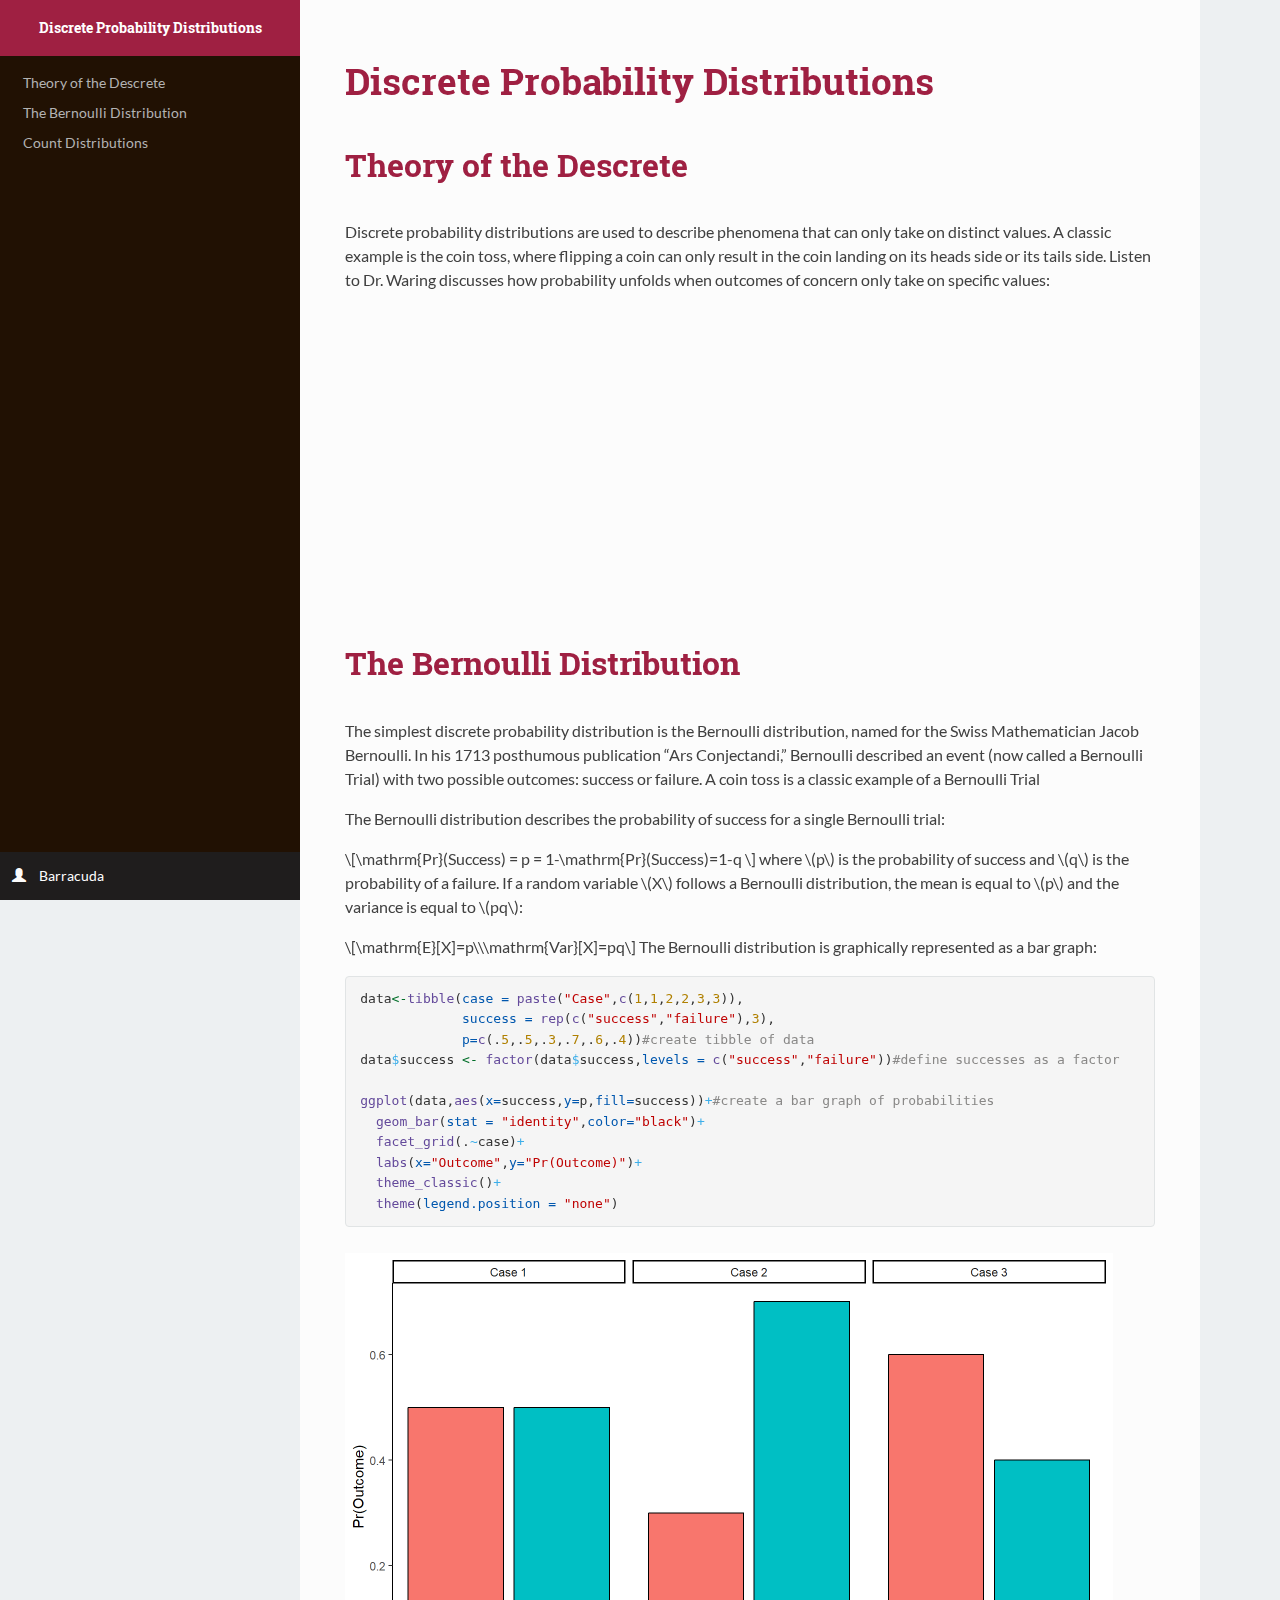
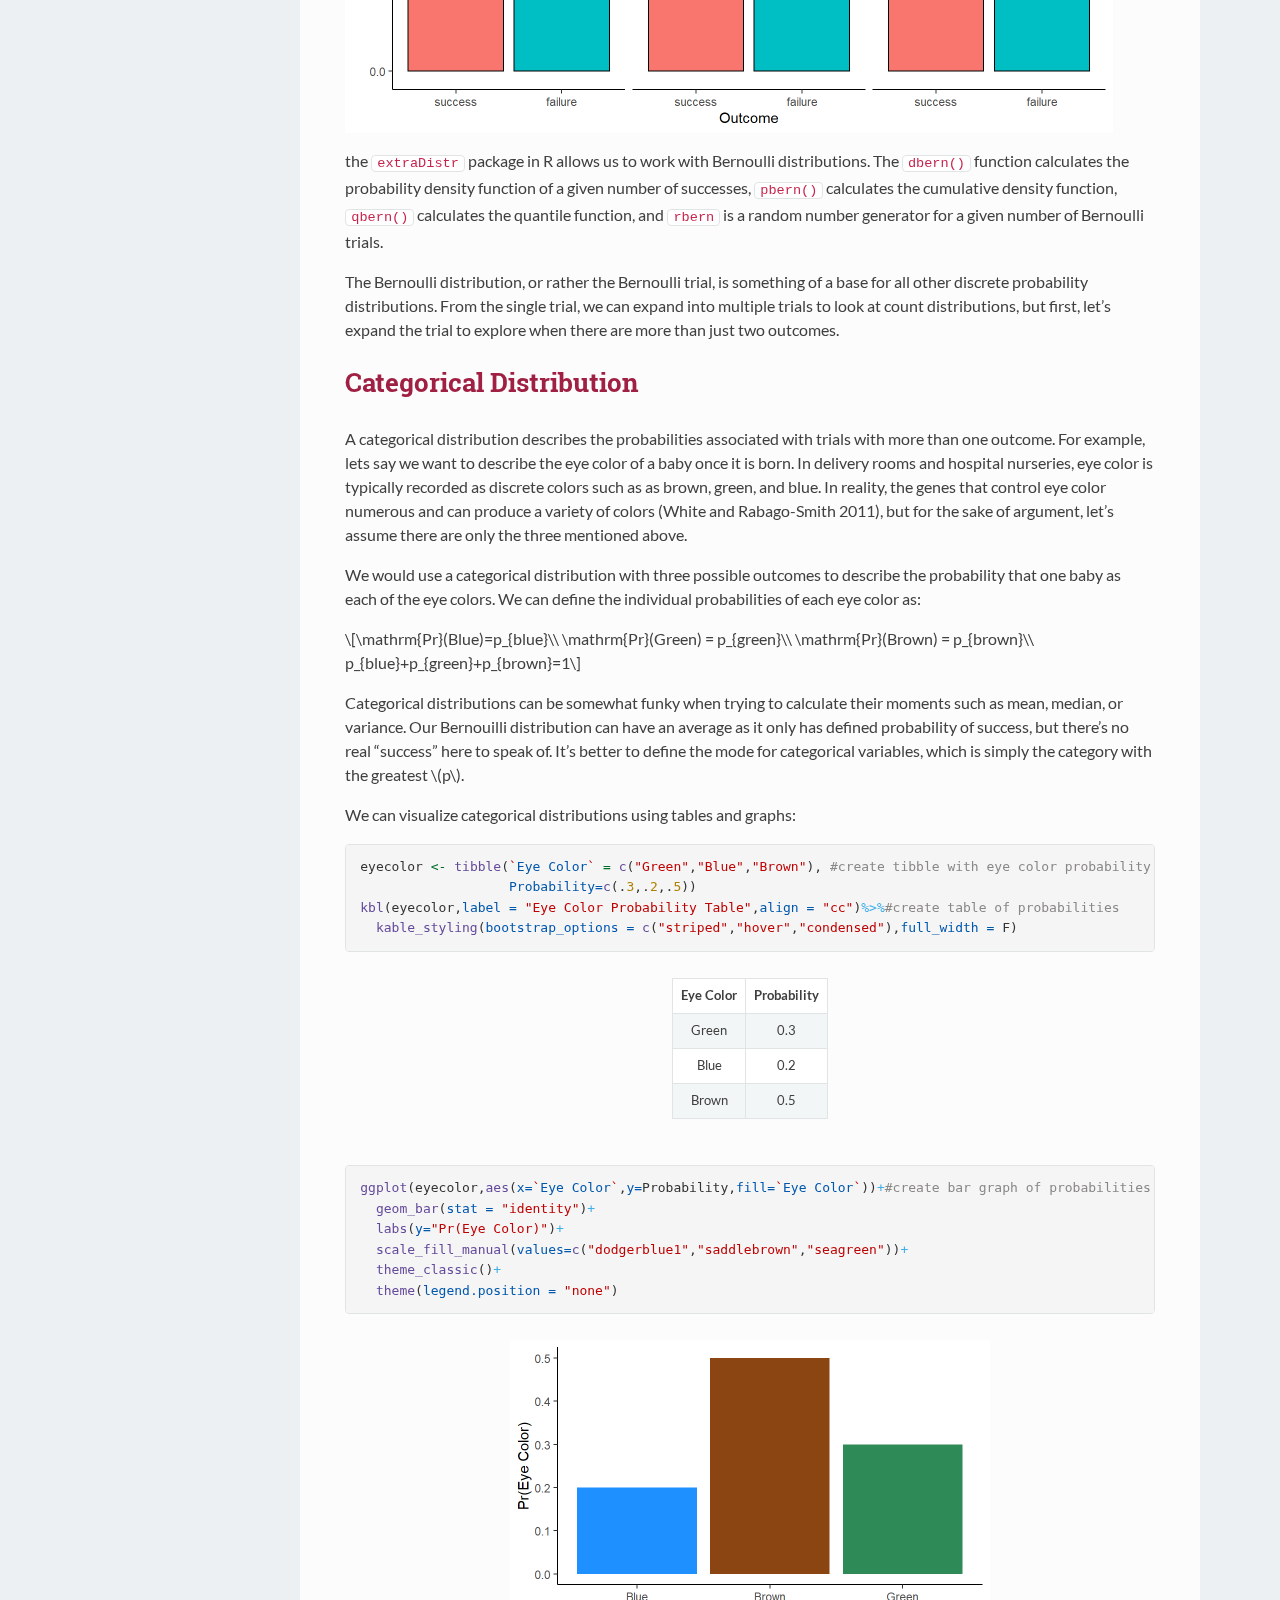
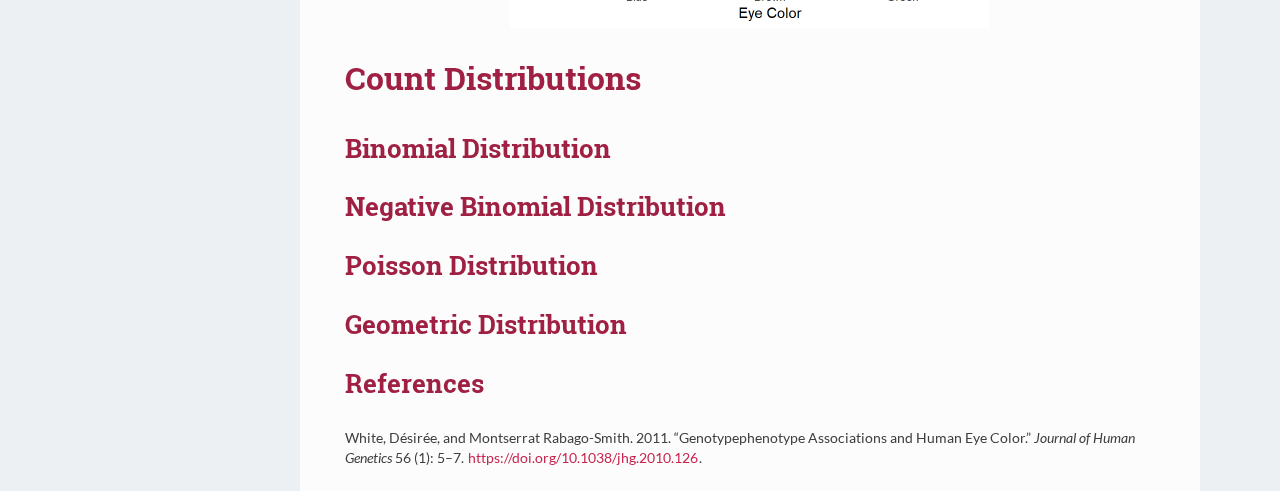
==== Analysis/Stats_discrete.html @ 617ee5b1 "reorganize, add discrete distribution page" ====
<!DOCTYPE html>
<html xmlns="http://www.w3.org/1999/xhtml">
  <head>
    <meta charset="utf-8">
    <meta http-equiv="Content-Type" content="text/html; charset=utf-8" />
    <meta name="generator" content="pandoc" />

        <meta name="author" content="Barracuda" />
    
    
    <title>Discrete Probability Distributions</title>

        <script>// Pandoc 2.9 adds attributes on both header and div. We remove the former (to
// be compatible with the behavior of Pandoc < 2.8).
document.addEventListener('DOMContentLoaded', function(e) {
  var hs = document.querySelectorAll("div.section[class*='level'] > :first-child");
  var i, h, a;
  for (i = 0; i < hs.length; i++) {
    h = hs[i];
    if (!/^h[1-6]$/i.test(h.tagName)) continue;  // it should be a header h1-h6
    a = h.attributes;
    while (a.length > 0) h.removeAttribute(a[0].name);
  }
});
</script>
        <script>/*! jQuery v3.6.0 | (c) OpenJS Foundation and other contributors | jquery.org/license */
!function(e,t){"use strict";"object"==typeof module&&"object"==typeof module.exports?module.exports=e.document?t(e,!0):function(e){if(!e.document)throw new Error("jQuery requires a window with a document");return t(e)}:t(e)}("undefined"!=typeof window?window:this,function(C,e){"use strict";var t=[],r=Object.getPrototypeOf,s=t.slice,g=t.flat?function(e){return t.flat.call(e)}:function(e){return t.concat.apply([],e)},u=t.push,i=t.indexOf,n={},o=n.toString,v=n.hasOwnProperty,a=v.toString,l=a.call(Object),y={},m=function(e){return"function"==typeof e&&"number"!=typeof e.nodeType&&"function"!=typeof e.item},x=function(e){return null!=e&&e===e.window},E=C.document,c={type:!0,src:!0,nonce:!0,noModule:!0};function b(e,t,n){var r,i,o=(n=n||E).createElement("script");if(o.text=e,t)for(r in c)(i=t[r]||t.getAttribute&&t.getAttribute(r))&&o.setAttribute(r,i);n.head.appendChild(o).parentNode.removeChild(o)}function w(e){return null==e?e+"":"object"==typeof e||"function"==typeof e?n[o.call(e)]||"object":typeof e}var f="3.6.0",S=function(e,t){return new S.fn.init(e,t)};function p(e){var t=!!e&&"length"in e&&e.length,n=w(e);return!m(e)&&!x(e)&&("array"===n||0===t||"number"==typeof t&&0<t&&t-1 in e)}S.fn=S.prototype={jquery:f,constructor:S,length:0,toArray:function(){return s.call(this)},get:function(e){return null==e?s.call(this):e<0?this[e+this.length]:this[e]},pushStack:function(e){var t=S.merge(this.constructor(),e);return t.prevObject=this,t},each:function(e){return S.each(this,e)},map:function(n){return this.pushStack(S.map(this,function(e,t){return n.call(e,t,e)}))},slice:function(){return this.pushStack(s.apply(this,arguments))},first:function(){return this.eq(0)},last:function(){return this.eq(-1)},even:function(){return this.pushStack(S.grep(this,function(e,t){return(t+1)%2}))},odd:function(){return this.pushStack(S.grep(this,function(e,t){return t%2}))},eq:function(e){var t=this.length,n=+e+(e<0?t:0);return this.pushStack(0<=n&&n<t?[this[n]]:[])},end:function(){return this.prevObject||this.constructor()},push:u,sort:t.sort,splice:t.splice},S.extend=S.fn.extend=function(){var e,t,n,r,i,o,a=arguments[0]||{},s=1,u=arguments.length,l=!1;for("boolean"==typeof a&&(l=a,a=arguments[s]||{},s++),"object"==typeof a||m(a)||(a={}),s===u&&(a=this,s--);s<u;s++)if(null!=(e=arguments[s]))for(t in e)r=e[t],"__proto__"!==t&&a!==r&&(l&&r&&(S.isPlainObject(r)||(i=Array.isArray(r)))?(n=a[t],o=i&&!Array.isArray(n)?[]:i||S.isPlainObject(n)?n:{},i=!1,a[t]=S.extend(l,o,r)):void 0!==r&&(a[t]=r));return a},S.extend({expando:"jQuery"+(f+Math.random()).replace(/\D/g,""),isReady:!0,error:function(e){throw new Error(e)},noop:function(){},isPlainObject:function(e){var t,n;return!(!e||"[object Object]"!==o.call(e))&&(!(t=r(e))||"function"==typeof(n=v.call(t,"constructor")&&t.constructor)&&a.call(n)===l)},isEmptyObject:function(e){var t;for(t in e)return!1;return!0},globalEval:function(e,t,n){b(e,{nonce:t&&t.nonce},n)},each:function(e,t){var n,r=0;if(p(e)){for(n=e.length;r<n;r++)if(!1===t.call(e[r],r,e[r]))break}else for(r in e)if(!1===t.call(e[r],r,e[r]))break;return e},makeArray:function(e,t){var n=t||[];return null!=e&&(p(Object(e))?S.merge(n,"string"==typeof e?[e]:e):u.call(n,e)),n},inArray:function(e,t,n){return null==t?-1:i.call(t,e,n)},merge:function(e,t){for(var n=+t.length,r=0,i=e.length;r<n;r++)e[i++]=t[r];return e.length=i,e},grep:function(e,t,n){for(var r=[],i=0,o=e.length,a=!n;i<o;i++)!t(e[i],i)!==a&&r.push(e[i]);return r},map:function(e,t,n){var r,i,o=0,a=[];if(p(e))for(r=e.length;o<r;o++)null!=(i=t(e[o],o,n))&&a.push(i);else for(o in e)null!=(i=t(e[o],o,n))&&a.push(i);return g(a)},guid:1,support:y}),"function"==typeof Symbol&&(S.fn[Symbol.iterator]=t[Symbol.iterator]),S.each("Boolean Number String Function Array Date RegExp Object Error Symbol".split(" "),function(e,t){n["[object "+t+"]"]=t.toLowerCase()});var d=function(n){var e,d,b,o,i,h,f,g,w,u,l,T,C,a,E,v,s,c,y,S="sizzle"+1*new Date,p=n.document,k=0,r=0,m=ue(),x=ue(),A=ue(),N=ue(),j=function(e,t){return e===t&&(l=!0),0},D={}.hasOwnProperty,t=[],q=t.pop,L=t.push,H=t.push,O=t.slice,P=function(e,t){for(var n=0,r=e.length;n<r;n++)if(e[n]===t)return n;return-1},R="checked|selected|async|autofocus|autoplay|controls|defer|disabled|hidden|ismap|loop|multiple|open|readonly|required|scoped",M="[\\x20\\t\\r\\n\\f]",I="(?:\\\\[\\da-fA-F]{1,6}"+M+"?|\\\\[^\\r\\n\\f]|[\\w-]|[^\0-\\x7f])+",W="\\["+M+"*("+I+")(?:"+M+"*([*^$|!~]?=)"+M+"*(?:'((?:\\\\.|[^\\\\'])*)'|\"((?:\\\\.|[^\\\\\"])*)\"|("+I+"))|)"+M+"*\\]",F=":("+I+")(?:\\((('((?:\\\\.|[^\\\\'])*)'|\"((?:\\\\.|[^\\\\\"])*)\")|((?:\\\\.|[^\\\\()[\\]]|"+W+")*)|.*)\\)|)",B=new RegExp(M+"+","g"),$=new RegExp("^"+M+"+|((?:^|[^\\\\])(?:\\\\.)*)"+M+"+$","g"),_=new RegExp("^"+M+"*,"+M+"*"),z=new RegExp("^"+M+"*([>+~]|"+M+")"+M+"*"),U=new RegExp(M+"|>"),X=new RegExp(F),V=new RegExp("^"+I+"$"),G={ID:new RegExp("^#("+I+")"),CLASS:new RegExp("^\\.("+I+")"),TAG:new RegExp("^("+I+"|[*])"),ATTR:new RegExp("^"+W),PSEUDO:new RegExp("^"+F),CHILD:new RegExp("^:(only|first|last|nth|nth-last)-(child|of-type)(?:\\("+M+"*(even|odd|(([+-]|)(\\d*)n|)"+M+"*(?:([+-]|)"+M+"*(\\d+)|))"+M+"*\\)|)","i"),bool:new RegExp("^(?:"+R+")$","i"),needsContext:new RegExp("^"+M+"*[>+~]|:(even|odd|eq|gt|lt|nth|first|last)(?:\\("+M+"*((?:-\\d)?\\d*)"+M+"*\\)|)(?=[^-]|$)","i")},Y=/HTML$/i,Q=/^(?:input|select|textarea|button)$/i,J=/^h\d$/i,K=/^[^{]+\{\s*\[native \w/,Z=/^(?:#([\w-]+)|(\w+)|\.([\w-]+))$/,ee=/[+~]/,te=new RegExp("\\\\[\\da-fA-F]{1,6}"+M+"?|\\\\([^\\r\\n\\f])","g"),ne=function(e,t){var n="0x"+e.slice(1)-65536;return t||(n<0?String.fromCharCode(n+65536):String.fromCharCode(n>>10|55296,1023&n|56320))},re=/([\0-\x1f\x7f]|^-?\d)|^-$|[^\0-\x1f\x7f-\uFFFF\w-]/g,ie=function(e,t){return t?"\0"===e?"\ufffd":e.slice(0,-1)+"\\"+e.charCodeAt(e.length-1).toString(16)+" ":"\\"+e},oe=function(){T()},ae=be(function(e){return!0===e.disabled&&"fieldset"===e.nodeName.toLowerCase()},{dir:"parentNode",next:"legend"});try{H.apply(t=O.call(p.childNodes),p.childNodes),t[p.childNodes.length].nodeType}catch(e){H={apply:t.length?function(e,t){L.apply(e,O.call(t))}:function(e,t){var n=e.length,r=0;while(e[n++]=t[r++]);e.length=n-1}}}function se(t,e,n,r){var i,o,a,s,u,l,c,f=e&&e.ownerDocument,p=e?e.nodeType:9;if(n=n||[],"string"!=typeof t||!t||1!==p&&9!==p&&11!==p)return n;if(!r&&(T(e),e=e||C,E)){if(11!==p&&(u=Z.exec(t)))if(i=u[1]){if(9===p){if(!(a=e.getElementById(i)))return n;if(a.id===i)return n.push(a),n}else if(f&&(a=f.getElementById(i))&&y(e,a)&&a.id===i)return n.push(a),n}else{if(u[2])return H.apply(n,e.getElementsByTagName(t)),n;if((i=u[3])&&d.getElementsByClassName&&e.getElementsByClassName)return H.apply(n,e.getElementsByClassName(i)),n}if(d.qsa&&!N[t+" "]&&(!v||!v.test(t))&&(1!==p||"object"!==e.nodeName.toLowerCase())){if(c=t,f=e,1===p&&(U.test(t)||z.test(t))){(f=ee.test(t)&&ye(e.parentNode)||e)===e&&d.scope||((s=e.getAttribute("id"))?s=s.replace(re,ie):e.setAttribute("id",s=S)),o=(l=h(t)).length;while(o--)l[o]=(s?"#"+s:":scope")+" "+xe(l[o]);c=l.join(",")}try{return H.apply(n,f.querySelectorAll(c)),n}catch(e){N(t,!0)}finally{s===S&&e.removeAttribute("id")}}}return g(t.replace($,"$1"),e,n,r)}function ue(){var r=[];return function e(t,n){return r.push(t+" ")>b.cacheLength&&delete e[r.shift()],e[t+" "]=n}}function le(e){return e[S]=!0,e}function ce(e){var t=C.createElement("fieldset");try{return!!e(t)}catch(e){return!1}finally{t.parentNode&&t.parentNode.removeChild(t),t=null}}function fe(e,t){var n=e.split("|"),r=n.length;while(r--)b.attrHandle[n[r]]=t}function pe(e,t){var n=t&&e,r=n&&1===e.nodeType&&1===t.nodeType&&e.sourceIndex-t.sourceIndex;if(r)return r;if(n)while(n=n.nextSibling)if(n===t)return-1;return e?1:-1}function de(t){return function(e){return"input"===e.nodeName.toLowerCase()&&e.type===t}}function he(n){return function(e){var t=e.nodeName.toLowerCase();return("input"===t||"button"===t)&&e.type===n}}function ge(t){return function(e){return"form"in e?e.parentNode&&!1===e.disabled?"label"in e?"label"in e.parentNode?e.parentNode.disabled===t:e.disabled===t:e.isDisabled===t||e.isDisabled!==!t&&ae(e)===t:e.disabled===t:"label"in e&&e.disabled===t}}function ve(a){return le(function(o){return o=+o,le(function(e,t){var n,r=a([],e.length,o),i=r.length;while(i--)e[n=r[i]]&&(e[n]=!(t[n]=e[n]))})})}function ye(e){return e&&"undefined"!=typeof e.getElementsByTagName&&e}for(e in d=se.support={},i=se.isXML=function(e){var t=e&&e.namespaceURI,n=e&&(e.ownerDocument||e).documentElement;return!Y.test(t||n&&n.nodeName||"HTML")},T=se.setDocument=function(e){var t,n,r=e?e.ownerDocument||e:p;return r!=C&&9===r.nodeType&&r.documentElement&&(a=(C=r).documentElement,E=!i(C),p!=C&&(n=C.defaultView)&&n.top!==n&&(n.addEventListener?n.addEventListener("unload",oe,!1):n.attachEvent&&n.attachEvent("onunload",oe)),d.scope=ce(function(e){return a.appendChild(e).appendChild(C.createElement("div")),"undefined"!=typeof e.querySelectorAll&&!e.querySelectorAll(":scope fieldset div").length}),d.attributes=ce(function(e){return e.className="i",!e.getAttribute("className")}),d.getElementsByTagName=ce(function(e){return e.appendChild(C.createComment("")),!e.getElementsByTagName("*").length}),d.getElementsByClassName=K.test(C.getElementsByClassName),d.getById=ce(function(e){return a.appendChild(e).id=S,!C.getElementsByName||!C.getElementsByName(S).length}),d.getById?(b.filter.ID=function(e){var t=e.replace(te,ne);return function(e){return e.getAttribute("id")===t}},b.find.ID=function(e,t){if("undefined"!=typeof t.getElementById&&E){var n=t.getElementById(e);return n?[n]:[]}}):(b.filter.ID=function(e){var n=e.replace(te,ne);return function(e){var t="undefined"!=typeof e.getAttributeNode&&e.getAttributeNode("id");return t&&t.value===n}},b.find.ID=function(e,t){if("undefined"!=typeof t.getElementById&&E){var n,r,i,o=t.getElementById(e);if(o){if((n=o.getAttributeNode("id"))&&n.value===e)return[o];i=t.getElementsByName(e),r=0;while(o=i[r++])if((n=o.getAttributeNode("id"))&&n.value===e)return[o]}return[]}}),b.find.TAG=d.getElementsByTagName?function(e,t){return"undefined"!=typeof t.getElementsByTagName?t.getElementsByTagName(e):d.qsa?t.querySelectorAll(e):void 0}:function(e,t){var n,r=[],i=0,o=t.getElementsByTagName(e);if("*"===e){while(n=o[i++])1===n.nodeType&&r.push(n);return r}return o},b.find.CLASS=d.getElementsByClassName&&function(e,t){if("undefined"!=typeof t.getElementsByClassName&&E)return t.getElementsByClassName(e)},s=[],v=[],(d.qsa=K.test(C.querySelectorAll))&&(ce(function(e){var t;a.appendChild(e).innerHTML="<a id='"+S+"'></a><select id='"+S+"-\r\\' msallowcapture=''><option selected=''></option></select>",e.querySelectorAll("[msallowcapture^='']").length&&v.push("[*^$]="+M+"*(?:''|\"\")"),e.querySelectorAll("[selected]").length||v.push("\\["+M+"*(?:value|"+R+")"),e.querySelectorAll("[id~="+S+"-]").length||v.push("~="),(t=C.createElement("input")).setAttribute("name",""),e.appendChild(t),e.querySelectorAll("[name='']").length||v.push("\\["+M+"*name"+M+"*="+M+"*(?:''|\"\")"),e.querySelectorAll(":checked").length||v.push(":checked"),e.querySelectorAll("a#"+S+"+*").length||v.push(".#.+[+~]"),e.querySelectorAll("\\\f"),v.push("[\\r\\n\\f]")}),ce(function(e){e.innerHTML="<a href='' disabled='disabled'></a><select disabled='disabled'><option/></select>";var t=C.createElement("input");t.setAttribute("type","hidden"),e.appendChild(t).setAttribute("name","D"),e.querySelectorAll("[name=d]").length&&v.push("name"+M+"*[*^$|!~]?="),2!==e.querySelectorAll(":enabled").length&&v.push(":enabled",":disabled"),a.appendChild(e).disabled=!0,2!==e.querySelectorAll(":disabled").length&&v.push(":enabled",":disabled"),e.querySelectorAll("*,:x"),v.push(",.*:")})),(d.matchesSelector=K.test(c=a.matches||a.webkitMatchesSelector||a.mozMatchesSelector||a.oMatchesSelector||a.msMatchesSelector))&&ce(function(e){d.disconnectedMatch=c.call(e,"*"),c.call(e,"[s!='']:x"),s.push("!=",F)}),v=v.length&&new RegExp(v.join("|")),s=s.length&&new RegExp(s.join("|")),t=K.test(a.compareDocumentPosition),y=t||K.test(a.contains)?function(e,t){var n=9===e.nodeType?e.documentElement:e,r=t&&t.parentNode;return e===r||!(!r||1!==r.nodeType||!(n.contains?n.contains(r):e.compareDocumentPosition&&16&e.compareDocumentPosition(r)))}:function(e,t){if(t)while(t=t.parentNode)if(t===e)return!0;return!1},j=t?function(e,t){if(e===t)return l=!0,0;var n=!e.compareDocumentPosition-!t.compareDocumentPosition;return n||(1&(n=(e.ownerDocument||e)==(t.ownerDocument||t)?e.compareDocumentPosition(t):1)||!d.sortDetached&&t.compareDocumentPosition(e)===n?e==C||e.ownerDocument==p&&y(p,e)?-1:t==C||t.ownerDocument==p&&y(p,t)?1:u?P(u,e)-P(u,t):0:4&n?-1:1)}:function(e,t){if(e===t)return l=!0,0;var n,r=0,i=e.parentNode,o=t.parentNode,a=[e],s=[t];if(!i||!o)return e==C?-1:t==C?1:i?-1:o?1:u?P(u,e)-P(u,t):0;if(i===o)return pe(e,t);n=e;while(n=n.parentNode)a.unshift(n);n=t;while(n=n.parentNode)s.unshift(n);while(a[r]===s[r])r++;return r?pe(a[r],s[r]):a[r]==p?-1:s[r]==p?1:0}),C},se.matches=function(e,t){return se(e,null,null,t)},se.matchesSelector=function(e,t){if(T(e),d.matchesSelector&&E&&!N[t+" "]&&(!s||!s.test(t))&&(!v||!v.test(t)))try{var n=c.call(e,t);if(n||d.disconnectedMatch||e.document&&11!==e.document.nodeType)return n}catch(e){N(t,!0)}return 0<se(t,C,null,[e]).length},se.contains=function(e,t){return(e.ownerDocument||e)!=C&&T(e),y(e,t)},se.attr=function(e,t){(e.ownerDocument||e)!=C&&T(e);var n=b.attrHandle[t.toLowerCase()],r=n&&D.call(b.attrHandle,t.toLowerCase())?n(e,t,!E):void 0;return void 0!==r?r:d.attributes||!E?e.getAttribute(t):(r=e.getAttributeNode(t))&&r.specified?r.value:null},se.escape=function(e){return(e+"").replace(re,ie)},se.error=function(e){throw new Error("Syntax error, unrecognized expression: "+e)},se.uniqueSort=function(e){var t,n=[],r=0,i=0;if(l=!d.detectDuplicates,u=!d.sortStable&&e.slice(0),e.sort(j),l){while(t=e[i++])t===e[i]&&(r=n.push(i));while(r--)e.splice(n[r],1)}return u=null,e},o=se.getText=function(e){var t,n="",r=0,i=e.nodeType;if(i){if(1===i||9===i||11===i){if("string"==typeof e.textContent)return e.textContent;for(e=e.firstChild;e;e=e.nextSibling)n+=o(e)}else if(3===i||4===i)return e.nodeValue}else while(t=e[r++])n+=o(t);return n},(b=se.selectors={cacheLength:50,createPseudo:le,match:G,attrHandle:{},find:{},relative:{">":{dir:"parentNode",first:!0}," ":{dir:"parentNode"},"+":{dir:"previousSibling",first:!0},"~":{dir:"previousSibling"}},preFilter:{ATTR:function(e){return e[1]=e[1].replace(te,ne),e[3]=(e[3]||e[4]||e[5]||"").replace(te,ne),"~="===e[2]&&(e[3]=" "+e[3]+" "),e.slice(0,4)},CHILD:function(e){return e[1]=e[1].toLowerCase(),"nth"===e[1].slice(0,3)?(e[3]||se.error(e[0]),e[4]=+(e[4]?e[5]+(e[6]||1):2*("even"===e[3]||"odd"===e[3])),e[5]=+(e[7]+e[8]||"odd"===e[3])):e[3]&&se.error(e[0]),e},PSEUDO:function(e){var t,n=!e[6]&&e[2];return G.CHILD.test(e[0])?null:(e[3]?e[2]=e[4]||e[5]||"":n&&X.test(n)&&(t=h(n,!0))&&(t=n.indexOf(")",n.length-t)-n.length)&&(e[0]=e[0].slice(0,t),e[2]=n.slice(0,t)),e.slice(0,3))}},filter:{TAG:function(e){var t=e.replace(te,ne).toLowerCase();return"*"===e?function(){return!0}:function(e){return e.nodeName&&e.nodeName.toLowerCase()===t}},CLASS:function(e){var t=m[e+" "];return t||(t=new RegExp("(^|"+M+")"+e+"("+M+"|$)"))&&m(e,function(e){return t.test("string"==typeof e.className&&e.className||"undefined"!=typeof e.getAttribute&&e.getAttribute("class")||"")})},ATTR:function(n,r,i){return function(e){var t=se.attr(e,n);return null==t?"!="===r:!r||(t+="","="===r?t===i:"!="===r?t!==i:"^="===r?i&&0===t.indexOf(i):"*="===r?i&&-1<t.indexOf(i):"$="===r?i&&t.slice(-i.length)===i:"~="===r?-1<(" "+t.replace(B," ")+" ").indexOf(i):"|="===r&&(t===i||t.slice(0,i.length+1)===i+"-"))}},CHILD:function(h,e,t,g,v){var y="nth"!==h.slice(0,3),m="last"!==h.slice(-4),x="of-type"===e;return 1===g&&0===v?function(e){return!!e.parentNode}:function(e,t,n){var r,i,o,a,s,u,l=y!==m?"nextSibling":"previousSibling",c=e.parentNode,f=x&&e.nodeName.toLowerCase(),p=!n&&!x,d=!1;if(c){if(y){while(l){a=e;while(a=a[l])if(x?a.nodeName.toLowerCase()===f:1===a.nodeType)return!1;u=l="only"===h&&!u&&"nextSibling"}return!0}if(u=[m?c.firstChild:c.lastChild],m&&p){d=(s=(r=(i=(o=(a=c)[S]||(a[S]={}))[a.uniqueID]||(o[a.uniqueID]={}))[h]||[])[0]===k&&r[1])&&r[2],a=s&&c.childNodes[s];while(a=++s&&a&&a[l]||(d=s=0)||u.pop())if(1===a.nodeType&&++d&&a===e){i[h]=[k,s,d];break}}else if(p&&(d=s=(r=(i=(o=(a=e)[S]||(a[S]={}))[a.uniqueID]||(o[a.uniqueID]={}))[h]||[])[0]===k&&r[1]),!1===d)while(a=++s&&a&&a[l]||(d=s=0)||u.pop())if((x?a.nodeName.toLowerCase()===f:1===a.nodeType)&&++d&&(p&&((i=(o=a[S]||(a[S]={}))[a.uniqueID]||(o[a.uniqueID]={}))[h]=[k,d]),a===e))break;return(d-=v)===g||d%g==0&&0<=d/g}}},PSEUDO:function(e,o){var t,a=b.pseudos[e]||b.setFilters[e.toLowerCase()]||se.error("unsupported pseudo: "+e);return a[S]?a(o):1<a.length?(t=[e,e,"",o],b.setFilters.hasOwnProperty(e.toLowerCase())?le(function(e,t){var n,r=a(e,o),i=r.length;while(i--)e[n=P(e,r[i])]=!(t[n]=r[i])}):function(e){return a(e,0,t)}):a}},pseudos:{not:le(function(e){var r=[],i=[],s=f(e.replace($,"$1"));return s[S]?le(function(e,t,n,r){var i,o=s(e,null,r,[]),a=e.length;while(a--)(i=o[a])&&(e[a]=!(t[a]=i))}):function(e,t,n){return r[0]=e,s(r,null,n,i),r[0]=null,!i.pop()}}),has:le(function(t){return function(e){return 0<se(t,e).length}}),contains:le(function(t){return t=t.replace(te,ne),function(e){return-1<(e.textContent||o(e)).indexOf(t)}}),lang:le(function(n){return V.test(n||"")||se.error("unsupported lang: "+n),n=n.replace(te,ne).toLowerCase(),function(e){var t;do{if(t=E?e.lang:e.getAttribute("xml:lang")||e.getAttribute("lang"))return(t=t.toLowerCase())===n||0===t.indexOf(n+"-")}while((e=e.parentNode)&&1===e.nodeType);return!1}}),target:function(e){var t=n.location&&n.location.hash;return t&&t.slice(1)===e.id},root:function(e){return e===a},focus:function(e){return e===C.activeElement&&(!C.hasFocus||C.hasFocus())&&!!(e.type||e.href||~e.tabIndex)},enabled:ge(!1),disabled:ge(!0),checked:function(e){var t=e.nodeName.toLowerCase();return"input"===t&&!!e.checked||"option"===t&&!!e.selected},selected:function(e){return e.parentNode&&e.parentNode.selectedIndex,!0===e.selected},empty:function(e){for(e=e.firstChild;e;e=e.nextSibling)if(e.nodeType<6)return!1;return!0},parent:function(e){return!b.pseudos.empty(e)},header:function(e){return J.test(e.nodeName)},input:function(e){return Q.test(e.nodeName)},button:function(e){var t=e.nodeName.toLowerCase();return"input"===t&&"button"===e.type||"button"===t},text:function(e){var t;return"input"===e.nodeName.toLowerCase()&&"text"===e.type&&(null==(t=e.getAttribute("type"))||"text"===t.toLowerCase())},first:ve(function(){return[0]}),last:ve(function(e,t){return[t-1]}),eq:ve(function(e,t,n){return[n<0?n+t:n]}),even:ve(function(e,t){for(var n=0;n<t;n+=2)e.push(n);return e}),odd:ve(function(e,t){for(var n=1;n<t;n+=2)e.push(n);return e}),lt:ve(function(e,t,n){for(var r=n<0?n+t:t<n?t:n;0<=--r;)e.push(r);return e}),gt:ve(function(e,t,n){for(var r=n<0?n+t:n;++r<t;)e.push(r);return e})}}).pseudos.nth=b.pseudos.eq,{radio:!0,checkbox:!0,file:!0,password:!0,image:!0})b.pseudos[e]=de(e);for(e in{submit:!0,reset:!0})b.pseudos[e]=he(e);function me(){}function xe(e){for(var t=0,n=e.length,r="";t<n;t++)r+=e[t].value;return r}function be(s,e,t){var u=e.dir,l=e.next,c=l||u,f=t&&"parentNode"===c,p=r++;return e.first?function(e,t,n){while(e=e[u])if(1===e.nodeType||f)return s(e,t,n);return!1}:function(e,t,n){var r,i,o,a=[k,p];if(n){while(e=e[u])if((1===e.nodeType||f)&&s(e,t,n))return!0}else while(e=e[u])if(1===e.nodeType||f)if(i=(o=e[S]||(e[S]={}))[e.uniqueID]||(o[e.uniqueID]={}),l&&l===e.nodeName.toLowerCase())e=e[u]||e;else{if((r=i[c])&&r[0]===k&&r[1]===p)return a[2]=r[2];if((i[c]=a)[2]=s(e,t,n))return!0}return!1}}function we(i){return 1<i.length?function(e,t,n){var r=i.length;while(r--)if(!i[r](e,t,n))return!1;return!0}:i[0]}function Te(e,t,n,r,i){for(var o,a=[],s=0,u=e.length,l=null!=t;s<u;s++)(o=e[s])&&(n&&!n(o,r,i)||(a.push(o),l&&t.push(s)));return a}function Ce(d,h,g,v,y,e){return v&&!v[S]&&(v=Ce(v)),y&&!y[S]&&(y=Ce(y,e)),le(function(e,t,n,r){var i,o,a,s=[],u=[],l=t.length,c=e||function(e,t,n){for(var r=0,i=t.length;r<i;r++)se(e,t[r],n);return n}(h||"*",n.nodeType?[n]:n,[]),f=!d||!e&&h?c:Te(c,s,d,n,r),p=g?y||(e?d:l||v)?[]:t:f;if(g&&g(f,p,n,r),v){i=Te(p,u),v(i,[],n,r),o=i.length;while(o--)(a=i[o])&&(p[u[o]]=!(f[u[o]]=a))}if(e){if(y||d){if(y){i=[],o=p.length;while(o--)(a=p[o])&&i.push(f[o]=a);y(null,p=[],i,r)}o=p.length;while(o--)(a=p[o])&&-1<(i=y?P(e,a):s[o])&&(e[i]=!(t[i]=a))}}else p=Te(p===t?p.splice(l,p.length):p),y?y(null,t,p,r):H.apply(t,p)})}function Ee(e){for(var i,t,n,r=e.length,o=b.relative[e[0].type],a=o||b.relative[" "],s=o?1:0,u=be(function(e){return e===i},a,!0),l=be(function(e){return-1<P(i,e)},a,!0),c=[function(e,t,n){var r=!o&&(n||t!==w)||((i=t).nodeType?u(e,t,n):l(e,t,n));return i=null,r}];s<r;s++)if(t=b.relative[e[s].type])c=[be(we(c),t)];else{if((t=b.filter[e[s].type].apply(null,e[s].matches))[S]){for(n=++s;n<r;n++)if(b.relative[e[n].type])break;return Ce(1<s&&we(c),1<s&&xe(e.slice(0,s-1).concat({value:" "===e[s-2].type?"*":""})).replace($,"$1"),t,s<n&&Ee(e.slice(s,n)),n<r&&Ee(e=e.slice(n)),n<r&&xe(e))}c.push(t)}return we(c)}return me.prototype=b.filters=b.pseudos,b.setFilters=new me,h=se.tokenize=function(e,t){var n,r,i,o,a,s,u,l=x[e+" "];if(l)return t?0:l.slice(0);a=e,s=[],u=b.preFilter;while(a){for(o in n&&!(r=_.exec(a))||(r&&(a=a.slice(r[0].length)||a),s.push(i=[])),n=!1,(r=z.exec(a))&&(n=r.shift(),i.push({value:n,type:r[0].replace($," ")}),a=a.slice(n.length)),b.filter)!(r=G[o].exec(a))||u[o]&&!(r=u[o](r))||(n=r.shift(),i.push({value:n,type:o,matches:r}),a=a.slice(n.length));if(!n)break}return t?a.length:a?se.error(e):x(e,s).slice(0)},f=se.compile=function(e,t){var n,v,y,m,x,r,i=[],o=[],a=A[e+" "];if(!a){t||(t=h(e)),n=t.length;while(n--)(a=Ee(t[n]))[S]?i.push(a):o.push(a);(a=A(e,(v=o,m=0<(y=i).length,x=0<v.length,r=function(e,t,n,r,i){var o,a,s,u=0,l="0",c=e&&[],f=[],p=w,d=e||x&&b.find.TAG("*",i),h=k+=null==p?1:Math.random()||.1,g=d.length;for(i&&(w=t==C||t||i);l!==g&&null!=(o=d[l]);l++){if(x&&o){a=0,t||o.ownerDocument==C||(T(o),n=!E);while(s=v[a++])if(s(o,t||C,n)){r.push(o);break}i&&(k=h)}m&&((o=!s&&o)&&u--,e&&c.push(o))}if(u+=l,m&&l!==u){a=0;while(s=y[a++])s(c,f,t,n);if(e){if(0<u)while(l--)c[l]||f[l]||(f[l]=q.call(r));f=Te(f)}H.apply(r,f),i&&!e&&0<f.length&&1<u+y.length&&se.uniqueSort(r)}return i&&(k=h,w=p),c},m?le(r):r))).selector=e}return a},g=se.select=function(e,t,n,r){var i,o,a,s,u,l="function"==typeof e&&e,c=!r&&h(e=l.selector||e);if(n=n||[],1===c.length){if(2<(o=c[0]=c[0].slice(0)).length&&"ID"===(a=o[0]).type&&9===t.nodeType&&E&&b.relative[o[1].type]){if(!(t=(b.find.ID(a.matches[0].replace(te,ne),t)||[])[0]))return n;l&&(t=t.parentNode),e=e.slice(o.shift().value.length)}i=G.needsContext.test(e)?0:o.length;while(i--){if(a=o[i],b.relative[s=a.type])break;if((u=b.find[s])&&(r=u(a.matches[0].replace(te,ne),ee.test(o[0].type)&&ye(t.parentNode)||t))){if(o.splice(i,1),!(e=r.length&&xe(o)))return H.apply(n,r),n;break}}}return(l||f(e,c))(r,t,!E,n,!t||ee.test(e)&&ye(t.parentNode)||t),n},d.sortStable=S.split("").sort(j).join("")===S,d.detectDuplicates=!!l,T(),d.sortDetached=ce(function(e){return 1&e.compareDocumentPosition(C.createElement("fieldset"))}),ce(function(e){return e.innerHTML="<a href='#'></a>","#"===e.firstChild.getAttribute("href")})||fe("type|href|height|width",function(e,t,n){if(!n)return e.getAttribute(t,"type"===t.toLowerCase()?1:2)}),d.attributes&&ce(function(e){return e.innerHTML="<input/>",e.firstChild.setAttribute("value",""),""===e.firstChild.getAttribute("value")})||fe("value",function(e,t,n){if(!n&&"input"===e.nodeName.toLowerCase())return e.defaultValue}),ce(function(e){return null==e.getAttribute("disabled")})||fe(R,function(e,t,n){var r;if(!n)return!0===e[t]?t.toLowerCase():(r=e.getAttributeNode(t))&&r.specified?r.value:null}),se}(C);S.find=d,S.expr=d.selectors,S.expr[":"]=S.expr.pseudos,S.uniqueSort=S.unique=d.uniqueSort,S.text=d.getText,S.isXMLDoc=d.isXML,S.contains=d.contains,S.escapeSelector=d.escape;var h=function(e,t,n){var r=[],i=void 0!==n;while((e=e[t])&&9!==e.nodeType)if(1===e.nodeType){if(i&&S(e).is(n))break;r.push(e)}return r},T=function(e,t){for(var n=[];e;e=e.nextSibling)1===e.nodeType&&e!==t&&n.push(e);return n},k=S.expr.match.needsContext;function A(e,t){return e.nodeName&&e.nodeName.toLowerCase()===t.toLowerCase()}var N=/^<([a-z][^\/\0>:\x20\t\r\n\f]*)[\x20\t\r\n\f]*\/?>(?:<\/\1>|)$/i;function j(e,n,r){return m(n)?S.grep(e,function(e,t){return!!n.call(e,t,e)!==r}):n.nodeType?S.grep(e,function(e){return e===n!==r}):"string"!=typeof n?S.grep(e,function(e){return-1<i.call(n,e)!==r}):S.filter(n,e,r)}S.filter=function(e,t,n){var r=t[0];return n&&(e=":not("+e+")"),1===t.length&&1===r.nodeType?S.find.matchesSelector(r,e)?[r]:[]:S.find.matches(e,S.grep(t,function(e){return 1===e.nodeType}))},S.fn.extend({find:function(e){var t,n,r=this.length,i=this;if("string"!=typeof e)return this.pushStack(S(e).filter(function(){for(t=0;t<r;t++)if(S.contains(i[t],this))return!0}));for(n=this.pushStack([]),t=0;t<r;t++)S.find(e,i[t],n);return 1<r?S.uniqueSort(n):n},filter:function(e){return this.pushStack(j(this,e||[],!1))},not:function(e){return this.pushStack(j(this,e||[],!0))},is:function(e){return!!j(this,"string"==typeof e&&k.test(e)?S(e):e||[],!1).length}});var D,q=/^(?:\s*(<[\w\W]+>)[^>]*|#([\w-]+))$/;(S.fn.init=function(e,t,n){var r,i;if(!e)return this;if(n=n||D,"string"==typeof e){if(!(r="<"===e[0]&&">"===e[e.length-1]&&3<=e.length?[null,e,null]:q.exec(e))||!r[1]&&t)return!t||t.jquery?(t||n).find(e):this.constructor(t).find(e);if(r[1]){if(t=t instanceof S?t[0]:t,S.merge(this,S.parseHTML(r[1],t&&t.nodeType?t.ownerDocument||t:E,!0)),N.test(r[1])&&S.isPlainObject(t))for(r in t)m(this[r])?this[r](t[r]):this.attr(r,t[r]);return this}return(i=E.getElementById(r[2]))&&(this[0]=i,this.length=1),this}return e.nodeType?(this[0]=e,this.length=1,this):m(e)?void 0!==n.ready?n.ready(e):e(S):S.makeArray(e,this)}).prototype=S.fn,D=S(E);var L=/^(?:parents|prev(?:Until|All))/,H={children:!0,contents:!0,next:!0,prev:!0};function O(e,t){while((e=e[t])&&1!==e.nodeType);return e}S.fn.extend({has:function(e){var t=S(e,this),n=t.length;return this.filter(function(){for(var e=0;e<n;e++)if(S.contains(this,t[e]))return!0})},closest:function(e,t){var n,r=0,i=this.length,o=[],a="string"!=typeof e&&S(e);if(!k.test(e))for(;r<i;r++)for(n=this[r];n&&n!==t;n=n.parentNode)if(n.nodeType<11&&(a?-1<a.index(n):1===n.nodeType&&S.find.matchesSelector(n,e))){o.push(n);break}return this.pushStack(1<o.length?S.uniqueSort(o):o)},index:function(e){return e?"string"==typeof e?i.call(S(e),this[0]):i.call(this,e.jquery?e[0]:e):this[0]&&this[0].parentNode?this.first().prevAll().length:-1},add:function(e,t){return this.pushStack(S.uniqueSort(S.merge(this.get(),S(e,t))))},addBack:function(e){return this.add(null==e?this.prevObject:this.prevObject.filter(e))}}),S.each({parent:function(e){var t=e.parentNode;return t&&11!==t.nodeType?t:null},parents:function(e){return h(e,"parentNode")},parentsUntil:function(e,t,n){return h(e,"parentNode",n)},next:function(e){return O(e,"nextSibling")},prev:function(e){return O(e,"previousSibling")},nextAll:function(e){return h(e,"nextSibling")},prevAll:function(e){return h(e,"previousSibling")},nextUntil:function(e,t,n){return h(e,"nextSibling",n)},prevUntil:function(e,t,n){return h(e,"previousSibling",n)},siblings:function(e){return T((e.parentNode||{}).firstChild,e)},children:function(e){return T(e.firstChild)},contents:function(e){return null!=e.contentDocument&&r(e.contentDocument)?e.contentDocument:(A(e,"template")&&(e=e.content||e),S.merge([],e.childNodes))}},function(r,i){S.fn[r]=function(e,t){var n=S.map(this,i,e);return"Until"!==r.slice(-5)&&(t=e),t&&"string"==typeof t&&(n=S.filter(t,n)),1<this.length&&(H[r]||S.uniqueSort(n),L.test(r)&&n.reverse()),this.pushStack(n)}});var P=/[^\x20\t\r\n\f]+/g;function R(e){return e}function M(e){throw e}function I(e,t,n,r){var i;try{e&&m(i=e.promise)?i.call(e).done(t).fail(n):e&&m(i=e.then)?i.call(e,t,n):t.apply(void 0,[e].slice(r))}catch(e){n.apply(void 0,[e])}}S.Callbacks=function(r){var e,n;r="string"==typeof r?(e=r,n={},S.each(e.match(P)||[],function(e,t){n[t]=!0}),n):S.extend({},r);var i,t,o,a,s=[],u=[],l=-1,c=function(){for(a=a||r.once,o=i=!0;u.length;l=-1){t=u.shift();while(++l<s.length)!1===s[l].apply(t[0],t[1])&&r.stopOnFalse&&(l=s.length,t=!1)}r.memory||(t=!1),i=!1,a&&(s=t?[]:"")},f={add:function(){return s&&(t&&!i&&(l=s.length-1,u.push(t)),function n(e){S.each(e,function(e,t){m(t)?r.unique&&f.has(t)||s.push(t):t&&t.length&&"string"!==w(t)&&n(t)})}(arguments),t&&!i&&c()),this},remove:function(){return S.each(arguments,function(e,t){var n;while(-1<(n=S.inArray(t,s,n)))s.splice(n,1),n<=l&&l--}),this},has:function(e){return e?-1<S.inArray(e,s):0<s.length},empty:function(){return s&&(s=[]),this},disable:function(){return a=u=[],s=t="",this},disabled:function(){return!s},lock:function(){return a=u=[],t||i||(s=t=""),this},locked:function(){return!!a},fireWith:function(e,t){return a||(t=[e,(t=t||[]).slice?t.slice():t],u.push(t),i||c()),this},fire:function(){return f.fireWith(this,arguments),this},fired:function(){return!!o}};return f},S.extend({Deferred:function(e){var o=[["notify","progress",S.Callbacks("memory"),S.Callbacks("memory"),2],["resolve","done",S.Callbacks("once memory"),S.Callbacks("once memory"),0,"resolved"],["reject","fail",S.Callbacks("once memory"),S.Callbacks("once memory"),1,"rejected"]],i="pending",a={state:function(){return i},always:function(){return s.done(arguments).fail(arguments),this},"catch":function(e){return a.then(null,e)},pipe:function(){var i=arguments;return S.Deferred(function(r){S.each(o,function(e,t){var n=m(i[t[4]])&&i[t[4]];s[t[1]](function(){var e=n&&n.apply(this,arguments);e&&m(e.promise)?e.promise().progress(r.notify).done(r.resolve).fail(r.reject):r[t[0]+"With"](this,n?[e]:arguments)})}),i=null}).promise()},then:function(t,n,r){var u=0;function l(i,o,a,s){return function(){var n=this,r=arguments,e=function(){var e,t;if(!(i<u)){if((e=a.apply(n,r))===o.promise())throw new TypeError("Thenable self-resolution");t=e&&("object"==typeof e||"function"==typeof e)&&e.then,m(t)?s?t.call(e,l(u,o,R,s),l(u,o,M,s)):(u++,t.call(e,l(u,o,R,s),l(u,o,M,s),l(u,o,R,o.notifyWith))):(a!==R&&(n=void 0,r=[e]),(s||o.resolveWith)(n,r))}},t=s?e:function(){try{e()}catch(e){S.Deferred.exceptionHook&&S.Deferred.exceptionHook(e,t.stackTrace),u<=i+1&&(a!==M&&(n=void 0,r=[e]),o.rejectWith(n,r))}};i?t():(S.Deferred.getStackHook&&(t.stackTrace=S.Deferred.getStackHook()),C.setTimeout(t))}}return S.Deferred(function(e){o[0][3].add(l(0,e,m(r)?r:R,e.notifyWith)),o[1][3].add(l(0,e,m(t)?t:R)),o[2][3].add(l(0,e,m(n)?n:M))}).promise()},promise:function(e){return null!=e?S.extend(e,a):a}},s={};return S.each(o,function(e,t){var n=t[2],r=t[5];a[t[1]]=n.add,r&&n.add(function(){i=r},o[3-e][2].disable,o[3-e][3].disable,o[0][2].lock,o[0][3].lock),n.add(t[3].fire),s[t[0]]=function(){return s[t[0]+"With"](this===s?void 0:this,arguments),this},s[t[0]+"With"]=n.fireWith}),a.promise(s),e&&e.call(s,s),s},when:function(e){var n=arguments.length,t=n,r=Array(t),i=s.call(arguments),o=S.Deferred(),a=function(t){return function(e){r[t]=this,i[t]=1<arguments.length?s.call(arguments):e,--n||o.resolveWith(r,i)}};if(n<=1&&(I(e,o.done(a(t)).resolve,o.reject,!n),"pending"===o.state()||m(i[t]&&i[t].then)))return o.then();while(t--)I(i[t],a(t),o.reject);return o.promise()}});var W=/^(Eval|Internal|Range|Reference|Syntax|Type|URI)Error$/;S.Deferred.exceptionHook=function(e,t){C.console&&C.console.warn&&e&&W.test(e.name)&&C.console.warn("jQuery.Deferred exception: "+e.message,e.stack,t)},S.readyException=function(e){C.setTimeout(function(){throw e})};var F=S.Deferred();function B(){E.removeEventListener("DOMContentLoaded",B),C.removeEventListener("load",B),S.ready()}S.fn.ready=function(e){return F.then(e)["catch"](function(e){S.readyException(e)}),this},S.extend({isReady:!1,readyWait:1,ready:function(e){(!0===e?--S.readyWait:S.isReady)||(S.isReady=!0)!==e&&0<--S.readyWait||F.resolveWith(E,[S])}}),S.ready.then=F.then,"complete"===E.readyState||"loading"!==E.readyState&&!E.documentElement.doScroll?C.setTimeout(S.ready):(E.addEventListener("DOMContentLoaded",B),C.addEventListener("load",B));var $=function(e,t,n,r,i,o,a){var s=0,u=e.length,l=null==n;if("object"===w(n))for(s in i=!0,n)$(e,t,s,n[s],!0,o,a);else if(void 0!==r&&(i=!0,m(r)||(a=!0),l&&(a?(t.call(e,r),t=null):(l=t,t=function(e,t,n){return l.call(S(e),n)})),t))for(;s<u;s++)t(e[s],n,a?r:r.call(e[s],s,t(e[s],n)));return i?e:l?t.call(e):u?t(e[0],n):o},_=/^-ms-/,z=/-([a-z])/g;function U(e,t){return t.toUpperCase()}function X(e){return e.replace(_,"ms-").replace(z,U)}var V=function(e){return 1===e.nodeType||9===e.nodeType||!+e.nodeType};function G(){this.expando=S.expando+G.uid++}G.uid=1,G.prototype={cache:function(e){var t=e[this.expando];return t||(t={},V(e)&&(e.nodeType?e[this.expando]=t:Object.defineProperty(e,this.expando,{value:t,configurable:!0}))),t},set:function(e,t,n){var r,i=this.cache(e);if("string"==typeof t)i[X(t)]=n;else for(r in t)i[X(r)]=t[r];return i},get:function(e,t){return void 0===t?this.cache(e):e[this.expando]&&e[this.expando][X(t)]},access:function(e,t,n){return void 0===t||t&&"string"==typeof t&&void 0===n?this.get(e,t):(this.set(e,t,n),void 0!==n?n:t)},remove:function(e,t){var n,r=e[this.expando];if(void 0!==r){if(void 0!==t){n=(t=Array.isArray(t)?t.map(X):(t=X(t))in r?[t]:t.match(P)||[]).length;while(n--)delete r[t[n]]}(void 0===t||S.isEmptyObject(r))&&(e.nodeType?e[this.expando]=void 0:delete e[this.expando])}},hasData:function(e){var t=e[this.expando];return void 0!==t&&!S.isEmptyObject(t)}};var Y=new G,Q=new G,J=/^(?:\{[\w\W]*\}|\[[\w\W]*\])$/,K=/[A-Z]/g;function Z(e,t,n){var r,i;if(void 0===n&&1===e.nodeType)if(r="data-"+t.replace(K,"-$&").toLowerCase(),"string"==typeof(n=e.getAttribute(r))){try{n="true"===(i=n)||"false"!==i&&("null"===i?null:i===+i+""?+i:J.test(i)?JSON.parse(i):i)}catch(e){}Q.set(e,t,n)}else n=void 0;return n}S.extend({hasData:function(e){return Q.hasData(e)||Y.hasData(e)},data:function(e,t,n){return Q.access(e,t,n)},removeData:function(e,t){Q.remove(e,t)},_data:function(e,t,n){return Y.access(e,t,n)},_removeData:function(e,t){Y.remove(e,t)}}),S.fn.extend({data:function(n,e){var t,r,i,o=this[0],a=o&&o.attributes;if(void 0===n){if(this.length&&(i=Q.get(o),1===o.nodeType&&!Y.get(o,"hasDataAttrs"))){t=a.length;while(t--)a[t]&&0===(r=a[t].name).indexOf("data-")&&(r=X(r.slice(5)),Z(o,r,i[r]));Y.set(o,"hasDataAttrs",!0)}return i}return"object"==typeof n?this.each(function(){Q.set(this,n)}):$(this,function(e){var t;if(o&&void 0===e)return void 0!==(t=Q.get(o,n))?t:void 0!==(t=Z(o,n))?t:void 0;this.each(function(){Q.set(this,n,e)})},null,e,1<arguments.length,null,!0)},removeData:function(e){return this.each(function(){Q.remove(this,e)})}}),S.extend({queue:function(e,t,n){var r;if(e)return t=(t||"fx")+"queue",r=Y.get(e,t),n&&(!r||Array.isArray(n)?r=Y.access(e,t,S.makeArray(n)):r.push(n)),r||[]},dequeue:function(e,t){t=t||"fx";var n=S.queue(e,t),r=n.length,i=n.shift(),o=S._queueHooks(e,t);"inprogress"===i&&(i=n.shift(),r--),i&&("fx"===t&&n.unshift("inprogress"),delete o.stop,i.call(e,function(){S.dequeue(e,t)},o)),!r&&o&&o.empty.fire()},_queueHooks:function(e,t){var n=t+"queueHooks";return Y.get(e,n)||Y.access(e,n,{empty:S.Callbacks("once memory").add(function(){Y.remove(e,[t+"queue",n])})})}}),S.fn.extend({queue:function(t,n){var e=2;return"string"!=typeof t&&(n=t,t="fx",e--),arguments.length<e?S.queue(this[0],t):void 0===n?this:this.each(function(){var e=S.queue(this,t,n);S._queueHooks(this,t),"fx"===t&&"inprogress"!==e[0]&&S.dequeue(this,t)})},dequeue:function(e){return this.each(function(){S.dequeue(this,e)})},clearQueue:function(e){return this.queue(e||"fx",[])},promise:function(e,t){var n,r=1,i=S.Deferred(),o=this,a=this.length,s=function(){--r||i.resolveWith(o,[o])};"string"!=typeof e&&(t=e,e=void 0),e=e||"fx";while(a--)(n=Y.get(o[a],e+"queueHooks"))&&n.empty&&(r++,n.empty.add(s));return s(),i.promise(t)}});var ee=/[+-]?(?:\d*\.|)\d+(?:[eE][+-]?\d+|)/.source,te=new RegExp("^(?:([+-])=|)("+ee+")([a-z%]*)$","i"),ne=["Top","Right","Bottom","Left"],re=E.documentElement,ie=function(e){return S.contains(e.ownerDocument,e)},oe={composed:!0};re.getRootNode&&(ie=function(e){return S.contains(e.ownerDocument,e)||e.getRootNode(oe)===e.ownerDocument});var ae=function(e,t){return"none"===(e=t||e).style.display||""===e.style.display&&ie(e)&&"none"===S.css(e,"display")};function se(e,t,n,r){var i,o,a=20,s=r?function(){return r.cur()}:function(){return S.css(e,t,"")},u=s(),l=n&&n[3]||(S.cssNumber[t]?"":"px"),c=e.nodeType&&(S.cssNumber[t]||"px"!==l&&+u)&&te.exec(S.css(e,t));if(c&&c[3]!==l){u/=2,l=l||c[3],c=+u||1;while(a--)S.style(e,t,c+l),(1-o)*(1-(o=s()/u||.5))<=0&&(a=0),c/=o;c*=2,S.style(e,t,c+l),n=n||[]}return n&&(c=+c||+u||0,i=n[1]?c+(n[1]+1)*n[2]:+n[2],r&&(r.unit=l,r.start=c,r.end=i)),i}var ue={};function le(e,t){for(var n,r,i,o,a,s,u,l=[],c=0,f=e.length;c<f;c++)(r=e[c]).style&&(n=r.style.display,t?("none"===n&&(l[c]=Y.get(r,"display")||null,l[c]||(r.style.display="")),""===r.style.display&&ae(r)&&(l[c]=(u=a=o=void 0,a=(i=r).ownerDocument,s=i.nodeName,(u=ue[s])||(o=a.body.appendChild(a.createElement(s)),u=S.css(o,"display"),o.parentNode.removeChild(o),"none"===u&&(u="block"),ue[s]=u)))):"none"!==n&&(l[c]="none",Y.set(r,"display",n)));for(c=0;c<f;c++)null!=l[c]&&(e[c].style.display=l[c]);return e}S.fn.extend({show:function(){return le(this,!0)},hide:function(){return le(this)},toggle:function(e){return"boolean"==typeof e?e?this.show():this.hide():this.each(function(){ae(this)?S(this).show():S(this).hide()})}});var ce,fe,pe=/^(?:checkbox|radio)$/i,de=/<([a-z][^\/\0>\x20\t\r\n\f]*)/i,he=/^$|^module$|\/(?:java|ecma)script/i;ce=E.createDocumentFragment().appendChild(E.createElement("div")),(fe=E.createElement("input")).setAttribute("type","radio"),fe.setAttribute("checked","checked"),fe.setAttribute("name","t"),ce.appendChild(fe),y.checkClone=ce.cloneNode(!0).cloneNode(!0).lastChild.checked,ce.innerHTML="<textarea>x</textarea>",y.noCloneChecked=!!ce.cloneNode(!0).lastChild.defaultValue,ce.innerHTML="<option></option>",y.option=!!ce.lastChild;var ge={thead:[1,"<table>","</table>"],col:[2,"<table><colgroup>","</colgroup></table>"],tr:[2,"<table><tbody>","</tbody></table>"],td:[3,"<table><tbody><tr>","</tr></tbody></table>"],_default:[0,"",""]};function ve(e,t){var n;return n="undefined"!=typeof e.getElementsByTagName?e.getElementsByTagName(t||"*"):"undefined"!=typeof e.querySelectorAll?e.querySelectorAll(t||"*"):[],void 0===t||t&&A(e,t)?S.merge([e],n):n}function ye(e,t){for(var n=0,r=e.length;n<r;n++)Y.set(e[n],"globalEval",!t||Y.get(t[n],"globalEval"))}ge.tbody=ge.tfoot=ge.colgroup=ge.caption=ge.thead,ge.th=ge.td,y.option||(ge.optgroup=ge.option=[1,"<select multiple='multiple'>","</select>"]);var me=/<|&#?\w+;/;function xe(e,t,n,r,i){for(var o,a,s,u,l,c,f=t.createDocumentFragment(),p=[],d=0,h=e.length;d<h;d++)if((o=e[d])||0===o)if("object"===w(o))S.merge(p,o.nodeType?[o]:o);else if(me.test(o)){a=a||f.appendChild(t.createElement("div")),s=(de.exec(o)||["",""])[1].toLowerCase(),u=ge[s]||ge._default,a.innerHTML=u[1]+S.htmlPrefilter(o)+u[2],c=u[0];while(c--)a=a.lastChild;S.merge(p,a.childNodes),(a=f.firstChild).textContent=""}else p.push(t.createTextNode(o));f.textContent="",d=0;while(o=p[d++])if(r&&-1<S.inArray(o,r))i&&i.push(o);else if(l=ie(o),a=ve(f.appendChild(o),"script"),l&&ye(a),n){c=0;while(o=a[c++])he.test(o.type||"")&&n.push(o)}return f}var be=/^([^.]*)(?:\.(.+)|)/;function we(){return!0}function Te(){return!1}function Ce(e,t){return e===function(){try{return E.activeElement}catch(e){}}()==("focus"===t)}function Ee(e,t,n,r,i,o){var a,s;if("object"==typeof t){for(s in"string"!=typeof n&&(r=r||n,n=void 0),t)Ee(e,s,n,r,t[s],o);return e}if(null==r&&null==i?(i=n,r=n=void 0):null==i&&("string"==typeof n?(i=r,r=void 0):(i=r,r=n,n=void 0)),!1===i)i=Te;else if(!i)return e;return 1===o&&(a=i,(i=function(e){return S().off(e),a.apply(this,arguments)}).guid=a.guid||(a.guid=S.guid++)),e.each(function(){S.event.add(this,t,i,r,n)})}function Se(e,i,o){o?(Y.set(e,i,!1),S.event.add(e,i,{namespace:!1,handler:function(e){var t,n,r=Y.get(this,i);if(1&e.isTrigger&&this[i]){if(r.length)(S.event.special[i]||{}).delegateType&&e.stopPropagation();else if(r=s.call(arguments),Y.set(this,i,r),t=o(this,i),this[i](),r!==(n=Y.get(this,i))||t?Y.set(this,i,!1):n={},r!==n)return e.stopImmediatePropagation(),e.preventDefault(),n&&n.value}else r.length&&(Y.set(this,i,{value:S.event.trigger(S.extend(r[0],S.Event.prototype),r.slice(1),this)}),e.stopImmediatePropagation())}})):void 0===Y.get(e,i)&&S.event.add(e,i,we)}S.event={global:{},add:function(t,e,n,r,i){var o,a,s,u,l,c,f,p,d,h,g,v=Y.get(t);if(V(t)){n.handler&&(n=(o=n).handler,i=o.selector),i&&S.find.matchesSelector(re,i),n.guid||(n.guid=S.guid++),(u=v.events)||(u=v.events=Object.create(null)),(a=v.handle)||(a=v.handle=function(e){return"undefined"!=typeof S&&S.event.triggered!==e.type?S.event.dispatch.apply(t,arguments):void 0}),l=(e=(e||"").match(P)||[""]).length;while(l--)d=g=(s=be.exec(e[l])||[])[1],h=(s[2]||"").split(".").sort(),d&&(f=S.event.special[d]||{},d=(i?f.delegateType:f.bindType)||d,f=S.event.special[d]||{},c=S.extend({type:d,origType:g,data:r,handler:n,guid:n.guid,selector:i,needsContext:i&&S.expr.match.needsContext.test(i),namespace:h.join(".")},o),(p=u[d])||((p=u[d]=[]).delegateCount=0,f.setup&&!1!==f.setup.call(t,r,h,a)||t.addEventListener&&t.addEventListener(d,a)),f.add&&(f.add.call(t,c),c.handler.guid||(c.handler.guid=n.guid)),i?p.splice(p.delegateCount++,0,c):p.push(c),S.event.global[d]=!0)}},remove:function(e,t,n,r,i){var o,a,s,u,l,c,f,p,d,h,g,v=Y.hasData(e)&&Y.get(e);if(v&&(u=v.events)){l=(t=(t||"").match(P)||[""]).length;while(l--)if(d=g=(s=be.exec(t[l])||[])[1],h=(s[2]||"").split(".").sort(),d){f=S.event.special[d]||{},p=u[d=(r?f.delegateType:f.bindType)||d]||[],s=s[2]&&new RegExp("(^|\\.)"+h.join("\\.(?:.*\\.|)")+"(\\.|$)"),a=o=p.length;while(o--)c=p[o],!i&&g!==c.origType||n&&n.guid!==c.guid||s&&!s.test(c.namespace)||r&&r!==c.selector&&("**"!==r||!c.selector)||(p.splice(o,1),c.selector&&p.delegateCount--,f.remove&&f.remove.call(e,c));a&&!p.length&&(f.teardown&&!1!==f.teardown.call(e,h,v.handle)||S.removeEvent(e,d,v.handle),delete u[d])}else for(d in u)S.event.remove(e,d+t[l],n,r,!0);S.isEmptyObject(u)&&Y.remove(e,"handle events")}},dispatch:function(e){var t,n,r,i,o,a,s=new Array(arguments.length),u=S.event.fix(e),l=(Y.get(this,"events")||Object.create(null))[u.type]||[],c=S.event.special[u.type]||{};for(s[0]=u,t=1;t<arguments.length;t++)s[t]=arguments[t];if(u.delegateTarget=this,!c.preDispatch||!1!==c.preDispatch.call(this,u)){a=S.event.handlers.call(this,u,l),t=0;while((i=a[t++])&&!u.isPropagationStopped()){u.currentTarget=i.elem,n=0;while((o=i.handlers[n++])&&!u.isImmediatePropagationStopped())u.rnamespace&&!1!==o.namespace&&!u.rnamespace.test(o.namespace)||(u.handleObj=o,u.data=o.data,void 0!==(r=((S.event.special[o.origType]||{}).handle||o.handler).apply(i.elem,s))&&!1===(u.result=r)&&(u.preventDefault(),u.stopPropagation()))}return c.postDispatch&&c.postDispatch.call(this,u),u.result}},handlers:function(e,t){var n,r,i,o,a,s=[],u=t.delegateCount,l=e.target;if(u&&l.nodeType&&!("click"===e.type&&1<=e.button))for(;l!==this;l=l.parentNode||this)if(1===l.nodeType&&("click"!==e.type||!0!==l.disabled)){for(o=[],a={},n=0;n<u;n++)void 0===a[i=(r=t[n]).selector+" "]&&(a[i]=r.needsContext?-1<S(i,this).index(l):S.find(i,this,null,[l]).length),a[i]&&o.push(r);o.length&&s.push({elem:l,handlers:o})}return l=this,u<t.length&&s.push({elem:l,handlers:t.slice(u)}),s},addProp:function(t,e){Object.defineProperty(S.Event.prototype,t,{enumerable:!0,configurable:!0,get:m(e)?function(){if(this.originalEvent)return e(this.originalEvent)}:function(){if(this.originalEvent)return this.originalEvent[t]},set:function(e){Object.defineProperty(this,t,{enumerable:!0,configurable:!0,writable:!0,value:e})}})},fix:function(e){return e[S.expando]?e:new S.Event(e)},special:{load:{noBubble:!0},click:{setup:function(e){var t=this||e;return pe.test(t.type)&&t.click&&A(t,"input")&&Se(t,"click",we),!1},trigger:function(e){var t=this||e;return pe.test(t.type)&&t.click&&A(t,"input")&&Se(t,"click"),!0},_default:function(e){var t=e.target;return pe.test(t.type)&&t.click&&A(t,"input")&&Y.get(t,"click")||A(t,"a")}},beforeunload:{postDispatch:function(e){void 0!==e.result&&e.originalEvent&&(e.originalEvent.returnValue=e.result)}}}},S.removeEvent=function(e,t,n){e.removeEventListener&&e.removeEventListener(t,n)},S.Event=function(e,t){if(!(this instanceof S.Event))return new S.Event(e,t);e&&e.type?(this.originalEvent=e,this.type=e.type,this.isDefaultPrevented=e.defaultPrevented||void 0===e.defaultPrevented&&!1===e.returnValue?we:Te,this.target=e.target&&3===e.target.nodeType?e.target.parentNode:e.target,this.currentTarget=e.currentTarget,this.relatedTarget=e.relatedTarget):this.type=e,t&&S.extend(this,t),this.timeStamp=e&&e.timeStamp||Date.now(),this[S.expando]=!0},S.Event.prototype={constructor:S.Event,isDefaultPrevented:Te,isPropagationStopped:Te,isImmediatePropagationStopped:Te,isSimulated:!1,preventDefault:function(){var e=this.originalEvent;this.isDefaultPrevented=we,e&&!this.isSimulated&&e.preventDefault()},stopPropagation:function(){var e=this.originalEvent;this.isPropagationStopped=we,e&&!this.isSimulated&&e.stopPropagation()},stopImmediatePropagation:function(){var e=this.originalEvent;this.isImmediatePropagationStopped=we,e&&!this.isSimulated&&e.stopImmediatePropagation(),this.stopPropagation()}},S.each({altKey:!0,bubbles:!0,cancelable:!0,changedTouches:!0,ctrlKey:!0,detail:!0,eventPhase:!0,metaKey:!0,pageX:!0,pageY:!0,shiftKey:!0,view:!0,"char":!0,code:!0,charCode:!0,key:!0,keyCode:!0,button:!0,buttons:!0,clientX:!0,clientY:!0,offsetX:!0,offsetY:!0,pointerId:!0,pointerType:!0,screenX:!0,screenY:!0,targetTouches:!0,toElement:!0,touches:!0,which:!0},S.event.addProp),S.each({focus:"focusin",blur:"focusout"},function(e,t){S.event.special[e]={setup:function(){return Se(this,e,Ce),!1},trigger:function(){return Se(this,e),!0},_default:function(){return!0},delegateType:t}}),S.each({mouseenter:"mouseover",mouseleave:"mouseout",pointerenter:"pointerover",pointerleave:"pointerout"},function(e,i){S.event.special[e]={delegateType:i,bindType:i,handle:function(e){var t,n=e.relatedTarget,r=e.handleObj;return n&&(n===this||S.contains(this,n))||(e.type=r.origType,t=r.handler.apply(this,arguments),e.type=i),t}}}),S.fn.extend({on:function(e,t,n,r){return Ee(this,e,t,n,r)},one:function(e,t,n,r){return Ee(this,e,t,n,r,1)},off:function(e,t,n){var r,i;if(e&&e.preventDefault&&e.handleObj)return r=e.handleObj,S(e.delegateTarget).off(r.namespace?r.origType+"."+r.namespace:r.origType,r.selector,r.handler),this;if("object"==typeof e){for(i in e)this.off(i,t,e[i]);return this}return!1!==t&&"function"!=typeof t||(n=t,t=void 0),!1===n&&(n=Te),this.each(function(){S.event.remove(this,e,n,t)})}});var ke=/<script|<style|<link/i,Ae=/checked\s*(?:[^=]|=\s*.checked.)/i,Ne=/^\s*<!(?:\[CDATA\[|--)|(?:\]\]|--)>\s*$/g;function je(e,t){return A(e,"table")&&A(11!==t.nodeType?t:t.firstChild,"tr")&&S(e).children("tbody")[0]||e}function De(e){return e.type=(null!==e.getAttribute("type"))+"/"+e.type,e}function qe(e){return"true/"===(e.type||"").slice(0,5)?e.type=e.type.slice(5):e.removeAttribute("type"),e}function Le(e,t){var n,r,i,o,a,s;if(1===t.nodeType){if(Y.hasData(e)&&(s=Y.get(e).events))for(i in Y.remove(t,"handle events"),s)for(n=0,r=s[i].length;n<r;n++)S.event.add(t,i,s[i][n]);Q.hasData(e)&&(o=Q.access(e),a=S.extend({},o),Q.set(t,a))}}function He(n,r,i,o){r=g(r);var e,t,a,s,u,l,c=0,f=n.length,p=f-1,d=r[0],h=m(d);if(h||1<f&&"string"==typeof d&&!y.checkClone&&Ae.test(d))return n.each(function(e){var t=n.eq(e);h&&(r[0]=d.call(this,e,t.html())),He(t,r,i,o)});if(f&&(t=(e=xe(r,n[0].ownerDocument,!1,n,o)).firstChild,1===e.childNodes.length&&(e=t),t||o)){for(s=(a=S.map(ve(e,"script"),De)).length;c<f;c++)u=e,c!==p&&(u=S.clone(u,!0,!0),s&&S.merge(a,ve(u,"script"))),i.call(n[c],u,c);if(s)for(l=a[a.length-1].ownerDocument,S.map(a,qe),c=0;c<s;c++)u=a[c],he.test(u.type||"")&&!Y.access(u,"globalEval")&&S.contains(l,u)&&(u.src&&"module"!==(u.type||"").toLowerCase()?S._evalUrl&&!u.noModule&&S._evalUrl(u.src,{nonce:u.nonce||u.getAttribute("nonce")},l):b(u.textContent.replace(Ne,""),u,l))}return n}function Oe(e,t,n){for(var r,i=t?S.filter(t,e):e,o=0;null!=(r=i[o]);o++)n||1!==r.nodeType||S.cleanData(ve(r)),r.parentNode&&(n&&ie(r)&&ye(ve(r,"script")),r.parentNode.removeChild(r));return e}S.extend({htmlPrefilter:function(e){return e},clone:function(e,t,n){var r,i,o,a,s,u,l,c=e.cloneNode(!0),f=ie(e);if(!(y.noCloneChecked||1!==e.nodeType&&11!==e.nodeType||S.isXMLDoc(e)))for(a=ve(c),r=0,i=(o=ve(e)).length;r<i;r++)s=o[r],u=a[r],void 0,"input"===(l=u.nodeName.toLowerCase())&&pe.test(s.type)?u.checked=s.checked:"input"!==l&&"textarea"!==l||(u.defaultValue=s.defaultValue);if(t)if(n)for(o=o||ve(e),a=a||ve(c),r=0,i=o.length;r<i;r++)Le(o[r],a[r]);else Le(e,c);return 0<(a=ve(c,"script")).length&&ye(a,!f&&ve(e,"script")),c},cleanData:function(e){for(var t,n,r,i=S.event.special,o=0;void 0!==(n=e[o]);o++)if(V(n)){if(t=n[Y.expando]){if(t.events)for(r in t.events)i[r]?S.event.remove(n,r):S.removeEvent(n,r,t.handle);n[Y.expando]=void 0}n[Q.expando]&&(n[Q.expando]=void 0)}}}),S.fn.extend({detach:function(e){return Oe(this,e,!0)},remove:function(e){return Oe(this,e)},text:function(e){return $(this,function(e){return void 0===e?S.text(this):this.empty().each(function(){1!==this.nodeType&&11!==this.nodeType&&9!==this.nodeType||(this.textContent=e)})},null,e,arguments.length)},append:function(){return He(this,arguments,function(e){1!==this.nodeType&&11!==this.nodeType&&9!==this.nodeType||je(this,e).appendChild(e)})},prepend:function(){return He(this,arguments,function(e){if(1===this.nodeType||11===this.nodeType||9===this.nodeType){var t=je(this,e);t.insertBefore(e,t.firstChild)}})},before:function(){return He(this,arguments,function(e){this.parentNode&&this.parentNode.insertBefore(e,this)})},after:function(){return He(this,arguments,function(e){this.parentNode&&this.parentNode.insertBefore(e,this.nextSibling)})},empty:function(){for(var e,t=0;null!=(e=this[t]);t++)1===e.nodeType&&(S.cleanData(ve(e,!1)),e.textContent="");return this},clone:function(e,t){return e=null!=e&&e,t=null==t?e:t,this.map(function(){return S.clone(this,e,t)})},html:function(e){return $(this,function(e){var t=this[0]||{},n=0,r=this.length;if(void 0===e&&1===t.nodeType)return t.innerHTML;if("string"==typeof e&&!ke.test(e)&&!ge[(de.exec(e)||["",""])[1].toLowerCase()]){e=S.htmlPrefilter(e);try{for(;n<r;n++)1===(t=this[n]||{}).nodeType&&(S.cleanData(ve(t,!1)),t.innerHTML=e);t=0}catch(e){}}t&&this.empty().append(e)},null,e,arguments.length)},replaceWith:function(){var n=[];return He(this,arguments,function(e){var t=this.parentNode;S.inArray(this,n)<0&&(S.cleanData(ve(this)),t&&t.replaceChild(e,this))},n)}}),S.each({appendTo:"append",prependTo:"prepend",insertBefore:"before",insertAfter:"after",replaceAll:"replaceWith"},function(e,a){S.fn[e]=function(e){for(var t,n=[],r=S(e),i=r.length-1,o=0;o<=i;o++)t=o===i?this:this.clone(!0),S(r[o])[a](t),u.apply(n,t.get());return this.pushStack(n)}});var Pe=new RegExp("^("+ee+")(?!px)[a-z%]+$","i"),Re=function(e){var t=e.ownerDocument.defaultView;return t&&t.opener||(t=C),t.getComputedStyle(e)},Me=function(e,t,n){var r,i,o={};for(i in t)o[i]=e.style[i],e.style[i]=t[i];for(i in r=n.call(e),t)e.style[i]=o[i];return r},Ie=new RegExp(ne.join("|"),"i");function We(e,t,n){var r,i,o,a,s=e.style;return(n=n||Re(e))&&(""!==(a=n.getPropertyValue(t)||n[t])||ie(e)||(a=S.style(e,t)),!y.pixelBoxStyles()&&Pe.test(a)&&Ie.test(t)&&(r=s.width,i=s.minWidth,o=s.maxWidth,s.minWidth=s.maxWidth=s.width=a,a=n.width,s.width=r,s.minWidth=i,s.maxWidth=o)),void 0!==a?a+"":a}function Fe(e,t){return{get:function(){if(!e())return(this.get=t).apply(this,arguments);delete this.get}}}!function(){function e(){if(l){u.style.cssText="position:absolute;left:-11111px;width:60px;margin-top:1px;padding:0;border:0",l.style.cssText="position:relative;display:block;box-sizing:border-box;overflow:scroll;margin:auto;border:1px;padding:1px;width:60%;top:1%",re.appendChild(u).appendChild(l);var e=C.getComputedStyle(l);n="1%"!==e.top,s=12===t(e.marginLeft),l.style.right="60%",o=36===t(e.right),r=36===t(e.width),l.style.position="absolute",i=12===t(l.offsetWidth/3),re.removeChild(u),l=null}}function t(e){return Math.round(parseFloat(e))}var n,r,i,o,a,s,u=E.createElement("div"),l=E.createElement("div");l.style&&(l.style.backgroundClip="content-box",l.cloneNode(!0).style.backgroundClip="",y.clearCloneStyle="content-box"===l.style.backgroundClip,S.extend(y,{boxSizingReliable:function(){return e(),r},pixelBoxStyles:function(){return e(),o},pixelPosition:function(){return e(),n},reliableMarginLeft:function(){return e(),s},scrollboxSize:function(){return e(),i},reliableTrDimensions:function(){var e,t,n,r;return null==a&&(e=E.createElement("table"),t=E.createElement("tr"),n=E.createElement("div"),e.style.cssText="position:absolute;left:-11111px;border-collapse:separate",t.style.cssText="border:1px solid",t.style.height="1px",n.style.height="9px",n.style.display="block",re.appendChild(e).appendChild(t).appendChild(n),r=C.getComputedStyle(t),a=parseInt(r.height,10)+parseInt(r.borderTopWidth,10)+parseInt(r.borderBottomWidth,10)===t.offsetHeight,re.removeChild(e)),a}}))}();var Be=["Webkit","Moz","ms"],$e=E.createElement("div").style,_e={};function ze(e){var t=S.cssProps[e]||_e[e];return t||(e in $e?e:_e[e]=function(e){var t=e[0].toUpperCase()+e.slice(1),n=Be.length;while(n--)if((e=Be[n]+t)in $e)return e}(e)||e)}var Ue=/^(none|table(?!-c[ea]).+)/,Xe=/^--/,Ve={position:"absolute",visibility:"hidden",display:"block"},Ge={letterSpacing:"0",fontWeight:"400"};function Ye(e,t,n){var r=te.exec(t);return r?Math.max(0,r[2]-(n||0))+(r[3]||"px"):t}function Qe(e,t,n,r,i,o){var a="width"===t?1:0,s=0,u=0;if(n===(r?"border":"content"))return 0;for(;a<4;a+=2)"margin"===n&&(u+=S.css(e,n+ne[a],!0,i)),r?("content"===n&&(u-=S.css(e,"padding"+ne[a],!0,i)),"margin"!==n&&(u-=S.css(e,"border"+ne[a]+"Width",!0,i))):(u+=S.css(e,"padding"+ne[a],!0,i),"padding"!==n?u+=S.css(e,"border"+ne[a]+"Width",!0,i):s+=S.css(e,"border"+ne[a]+"Width",!0,i));return!r&&0<=o&&(u+=Math.max(0,Math.ceil(e["offset"+t[0].toUpperCase()+t.slice(1)]-o-u-s-.5))||0),u}function Je(e,t,n){var r=Re(e),i=(!y.boxSizingReliable()||n)&&"border-box"===S.css(e,"boxSizing",!1,r),o=i,a=We(e,t,r),s="offset"+t[0].toUpperCase()+t.slice(1);if(Pe.test(a)){if(!n)return a;a="auto"}return(!y.boxSizingReliable()&&i||!y.reliableTrDimensions()&&A(e,"tr")||"auto"===a||!parseFloat(a)&&"inline"===S.css(e,"display",!1,r))&&e.getClientRects().length&&(i="border-box"===S.css(e,"boxSizing",!1,r),(o=s in e)&&(a=e[s])),(a=parseFloat(a)||0)+Qe(e,t,n||(i?"border":"content"),o,r,a)+"px"}function Ke(e,t,n,r,i){return new Ke.prototype.init(e,t,n,r,i)}S.extend({cssHooks:{opacity:{get:function(e,t){if(t){var n=We(e,"opacity");return""===n?"1":n}}}},cssNumber:{animationIterationCount:!0,columnCount:!0,fillOpacity:!0,flexGrow:!0,flexShrink:!0,fontWeight:!0,gridArea:!0,gridColumn:!0,gridColumnEnd:!0,gridColumnStart:!0,gridRow:!0,gridRowEnd:!0,gridRowStart:!0,lineHeight:!0,opacity:!0,order:!0,orphans:!0,widows:!0,zIndex:!0,zoom:!0},cssProps:{},style:function(e,t,n,r){if(e&&3!==e.nodeType&&8!==e.nodeType&&e.style){var i,o,a,s=X(t),u=Xe.test(t),l=e.style;if(u||(t=ze(s)),a=S.cssHooks[t]||S.cssHooks[s],void 0===n)return a&&"get"in a&&void 0!==(i=a.get(e,!1,r))?i:l[t];"string"===(o=typeof n)&&(i=te.exec(n))&&i[1]&&(n=se(e,t,i),o="number"),null!=n&&n==n&&("number"!==o||u||(n+=i&&i[3]||(S.cssNumber[s]?"":"px")),y.clearCloneStyle||""!==n||0!==t.indexOf("background")||(l[t]="inherit"),a&&"set"in a&&void 0===(n=a.set(e,n,r))||(u?l.setProperty(t,n):l[t]=n))}},css:function(e,t,n,r){var i,o,a,s=X(t);return Xe.test(t)||(t=ze(s)),(a=S.cssHooks[t]||S.cssHooks[s])&&"get"in a&&(i=a.get(e,!0,n)),void 0===i&&(i=We(e,t,r)),"normal"===i&&t in Ge&&(i=Ge[t]),""===n||n?(o=parseFloat(i),!0===n||isFinite(o)?o||0:i):i}}),S.each(["height","width"],function(e,u){S.cssHooks[u]={get:function(e,t,n){if(t)return!Ue.test(S.css(e,"display"))||e.getClientRects().length&&e.getBoundingClientRect().width?Je(e,u,n):Me(e,Ve,function(){return Je(e,u,n)})},set:function(e,t,n){var r,i=Re(e),o=!y.scrollboxSize()&&"absolute"===i.position,a=(o||n)&&"border-box"===S.css(e,"boxSizing",!1,i),s=n?Qe(e,u,n,a,i):0;return a&&o&&(s-=Math.ceil(e["offset"+u[0].toUpperCase()+u.slice(1)]-parseFloat(i[u])-Qe(e,u,"border",!1,i)-.5)),s&&(r=te.exec(t))&&"px"!==(r[3]||"px")&&(e.style[u]=t,t=S.css(e,u)),Ye(0,t,s)}}}),S.cssHooks.marginLeft=Fe(y.reliableMarginLeft,function(e,t){if(t)return(parseFloat(We(e,"marginLeft"))||e.getBoundingClientRect().left-Me(e,{marginLeft:0},function(){return e.getBoundingClientRect().left}))+"px"}),S.each({margin:"",padding:"",border:"Width"},function(i,o){S.cssHooks[i+o]={expand:function(e){for(var t=0,n={},r="string"==typeof e?e.split(" "):[e];t<4;t++)n[i+ne[t]+o]=r[t]||r[t-2]||r[0];return n}},"margin"!==i&&(S.cssHooks[i+o].set=Ye)}),S.fn.extend({css:function(e,t){return $(this,function(e,t,n){var r,i,o={},a=0;if(Array.isArray(t)){for(r=Re(e),i=t.length;a<i;a++)o[t[a]]=S.css(e,t[a],!1,r);return o}return void 0!==n?S.style(e,t,n):S.css(e,t)},e,t,1<arguments.length)}}),((S.Tween=Ke).prototype={constructor:Ke,init:function(e,t,n,r,i,o){this.elem=e,this.prop=n,this.easing=i||S.easing._default,this.options=t,this.start=this.now=this.cur(),this.end=r,this.unit=o||(S.cssNumber[n]?"":"px")},cur:function(){var e=Ke.propHooks[this.prop];return e&&e.get?e.get(this):Ke.propHooks._default.get(this)},run:function(e){var t,n=Ke.propHooks[this.prop];return this.options.duration?this.pos=t=S.easing[this.easing](e,this.options.duration*e,0,1,this.options.duration):this.pos=t=e,this.now=(this.end-this.start)*t+this.start,this.options.step&&this.options.step.call(this.elem,this.now,this),n&&n.set?n.set(this):Ke.propHooks._default.set(this),this}}).init.prototype=Ke.prototype,(Ke.propHooks={_default:{get:function(e){var t;return 1!==e.elem.nodeType||null!=e.elem[e.prop]&&null==e.elem.style[e.prop]?e.elem[e.prop]:(t=S.css(e.elem,e.prop,""))&&"auto"!==t?t:0},set:function(e){S.fx.step[e.prop]?S.fx.step[e.prop](e):1!==e.elem.nodeType||!S.cssHooks[e.prop]&&null==e.elem.style[ze(e.prop)]?e.elem[e.prop]=e.now:S.style(e.elem,e.prop,e.now+e.unit)}}}).scrollTop=Ke.propHooks.scrollLeft={set:function(e){e.elem.nodeType&&e.elem.parentNode&&(e.elem[e.prop]=e.now)}},S.easing={linear:function(e){return e},swing:function(e){return.5-Math.cos(e*Math.PI)/2},_default:"swing"},S.fx=Ke.prototype.init,S.fx.step={};var Ze,et,tt,nt,rt=/^(?:toggle|show|hide)$/,it=/queueHooks$/;function ot(){et&&(!1===E.hidden&&C.requestAnimationFrame?C.requestAnimationFrame(ot):C.setTimeout(ot,S.fx.interval),S.fx.tick())}function at(){return C.setTimeout(function(){Ze=void 0}),Ze=Date.now()}function st(e,t){var n,r=0,i={height:e};for(t=t?1:0;r<4;r+=2-t)i["margin"+(n=ne[r])]=i["padding"+n]=e;return t&&(i.opacity=i.width=e),i}function ut(e,t,n){for(var r,i=(lt.tweeners[t]||[]).concat(lt.tweeners["*"]),o=0,a=i.length;o<a;o++)if(r=i[o].call(n,t,e))return r}function lt(o,e,t){var n,a,r=0,i=lt.prefilters.length,s=S.Deferred().always(function(){delete u.elem}),u=function(){if(a)return!1;for(var e=Ze||at(),t=Math.max(0,l.startTime+l.duration-e),n=1-(t/l.duration||0),r=0,i=l.tweens.length;r<i;r++)l.tweens[r].run(n);return s.notifyWith(o,[l,n,t]),n<1&&i?t:(i||s.notifyWith(o,[l,1,0]),s.resolveWith(o,[l]),!1)},l=s.promise({elem:o,props:S.extend({},e),opts:S.extend(!0,{specialEasing:{},easing:S.easing._default},t),originalProperties:e,originalOptions:t,startTime:Ze||at(),duration:t.duration,tweens:[],createTween:function(e,t){var n=S.Tween(o,l.opts,e,t,l.opts.specialEasing[e]||l.opts.easing);return l.tweens.push(n),n},stop:function(e){var t=0,n=e?l.tweens.length:0;if(a)return this;for(a=!0;t<n;t++)l.tweens[t].run(1);return e?(s.notifyWith(o,[l,1,0]),s.resolveWith(o,[l,e])):s.rejectWith(o,[l,e]),this}}),c=l.props;for(!function(e,t){var n,r,i,o,a;for(n in e)if(i=t[r=X(n)],o=e[n],Array.isArray(o)&&(i=o[1],o=e[n]=o[0]),n!==r&&(e[r]=o,delete e[n]),(a=S.cssHooks[r])&&"expand"in a)for(n in o=a.expand(o),delete e[r],o)n in e||(e[n]=o[n],t[n]=i);else t[r]=i}(c,l.opts.specialEasing);r<i;r++)if(n=lt.prefilters[r].call(l,o,c,l.opts))return m(n.stop)&&(S._queueHooks(l.elem,l.opts.queue).stop=n.stop.bind(n)),n;return S.map(c,ut,l),m(l.opts.start)&&l.opts.start.call(o,l),l.progress(l.opts.progress).done(l.opts.done,l.opts.complete).fail(l.opts.fail).always(l.opts.always),S.fx.timer(S.extend(u,{elem:o,anim:l,queue:l.opts.queue})),l}S.Animation=S.extend(lt,{tweeners:{"*":[function(e,t){var n=this.createTween(e,t);return se(n.elem,e,te.exec(t),n),n}]},tweener:function(e,t){m(e)?(t=e,e=["*"]):e=e.match(P);for(var n,r=0,i=e.length;r<i;r++)n=e[r],lt.tweeners[n]=lt.tweeners[n]||[],lt.tweeners[n].unshift(t)},prefilters:[function(e,t,n){var r,i,o,a,s,u,l,c,f="width"in t||"height"in t,p=this,d={},h=e.style,g=e.nodeType&&ae(e),v=Y.get(e,"fxshow");for(r in n.queue||(null==(a=S._queueHooks(e,"fx")).unqueued&&(a.unqueued=0,s=a.empty.fire,a.empty.fire=function(){a.unqueued||s()}),a.unqueued++,p.always(function(){p.always(function(){a.unqueued--,S.queue(e,"fx").length||a.empty.fire()})})),t)if(i=t[r],rt.test(i)){if(delete t[r],o=o||"toggle"===i,i===(g?"hide":"show")){if("show"!==i||!v||void 0===v[r])continue;g=!0}d[r]=v&&v[r]||S.style(e,r)}if((u=!S.isEmptyObject(t))||!S.isEmptyObject(d))for(r in f&&1===e.nodeType&&(n.overflow=[h.overflow,h.overflowX,h.overflowY],null==(l=v&&v.display)&&(l=Y.get(e,"display")),"none"===(c=S.css(e,"display"))&&(l?c=l:(le([e],!0),l=e.style.display||l,c=S.css(e,"display"),le([e]))),("inline"===c||"inline-block"===c&&null!=l)&&"none"===S.css(e,"float")&&(u||(p.done(function(){h.display=l}),null==l&&(c=h.display,l="none"===c?"":c)),h.display="inline-block")),n.overflow&&(h.overflow="hidden",p.always(function(){h.overflow=n.overflow[0],h.overflowX=n.overflow[1],h.overflowY=n.overflow[2]})),u=!1,d)u||(v?"hidden"in v&&(g=v.hidden):v=Y.access(e,"fxshow",{display:l}),o&&(v.hidden=!g),g&&le([e],!0),p.done(function(){for(r in g||le([e]),Y.remove(e,"fxshow"),d)S.style(e,r,d[r])})),u=ut(g?v[r]:0,r,p),r in v||(v[r]=u.start,g&&(u.end=u.start,u.start=0))}],prefilter:function(e,t){t?lt.prefilters.unshift(e):lt.prefilters.push(e)}}),S.speed=function(e,t,n){var r=e&&"object"==typeof e?S.extend({},e):{complete:n||!n&&t||m(e)&&e,duration:e,easing:n&&t||t&&!m(t)&&t};return S.fx.off?r.duration=0:"number"!=typeof r.duration&&(r.duration in S.fx.speeds?r.duration=S.fx.speeds[r.duration]:r.duration=S.fx.speeds._default),null!=r.queue&&!0!==r.queue||(r.queue="fx"),r.old=r.complete,r.complete=function(){m(r.old)&&r.old.call(this),r.queue&&S.dequeue(this,r.queue)},r},S.fn.extend({fadeTo:function(e,t,n,r){return this.filter(ae).css("opacity",0).show().end().animate({opacity:t},e,n,r)},animate:function(t,e,n,r){var i=S.isEmptyObject(t),o=S.speed(e,n,r),a=function(){var e=lt(this,S.extend({},t),o);(i||Y.get(this,"finish"))&&e.stop(!0)};return a.finish=a,i||!1===o.queue?this.each(a):this.queue(o.queue,a)},stop:function(i,e,o){var a=function(e){var t=e.stop;delete e.stop,t(o)};return"string"!=typeof i&&(o=e,e=i,i=void 0),e&&this.queue(i||"fx",[]),this.each(function(){var e=!0,t=null!=i&&i+"queueHooks",n=S.timers,r=Y.get(this);if(t)r[t]&&r[t].stop&&a(r[t]);else for(t in r)r[t]&&r[t].stop&&it.test(t)&&a(r[t]);for(t=n.length;t--;)n[t].elem!==this||null!=i&&n[t].queue!==i||(n[t].anim.stop(o),e=!1,n.splice(t,1));!e&&o||S.dequeue(this,i)})},finish:function(a){return!1!==a&&(a=a||"fx"),this.each(function(){var e,t=Y.get(this),n=t[a+"queue"],r=t[a+"queueHooks"],i=S.timers,o=n?n.length:0;for(t.finish=!0,S.queue(this,a,[]),r&&r.stop&&r.stop.call(this,!0),e=i.length;e--;)i[e].elem===this&&i[e].queue===a&&(i[e].anim.stop(!0),i.splice(e,1));for(e=0;e<o;e++)n[e]&&n[e].finish&&n[e].finish.call(this);delete t.finish})}}),S.each(["toggle","show","hide"],function(e,r){var i=S.fn[r];S.fn[r]=function(e,t,n){return null==e||"boolean"==typeof e?i.apply(this,arguments):this.animate(st(r,!0),e,t,n)}}),S.each({slideDown:st("show"),slideUp:st("hide"),slideToggle:st("toggle"),fadeIn:{opacity:"show"},fadeOut:{opacity:"hide"},fadeToggle:{opacity:"toggle"}},function(e,r){S.fn[e]=function(e,t,n){return this.animate(r,e,t,n)}}),S.timers=[],S.fx.tick=function(){var e,t=0,n=S.timers;for(Ze=Date.now();t<n.length;t++)(e=n[t])()||n[t]!==e||n.splice(t--,1);n.length||S.fx.stop(),Ze=void 0},S.fx.timer=function(e){S.timers.push(e),S.fx.start()},S.fx.interval=13,S.fx.start=function(){et||(et=!0,ot())},S.fx.stop=function(){et=null},S.fx.speeds={slow:600,fast:200,_default:400},S.fn.delay=function(r,e){return r=S.fx&&S.fx.speeds[r]||r,e=e||"fx",this.queue(e,function(e,t){var n=C.setTimeout(e,r);t.stop=function(){C.clearTimeout(n)}})},tt=E.createElement("input"),nt=E.createElement("select").appendChild(E.createElement("option")),tt.type="checkbox",y.checkOn=""!==tt.value,y.optSelected=nt.selected,(tt=E.createElement("input")).value="t",tt.type="radio",y.radioValue="t"===tt.value;var ct,ft=S.expr.attrHandle;S.fn.extend({attr:function(e,t){return $(this,S.attr,e,t,1<arguments.length)},removeAttr:function(e){return this.each(function(){S.removeAttr(this,e)})}}),S.extend({attr:function(e,t,n){var r,i,o=e.nodeType;if(3!==o&&8!==o&&2!==o)return"undefined"==typeof e.getAttribute?S.prop(e,t,n):(1===o&&S.isXMLDoc(e)||(i=S.attrHooks[t.toLowerCase()]||(S.expr.match.bool.test(t)?ct:void 0)),void 0!==n?null===n?void S.removeAttr(e,t):i&&"set"in i&&void 0!==(r=i.set(e,n,t))?r:(e.setAttribute(t,n+""),n):i&&"get"in i&&null!==(r=i.get(e,t))?r:null==(r=S.find.attr(e,t))?void 0:r)},attrHooks:{type:{set:function(e,t){if(!y.radioValue&&"radio"===t&&A(e,"input")){var n=e.value;return e.setAttribute("type",t),n&&(e.value=n),t}}}},removeAttr:function(e,t){var n,r=0,i=t&&t.match(P);if(i&&1===e.nodeType)while(n=i[r++])e.removeAttribute(n)}}),ct={set:function(e,t,n){return!1===t?S.removeAttr(e,n):e.setAttribute(n,n),n}},S.each(S.expr.match.bool.source.match(/\w+/g),function(e,t){var a=ft[t]||S.find.attr;ft[t]=function(e,t,n){var r,i,o=t.toLowerCase();return n||(i=ft[o],ft[o]=r,r=null!=a(e,t,n)?o:null,ft[o]=i),r}});var pt=/^(?:input|select|textarea|button)$/i,dt=/^(?:a|area)$/i;function ht(e){return(e.match(P)||[]).join(" ")}function gt(e){return e.getAttribute&&e.getAttribute("class")||""}function vt(e){return Array.isArray(e)?e:"string"==typeof e&&e.match(P)||[]}S.fn.extend({prop:function(e,t){return $(this,S.prop,e,t,1<arguments.length)},removeProp:function(e){return this.each(function(){delete this[S.propFix[e]||e]})}}),S.extend({prop:function(e,t,n){var r,i,o=e.nodeType;if(3!==o&&8!==o&&2!==o)return 1===o&&S.isXMLDoc(e)||(t=S.propFix[t]||t,i=S.propHooks[t]),void 0!==n?i&&"set"in i&&void 0!==(r=i.set(e,n,t))?r:e[t]=n:i&&"get"in i&&null!==(r=i.get(e,t))?r:e[t]},propHooks:{tabIndex:{get:function(e){var t=S.find.attr(e,"tabindex");return t?parseInt(t,10):pt.test(e.nodeName)||dt.test(e.nodeName)&&e.href?0:-1}}},propFix:{"for":"htmlFor","class":"className"}}),y.optSelected||(S.propHooks.selected={get:function(e){var t=e.parentNode;return t&&t.parentNode&&t.parentNode.selectedIndex,null},set:function(e){var t=e.parentNode;t&&(t.selectedIndex,t.parentNode&&t.parentNode.selectedIndex)}}),S.each(["tabIndex","readOnly","maxLength","cellSpacing","cellPadding","rowSpan","colSpan","useMap","frameBorder","contentEditable"],function(){S.propFix[this.toLowerCase()]=this}),S.fn.extend({addClass:function(t){var e,n,r,i,o,a,s,u=0;if(m(t))return this.each(function(e){S(this).addClass(t.call(this,e,gt(this)))});if((e=vt(t)).length)while(n=this[u++])if(i=gt(n),r=1===n.nodeType&&" "+ht(i)+" "){a=0;while(o=e[a++])r.indexOf(" "+o+" ")<0&&(r+=o+" ");i!==(s=ht(r))&&n.setAttribute("class",s)}return this},removeClass:function(t){var e,n,r,i,o,a,s,u=0;if(m(t))return this.each(function(e){S(this).removeClass(t.call(this,e,gt(this)))});if(!arguments.length)return this.attr("class","");if((e=vt(t)).length)while(n=this[u++])if(i=gt(n),r=1===n.nodeType&&" "+ht(i)+" "){a=0;while(o=e[a++])while(-1<r.indexOf(" "+o+" "))r=r.replace(" "+o+" "," ");i!==(s=ht(r))&&n.setAttribute("class",s)}return this},toggleClass:function(i,t){var o=typeof i,a="string"===o||Array.isArray(i);return"boolean"==typeof t&&a?t?this.addClass(i):this.removeClass(i):m(i)?this.each(function(e){S(this).toggleClass(i.call(this,e,gt(this),t),t)}):this.each(function(){var e,t,n,r;if(a){t=0,n=S(this),r=vt(i);while(e=r[t++])n.hasClass(e)?n.removeClass(e):n.addClass(e)}else void 0!==i&&"boolean"!==o||((e=gt(this))&&Y.set(this,"__className__",e),this.setAttribute&&this.setAttribute("class",e||!1===i?"":Y.get(this,"__className__")||""))})},hasClass:function(e){var t,n,r=0;t=" "+e+" ";while(n=this[r++])if(1===n.nodeType&&-1<(" "+ht(gt(n))+" ").indexOf(t))return!0;return!1}});var yt=/\r/g;S.fn.extend({val:function(n){var r,e,i,t=this[0];return arguments.length?(i=m(n),this.each(function(e){var t;1===this.nodeType&&(null==(t=i?n.call(this,e,S(this).val()):n)?t="":"number"==typeof t?t+="":Array.isArray(t)&&(t=S.map(t,function(e){return null==e?"":e+""})),(r=S.valHooks[this.type]||S.valHooks[this.nodeName.toLowerCase()])&&"set"in r&&void 0!==r.set(this,t,"value")||(this.value=t))})):t?(r=S.valHooks[t.type]||S.valHooks[t.nodeName.toLowerCase()])&&"get"in r&&void 0!==(e=r.get(t,"value"))?e:"string"==typeof(e=t.value)?e.replace(yt,""):null==e?"":e:void 0}}),S.extend({valHooks:{option:{get:function(e){var t=S.find.attr(e,"value");return null!=t?t:ht(S.text(e))}},select:{get:function(e){var t,n,r,i=e.options,o=e.selectedIndex,a="select-one"===e.type,s=a?null:[],u=a?o+1:i.length;for(r=o<0?u:a?o:0;r<u;r++)if(((n=i[r]).selected||r===o)&&!n.disabled&&(!n.parentNode.disabled||!A(n.parentNode,"optgroup"))){if(t=S(n).val(),a)return t;s.push(t)}return s},set:function(e,t){var n,r,i=e.options,o=S.makeArray(t),a=i.length;while(a--)((r=i[a]).selected=-1<S.inArray(S.valHooks.option.get(r),o))&&(n=!0);return n||(e.selectedIndex=-1),o}}}}),S.each(["radio","checkbox"],function(){S.valHooks[this]={set:function(e,t){if(Array.isArray(t))return e.checked=-1<S.inArray(S(e).val(),t)}},y.checkOn||(S.valHooks[this].get=function(e){return null===e.getAttribute("value")?"on":e.value})}),y.focusin="onfocusin"in C;var mt=/^(?:focusinfocus|focusoutblur)$/,xt=function(e){e.stopPropagation()};S.extend(S.event,{trigger:function(e,t,n,r){var i,o,a,s,u,l,c,f,p=[n||E],d=v.call(e,"type")?e.type:e,h=v.call(e,"namespace")?e.namespace.split("."):[];if(o=f=a=n=n||E,3!==n.nodeType&&8!==n.nodeType&&!mt.test(d+S.event.triggered)&&(-1<d.indexOf(".")&&(d=(h=d.split(".")).shift(),h.sort()),u=d.indexOf(":")<0&&"on"+d,(e=e[S.expando]?e:new S.Event(d,"object"==typeof e&&e)).isTrigger=r?2:3,e.namespace=h.join("."),e.rnamespace=e.namespace?new RegExp("(^|\\.)"+h.join("\\.(?:.*\\.|)")+"(\\.|$)"):null,e.result=void 0,e.target||(e.target=n),t=null==t?[e]:S.makeArray(t,[e]),c=S.event.special[d]||{},r||!c.trigger||!1!==c.trigger.apply(n,t))){if(!r&&!c.noBubble&&!x(n)){for(s=c.delegateType||d,mt.test(s+d)||(o=o.parentNode);o;o=o.parentNode)p.push(o),a=o;a===(n.ownerDocument||E)&&p.push(a.defaultView||a.parentWindow||C)}i=0;while((o=p[i++])&&!e.isPropagationStopped())f=o,e.type=1<i?s:c.bindType||d,(l=(Y.get(o,"events")||Object.create(null))[e.type]&&Y.get(o,"handle"))&&l.apply(o,t),(l=u&&o[u])&&l.apply&&V(o)&&(e.result=l.apply(o,t),!1===e.result&&e.preventDefault());return e.type=d,r||e.isDefaultPrevented()||c._default&&!1!==c._default.apply(p.pop(),t)||!V(n)||u&&m(n[d])&&!x(n)&&((a=n[u])&&(n[u]=null),S.event.triggered=d,e.isPropagationStopped()&&f.addEventListener(d,xt),n[d](),e.isPropagationStopped()&&f.removeEventListener(d,xt),S.event.triggered=void 0,a&&(n[u]=a)),e.result}},simulate:function(e,t,n){var r=S.extend(new S.Event,n,{type:e,isSimulated:!0});S.event.trigger(r,null,t)}}),S.fn.extend({trigger:function(e,t){return this.each(function(){S.event.trigger(e,t,this)})},triggerHandler:function(e,t){var n=this[0];if(n)return S.event.trigger(e,t,n,!0)}}),y.focusin||S.each({focus:"focusin",blur:"focusout"},function(n,r){var i=function(e){S.event.simulate(r,e.target,S.event.fix(e))};S.event.special[r]={setup:function(){var e=this.ownerDocument||this.document||this,t=Y.access(e,r);t||e.addEventListener(n,i,!0),Y.access(e,r,(t||0)+1)},teardown:function(){var e=this.ownerDocument||this.document||this,t=Y.access(e,r)-1;t?Y.access(e,r,t):(e.removeEventListener(n,i,!0),Y.remove(e,r))}}});var bt=C.location,wt={guid:Date.now()},Tt=/\?/;S.parseXML=function(e){var t,n;if(!e||"string"!=typeof e)return null;try{t=(new C.DOMParser).parseFromString(e,"text/xml")}catch(e){}return n=t&&t.getElementsByTagName("parsererror")[0],t&&!n||S.error("Invalid XML: "+(n?S.map(n.childNodes,function(e){return e.textContent}).join("\n"):e)),t};var Ct=/\[\]$/,Et=/\r?\n/g,St=/^(?:submit|button|image|reset|file)$/i,kt=/^(?:input|select|textarea|keygen)/i;function At(n,e,r,i){var t;if(Array.isArray(e))S.each(e,function(e,t){r||Ct.test(n)?i(n,t):At(n+"["+("object"==typeof t&&null!=t?e:"")+"]",t,r,i)});else if(r||"object"!==w(e))i(n,e);else for(t in e)At(n+"["+t+"]",e[t],r,i)}S.param=function(e,t){var n,r=[],i=function(e,t){var n=m(t)?t():t;r[r.length]=encodeURIComponent(e)+"="+encodeURIComponent(null==n?"":n)};if(null==e)return"";if(Array.isArray(e)||e.jquery&&!S.isPlainObject(e))S.each(e,function(){i(this.name,this.value)});else for(n in e)At(n,e[n],t,i);return r.join("&")},S.fn.extend({serialize:function(){return S.param(this.serializeArray())},serializeArray:function(){return this.map(function(){var e=S.prop(this,"elements");return e?S.makeArray(e):this}).filter(function(){var e=this.type;return this.name&&!S(this).is(":disabled")&&kt.test(this.nodeName)&&!St.test(e)&&(this.checked||!pe.test(e))}).map(function(e,t){var n=S(this).val();return null==n?null:Array.isArray(n)?S.map(n,function(e){return{name:t.name,value:e.replace(Et,"\r\n")}}):{name:t.name,value:n.replace(Et,"\r\n")}}).get()}});var Nt=/%20/g,jt=/#.*$/,Dt=/([?&])_=[^&]*/,qt=/^(.*?):[ \t]*([^\r\n]*)$/gm,Lt=/^(?:GET|HEAD)$/,Ht=/^\/\//,Ot={},Pt={},Rt="*/".concat("*"),Mt=E.createElement("a");function It(o){return function(e,t){"string"!=typeof e&&(t=e,e="*");var n,r=0,i=e.toLowerCase().match(P)||[];if(m(t))while(n=i[r++])"+"===n[0]?(n=n.slice(1)||"*",(o[n]=o[n]||[]).unshift(t)):(o[n]=o[n]||[]).push(t)}}function Wt(t,i,o,a){var s={},u=t===Pt;function l(e){var r;return s[e]=!0,S.each(t[e]||[],function(e,t){var n=t(i,o,a);return"string"!=typeof n||u||s[n]?u?!(r=n):void 0:(i.dataTypes.unshift(n),l(n),!1)}),r}return l(i.dataTypes[0])||!s["*"]&&l("*")}function Ft(e,t){var n,r,i=S.ajaxSettings.flatOptions||{};for(n in t)void 0!==t[n]&&((i[n]?e:r||(r={}))[n]=t[n]);return r&&S.extend(!0,e,r),e}Mt.href=bt.href,S.extend({active:0,lastModified:{},etag:{},ajaxSettings:{url:bt.href,type:"GET",isLocal:/^(?:about|app|app-storage|.+-extension|file|res|widget):$/.test(bt.protocol),global:!0,processData:!0,async:!0,contentType:"application/x-www-form-urlencoded; charset=UTF-8",accepts:{"*":Rt,text:"text/plain",html:"text/html",xml:"application/xml, text/xml",json:"application/json, text/javascript"},contents:{xml:/\bxml\b/,html:/\bhtml/,json:/\bjson\b/},responseFields:{xml:"responseXML",text:"responseText",json:"responseJSON"},converters:{"* text":String,"text html":!0,"text json":JSON.parse,"text xml":S.parseXML},flatOptions:{url:!0,context:!0}},ajaxSetup:function(e,t){return t?Ft(Ft(e,S.ajaxSettings),t):Ft(S.ajaxSettings,e)},ajaxPrefilter:It(Ot),ajaxTransport:It(Pt),ajax:function(e,t){"object"==typeof e&&(t=e,e=void 0),t=t||{};var c,f,p,n,d,r,h,g,i,o,v=S.ajaxSetup({},t),y=v.context||v,m=v.context&&(y.nodeType||y.jquery)?S(y):S.event,x=S.Deferred(),b=S.Callbacks("once memory"),w=v.statusCode||{},a={},s={},u="canceled",T={readyState:0,getResponseHeader:function(e){var t;if(h){if(!n){n={};while(t=qt.exec(p))n[t[1].toLowerCase()+" "]=(n[t[1].toLowerCase()+" "]||[]).concat(t[2])}t=n[e.toLowerCase()+" "]}return null==t?null:t.join(", ")},getAllResponseHeaders:function(){return h?p:null},setRequestHeader:function(e,t){return null==h&&(e=s[e.toLowerCase()]=s[e.toLowerCase()]||e,a[e]=t),this},overrideMimeType:function(e){return null==h&&(v.mimeType=e),this},statusCode:function(e){var t;if(e)if(h)T.always(e[T.status]);else for(t in e)w[t]=[w[t],e[t]];return this},abort:function(e){var t=e||u;return c&&c.abort(t),l(0,t),this}};if(x.promise(T),v.url=((e||v.url||bt.href)+"").replace(Ht,bt.protocol+"//"),v.type=t.method||t.type||v.method||v.type,v.dataTypes=(v.dataType||"*").toLowerCase().match(P)||[""],null==v.crossDomain){r=E.createElement("a");try{r.href=v.url,r.href=r.href,v.crossDomain=Mt.protocol+"//"+Mt.host!=r.protocol+"//"+r.host}catch(e){v.crossDomain=!0}}if(v.data&&v.processData&&"string"!=typeof v.data&&(v.data=S.param(v.data,v.traditional)),Wt(Ot,v,t,T),h)return T;for(i in(g=S.event&&v.global)&&0==S.active++&&S.event.trigger("ajaxStart"),v.type=v.type.toUpperCase(),v.hasContent=!Lt.test(v.type),f=v.url.replace(jt,""),v.hasContent?v.data&&v.processData&&0===(v.contentType||"").indexOf("application/x-www-form-urlencoded")&&(v.data=v.data.replace(Nt,"+")):(o=v.url.slice(f.length),v.data&&(v.processData||"string"==typeof v.data)&&(f+=(Tt.test(f)?"&":"?")+v.data,delete v.data),!1===v.cache&&(f=f.replace(Dt,"$1"),o=(Tt.test(f)?"&":"?")+"_="+wt.guid+++o),v.url=f+o),v.ifModified&&(S.lastModified[f]&&T.setRequestHeader("If-Modified-Since",S.lastModified[f]),S.etag[f]&&T.setRequestHeader("If-None-Match",S.etag[f])),(v.data&&v.hasContent&&!1!==v.contentType||t.contentType)&&T.setRequestHeader("Content-Type",v.contentType),T.setRequestHeader("Accept",v.dataTypes[0]&&v.accepts[v.dataTypes[0]]?v.accepts[v.dataTypes[0]]+("*"!==v.dataTypes[0]?", "+Rt+"; q=0.01":""):v.accepts["*"]),v.headers)T.setRequestHeader(i,v.headers[i]);if(v.beforeSend&&(!1===v.beforeSend.call(y,T,v)||h))return T.abort();if(u="abort",b.add(v.complete),T.done(v.success),T.fail(v.error),c=Wt(Pt,v,t,T)){if(T.readyState=1,g&&m.trigger("ajaxSend",[T,v]),h)return T;v.async&&0<v.timeout&&(d=C.setTimeout(function(){T.abort("timeout")},v.timeout));try{h=!1,c.send(a,l)}catch(e){if(h)throw e;l(-1,e)}}else l(-1,"No Transport");function l(e,t,n,r){var i,o,a,s,u,l=t;h||(h=!0,d&&C.clearTimeout(d),c=void 0,p=r||"",T.readyState=0<e?4:0,i=200<=e&&e<300||304===e,n&&(s=function(e,t,n){var r,i,o,a,s=e.contents,u=e.dataTypes;while("*"===u[0])u.shift(),void 0===r&&(r=e.mimeType||t.getResponseHeader("Content-Type"));if(r)for(i in s)if(s[i]&&s[i].test(r)){u.unshift(i);break}if(u[0]in n)o=u[0];else{for(i in n){if(!u[0]||e.converters[i+" "+u[0]]){o=i;break}a||(a=i)}o=o||a}if(o)return o!==u[0]&&u.unshift(o),n[o]}(v,T,n)),!i&&-1<S.inArray("script",v.dataTypes)&&S.inArray("json",v.dataTypes)<0&&(v.converters["text script"]=function(){}),s=function(e,t,n,r){var i,o,a,s,u,l={},c=e.dataTypes.slice();if(c[1])for(a in e.converters)l[a.toLowerCase()]=e.converters[a];o=c.shift();while(o)if(e.responseFields[o]&&(n[e.responseFields[o]]=t),!u&&r&&e.dataFilter&&(t=e.dataFilter(t,e.dataType)),u=o,o=c.shift())if("*"===o)o=u;else if("*"!==u&&u!==o){if(!(a=l[u+" "+o]||l["* "+o]))for(i in l)if((s=i.split(" "))[1]===o&&(a=l[u+" "+s[0]]||l["* "+s[0]])){!0===a?a=l[i]:!0!==l[i]&&(o=s[0],c.unshift(s[1]));break}if(!0!==a)if(a&&e["throws"])t=a(t);else try{t=a(t)}catch(e){return{state:"parsererror",error:a?e:"No conversion from "+u+" to "+o}}}return{state:"success",data:t}}(v,s,T,i),i?(v.ifModified&&((u=T.getResponseHeader("Last-Modified"))&&(S.lastModified[f]=u),(u=T.getResponseHeader("etag"))&&(S.etag[f]=u)),204===e||"HEAD"===v.type?l="nocontent":304===e?l="notmodified":(l=s.state,o=s.data,i=!(a=s.error))):(a=l,!e&&l||(l="error",e<0&&(e=0))),T.status=e,T.statusText=(t||l)+"",i?x.resolveWith(y,[o,l,T]):x.rejectWith(y,[T,l,a]),T.statusCode(w),w=void 0,g&&m.trigger(i?"ajaxSuccess":"ajaxError",[T,v,i?o:a]),b.fireWith(y,[T,l]),g&&(m.trigger("ajaxComplete",[T,v]),--S.active||S.event.trigger("ajaxStop")))}return T},getJSON:function(e,t,n){return S.get(e,t,n,"json")},getScript:function(e,t){return S.get(e,void 0,t,"script")}}),S.each(["get","post"],function(e,i){S[i]=function(e,t,n,r){return m(t)&&(r=r||n,n=t,t=void 0),S.ajax(S.extend({url:e,type:i,dataType:r,data:t,success:n},S.isPlainObject(e)&&e))}}),S.ajaxPrefilter(function(e){var t;for(t in e.headers)"content-type"===t.toLowerCase()&&(e.contentType=e.headers[t]||"")}),S._evalUrl=function(e,t,n){return S.ajax({url:e,type:"GET",dataType:"script",cache:!0,async:!1,global:!1,converters:{"text script":function(){}},dataFilter:function(e){S.globalEval(e,t,n)}})},S.fn.extend({wrapAll:function(e){var t;return this[0]&&(m(e)&&(e=e.call(this[0])),t=S(e,this[0].ownerDocument).eq(0).clone(!0),this[0].parentNode&&t.insertBefore(this[0]),t.map(function(){var e=this;while(e.firstElementChild)e=e.firstElementChild;return e}).append(this)),this},wrapInner:function(n){return m(n)?this.each(function(e){S(this).wrapInner(n.call(this,e))}):this.each(function(){var e=S(this),t=e.contents();t.length?t.wrapAll(n):e.append(n)})},wrap:function(t){var n=m(t);return this.each(function(e){S(this).wrapAll(n?t.call(this,e):t)})},unwrap:function(e){return this.parent(e).not("body").each(function(){S(this).replaceWith(this.childNodes)}),this}}),S.expr.pseudos.hidden=function(e){return!S.expr.pseudos.visible(e)},S.expr.pseudos.visible=function(e){return!!(e.offsetWidth||e.offsetHeight||e.getClientRects().length)},S.ajaxSettings.xhr=function(){try{return new C.XMLHttpRequest}catch(e){}};var Bt={0:200,1223:204},$t=S.ajaxSettings.xhr();y.cors=!!$t&&"withCredentials"in $t,y.ajax=$t=!!$t,S.ajaxTransport(function(i){var o,a;if(y.cors||$t&&!i.crossDomain)return{send:function(e,t){var n,r=i.xhr();if(r.open(i.type,i.url,i.async,i.username,i.password),i.xhrFields)for(n in i.xhrFields)r[n]=i.xhrFields[n];for(n in i.mimeType&&r.overrideMimeType&&r.overrideMimeType(i.mimeType),i.crossDomain||e["X-Requested-With"]||(e["X-Requested-With"]="XMLHttpRequest"),e)r.setRequestHeader(n,e[n]);o=function(e){return function(){o&&(o=a=r.onload=r.onerror=r.onabort=r.ontimeout=r.onreadystatechange=null,"abort"===e?r.abort():"error"===e?"number"!=typeof r.status?t(0,"error"):t(r.status,r.statusText):t(Bt[r.status]||r.status,r.statusText,"text"!==(r.responseType||"text")||"string"!=typeof r.responseText?{binary:r.response}:{text:r.responseText},r.getAllResponseHeaders()))}},r.onload=o(),a=r.onerror=r.ontimeout=o("error"),void 0!==r.onabort?r.onabort=a:r.onreadystatechange=function(){4===r.readyState&&C.setTimeout(function(){o&&a()})},o=o("abort");try{r.send(i.hasContent&&i.data||null)}catch(e){if(o)throw e}},abort:function(){o&&o()}}}),S.ajaxPrefilter(function(e){e.crossDomain&&(e.contents.script=!1)}),S.ajaxSetup({accepts:{script:"text/javascript, application/javascript, application/ecmascript, application/x-ecmascript"},contents:{script:/\b(?:java|ecma)script\b/},converters:{"text script":function(e){return S.globalEval(e),e}}}),S.ajaxPrefilter("script",function(e){void 0===e.cache&&(e.cache=!1),e.crossDomain&&(e.type="GET")}),S.ajaxTransport("script",function(n){var r,i;if(n.crossDomain||n.scriptAttrs)return{send:function(e,t){r=S("<script>").attr(n.scriptAttrs||{}).prop({charset:n.scriptCharset,src:n.url}).on("load error",i=function(e){r.remove(),i=null,e&&t("error"===e.type?404:200,e.type)}),E.head.appendChild(r[0])},abort:function(){i&&i()}}});var _t,zt=[],Ut=/(=)\?(?=&|$)|\?\?/;S.ajaxSetup({jsonp:"callback",jsonpCallback:function(){var e=zt.pop()||S.expando+"_"+wt.guid++;return this[e]=!0,e}}),S.ajaxPrefilter("json jsonp",function(e,t,n){var r,i,o,a=!1!==e.jsonp&&(Ut.test(e.url)?"url":"string"==typeof e.data&&0===(e.contentType||"").indexOf("application/x-www-form-urlencoded")&&Ut.test(e.data)&&"data");if(a||"jsonp"===e.dataTypes[0])return r=e.jsonpCallback=m(e.jsonpCallback)?e.jsonpCallback():e.jsonpCallback,a?e[a]=e[a].replace(Ut,"$1"+r):!1!==e.jsonp&&(e.url+=(Tt.test(e.url)?"&":"?")+e.jsonp+"="+r),e.converters["script json"]=function(){return o||S.error(r+" was not called"),o[0]},e.dataTypes[0]="json",i=C[r],C[r]=function(){o=arguments},n.always(function(){void 0===i?S(C).removeProp(r):C[r]=i,e[r]&&(e.jsonpCallback=t.jsonpCallback,zt.push(r)),o&&m(i)&&i(o[0]),o=i=void 0}),"script"}),y.createHTMLDocument=((_t=E.implementation.createHTMLDocument("").body).innerHTML="<form></form><form></form>",2===_t.childNodes.length),S.parseHTML=function(e,t,n){return"string"!=typeof e?[]:("boolean"==typeof t&&(n=t,t=!1),t||(y.createHTMLDocument?((r=(t=E.implementation.createHTMLDocument("")).createElement("base")).href=E.location.href,t.head.appendChild(r)):t=E),o=!n&&[],(i=N.exec(e))?[t.createElement(i[1])]:(i=xe([e],t,o),o&&o.length&&S(o).remove(),S.merge([],i.childNodes)));var r,i,o},S.fn.load=function(e,t,n){var r,i,o,a=this,s=e.indexOf(" ");return-1<s&&(r=ht(e.slice(s)),e=e.slice(0,s)),m(t)?(n=t,t=void 0):t&&"object"==typeof t&&(i="POST"),0<a.length&&S.ajax({url:e,type:i||"GET",dataType:"html",data:t}).done(function(e){o=arguments,a.html(r?S("<div>").append(S.parseHTML(e)).find(r):e)}).always(n&&function(e,t){a.each(function(){n.apply(this,o||[e.responseText,t,e])})}),this},S.expr.pseudos.animated=function(t){return S.grep(S.timers,function(e){return t===e.elem}).length},S.offset={setOffset:function(e,t,n){var r,i,o,a,s,u,l=S.css(e,"position"),c=S(e),f={};"static"===l&&(e.style.position="relative"),s=c.offset(),o=S.css(e,"top"),u=S.css(e,"left"),("absolute"===l||"fixed"===l)&&-1<(o+u).indexOf("auto")?(a=(r=c.position()).top,i=r.left):(a=parseFloat(o)||0,i=parseFloat(u)||0),m(t)&&(t=t.call(e,n,S.extend({},s))),null!=t.top&&(f.top=t.top-s.top+a),null!=t.left&&(f.left=t.left-s.left+i),"using"in t?t.using.call(e,f):c.css(f)}},S.fn.extend({offset:function(t){if(arguments.length)return void 0===t?this:this.each(function(e){S.offset.setOffset(this,t,e)});var e,n,r=this[0];return r?r.getClientRects().length?(e=r.getBoundingClientRect(),n=r.ownerDocument.defaultView,{top:e.top+n.pageYOffset,left:e.left+n.pageXOffset}):{top:0,left:0}:void 0},position:function(){if(this[0]){var e,t,n,r=this[0],i={top:0,left:0};if("fixed"===S.css(r,"position"))t=r.getBoundingClientRect();else{t=this.offset(),n=r.ownerDocument,e=r.offsetParent||n.documentElement;while(e&&(e===n.body||e===n.documentElement)&&"static"===S.css(e,"position"))e=e.parentNode;e&&e!==r&&1===e.nodeType&&((i=S(e).offset()).top+=S.css(e,"borderTopWidth",!0),i.left+=S.css(e,"borderLeftWidth",!0))}return{top:t.top-i.top-S.css(r,"marginTop",!0),left:t.left-i.left-S.css(r,"marginLeft",!0)}}},offsetParent:function(){return this.map(function(){var e=this.offsetParent;while(e&&"static"===S.css(e,"position"))e=e.offsetParent;return e||re})}}),S.each({scrollLeft:"pageXOffset",scrollTop:"pageYOffset"},function(t,i){var o="pageYOffset"===i;S.fn[t]=function(e){return $(this,function(e,t,n){var r;if(x(e)?r=e:9===e.nodeType&&(r=e.defaultView),void 0===n)return r?r[i]:e[t];r?r.scrollTo(o?r.pageXOffset:n,o?n:r.pageYOffset):e[t]=n},t,e,arguments.length)}}),S.each(["top","left"],function(e,n){S.cssHooks[n]=Fe(y.pixelPosition,function(e,t){if(t)return t=We(e,n),Pe.test(t)?S(e).position()[n]+"px":t})}),S.each({Height:"height",Width:"width"},function(a,s){S.each({padding:"inner"+a,content:s,"":"outer"+a},function(r,o){S.fn[o]=function(e,t){var n=arguments.length&&(r||"boolean"!=typeof e),i=r||(!0===e||!0===t?"margin":"border");return $(this,function(e,t,n){var r;return x(e)?0===o.indexOf("outer")?e["inner"+a]:e.document.documentElement["client"+a]:9===e.nodeType?(r=e.documentElement,Math.max(e.body["scroll"+a],r["scroll"+a],e.body["offset"+a],r["offset"+a],r["client"+a])):void 0===n?S.css(e,t,i):S.style(e,t,n,i)},s,n?e:void 0,n)}})}),S.each(["ajaxStart","ajaxStop","ajaxComplete","ajaxError","ajaxSuccess","ajaxSend"],function(e,t){S.fn[t]=function(e){return this.on(t,e)}}),S.fn.extend({bind:function(e,t,n){return this.on(e,null,t,n)},unbind:function(e,t){return this.off(e,null,t)},delegate:function(e,t,n,r){return this.on(t,e,n,r)},undelegate:function(e,t,n){return 1===arguments.length?this.off(e,"**"):this.off(t,e||"**",n)},hover:function(e,t){return this.mouseenter(e).mouseleave(t||e)}}),S.each("blur focus focusin focusout resize scroll click dblclick mousedown mouseup mousemove mouseover mouseout mouseenter mouseleave change select submit keydown keypress keyup contextmenu".split(" "),function(e,n){S.fn[n]=function(e,t){return 0<arguments.length?this.on(n,null,e,t):this.trigger(n)}});var Xt=/^[\s\uFEFF\xA0]+|[\s\uFEFF\xA0]+$/g;S.proxy=function(e,t){var n,r,i;if("string"==typeof t&&(n=e[t],t=e,e=n),m(e))return r=s.call(arguments,2),(i=function(){return e.apply(t||this,r.concat(s.call(arguments)))}).guid=e.guid=e.guid||S.guid++,i},S.holdReady=function(e){e?S.readyWait++:S.ready(!0)},S.isArray=Array.isArray,S.parseJSON=JSON.parse,S.nodeName=A,S.isFunction=m,S.isWindow=x,S.camelCase=X,S.type=w,S.now=Date.now,S.isNumeric=function(e){var t=S.type(e);return("number"===t||"string"===t)&&!isNaN(e-parseFloat(e))},S.trim=function(e){return null==e?"":(e+"").replace(Xt,"")},"function"==typeof define&&define.amd&&define("jquery",[],function(){return S});var Vt=C.jQuery,Gt=C.$;return S.noConflict=function(e){return C.$===S&&(C.$=Gt),e&&C.jQuery===S&&(C.jQuery=Vt),S},"undefined"==typeof e&&(C.jQuery=C.$=S),S});
</script>
        <meta name="viewport" content="width=device-width, initial-scale=1" />
        <style type="text/css">html{font-family:sans-serif;-webkit-text-size-adjust:100%;-ms-text-size-adjust:100%}body{margin:0}article,aside,details,figcaption,figure,footer,header,hgroup,main,menu,nav,section,summary{display:block}audio,canvas,progress,video{display:inline-block;vertical-align:baseline}audio:not([controls]){display:none;height:0}[hidden],template{display:none}a{background-color:transparent}a:active,a:hover{outline:0}abbr[title]{border-bottom:1px dotted}b,strong{font-weight:700}dfn{font-style:italic}h1{margin:.67em 0;font-size:2em}mark{color:#000;background:#ff0}small{font-size:80%}sub,sup{position:relative;font-size:75%;line-height:0;vertical-align:baseline}sup{top:-.5em}sub{bottom:-.25em}img{border:0}svg:not(:root){overflow:hidden}figure{margin:1em 40px}hr{height:0;-webkit-box-sizing:content-box;-moz-box-sizing:content-box;box-sizing:content-box}pre{overflow:auto}code,kbd,pre,samp{font-family:monospace,monospace;font-size:1em}button,input,optgroup,select,textarea{margin:0;font:inherit;color:inherit}button{overflow:visible}button,select{text-transform:none}button,html input[type=button],input[type=reset],input[type=submit]{-webkit-appearance:button;cursor:pointer}button[disabled],html input[disabled]{cursor:default}button::-moz-focus-inner,input::-moz-focus-inner{padding:0;border:0}input{line-height:normal}input[type=checkbox],input[type=radio]{-webkit-box-sizing:border-box;-moz-box-sizing:border-box;box-sizing:border-box;padding:0}input[type=number]::-webkit-inner-spin-button,input[type=number]::-webkit-outer-spin-button{height:auto}input[type=search]{-webkit-box-sizing:content-box;-moz-box-sizing:content-box;box-sizing:content-box;-webkit-appearance:textfield}input[type=search]::-webkit-search-cancel-button,input[type=search]::-webkit-search-decoration{-webkit-appearance:none}fieldset{padding:.35em .625em .75em;margin:0 2px;border:1px solid silver}legend{padding:0;border:0}textarea{overflow:auto}optgroup{font-weight:700}table{border-spacing:0;border-collapse:collapse}td,th{padding:0}@media print{*,:after,:before{color:#000!important;text-shadow:none!important;background:0 0!important;-webkit-box-shadow:none!important;box-shadow:none!important}a,a:visited{text-decoration:underline}a[href]:after{content:" (" attr(href) ")"}abbr[title]:after{content:" (" attr(title) ")"}a[href^="javascript:"]:after,a[href^="#"]:after{content:""}blockquote,pre{border:1px solid #999;page-break-inside:avoid}thead{display:table-header-group}img,tr{page-break-inside:avoid}img{max-width:100%!important}h2,h3,p{orphans:3;widows:3}h2,h3{page-break-after:avoid}.navbar{display:none}.btn>.caret,.dropup>.btn>.caret{border-top-color:#000!important}.label{border:1px solid #000}.table{border-collapse:collapse!important}.table td,.table th{background-color:#fff!important}.table-bordered td,.table-bordered th{border:1px solid #ddd!important}}@font-face{font-family:'Glyphicons Halflings';src:url([data-uri]);src:url([data-uri]) format('embedded-opentype'),url([data-uri]) format('woff2'),url([data-uri]) format('woff'),url([data-uri]) format('truetype'),url([data-uri]) format('svg')}.glyphicon{position:relative;top:1px;display:inline-block;font-family:'Glyphicons Halflings';font-style:normal;font-weight:400;line-height:1;-webkit-font-smoothing:antialiased;-moz-osx-font-smoothing:grayscale}.glyphicon-asterisk:before{content:"\002a"}.glyphicon-plus:before{content:"\002b"}.glyphicon-eur:before,.glyphicon-euro:before{content:"\20ac"}.glyphicon-minus:before{content:"\2212"}.glyphicon-cloud:before{content:"\2601"}.glyphicon-envelope:before{content:"\2709"}.glyphicon-pencil:before{content:"\270f"}.glyphicon-glass:before{content:"\e001"}.glyphicon-music:before{content:"\e002"}.glyphicon-search:before{content:"\e003"}.glyphicon-heart:before{content:"\e005"}.glyphicon-star:before{content:"\e006"}.glyphicon-star-empty:before{content:"\e007"}.glyphicon-user:before{content:"\e008"}.glyphicon-film:before{content:"\e009"}.glyphicon-th-large:before{content:"\e010"}.glyphicon-th:before{content:"\e011"}.glyphicon-th-list:before{content:"\e012"}.glyphicon-ok:before{content:"\e013"}.glyphicon-remove:before{content:"\e014"}.glyphicon-zoom-in:before{content:"\e015"}.glyphicon-zoom-out:before{content:"\e016"}.glyphicon-off:before{content:"\e017"}.glyphicon-signal:before{content:"\e018"}.glyphicon-cog:before{content:"\e019"}.glyphicon-trash:before{content:"\e020"}.glyphicon-home:before{content:"\e021"}.glyphicon-file:before{content:"\e022"}.glyphicon-time:before{content:"\e023"}.glyphicon-road:before{content:"\e024"}.glyphicon-download-alt:before{content:"\e025"}.glyphicon-download:before{content:"\e026"}.glyphicon-upload:before{content:"\e027"}.glyphicon-inbox:before{content:"\e028"}.glyphicon-play-circle:before{content:"\e029"}.glyphicon-repeat:before{content:"\e030"}.glyphicon-refresh:before{content:"\e031"}.glyphicon-list-alt:before{content:"\e032"}.glyphicon-lock:before{content:"\e033"}.glyphicon-flag:before{content:"\e034"}.glyphicon-headphones:before{content:"\e035"}.glyphicon-volume-off:before{content:"\e036"}.glyphicon-volume-down:before{content:"\e037"}.glyphicon-volume-up:before{content:"\e038"}.glyphicon-qrcode:before{content:"\e039"}.glyphicon-barcode:before{content:"\e040"}.glyphicon-tag:before{content:"\e041"}.glyphicon-tags:before{content:"\e042"}.glyphicon-book:before{content:"\e043"}.glyphicon-bookmark:before{content:"\e044"}.glyphicon-print:before{content:"\e045"}.glyphicon-camera:before{content:"\e046"}.glyphicon-font:before{content:"\e047"}.glyphicon-bold:before{content:"\e048"}.glyphicon-italic:before{content:"\e049"}.glyphicon-text-height:before{content:"\e050"}.glyphicon-text-width:before{content:"\e051"}.glyphicon-align-left:before{content:"\e052"}.glyphicon-align-center:before{content:"\e053"}.glyphicon-align-right:before{content:"\e054"}.glyphicon-align-justify:before{content:"\e055"}.glyphicon-list:before{content:"\e056"}.glyphicon-indent-left:before{content:"\e057"}.glyphicon-indent-right:before{content:"\e058"}.glyphicon-facetime-video:before{content:"\e059"}.glyphicon-picture:before{content:"\e060"}.glyphicon-map-marker:before{content:"\e062"}.glyphicon-adjust:before{content:"\e063"}.glyphicon-tint:before{content:"\e064"}.glyphicon-edit:before{content:"\e065"}.glyphicon-share:before{content:"\e066"}.glyphicon-check:before{content:"\e067"}.glyphicon-move:before{content:"\e068"}.glyphicon-step-backward:before{content:"\e069"}.glyphicon-fast-backward:before{content:"\e070"}.glyphicon-backward:before{content:"\e071"}.glyphicon-play:before{content:"\e072"}.glyphicon-pause:before{content:"\e073"}.glyphicon-stop:before{content:"\e074"}.glyphicon-forward:before{content:"\e075"}.glyphicon-fast-forward:before{content:"\e076"}.glyphicon-step-forward:before{content:"\e077"}.glyphicon-eject:before{content:"\e078"}.glyphicon-chevron-left:before{content:"\e079"}.glyphicon-chevron-right:before{content:"\e080"}.glyphicon-plus-sign:before{content:"\e081"}.glyphicon-minus-sign:before{content:"\e082"}.glyphicon-remove-sign:before{content:"\e083"}.glyphicon-ok-sign:before{content:"\e084"}.glyphicon-question-sign:before{content:"\e085"}.glyphicon-info-sign:before{content:"\e086"}.glyphicon-screenshot:before{content:"\e087"}.glyphicon-remove-circle:before{content:"\e088"}.glyphicon-ok-circle:before{content:"\e089"}.glyphicon-ban-circle:before{content:"\e090"}.glyphicon-arrow-left:before{content:"\e091"}.glyphicon-arrow-right:before{content:"\e092"}.glyphicon-arrow-up:before{content:"\e093"}.glyphicon-arrow-down:before{content:"\e094"}.glyphicon-share-alt:before{content:"\e095"}.glyphicon-resize-full:before{content:"\e096"}.glyphicon-resize-small:before{content:"\e097"}.glyphicon-exclamation-sign:before{content:"\e101"}.glyphicon-gift:before{content:"\e102"}.glyphicon-leaf:before{content:"\e103"}.glyphicon-fire:before{content:"\e104"}.glyphicon-eye-open:before{content:"\e105"}.glyphicon-eye-close:before{content:"\e106"}.glyphicon-warning-sign:before{content:"\e107"}.glyphicon-plane:before{content:"\e108"}.glyphicon-calendar:before{content:"\e109"}.glyphicon-random:before{content:"\e110"}.glyphicon-comment:before{content:"\e111"}.glyphicon-magnet:before{content:"\e112"}.glyphicon-chevron-up:before{content:"\e113"}.glyphicon-chevron-down:before{content:"\e114"}.glyphicon-retweet:before{content:"\e115"}.glyphicon-shopping-cart:before{content:"\e116"}.glyphicon-folder-close:before{content:"\e117"}.glyphicon-folder-open:before{content:"\e118"}.glyphicon-resize-vertical:before{content:"\e119"}.glyphicon-resize-horizontal:before{content:"\e120"}.glyphicon-hdd:before{content:"\e121"}.glyphicon-bullhorn:before{content:"\e122"}.glyphicon-bell:before{content:"\e123"}.glyphicon-certificate:before{content:"\e124"}.glyphicon-thumbs-up:before{content:"\e125"}.glyphicon-thumbs-down:before{content:"\e126"}.glyphicon-hand-right:before{content:"\e127"}.glyphicon-hand-left:before{content:"\e128"}.glyphicon-hand-up:before{content:"\e129"}.glyphicon-hand-down:before{content:"\e130"}.glyphicon-circle-arrow-right:before{content:"\e131"}.glyphicon-circle-arrow-left:before{content:"\e132"}.glyphicon-circle-arrow-up:before{content:"\e133"}.glyphicon-circle-arrow-down:before{content:"\e134"}.glyphicon-globe:before{content:"\e135"}.glyphicon-wrench:before{content:"\e136"}.glyphicon-tasks:before{content:"\e137"}.glyphicon-filter:before{content:"\e138"}.glyphicon-briefcase:before{content:"\e139"}.glyphicon-fullscreen:before{content:"\e140"}.glyphicon-dashboard:before{content:"\e141"}.glyphicon-paperclip:before{content:"\e142"}.glyphicon-heart-empty:before{content:"\e143"}.glyphicon-link:before{content:"\e144"}.glyphicon-phone:before{content:"\e145"}.glyphicon-pushpin:before{content:"\e146"}.glyphicon-usd:before{content:"\e148"}.glyphicon-gbp:before{content:"\e149"}.glyphicon-sort:before{content:"\e150"}.glyphicon-sort-by-alphabet:before{content:"\e151"}.glyphicon-sort-by-alphabet-alt:before{content:"\e152"}.glyphicon-sort-by-order:before{content:"\e153"}.glyphicon-sort-by-order-alt:before{content:"\e154"}.glyphicon-sort-by-attributes:before{content:"\e155"}.glyphicon-sort-by-attributes-alt:before{content:"\e156"}.glyphicon-unchecked:before{content:"\e157"}.glyphicon-expand:before{content:"\e158"}.glyphicon-collapse-down:before{content:"\e159"}.glyphicon-collapse-up:before{content:"\e160"}.glyphicon-log-in:before{content:"\e161"}.glyphicon-flash:before{content:"\e162"}.glyphicon-log-out:before{content:"\e163"}.glyphicon-new-window:before{content:"\e164"}.glyphicon-record:before{content:"\e165"}.glyphicon-save:before{content:"\e166"}.glyphicon-open:before{content:"\e167"}.glyphicon-saved:before{content:"\e168"}.glyphicon-import:before{content:"\e169"}.glyphicon-export:before{content:"\e170"}.glyphicon-send:before{content:"\e171"}.glyphicon-floppy-disk:before{content:"\e172"}.glyphicon-floppy-saved:before{content:"\e173"}.glyphicon-floppy-remove:before{content:"\e174"}.glyphicon-floppy-save:before{content:"\e175"}.glyphicon-floppy-open:before{content:"\e176"}.glyphicon-credit-card:before{content:"\e177"}.glyphicon-transfer:before{content:"\e178"}.glyphicon-cutlery:before{content:"\e179"}.glyphicon-header:before{content:"\e180"}.glyphicon-compressed:before{content:"\e181"}.glyphicon-earphone:before{content:"\e182"}.glyphicon-phone-alt:before{content:"\e183"}.glyphicon-tower:before{content:"\e184"}.glyphicon-stats:before{content:"\e185"}.glyphicon-sd-video:before{content:"\e186"}.glyphicon-hd-video:before{content:"\e187"}.glyphicon-subtitles:before{content:"\e188"}.glyphicon-sound-stereo:before{content:"\e189"}.glyphicon-sound-dolby:before{content:"\e190"}.glyphicon-sound-5-1:before{content:"\e191"}.glyphicon-sound-6-1:before{content:"\e192"}.glyphicon-sound-7-1:before{content:"\e193"}.glyphicon-copyright-mark:before{content:"\e194"}.glyphicon-registration-mark:before{content:"\e195"}.glyphicon-cloud-download:before{content:"\e197"}.glyphicon-cloud-upload:before{content:"\e198"}.glyphicon-tree-conifer:before{content:"\e199"}.glyphicon-tree-deciduous:before{content:"\e200"}.glyphicon-cd:before{content:"\e201"}.glyphicon-save-file:before{content:"\e202"}.glyphicon-open-file:before{content:"\e203"}.glyphicon-level-up:before{content:"\e204"}.glyphicon-copy:before{content:"\e205"}.glyphicon-paste:before{content:"\e206"}.glyphicon-alert:before{content:"\e209"}.glyphicon-equalizer:before{content:"\e210"}.glyphicon-king:before{content:"\e211"}.glyphicon-queen:before{content:"\e212"}.glyphicon-pawn:before{content:"\e213"}.glyphicon-bishop:before{content:"\e214"}.glyphicon-knight:before{content:"\e215"}.glyphicon-baby-formula:before{content:"\e216"}.glyphicon-tent:before{content:"\26fa"}.glyphicon-blackboard:before{content:"\e218"}.glyphicon-bed:before{content:"\e219"}.glyphicon-apple:before{content:"\f8ff"}.glyphicon-erase:before{content:"\e221"}.glyphicon-hourglass:before{content:"\231b"}.glyphicon-lamp:before{content:"\e223"}.glyphicon-duplicate:before{content:"\e224"}.glyphicon-piggy-bank:before{content:"\e225"}.glyphicon-scissors:before{content:"\e226"}.glyphicon-bitcoin:before{content:"\e227"}.glyphicon-btc:before{content:"\e227"}.glyphicon-xbt:before{content:"\e227"}.glyphicon-yen:before{content:"\00a5"}.glyphicon-jpy:before{content:"\00a5"}.glyphicon-ruble:before{content:"\20bd"}.glyphicon-rub:before{content:"\20bd"}.glyphicon-scale:before{content:"\e230"}.glyphicon-ice-lolly:before{content:"\e231"}.glyphicon-ice-lolly-tasted:before{content:"\e232"}.glyphicon-education:before{content:"\e233"}.glyphicon-option-horizontal:before{content:"\e234"}.glyphicon-option-vertical:before{content:"\e235"}.glyphicon-menu-hamburger:before{content:"\e236"}.glyphicon-modal-window:before{content:"\e237"}.glyphicon-oil:before{content:"\e238"}.glyphicon-grain:before{content:"\e239"}.glyphicon-sunglasses:before{content:"\e240"}.glyphicon-text-size:before{content:"\e241"}.glyphicon-text-color:before{content:"\e242"}.glyphicon-text-background:before{content:"\e243"}.glyphicon-object-align-top:before{content:"\e244"}.glyphicon-object-align-bottom:before{content:"\e245"}.glyphicon-object-align-horizontal:before{content:"\e246"}.glyphicon-object-align-left:before{content:"\e247"}.glyphicon-object-align-vertical:before{content:"\e248"}.glyphicon-object-align-right:before{content:"\e249"}.glyphicon-triangle-right:before{content:"\e250"}.glyphicon-triangle-left:before{content:"\e251"}.glyphicon-triangle-bottom:before{content:"\e252"}.glyphicon-triangle-top:before{content:"\e253"}.glyphicon-console:before{content:"\e254"}.glyphicon-superscript:before{content:"\e255"}.glyphicon-subscript:before{content:"\e256"}.glyphicon-menu-left:before{content:"\e257"}.glyphicon-menu-right:before{content:"\e258"}.glyphicon-menu-down:before{content:"\e259"}.glyphicon-menu-up:before{content:"\e260"}*{-webkit-box-sizing:border-box;-moz-box-sizing:border-box;box-sizing:border-box}:after,:before{-webkit-box-sizing:border-box;-moz-box-sizing:border-box;box-sizing:border-box}html{font-size:10px;-webkit-tap-highlight-color:rgba(0,0,0,0)}body{font-family:"Helvetica Neue",Helvetica,Arial,sans-serif;font-size:14px;line-height:1.42857143;color:#333;background-color:#fff}button,input,select,textarea{font-family:inherit;font-size:inherit;line-height:inherit}a{color:#337ab7;text-decoration:none}a:focus,a:hover{color:#23527c;text-decoration:underline}a:focus{outline:5px auto -webkit-focus-ring-color;outline-offset:-2px}figure{margin:0}img{vertical-align:middle}.carousel-inner>.item>a>img,.carousel-inner>.item>img,.img-responsive,.thumbnail a>img,.thumbnail>img{display:block;max-width:100%;height:auto}.img-rounded{border-radius:6px}.img-thumbnail{display:inline-block;max-width:100%;height:auto;padding:4px;line-height:1.42857143;background-color:#fff;border:1px solid #ddd;border-radius:4px;-webkit-transition:all .2s ease-in-out;-o-transition:all .2s ease-in-out;transition:all .2s ease-in-out}.img-circle{border-radius:50%}hr{margin-top:20px;margin-bottom:20px;border:0;border-top:1px solid #eee}.sr-only{position:absolute;width:1px;height:1px;padding:0;margin:-1px;overflow:hidden;clip:rect(0,0,0,0);border:0}.sr-only-focusable:active,.sr-only-focusable:focus{position:static;width:auto;height:auto;margin:0;overflow:visible;clip:auto}[role=button]{cursor:pointer}.h1,.h2,.h3,.h4,.h5,.h6,h1,h2,h3,h4,h5,h6{font-family:inherit;font-weight:500;line-height:1.1;color:inherit}.h1 .small,.h1 small,.h2 .small,.h2 small,.h3 .small,.h3 small,.h4 .small,.h4 small,.h5 .small,.h5 small,.h6 .small,.h6 small,h1 .small,h1 small,h2 .small,h2 small,h3 .small,h3 small,h4 .small,h4 small,h5 .small,h5 small,h6 .small,h6 small{font-weight:400;line-height:1;color:#777}.h1,.h2,.h3,h1,h2,h3{margin-top:20px;margin-bottom:10px}.h1 .small,.h1 small,.h2 .small,.h2 small,.h3 .small,.h3 small,h1 .small,h1 small,h2 .small,h2 small,h3 .small,h3 small{font-size:65%}.h4,.h5,.h6,h4,h5,h6{margin-top:10px;margin-bottom:10px}.h4 .small,.h4 small,.h5 .small,.h5 small,.h6 .small,.h6 small,h4 .small,h4 small,h5 .small,h5 small,h6 .small,h6 small{font-size:75%}.h1,h1{font-size:36px}.h2,h2{font-size:30px}.h3,h3{font-size:24px}.h4,h4{font-size:18px}.h5,h5{font-size:14px}.h6,h6{font-size:12px}p{margin:0 0 10px}.lead{margin-bottom:20px;font-size:16px;font-weight:300;line-height:1.4}@media (min-width:768px){.lead{font-size:21px}}.small,small{font-size:85%}.mark,mark{padding:.2em;background-color:#fcf8e3}.text-left{text-align:left}.text-right{text-align:right}.text-center{text-align:center}.text-justify{text-align:justify}.text-nowrap{white-space:nowrap}.text-lowercase{text-transform:lowercase}.text-uppercase{text-transform:uppercase}.text-capitalize{text-transform:capitalize}.text-muted{color:#777}.text-primary{color:#337ab7}a.text-primary:focus,a.text-primary:hover{color:#286090}.text-success{color:#3c763d}a.text-success:focus,a.text-success:hover{color:#2b542c}.text-info{color:#31708f}a.text-info:focus,a.text-info:hover{color:#245269}.text-warning{color:#8a6d3b}a.text-warning:focus,a.text-warning:hover{color:#66512c}.text-danger{color:#a94442}a.text-danger:focus,a.text-danger:hover{color:#843534}.bg-primary{color:#fff;background-color:#337ab7}a.bg-primary:focus,a.bg-primary:hover{background-color:#286090}.bg-success{background-color:#dff0d8}a.bg-success:focus,a.bg-success:hover{background-color:#c1e2b3}.bg-info{background-color:#d9edf7}a.bg-info:focus,a.bg-info:hover{background-color:#afd9ee}.bg-warning{background-color:#fcf8e3}a.bg-warning:focus,a.bg-warning:hover{background-color:#f7ecb5}.bg-danger{background-color:#f2dede}a.bg-danger:focus,a.bg-danger:hover{background-color:#e4b9b9}.page-header{padding-bottom:9px;margin:40px 0 20px;border-bottom:1px solid #eee}ol,ul{margin-top:0;margin-bottom:10px}ol ol,ol ul,ul ol,ul ul{margin-bottom:0}.list-unstyled{padding-left:0;list-style:none}.list-inline{padding-left:0;margin-left:-5px;list-style:none}.list-inline>li{display:inline-block;padding-right:5px;padding-left:5px}dl{margin-top:0;margin-bottom:20px}dd,dt{line-height:1.42857143}dt{font-weight:700}dd{margin-left:0}@media (min-width:768px){.dl-horizontal dt{float:left;width:160px;overflow:hidden;clear:left;text-align:right;text-overflow:ellipsis;white-space:nowrap}.dl-horizontal dd{margin-left:180px}}abbr[data-original-title],abbr[title]{cursor:help;border-bottom:1px dotted #777}.initialism{font-size:90%;text-transform:uppercase}blockquote{padding:10px 20px;margin:0 0 20px;font-size:17.5px;border-left:5px solid #eee}blockquote ol:last-child,blockquote p:last-child,blockquote ul:last-child{margin-bottom:0}blockquote .small,blockquote footer,blockquote small{display:block;font-size:80%;line-height:1.42857143;color:#777}blockquote .small:before,blockquote footer:before,blockquote small:before{content:'\2014 \00A0'}.blockquote-reverse,blockquote.pull-right{padding-right:15px;padding-left:0;text-align:right;border-right:5px solid #eee;border-left:0}.blockquote-reverse .small:before,.blockquote-reverse footer:before,.blockquote-reverse small:before,blockquote.pull-right .small:before,blockquote.pull-right footer:before,blockquote.pull-right small:before{content:''}.blockquote-reverse .small:after,.blockquote-reverse footer:after,.blockquote-reverse small:after,blockquote.pull-right .small:after,blockquote.pull-right footer:after,blockquote.pull-right small:after{content:'\00A0 \2014'}address{margin-bottom:20px;font-style:normal;line-height:1.42857143}code,kbd,pre,samp{font-family:Menlo,Monaco,Consolas,"Courier New",monospace}code{padding:2px 4px;font-size:90%;color:#c7254e;background-color:#f9f2f4;border-radius:4px}kbd{padding:2px 4px;font-size:90%;color:#fff;background-color:#333;border-radius:3px;-webkit-box-shadow:inset 0 -1px 0 rgba(0,0,0,.25);box-shadow:inset 0 -1px 0 rgba(0,0,0,.25)}kbd kbd{padding:0;font-size:100%;font-weight:700;-webkit-box-shadow:none;box-shadow:none}pre{display:block;padding:9.5px;margin:0 0 10px;font-size:13px;line-height:1.42857143;color:#333;word-break:break-all;word-wrap:break-word;background-color:#f5f5f5;border:1px solid #ccc;border-radius:4px}pre code{padding:0;font-size:inherit;color:inherit;white-space:pre-wrap;background-color:transparent;border-radius:0}.pre-scrollable{max-height:340px;overflow-y:scroll}.container{padding-right:15px;padding-left:15px;margin-right:auto;margin-left:auto}@media (min-width:768px){.container{width:750px}}@media (min-width:992px){.container{width:970px}}@media (min-width:1200px){.container{width:1170px}}.container-fluid{padding-right:15px;padding-left:15px;margin-right:auto;margin-left:auto}.row{margin-right:-15px;margin-left:-15px}.col-lg-1,.col-lg-10,.col-lg-11,.col-lg-12,.col-lg-2,.col-lg-3,.col-lg-4,.col-lg-5,.col-lg-6,.col-lg-7,.col-lg-8,.col-lg-9,.col-md-1,.col-md-10,.col-md-11,.col-md-12,.col-md-2,.col-md-3,.col-md-4,.col-md-5,.col-md-6,.col-md-7,.col-md-8,.col-md-9,.col-sm-1,.col-sm-10,.col-sm-11,.col-sm-12,.col-sm-2,.col-sm-3,.col-sm-4,.col-sm-5,.col-sm-6,.col-sm-7,.col-sm-8,.col-sm-9,.col-xs-1,.col-xs-10,.col-xs-11,.col-xs-12,.col-xs-2,.col-xs-3,.col-xs-4,.col-xs-5,.col-xs-6,.col-xs-7,.col-xs-8,.col-xs-9{position:relative;min-height:1px;padding-right:15px;padding-left:15px}.col-xs-1,.col-xs-10,.col-xs-11,.col-xs-12,.col-xs-2,.col-xs-3,.col-xs-4,.col-xs-5,.col-xs-6,.col-xs-7,.col-xs-8,.col-xs-9{float:left}.col-xs-12{width:100%}.col-xs-11{width:91.66666667%}.col-xs-10{width:83.33333333%}.col-xs-9{width:75%}.col-xs-8{width:66.66666667%}.col-xs-7{width:58.33333333%}.col-xs-6{width:50%}.col-xs-5{width:41.66666667%}.col-xs-4{width:33.33333333%}.col-xs-3{width:25%}.col-xs-2{width:16.66666667%}.col-xs-1{width:8.33333333%}.col-xs-pull-12{right:100%}.col-xs-pull-11{right:91.66666667%}.col-xs-pull-10{right:83.33333333%}.col-xs-pull-9{right:75%}.col-xs-pull-8{right:66.66666667%}.col-xs-pull-7{right:58.33333333%}.col-xs-pull-6{right:50%}.col-xs-pull-5{right:41.66666667%}.col-xs-pull-4{right:33.33333333%}.col-xs-pull-3{right:25%}.col-xs-pull-2{right:16.66666667%}.col-xs-pull-1{right:8.33333333%}.col-xs-pull-0{right:auto}.col-xs-push-12{left:100%}.col-xs-push-11{left:91.66666667%}.col-xs-push-10{left:83.33333333%}.col-xs-push-9{left:75%}.col-xs-push-8{left:66.66666667%}.col-xs-push-7{left:58.33333333%}.col-xs-push-6{left:50%}.col-xs-push-5{left:41.66666667%}.col-xs-push-4{left:33.33333333%}.col-xs-push-3{left:25%}.col-xs-push-2{left:16.66666667%}.col-xs-push-1{left:8.33333333%}.col-xs-push-0{left:auto}.col-xs-offset-12{margin-left:100%}.col-xs-offset-11{margin-left:91.66666667%}.col-xs-offset-10{margin-left:83.33333333%}.col-xs-offset-9{margin-left:75%}.col-xs-offset-8{margin-left:66.66666667%}.col-xs-offset-7{margin-left:58.33333333%}.col-xs-offset-6{margin-left:50%}.col-xs-offset-5{margin-left:41.66666667%}.col-xs-offset-4{margin-left:33.33333333%}.col-xs-offset-3{margin-left:25%}.col-xs-offset-2{margin-left:16.66666667%}.col-xs-offset-1{margin-left:8.33333333%}.col-xs-offset-0{margin-left:0}@media (min-width:768px){.col-sm-1,.col-sm-10,.col-sm-11,.col-sm-12,.col-sm-2,.col-sm-3,.col-sm-4,.col-sm-5,.col-sm-6,.col-sm-7,.col-sm-8,.col-sm-9{float:left}.col-sm-12{width:100%}.col-sm-11{width:91.66666667%}.col-sm-10{width:83.33333333%}.col-sm-9{width:75%}.col-sm-8{width:66.66666667%}.col-sm-7{width:58.33333333%}.col-sm-6{width:50%}.col-sm-5{width:41.66666667%}.col-sm-4{width:33.33333333%}.col-sm-3{width:25%}.col-sm-2{width:16.66666667%}.col-sm-1{width:8.33333333%}.col-sm-pull-12{right:100%}.col-sm-pull-11{right:91.66666667%}.col-sm-pull-10{right:83.33333333%}.col-sm-pull-9{right:75%}.col-sm-pull-8{right:66.66666667%}.col-sm-pull-7{right:58.33333333%}.col-sm-pull-6{right:50%}.col-sm-pull-5{right:41.66666667%}.col-sm-pull-4{right:33.33333333%}.col-sm-pull-3{right:25%}.col-sm-pull-2{right:16.66666667%}.col-sm-pull-1{right:8.33333333%}.col-sm-pull-0{right:auto}.col-sm-push-12{left:100%}.col-sm-push-11{left:91.66666667%}.col-sm-push-10{left:83.33333333%}.col-sm-push-9{left:75%}.col-sm-push-8{left:66.66666667%}.col-sm-push-7{left:58.33333333%}.col-sm-push-6{left:50%}.col-sm-push-5{left:41.66666667%}.col-sm-push-4{left:33.33333333%}.col-sm-push-3{left:25%}.col-sm-push-2{left:16.66666667%}.col-sm-push-1{left:8.33333333%}.col-sm-push-0{left:auto}.col-sm-offset-12{margin-left:100%}.col-sm-offset-11{margin-left:91.66666667%}.col-sm-offset-10{margin-left:83.33333333%}.col-sm-offset-9{margin-left:75%}.col-sm-offset-8{margin-left:66.66666667%}.col-sm-offset-7{margin-left:58.33333333%}.col-sm-offset-6{margin-left:50%}.col-sm-offset-5{margin-left:41.66666667%}.col-sm-offset-4{margin-left:33.33333333%}.col-sm-offset-3{margin-left:25%}.col-sm-offset-2{margin-left:16.66666667%}.col-sm-offset-1{margin-left:8.33333333%}.col-sm-offset-0{margin-left:0}}@media (min-width:992px){.col-md-1,.col-md-10,.col-md-11,.col-md-12,.col-md-2,.col-md-3,.col-md-4,.col-md-5,.col-md-6,.col-md-7,.col-md-8,.col-md-9{float:left}.col-md-12{width:100%}.col-md-11{width:91.66666667%}.col-md-10{width:83.33333333%}.col-md-9{width:75%}.col-md-8{width:66.66666667%}.col-md-7{width:58.33333333%}.col-md-6{width:50%}.col-md-5{width:41.66666667%}.col-md-4{width:33.33333333%}.col-md-3{width:25%}.col-md-2{width:16.66666667%}.col-md-1{width:8.33333333%}.col-md-pull-12{right:100%}.col-md-pull-11{right:91.66666667%}.col-md-pull-10{right:83.33333333%}.col-md-pull-9{right:75%}.col-md-pull-8{right:66.66666667%}.col-md-pull-7{right:58.33333333%}.col-md-pull-6{right:50%}.col-md-pull-5{right:41.66666667%}.col-md-pull-4{right:33.33333333%}.col-md-pull-3{right:25%}.col-md-pull-2{right:16.66666667%}.col-md-pull-1{right:8.33333333%}.col-md-pull-0{right:auto}.col-md-push-12{left:100%}.col-md-push-11{left:91.66666667%}.col-md-push-10{left:83.33333333%}.col-md-push-9{left:75%}.col-md-push-8{left:66.66666667%}.col-md-push-7{left:58.33333333%}.col-md-push-6{left:50%}.col-md-push-5{left:41.66666667%}.col-md-push-4{left:33.33333333%}.col-md-push-3{left:25%}.col-md-push-2{left:16.66666667%}.col-md-push-1{left:8.33333333%}.col-md-push-0{left:auto}.col-md-offset-12{margin-left:100%}.col-md-offset-11{margin-left:91.66666667%}.col-md-offset-10{margin-left:83.33333333%}.col-md-offset-9{margin-left:75%}.col-md-offset-8{margin-left:66.66666667%}.col-md-offset-7{margin-left:58.33333333%}.col-md-offset-6{margin-left:50%}.col-md-offset-5{margin-left:41.66666667%}.col-md-offset-4{margin-left:33.33333333%}.col-md-offset-3{margin-left:25%}.col-md-offset-2{margin-left:16.66666667%}.col-md-offset-1{margin-left:8.33333333%}.col-md-offset-0{margin-left:0}}@media (min-width:1200px){.col-lg-1,.col-lg-10,.col-lg-11,.col-lg-12,.col-lg-2,.col-lg-3,.col-lg-4,.col-lg-5,.col-lg-6,.col-lg-7,.col-lg-8,.col-lg-9{float:left}.col-lg-12{width:100%}.col-lg-11{width:91.66666667%}.col-lg-10{width:83.33333333%}.col-lg-9{width:75%}.col-lg-8{width:66.66666667%}.col-lg-7{width:58.33333333%}.col-lg-6{width:50%}.col-lg-5{width:41.66666667%}.col-lg-4{width:33.33333333%}.col-lg-3{width:25%}.col-lg-2{width:16.66666667%}.col-lg-1{width:8.33333333%}.col-lg-pull-12{right:100%}.col-lg-pull-11{right:91.66666667%}.col-lg-pull-10{right:83.33333333%}.col-lg-pull-9{right:75%}.col-lg-pull-8{right:66.66666667%}.col-lg-pull-7{right:58.33333333%}.col-lg-pull-6{right:50%}.col-lg-pull-5{right:41.66666667%}.col-lg-pull-4{right:33.33333333%}.col-lg-pull-3{right:25%}.col-lg-pull-2{right:16.66666667%}.col-lg-pull-1{right:8.33333333%}.col-lg-pull-0{right:auto}.col-lg-push-12{left:100%}.col-lg-push-11{left:91.66666667%}.col-lg-push-10{left:83.33333333%}.col-lg-push-9{left:75%}.col-lg-push-8{left:66.66666667%}.col-lg-push-7{left:58.33333333%}.col-lg-push-6{left:50%}.col-lg-push-5{left:41.66666667%}.col-lg-push-4{left:33.33333333%}.col-lg-push-3{left:25%}.col-lg-push-2{left:16.66666667%}.col-lg-push-1{left:8.33333333%}.col-lg-push-0{left:auto}.col-lg-offset-12{margin-left:100%}.col-lg-offset-11{margin-left:91.66666667%}.col-lg-offset-10{margin-left:83.33333333%}.col-lg-offset-9{margin-left:75%}.col-lg-offset-8{margin-left:66.66666667%}.col-lg-offset-7{margin-left:58.33333333%}.col-lg-offset-6{margin-left:50%}.col-lg-offset-5{margin-left:41.66666667%}.col-lg-offset-4{margin-left:33.33333333%}.col-lg-offset-3{margin-left:25%}.col-lg-offset-2{margin-left:16.66666667%}.col-lg-offset-1{margin-left:8.33333333%}.col-lg-offset-0{margin-left:0}}table{background-color:transparent}caption{padding-top:8px;padding-bottom:8px;color:#777;text-align:left}th{text-align:left}.table{width:100%;max-width:100%;margin-bottom:20px}.table>tbody>tr>td,.table>tbody>tr>th,.table>tfoot>tr>td,.table>tfoot>tr>th,.table>thead>tr>td,.table>thead>tr>th{padding:8px;line-height:1.42857143;vertical-align:top;border-top:1px solid #ddd}.table>thead>tr>th{vertical-align:bottom;border-bottom:2px solid #ddd}.table>caption+thead>tr:first-child>td,.table>caption+thead>tr:first-child>th,.table>colgroup+thead>tr:first-child>td,.table>colgroup+thead>tr:first-child>th,.table>thead:first-child>tr:first-child>td,.table>thead:first-child>tr:first-child>th{border-top:0}.table>tbody+tbody{border-top:2px solid #ddd}.table .table{background-color:#fff}.table-condensed>tbody>tr>td,.table-condensed>tbody>tr>th,.table-condensed>tfoot>tr>td,.table-condensed>tfoot>tr>th,.table-condensed>thead>tr>td,.table-condensed>thead>tr>th{padding:5px}.table-bordered{border:1px solid #ddd}.table-bordered>tbody>tr>td,.table-bordered>tbody>tr>th,.table-bordered>tfoot>tr>td,.table-bordered>tfoot>tr>th,.table-bordered>thead>tr>td,.table-bordered>thead>tr>th{border:1px solid #ddd}.table-bordered>thead>tr>td,.table-bordered>thead>tr>th{border-bottom-width:2px}.table-striped>tbody>tr:nth-of-type(odd){background-color:#f9f9f9}.table-hover>tbody>tr:hover{background-color:#f5f5f5}table col[class*=col-]{position:static;display:table-column;float:none}table td[class*=col-],table th[class*=col-]{position:static;display:table-cell;float:none}.table>tbody>tr.active>td,.table>tbody>tr.active>th,.table>tbody>tr>td.active,.table>tbody>tr>th.active,.table>tfoot>tr.active>td,.table>tfoot>tr.active>th,.table>tfoot>tr>td.active,.table>tfoot>tr>th.active,.table>thead>tr.active>td,.table>thead>tr.active>th,.table>thead>tr>td.active,.table>thead>tr>th.active{background-color:#f5f5f5}.table-hover>tbody>tr.active:hover>td,.table-hover>tbody>tr.active:hover>th,.table-hover>tbody>tr:hover>.active,.table-hover>tbody>tr>td.active:hover,.table-hover>tbody>tr>th.active:hover{background-color:#e8e8e8}.table>tbody>tr.success>td,.table>tbody>tr.success>th,.table>tbody>tr>td.success,.table>tbody>tr>th.success,.table>tfoot>tr.success>td,.table>tfoot>tr.success>th,.table>tfoot>tr>td.success,.table>tfoot>tr>th.success,.table>thead>tr.success>td,.table>thead>tr.success>th,.table>thead>tr>td.success,.table>thead>tr>th.success{background-color:#dff0d8}.table-hover>tbody>tr.success:hover>td,.table-hover>tbody>tr.success:hover>th,.table-hover>tbody>tr:hover>.success,.table-hover>tbody>tr>td.success:hover,.table-hover>tbody>tr>th.success:hover{background-color:#d0e9c6}.table>tbody>tr.info>td,.table>tbody>tr.info>th,.table>tbody>tr>td.info,.table>tbody>tr>th.info,.table>tfoot>tr.info>td,.table>tfoot>tr.info>th,.table>tfoot>tr>td.info,.table>tfoot>tr>th.info,.table>thead>tr.info>td,.table>thead>tr.info>th,.table>thead>tr>td.info,.table>thead>tr>th.info{background-color:#d9edf7}.table-hover>tbody>tr.info:hover>td,.table-hover>tbody>tr.info:hover>th,.table-hover>tbody>tr:hover>.info,.table-hover>tbody>tr>td.info:hover,.table-hover>tbody>tr>th.info:hover{background-color:#c4e3f3}.table>tbody>tr.warning>td,.table>tbody>tr.warning>th,.table>tbody>tr>td.warning,.table>tbody>tr>th.warning,.table>tfoot>tr.warning>td,.table>tfoot>tr.warning>th,.table>tfoot>tr>td.warning,.table>tfoot>tr>th.warning,.table>thead>tr.warning>td,.table>thead>tr.warning>th,.table>thead>tr>td.warning,.table>thead>tr>th.warning{background-color:#fcf8e3}.table-hover>tbody>tr.warning:hover>td,.table-hover>tbody>tr.warning:hover>th,.table-hover>tbody>tr:hover>.warning,.table-hover>tbody>tr>td.warning:hover,.table-hover>tbody>tr>th.warning:hover{background-color:#faf2cc}.table>tbody>tr.danger>td,.table>tbody>tr.danger>th,.table>tbody>tr>td.danger,.table>tbody>tr>th.danger,.table>tfoot>tr.danger>td,.table>tfoot>tr.danger>th,.table>tfoot>tr>td.danger,.table>tfoot>tr>th.danger,.table>thead>tr.danger>td,.table>thead>tr.danger>th,.table>thead>tr>td.danger,.table>thead>tr>th.danger{background-color:#f2dede}.table-hover>tbody>tr.danger:hover>td,.table-hover>tbody>tr.danger:hover>th,.table-hover>tbody>tr:hover>.danger,.table-hover>tbody>tr>td.danger:hover,.table-hover>tbody>tr>th.danger:hover{background-color:#ebcccc}.table-responsive{min-height:.01%;overflow-x:auto}@media screen and (max-width:767px){.table-responsive{width:100%;margin-bottom:15px;overflow-y:hidden;-ms-overflow-style:-ms-autohiding-scrollbar;border:1px solid #ddd}.table-responsive>.table{margin-bottom:0}.table-responsive>.table>tbody>tr>td,.table-responsive>.table>tbody>tr>th,.table-responsive>.table>tfoot>tr>td,.table-responsive>.table>tfoot>tr>th,.table-responsive>.table>thead>tr>td,.table-responsive>.table>thead>tr>th{white-space:nowrap}.table-responsive>.table-bordered{border:0}.table-responsive>.table-bordered>tbody>tr>td:first-child,.table-responsive>.table-bordered>tbody>tr>th:first-child,.table-responsive>.table-bordered>tfoot>tr>td:first-child,.table-responsive>.table-bordered>tfoot>tr>th:first-child,.table-responsive>.table-bordered>thead>tr>td:first-child,.table-responsive>.table-bordered>thead>tr>th:first-child{border-left:0}.table-responsive>.table-bordered>tbody>tr>td:last-child,.table-responsive>.table-bordered>tbody>tr>th:last-child,.table-responsive>.table-bordered>tfoot>tr>td:last-child,.table-responsive>.table-bordered>tfoot>tr>th:last-child,.table-responsive>.table-bordered>thead>tr>td:last-child,.table-responsive>.table-bordered>thead>tr>th:last-child{border-right:0}.table-responsive>.table-bordered>tbody>tr:last-child>td,.table-responsive>.table-bordered>tbody>tr:last-child>th,.table-responsive>.table-bordered>tfoot>tr:last-child>td,.table-responsive>.table-bordered>tfoot>tr:last-child>th{border-bottom:0}}fieldset{min-width:0;padding:0;margin:0;border:0}legend{display:block;width:100%;padding:0;margin-bottom:20px;font-size:21px;line-height:inherit;color:#333;border:0;border-bottom:1px solid #e5e5e5}label{display:inline-block;max-width:100%;margin-bottom:5px;font-weight:700}input[type=search]{-webkit-box-sizing:border-box;-moz-box-sizing:border-box;box-sizing:border-box}input[type=checkbox],input[type=radio]{margin:4px 0 0;margin-top:1px\9;line-height:normal}input[type=file]{display:block}input[type=range]{display:block;width:100%}select[multiple],select[size]{height:auto}input[type=file]:focus,input[type=checkbox]:focus,input[type=radio]:focus{outline:5px auto -webkit-focus-ring-color;outline-offset:-2px}output{display:block;padding-top:7px;font-size:14px;line-height:1.42857143;color:#555}.form-control{display:block;width:100%;height:34px;padding:6px 12px;font-size:14px;line-height:1.42857143;color:#555;background-color:#fff;background-image:none;border:1px solid #ccc;border-radius:4px;-webkit-box-shadow:inset 0 1px 1px rgba(0,0,0,.075);box-shadow:inset 0 1px 1px rgba(0,0,0,.075);-webkit-transition:border-color ease-in-out .15s,-webkit-box-shadow ease-in-out .15s;-o-transition:border-color ease-in-out .15s,box-shadow ease-in-out .15s;transition:border-color ease-in-out .15s,box-shadow ease-in-out .15s}.form-control:focus{border-color:#66afe9;outline:0;-webkit-box-shadow:inset 0 1px 1px rgba(0,0,0,.075),0 0 8px rgba(102,175,233,.6);box-shadow:inset 0 1px 1px rgba(0,0,0,.075),0 0 8px rgba(102,175,233,.6)}.form-control::-moz-placeholder{color:#999;opacity:1}.form-control:-ms-input-placeholder{color:#999}.form-control::-webkit-input-placeholder{color:#999}.form-control::-ms-expand{background-color:transparent;border:0}.form-control[disabled],.form-control[readonly],fieldset[disabled] .form-control{background-color:#eee;opacity:1}.form-control[disabled],fieldset[disabled] .form-control{cursor:not-allowed}textarea.form-control{height:auto}input[type=search]{-webkit-appearance:none}@media screen and (-webkit-min-device-pixel-ratio:0){input[type=date].form-control,input[type=time].form-control,input[type=datetime-local].form-control,input[type=month].form-control{line-height:34px}.input-group-sm input[type=date],.input-group-sm input[type=time],.input-group-sm input[type=datetime-local],.input-group-sm input[type=month],input[type=date].input-sm,input[type=time].input-sm,input[type=datetime-local].input-sm,input[type=month].input-sm{line-height:30px}.input-group-lg input[type=date],.input-group-lg input[type=time],.input-group-lg input[type=datetime-local],.input-group-lg input[type=month],input[type=date].input-lg,input[type=time].input-lg,input[type=datetime-local].input-lg,input[type=month].input-lg{line-height:46px}}.form-group{margin-bottom:15px}.checkbox,.radio{position:relative;display:block;margin-top:10px;margin-bottom:10px}.checkbox label,.radio label{min-height:20px;padding-left:20px;margin-bottom:0;font-weight:400;cursor:pointer}.checkbox input[type=checkbox],.checkbox-inline input[type=checkbox],.radio input[type=radio],.radio-inline input[type=radio]{position:absolute;margin-top:4px\9;margin-left:-20px}.checkbox+.checkbox,.radio+.radio{margin-top:-5px}.checkbox-inline,.radio-inline{position:relative;display:inline-block;padding-left:20px;margin-bottom:0;font-weight:400;vertical-align:middle;cursor:pointer}.checkbox-inline+.checkbox-inline,.radio-inline+.radio-inline{margin-top:0;margin-left:10px}fieldset[disabled] input[type=checkbox],fieldset[disabled] input[type=radio],input[type=checkbox].disabled,input[type=checkbox][disabled],input[type=radio].disabled,input[type=radio][disabled]{cursor:not-allowed}.checkbox-inline.disabled,.radio-inline.disabled,fieldset[disabled] .checkbox-inline,fieldset[disabled] .radio-inline{cursor:not-allowed}.checkbox.disabled label,.radio.disabled label,fieldset[disabled] .checkbox label,fieldset[disabled] .radio label{cursor:not-allowed}.form-control-static{min-height:34px;padding-top:7px;padding-bottom:7px;margin-bottom:0}.form-control-static.input-lg,.form-control-static.input-sm{padding-right:0;padding-left:0}.input-sm{height:30px;padding:5px 10px;font-size:12px;line-height:1.5;border-radius:3px}select.input-sm{height:30px;line-height:30px}select[multiple].input-sm,textarea.input-sm{height:auto}.form-group-sm .form-control{height:30px;padding:5px 10px;font-size:12px;line-height:1.5;border-radius:3px}.form-group-sm select.form-control{height:30px;line-height:30px}.form-group-sm select[multiple].form-control,.form-group-sm textarea.form-control{height:auto}.form-group-sm .form-control-static{height:30px;min-height:32px;padding:6px 10px;font-size:12px;line-height:1.5}.input-lg{height:46px;padding:10px 16px;font-size:18px;line-height:1.3333333;border-radius:6px}select.input-lg{height:46px;line-height:46px}select[multiple].input-lg,textarea.input-lg{height:auto}.form-group-lg .form-control{height:46px;padding:10px 16px;font-size:18px;line-height:1.3333333;border-radius:6px}.form-group-lg select.form-control{height:46px;line-height:46px}.form-group-lg select[multiple].form-control,.form-group-lg textarea.form-control{height:auto}.form-group-lg .form-control-static{height:46px;min-height:38px;padding:11px 16px;font-size:18px;line-height:1.3333333}.has-feedback{position:relative}.has-feedback .form-control{padding-right:42.5px}.form-control-feedback{position:absolute;top:0;right:0;z-index:2;display:block;width:34px;height:34px;line-height:34px;text-align:center;pointer-events:none}.form-group-lg .form-control+.form-control-feedback,.input-group-lg+.form-control-feedback,.input-lg+.form-control-feedback{width:46px;height:46px;line-height:46px}.form-group-sm .form-control+.form-control-feedback,.input-group-sm+.form-control-feedback,.input-sm+.form-control-feedback{width:30px;height:30px;line-height:30px}.has-success .checkbox,.has-success .checkbox-inline,.has-success .control-label,.has-success .help-block,.has-success .radio,.has-success .radio-inline,.has-success.checkbox label,.has-success.checkbox-inline label,.has-success.radio label,.has-success.radio-inline label{color:#3c763d}.has-success .form-control{border-color:#3c763d;-webkit-box-shadow:inset 0 1px 1px rgba(0,0,0,.075);box-shadow:inset 0 1px 1px rgba(0,0,0,.075)}.has-success .form-control:focus{border-color:#2b542c;-webkit-box-shadow:inset 0 1px 1px rgba(0,0,0,.075),0 0 6px #67b168;box-shadow:inset 0 1px 1px rgba(0,0,0,.075),0 0 6px #67b168}.has-success .input-group-addon{color:#3c763d;background-color:#dff0d8;border-color:#3c763d}.has-success .form-control-feedback{color:#3c763d}.has-warning .checkbox,.has-warning .checkbox-inline,.has-warning .control-label,.has-warning .help-block,.has-warning .radio,.has-warning .radio-inline,.has-warning.checkbox label,.has-warning.checkbox-inline label,.has-warning.radio label,.has-warning.radio-inline label{color:#8a6d3b}.has-warning .form-control{border-color:#8a6d3b;-webkit-box-shadow:inset 0 1px 1px rgba(0,0,0,.075);box-shadow:inset 0 1px 1px rgba(0,0,0,.075)}.has-warning .form-control:focus{border-color:#66512c;-webkit-box-shadow:inset 0 1px 1px rgba(0,0,0,.075),0 0 6px #c0a16b;box-shadow:inset 0 1px 1px rgba(0,0,0,.075),0 0 6px #c0a16b}.has-warning .input-group-addon{color:#8a6d3b;background-color:#fcf8e3;border-color:#8a6d3b}.has-warning .form-control-feedback{color:#8a6d3b}.has-error .checkbox,.has-error .checkbox-inline,.has-error .control-label,.has-error .help-block,.has-error .radio,.has-error .radio-inline,.has-error.checkbox label,.has-error.checkbox-inline label,.has-error.radio label,.has-error.radio-inline label{color:#a94442}.has-error .form-control{border-color:#a94442;-webkit-box-shadow:inset 0 1px 1px rgba(0,0,0,.075);box-shadow:inset 0 1px 1px rgba(0,0,0,.075)}.has-error .form-control:focus{border-color:#843534;-webkit-box-shadow:inset 0 1px 1px rgba(0,0,0,.075),0 0 6px #ce8483;box-shadow:inset 0 1px 1px rgba(0,0,0,.075),0 0 6px #ce8483}.has-error .input-group-addon{color:#a94442;background-color:#f2dede;border-color:#a94442}.has-error .form-control-feedback{color:#a94442}.has-feedback label~.form-control-feedback{top:25px}.has-feedback label.sr-only~.form-control-feedback{top:0}.help-block{display:block;margin-top:5px;margin-bottom:10px;color:#737373}@media (min-width:768px){.form-inline .form-group{display:inline-block;margin-bottom:0;vertical-align:middle}.form-inline .form-control{display:inline-block;width:auto;vertical-align:middle}.form-inline .form-control-static{display:inline-block}.form-inline .input-group{display:inline-table;vertical-align:middle}.form-inline .input-group .form-control,.form-inline .input-group .input-group-addon,.form-inline .input-group .input-group-btn{width:auto}.form-inline .input-group>.form-control{width:100%}.form-inline .control-label{margin-bottom:0;vertical-align:middle}.form-inline .checkbox,.form-inline .radio{display:inline-block;margin-top:0;margin-bottom:0;vertical-align:middle}.form-inline .checkbox label,.form-inline .radio label{padding-left:0}.form-inline .checkbox input[type=checkbox],.form-inline .radio input[type=radio]{position:relative;margin-left:0}.form-inline .has-feedback .form-control-feedback{top:0}}.form-horizontal .checkbox,.form-horizontal .checkbox-inline,.form-horizontal .radio,.form-horizontal .radio-inline{padding-top:7px;margin-top:0;margin-bottom:0}.form-horizontal .checkbox,.form-horizontal .radio{min-height:27px}.form-horizontal .form-group{margin-right:-15px;margin-left:-15px}@media (min-width:768px){.form-horizontal .control-label{padding-top:7px;margin-bottom:0;text-align:right}}.form-horizontal .has-feedback .form-control-feedback{right:15px}@media (min-width:768px){.form-horizontal .form-group-lg .control-label{padding-top:11px;font-size:18px}}@media (min-width:768px){.form-horizontal .form-group-sm .control-label{padding-top:6px;font-size:12px}}.btn{display:inline-block;padding:6px 12px;margin-bottom:0;font-size:14px;font-weight:400;line-height:1.42857143;text-align:center;white-space:nowrap;vertical-align:middle;-ms-touch-action:manipulation;touch-action:manipulation;cursor:pointer;-webkit-user-select:none;-moz-user-select:none;-ms-user-select:none;user-select:none;background-image:none;border:1px solid transparent;border-radius:4px}.btn.active.focus,.btn.active:focus,.btn.focus,.btn:active.focus,.btn:active:focus,.btn:focus{outline:5px auto -webkit-focus-ring-color;outline-offset:-2px}.btn.focus,.btn:focus,.btn:hover{color:#333;text-decoration:none}.btn.active,.btn:active{background-image:none;outline:0;-webkit-box-shadow:inset 0 3px 5px rgba(0,0,0,.125);box-shadow:inset 0 3px 5px rgba(0,0,0,.125)}.btn.disabled,.btn[disabled],fieldset[disabled] .btn{cursor:not-allowed;filter:alpha(opacity=65);-webkit-box-shadow:none;box-shadow:none;opacity:.65}a.btn.disabled,fieldset[disabled] a.btn{pointer-events:none}.btn-default{color:#333;background-color:#fff;border-color:#ccc}.btn-default.focus,.btn-default:focus{color:#333;background-color:#e6e6e6;border-color:#8c8c8c}.btn-default:hover{color:#333;background-color:#e6e6e6;border-color:#adadad}.btn-default.active,.btn-default:active,.open>.dropdown-toggle.btn-default{color:#333;background-color:#e6e6e6;border-color:#adadad}.btn-default.active.focus,.btn-default.active:focus,.btn-default.active:hover,.btn-default:active.focus,.btn-default:active:focus,.btn-default:active:hover,.open>.dropdown-toggle.btn-default.focus,.open>.dropdown-toggle.btn-default:focus,.open>.dropdown-toggle.btn-default:hover{color:#333;background-color:#d4d4d4;border-color:#8c8c8c}.btn-default.active,.btn-default:active,.open>.dropdown-toggle.btn-default{background-image:none}.btn-default.disabled.focus,.btn-default.disabled:focus,.btn-default.disabled:hover,.btn-default[disabled].focus,.btn-default[disabled]:focus,.btn-default[disabled]:hover,fieldset[disabled] .btn-default.focus,fieldset[disabled] .btn-default:focus,fieldset[disabled] .btn-default:hover{background-color:#fff;border-color:#ccc}.btn-default .badge{color:#fff;background-color:#333}.btn-primary{color:#fff;background-color:#337ab7;border-color:#2e6da4}.btn-primary.focus,.btn-primary:focus{color:#fff;background-color:#286090;border-color:#122b40}.btn-primary:hover{color:#fff;background-color:#286090;border-color:#204d74}.btn-primary.active,.btn-primary:active,.open>.dropdown-toggle.btn-primary{color:#fff;background-color:#286090;border-color:#204d74}.btn-primary.active.focus,.btn-primary.active:focus,.btn-primary.active:hover,.btn-primary:active.focus,.btn-primary:active:focus,.btn-primary:active:hover,.open>.dropdown-toggle.btn-primary.focus,.open>.dropdown-toggle.btn-primary:focus,.open>.dropdown-toggle.btn-primary:hover{color:#fff;background-color:#204d74;border-color:#122b40}.btn-primary.active,.btn-primary:active,.open>.dropdown-toggle.btn-primary{background-image:none}.btn-primary.disabled.focus,.btn-primary.disabled:focus,.btn-primary.disabled:hover,.btn-primary[disabled].focus,.btn-primary[disabled]:focus,.btn-primary[disabled]:hover,fieldset[disabled] .btn-primary.focus,fieldset[disabled] .btn-primary:focus,fieldset[disabled] .btn-primary:hover{background-color:#337ab7;border-color:#2e6da4}.btn-primary .badge{color:#337ab7;background-color:#fff}.btn-success{color:#fff;background-color:#5cb85c;border-color:#4cae4c}.btn-success.focus,.btn-success:focus{color:#fff;background-color:#449d44;border-color:#255625}.btn-success:hover{color:#fff;background-color:#449d44;border-color:#398439}.btn-success.active,.btn-success:active,.open>.dropdown-toggle.btn-success{color:#fff;background-color:#449d44;border-color:#398439}.btn-success.active.focus,.btn-success.active:focus,.btn-success.active:hover,.btn-success:active.focus,.btn-success:active:focus,.btn-success:active:hover,.open>.dropdown-toggle.btn-success.focus,.open>.dropdown-toggle.btn-success:focus,.open>.dropdown-toggle.btn-success:hover{color:#fff;background-color:#398439;border-color:#255625}.btn-success.active,.btn-success:active,.open>.dropdown-toggle.btn-success{background-image:none}.btn-success.disabled.focus,.btn-success.disabled:focus,.btn-success.disabled:hover,.btn-success[disabled].focus,.btn-success[disabled]:focus,.btn-success[disabled]:hover,fieldset[disabled] .btn-success.focus,fieldset[disabled] .btn-success:focus,fieldset[disabled] .btn-success:hover{background-color:#5cb85c;border-color:#4cae4c}.btn-success .badge{color:#5cb85c;background-color:#fff}.btn-info{color:#fff;background-color:#5bc0de;border-color:#46b8da}.btn-info.focus,.btn-info:focus{color:#fff;background-color:#31b0d5;border-color:#1b6d85}.btn-info:hover{color:#fff;background-color:#31b0d5;border-color:#269abc}.btn-info.active,.btn-info:active,.open>.dropdown-toggle.btn-info{color:#fff;background-color:#31b0d5;border-color:#269abc}.btn-info.active.focus,.btn-info.active:focus,.btn-info.active:hover,.btn-info:active.focus,.btn-info:active:focus,.btn-info:active:hover,.open>.dropdown-toggle.btn-info.focus,.open>.dropdown-toggle.btn-info:focus,.open>.dropdown-toggle.btn-info:hover{color:#fff;background-color:#269abc;border-color:#1b6d85}.btn-info.active,.btn-info:active,.open>.dropdown-toggle.btn-info{background-image:none}.btn-info.disabled.focus,.btn-info.disabled:focus,.btn-info.disabled:hover,.btn-info[disabled].focus,.btn-info[disabled]:focus,.btn-info[disabled]:hover,fieldset[disabled] .btn-info.focus,fieldset[disabled] .btn-info:focus,fieldset[disabled] .btn-info:hover{background-color:#5bc0de;border-color:#46b8da}.btn-info .badge{color:#5bc0de;background-color:#fff}.btn-warning{color:#fff;background-color:#f0ad4e;border-color:#eea236}.btn-warning.focus,.btn-warning:focus{color:#fff;background-color:#ec971f;border-color:#985f0d}.btn-warning:hover{color:#fff;background-color:#ec971f;border-color:#d58512}.btn-warning.active,.btn-warning:active,.open>.dropdown-toggle.btn-warning{color:#fff;background-color:#ec971f;border-color:#d58512}.btn-warning.active.focus,.btn-warning.active:focus,.btn-warning.active:hover,.btn-warning:active.focus,.btn-warning:active:focus,.btn-warning:active:hover,.open>.dropdown-toggle.btn-warning.focus,.open>.dropdown-toggle.btn-warning:focus,.open>.dropdown-toggle.btn-warning:hover{color:#fff;background-color:#d58512;border-color:#985f0d}.btn-warning.active,.btn-warning:active,.open>.dropdown-toggle.btn-warning{background-image:none}.btn-warning.disabled.focus,.btn-warning.disabled:focus,.btn-warning.disabled:hover,.btn-warning[disabled].focus,.btn-warning[disabled]:focus,.btn-warning[disabled]:hover,fieldset[disabled] .btn-warning.focus,fieldset[disabled] .btn-warning:focus,fieldset[disabled] .btn-warning:hover{background-color:#f0ad4e;border-color:#eea236}.btn-warning .badge{color:#f0ad4e;background-color:#fff}.btn-danger{color:#fff;background-color:#d9534f;border-color:#d43f3a}.btn-danger.focus,.btn-danger:focus{color:#fff;background-color:#c9302c;border-color:#761c19}.btn-danger:hover{color:#fff;background-color:#c9302c;border-color:#ac2925}.btn-danger.active,.btn-danger:active,.open>.dropdown-toggle.btn-danger{color:#fff;background-color:#c9302c;border-color:#ac2925}.btn-danger.active.focus,.btn-danger.active:focus,.btn-danger.active:hover,.btn-danger:active.focus,.btn-danger:active:focus,.btn-danger:active:hover,.open>.dropdown-toggle.btn-danger.focus,.open>.dropdown-toggle.btn-danger:focus,.open>.dropdown-toggle.btn-danger:hover{color:#fff;background-color:#ac2925;border-color:#761c19}.btn-danger.active,.btn-danger:active,.open>.dropdown-toggle.btn-danger{background-image:none}.btn-danger.disabled.focus,.btn-danger.disabled:focus,.btn-danger.disabled:hover,.btn-danger[disabled].focus,.btn-danger[disabled]:focus,.btn-danger[disabled]:hover,fieldset[disabled] .btn-danger.focus,fieldset[disabled] .btn-danger:focus,fieldset[disabled] .btn-danger:hover{background-color:#d9534f;border-color:#d43f3a}.btn-danger .badge{color:#d9534f;background-color:#fff}.btn-link{font-weight:400;color:#337ab7;border-radius:0}.btn-link,.btn-link.active,.btn-link:active,.btn-link[disabled],fieldset[disabled] .btn-link{background-color:transparent;-webkit-box-shadow:none;box-shadow:none}.btn-link,.btn-link:active,.btn-link:focus,.btn-link:hover{border-color:transparent}.btn-link:focus,.btn-link:hover{color:#23527c;text-decoration:underline;background-color:transparent}.btn-link[disabled]:focus,.btn-link[disabled]:hover,fieldset[disabled] .btn-link:focus,fieldset[disabled] .btn-link:hover{color:#777;text-decoration:none}.btn-group-lg>.btn,.btn-lg{padding:10px 16px;font-size:18px;line-height:1.3333333;border-radius:6px}.btn-group-sm>.btn,.btn-sm{padding:5px 10px;font-size:12px;line-height:1.5;border-radius:3px}.btn-group-xs>.btn,.btn-xs{padding:1px 5px;font-size:12px;line-height:1.5;border-radius:3px}.btn-block{display:block;width:100%}.btn-block+.btn-block{margin-top:5px}input[type=button].btn-block,input[type=reset].btn-block,input[type=submit].btn-block{width:100%}.fade{opacity:0;-webkit-transition:opacity .15s linear;-o-transition:opacity .15s linear;transition:opacity .15s linear}.fade.in{opacity:1}.collapse{display:none}.collapse.in{display:block}tr.collapse.in{display:table-row}tbody.collapse.in{display:table-row-group}.collapsing{position:relative;height:0;overflow:hidden;-webkit-transition-timing-function:ease;-o-transition-timing-function:ease;transition-timing-function:ease;-webkit-transition-duration:.35s;-o-transition-duration:.35s;transition-duration:.35s;-webkit-transition-property:height,visibility;-o-transition-property:height,visibility;transition-property:height,visibility}.caret{display:inline-block;width:0;height:0;margin-left:2px;vertical-align:middle;border-top:4px dashed;border-top:4px solid\9;border-right:4px solid transparent;border-left:4px solid transparent}.dropdown,.dropup{position:relative}.dropdown-toggle:focus{outline:0}.dropdown-menu{position:absolute;top:100%;left:0;z-index:1000;display:none;float:left;min-width:160px;padding:5px 0;margin:2px 0 0;font-size:14px;text-align:left;list-style:none;background-color:#fff;-webkit-background-clip:padding-box;background-clip:padding-box;border:1px solid #ccc;border:1px solid rgba(0,0,0,.15);border-radius:4px;-webkit-box-shadow:0 6px 12px rgba(0,0,0,.175);box-shadow:0 6px 12px rgba(0,0,0,.175)}.dropdown-menu.pull-right{right:0;left:auto}.dropdown-menu .divider{height:1px;margin:9px 0;overflow:hidden;background-color:#e5e5e5}.dropdown-menu>li>a{display:block;padding:3px 20px;clear:both;font-weight:400;line-height:1.42857143;color:#333;white-space:nowrap}.dropdown-menu>li>a:focus,.dropdown-menu>li>a:hover{color:#262626;text-decoration:none;background-color:#f5f5f5}.dropdown-menu>.active>a,.dropdown-menu>.active>a:focus,.dropdown-menu>.active>a:hover{color:#fff;text-decoration:none;background-color:#337ab7;outline:0}.dropdown-menu>.disabled>a,.dropdown-menu>.disabled>a:focus,.dropdown-menu>.disabled>a:hover{color:#777}.dropdown-menu>.disabled>a:focus,.dropdown-menu>.disabled>a:hover{text-decoration:none;cursor:not-allowed;background-color:transparent;background-image:none;filter:progid:DXImageTransform.Microsoft.gradient(enabled=false)}.open>.dropdown-menu{display:block}.open>a{outline:0}.dropdown-menu-right{right:0;left:auto}.dropdown-menu-left{right:auto;left:0}.dropdown-header{display:block;padding:3px 20px;font-size:12px;line-height:1.42857143;color:#777;white-space:nowrap}.dropdown-backdrop{position:fixed;top:0;right:0;bottom:0;left:0;z-index:990}.pull-right>.dropdown-menu{right:0;left:auto}.dropup .caret,.navbar-fixed-bottom .dropdown .caret{content:"";border-top:0;border-bottom:4px dashed;border-bottom:4px solid\9}.dropup .dropdown-menu,.navbar-fixed-bottom .dropdown .dropdown-menu{top:auto;bottom:100%;margin-bottom:2px}@media (min-width:768px){.navbar-right .dropdown-menu{right:0;left:auto}.navbar-right .dropdown-menu-left{right:auto;left:0}}.btn-group,.btn-group-vertical{position:relative;display:inline-block;vertical-align:middle}.btn-group-vertical>.btn,.btn-group>.btn{position:relative;float:left}.btn-group-vertical>.btn.active,.btn-group-vertical>.btn:active,.btn-group-vertical>.btn:focus,.btn-group-vertical>.btn:hover,.btn-group>.btn.active,.btn-group>.btn:active,.btn-group>.btn:focus,.btn-group>.btn:hover{z-index:2}.btn-group .btn+.btn,.btn-group .btn+.btn-group,.btn-group .btn-group+.btn,.btn-group .btn-group+.btn-group{margin-left:-1px}.btn-toolbar{margin-left:-5px}.btn-toolbar .btn,.btn-toolbar .btn-group,.btn-toolbar .input-group{float:left}.btn-toolbar>.btn,.btn-toolbar>.btn-group,.btn-toolbar>.input-group{margin-left:5px}.btn-group>.btn:not(:first-child):not(:last-child):not(.dropdown-toggle){border-radius:0}.btn-group>.btn:first-child{margin-left:0}.btn-group>.btn:first-child:not(:last-child):not(.dropdown-toggle){border-top-right-radius:0;border-bottom-right-radius:0}.btn-group>.btn:last-child:not(:first-child),.btn-group>.dropdown-toggle:not(:first-child){border-top-left-radius:0;border-bottom-left-radius:0}.btn-group>.btn-group{float:left}.btn-group>.btn-group:not(:first-child):not(:last-child)>.btn{border-radius:0}.btn-group>.btn-group:first-child:not(:last-child)>.btn:last-child,.btn-group>.btn-group:first-child:not(:last-child)>.dropdown-toggle{border-top-right-radius:0;border-bottom-right-radius:0}.btn-group>.btn-group:last-child:not(:first-child)>.btn:first-child{border-top-left-radius:0;border-bottom-left-radius:0}.btn-group .dropdown-toggle:active,.btn-group.open .dropdown-toggle{outline:0}.btn-group>.btn+.dropdown-toggle{padding-right:8px;padding-left:8px}.btn-group>.btn-lg+.dropdown-toggle{padding-right:12px;padding-left:12px}.btn-group.open .dropdown-toggle{-webkit-box-shadow:inset 0 3px 5px rgba(0,0,0,.125);box-shadow:inset 0 3px 5px rgba(0,0,0,.125)}.btn-group.open .dropdown-toggle.btn-link{-webkit-box-shadow:none;box-shadow:none}.btn .caret{margin-left:0}.btn-lg .caret{border-width:5px 5px 0;border-bottom-width:0}.dropup .btn-lg .caret{border-width:0 5px 5px}.btn-group-vertical>.btn,.btn-group-vertical>.btn-group,.btn-group-vertical>.btn-group>.btn{display:block;float:none;width:100%;max-width:100%}.btn-group-vertical>.btn-group>.btn{float:none}.btn-group-vertical>.btn+.btn,.btn-group-vertical>.btn+.btn-group,.btn-group-vertical>.btn-group+.btn,.btn-group-vertical>.btn-group+.btn-group{margin-top:-1px;margin-left:0}.btn-group-vertical>.btn:not(:first-child):not(:last-child){border-radius:0}.btn-group-vertical>.btn:first-child:not(:last-child){border-top-left-radius:4px;border-top-right-radius:4px;border-bottom-right-radius:0;border-bottom-left-radius:0}.btn-group-vertical>.btn:last-child:not(:first-child){border-top-left-radius:0;border-top-right-radius:0;border-bottom-right-radius:4px;border-bottom-left-radius:4px}.btn-group-vertical>.btn-group:not(:first-child):not(:last-child)>.btn{border-radius:0}.btn-group-vertical>.btn-group:first-child:not(:last-child)>.btn:last-child,.btn-group-vertical>.btn-group:first-child:not(:last-child)>.dropdown-toggle{border-bottom-right-radius:0;border-bottom-left-radius:0}.btn-group-vertical>.btn-group:last-child:not(:first-child)>.btn:first-child{border-top-left-radius:0;border-top-right-radius:0}.btn-group-justified{display:table;width:100%;table-layout:fixed;border-collapse:separate}.btn-group-justified>.btn,.btn-group-justified>.btn-group{display:table-cell;float:none;width:1%}.btn-group-justified>.btn-group .btn{width:100%}.btn-group-justified>.btn-group .dropdown-menu{left:auto}[data-toggle=buttons]>.btn input[type=checkbox],[data-toggle=buttons]>.btn input[type=radio],[data-toggle=buttons]>.btn-group>.btn input[type=checkbox],[data-toggle=buttons]>.btn-group>.btn input[type=radio]{position:absolute;clip:rect(0,0,0,0);pointer-events:none}.input-group{position:relative;display:table;border-collapse:separate}.input-group[class*=col-]{float:none;padding-right:0;padding-left:0}.input-group .form-control{position:relative;z-index:2;float:left;width:100%;margin-bottom:0}.input-group .form-control:focus{z-index:3}.input-group-lg>.form-control,.input-group-lg>.input-group-addon,.input-group-lg>.input-group-btn>.btn{height:46px;padding:10px 16px;font-size:18px;line-height:1.3333333;border-radius:6px}select.input-group-lg>.form-control,select.input-group-lg>.input-group-addon,select.input-group-lg>.input-group-btn>.btn{height:46px;line-height:46px}select[multiple].input-group-lg>.form-control,select[multiple].input-group-lg>.input-group-addon,select[multiple].input-group-lg>.input-group-btn>.btn,textarea.input-group-lg>.form-control,textarea.input-group-lg>.input-group-addon,textarea.input-group-lg>.input-group-btn>.btn{height:auto}.input-group-sm>.form-control,.input-group-sm>.input-group-addon,.input-group-sm>.input-group-btn>.btn{height:30px;padding:5px 10px;font-size:12px;line-height:1.5;border-radius:3px}select.input-group-sm>.form-control,select.input-group-sm>.input-group-addon,select.input-group-sm>.input-group-btn>.btn{height:30px;line-height:30px}select[multiple].input-group-sm>.form-control,select[multiple].input-group-sm>.input-group-addon,select[multiple].input-group-sm>.input-group-btn>.btn,textarea.input-group-sm>.form-control,textarea.input-group-sm>.input-group-addon,textarea.input-group-sm>.input-group-btn>.btn{height:auto}.input-group .form-control,.input-group-addon,.input-group-btn{display:table-cell}.input-group .form-control:not(:first-child):not(:last-child),.input-group-addon:not(:first-child):not(:last-child),.input-group-btn:not(:first-child):not(:last-child){border-radius:0}.input-group-addon,.input-group-btn{width:1%;white-space:nowrap;vertical-align:middle}.input-group-addon{padding:6px 12px;font-size:14px;font-weight:400;line-height:1;color:#555;text-align:center;background-color:#eee;border:1px solid #ccc;border-radius:4px}.input-group-addon.input-sm{padding:5px 10px;font-size:12px;border-radius:3px}.input-group-addon.input-lg{padding:10px 16px;font-size:18px;border-radius:6px}.input-group-addon input[type=checkbox],.input-group-addon input[type=radio]{margin-top:0}.input-group .form-control:first-child,.input-group-addon:first-child,.input-group-btn:first-child>.btn,.input-group-btn:first-child>.btn-group>.btn,.input-group-btn:first-child>.dropdown-toggle,.input-group-btn:last-child>.btn-group:not(:last-child)>.btn,.input-group-btn:last-child>.btn:not(:last-child):not(.dropdown-toggle){border-top-right-radius:0;border-bottom-right-radius:0}.input-group-addon:first-child{border-right:0}.input-group .form-control:last-child,.input-group-addon:last-child,.input-group-btn:first-child>.btn-group:not(:first-child)>.btn,.input-group-btn:first-child>.btn:not(:first-child),.input-group-btn:last-child>.btn,.input-group-btn:last-child>.btn-group>.btn,.input-group-btn:last-child>.dropdown-toggle{border-top-left-radius:0;border-bottom-left-radius:0}.input-group-addon:last-child{border-left:0}.input-group-btn{position:relative;font-size:0;white-space:nowrap}.input-group-btn>.btn{position:relative}.input-group-btn>.btn+.btn{margin-left:-1px}.input-group-btn>.btn:active,.input-group-btn>.btn:focus,.input-group-btn>.btn:hover{z-index:2}.input-group-btn:first-child>.btn,.input-group-btn:first-child>.btn-group{margin-right:-1px}.input-group-btn:last-child>.btn,.input-group-btn:last-child>.btn-group{z-index:2;margin-left:-1px}.nav{padding-left:0;margin-bottom:0;list-style:none}.nav>li{position:relative;display:block}.nav>li>a{position:relative;display:block;padding:10px 15px}.nav>li>a:focus,.nav>li>a:hover{text-decoration:none;background-color:#eee}.nav>li.disabled>a{color:#777}.nav>li.disabled>a:focus,.nav>li.disabled>a:hover{color:#777;text-decoration:none;cursor:not-allowed;background-color:transparent}.nav .open>a,.nav .open>a:focus,.nav .open>a:hover{background-color:#eee;border-color:#337ab7}.nav .nav-divider{height:1px;margin:9px 0;overflow:hidden;background-color:#e5e5e5}.nav>li>a>img{max-width:none}.nav-tabs{border-bottom:1px solid #ddd}.nav-tabs>li{float:left;margin-bottom:-1px}.nav-tabs>li>a{margin-right:2px;line-height:1.42857143;border:1px solid transparent;border-radius:4px 4px 0 0}.nav-tabs>li>a:hover{border-color:#eee #eee #ddd}.nav-tabs>li.active>a,.nav-tabs>li.active>a:focus,.nav-tabs>li.active>a:hover{color:#555;cursor:default;background-color:#fff;border:1px solid #ddd;border-bottom-color:transparent}.nav-tabs.nav-justified{width:100%;border-bottom:0}.nav-tabs.nav-justified>li{float:none}.nav-tabs.nav-justified>li>a{margin-bottom:5px;text-align:center}.nav-tabs.nav-justified>.dropdown .dropdown-menu{top:auto;left:auto}@media (min-width:768px){.nav-tabs.nav-justified>li{display:table-cell;width:1%}.nav-tabs.nav-justified>li>a{margin-bottom:0}}.nav-tabs.nav-justified>li>a{margin-right:0;border-radius:4px}.nav-tabs.nav-justified>.active>a,.nav-tabs.nav-justified>.active>a:focus,.nav-tabs.nav-justified>.active>a:hover{border:1px solid #ddd}@media (min-width:768px){.nav-tabs.nav-justified>li>a{border-bottom:1px solid #ddd;border-radius:4px 4px 0 0}.nav-tabs.nav-justified>.active>a,.nav-tabs.nav-justified>.active>a:focus,.nav-tabs.nav-justified>.active>a:hover{border-bottom-color:#fff}}.nav-pills>li{float:left}.nav-pills>li>a{border-radius:4px}.nav-pills>li+li{margin-left:2px}.nav-pills>li.active>a,.nav-pills>li.active>a:focus,.nav-pills>li.active>a:hover{color:#fff;background-color:#337ab7}.nav-stacked>li{float:none}.nav-stacked>li+li{margin-top:2px;margin-left:0}.nav-justified{width:100%}.nav-justified>li{float:none}.nav-justified>li>a{margin-bottom:5px;text-align:center}.nav-justified>.dropdown .dropdown-menu{top:auto;left:auto}@media (min-width:768px){.nav-justified>li{display:table-cell;width:1%}.nav-justified>li>a{margin-bottom:0}}.nav-tabs-justified{border-bottom:0}.nav-tabs-justified>li>a{margin-right:0;border-radius:4px}.nav-tabs-justified>.active>a,.nav-tabs-justified>.active>a:focus,.nav-tabs-justified>.active>a:hover{border:1px solid #ddd}@media (min-width:768px){.nav-tabs-justified>li>a{border-bottom:1px solid #ddd;border-radius:4px 4px 0 0}.nav-tabs-justified>.active>a,.nav-tabs-justified>.active>a:focus,.nav-tabs-justified>.active>a:hover{border-bottom-color:#fff}}.tab-content>.tab-pane{display:none}.tab-content>.active{display:block}.nav-tabs .dropdown-menu{margin-top:-1px;border-top-left-radius:0;border-top-right-radius:0}.navbar{position:relative;min-height:50px;margin-bottom:20px;border:1px solid transparent}@media (min-width:768px){.navbar{border-radius:4px}}@media (min-width:768px){.navbar-header{float:left}}.navbar-collapse{padding-right:15px;padding-left:15px;overflow-x:visible;-webkit-overflow-scrolling:touch;border-top:1px solid transparent;-webkit-box-shadow:inset 0 1px 0 rgba(255,255,255,.1);box-shadow:inset 0 1px 0 rgba(255,255,255,.1)}.navbar-collapse.in{overflow-y:auto}@media (min-width:768px){.navbar-collapse{width:auto;border-top:0;-webkit-box-shadow:none;box-shadow:none}.navbar-collapse.collapse{display:block!important;height:auto!important;padding-bottom:0;overflow:visible!important}.navbar-collapse.in{overflow-y:visible}.navbar-fixed-bottom .navbar-collapse,.navbar-fixed-top .navbar-collapse,.navbar-static-top .navbar-collapse{padding-right:0;padding-left:0}}.navbar-fixed-bottom .navbar-collapse,.navbar-fixed-top .navbar-collapse{max-height:340px}@media (max-device-width:480px) and (orientation:landscape){.navbar-fixed-bottom .navbar-collapse,.navbar-fixed-top .navbar-collapse{max-height:200px}}.container-fluid>.navbar-collapse,.container-fluid>.navbar-header,.container>.navbar-collapse,.container>.navbar-header{margin-right:-15px;margin-left:-15px}@media (min-width:768px){.container-fluid>.navbar-collapse,.container-fluid>.navbar-header,.container>.navbar-collapse,.container>.navbar-header{margin-right:0;margin-left:0}}.navbar-static-top{z-index:1000;border-width:0 0 1px}@media (min-width:768px){.navbar-static-top{border-radius:0}}.navbar-fixed-bottom,.navbar-fixed-top{position:fixed;right:0;left:0;z-index:1030}@media (min-width:768px){.navbar-fixed-bottom,.navbar-fixed-top{border-radius:0}}.navbar-fixed-top{top:0;border-width:0 0 1px}.navbar-fixed-bottom{bottom:0;margin-bottom:0;border-width:1px 0 0}.navbar-brand{float:left;height:50px;padding:15px 15px;font-size:18px;line-height:20px}.navbar-brand:focus,.navbar-brand:hover{text-decoration:none}.navbar-brand>img{display:block}@media (min-width:768px){.navbar>.container .navbar-brand,.navbar>.container-fluid .navbar-brand{margin-left:-15px}}.navbar-toggle{position:relative;float:right;padding:9px 10px;margin-top:8px;margin-right:15px;margin-bottom:8px;background-color:transparent;background-image:none;border:1px solid transparent;border-radius:4px}.navbar-toggle:focus{outline:0}.navbar-toggle .icon-bar{display:block;width:22px;height:2px;border-radius:1px}.navbar-toggle .icon-bar+.icon-bar{margin-top:4px}@media (min-width:768px){.navbar-toggle{display:none}}.navbar-nav{margin:7.5px -15px}.navbar-nav>li>a{padding-top:10px;padding-bottom:10px;line-height:20px}@media (max-width:767px){.navbar-nav .open .dropdown-menu{position:static;float:none;width:auto;margin-top:0;background-color:transparent;border:0;-webkit-box-shadow:none;box-shadow:none}.navbar-nav .open .dropdown-menu .dropdown-header,.navbar-nav .open .dropdown-menu>li>a{padding:5px 15px 5px 25px}.navbar-nav .open .dropdown-menu>li>a{line-height:20px}.navbar-nav .open .dropdown-menu>li>a:focus,.navbar-nav .open .dropdown-menu>li>a:hover{background-image:none}}@media (min-width:768px){.navbar-nav{float:left;margin:0}.navbar-nav>li{float:left}.navbar-nav>li>a{padding-top:15px;padding-bottom:15px}}.navbar-form{padding:10px 15px;margin-top:8px;margin-right:-15px;margin-bottom:8px;margin-left:-15px;border-top:1px solid transparent;border-bottom:1px solid transparent;-webkit-box-shadow:inset 0 1px 0 rgba(255,255,255,.1),0 1px 0 rgba(255,255,255,.1);box-shadow:inset 0 1px 0 rgba(255,255,255,.1),0 1px 0 rgba(255,255,255,.1)}@media (min-width:768px){.navbar-form .form-group{display:inline-block;margin-bottom:0;vertical-align:middle}.navbar-form .form-control{display:inline-block;width:auto;vertical-align:middle}.navbar-form .form-control-static{display:inline-block}.navbar-form .input-group{display:inline-table;vertical-align:middle}.navbar-form .input-group .form-control,.navbar-form .input-group .input-group-addon,.navbar-form .input-group .input-group-btn{width:auto}.navbar-form .input-group>.form-control{width:100%}.navbar-form .control-label{margin-bottom:0;vertical-align:middle}.navbar-form .checkbox,.navbar-form .radio{display:inline-block;margin-top:0;margin-bottom:0;vertical-align:middle}.navbar-form .checkbox label,.navbar-form .radio label{padding-left:0}.navbar-form .checkbox input[type=checkbox],.navbar-form .radio input[type=radio]{position:relative;margin-left:0}.navbar-form .has-feedback .form-control-feedback{top:0}}@media (max-width:767px){.navbar-form .form-group{margin-bottom:5px}.navbar-form .form-group:last-child{margin-bottom:0}}@media (min-width:768px){.navbar-form{width:auto;padding-top:0;padding-bottom:0;margin-right:0;margin-left:0;border:0;-webkit-box-shadow:none;box-shadow:none}}.navbar-nav>li>.dropdown-menu{margin-top:0;border-top-left-radius:0;border-top-right-radius:0}.navbar-fixed-bottom .navbar-nav>li>.dropdown-menu{margin-bottom:0;border-top-left-radius:4px;border-top-right-radius:4px;border-bottom-right-radius:0;border-bottom-left-radius:0}.navbar-btn{margin-top:8px;margin-bottom:8px}.navbar-btn.btn-sm{margin-top:10px;margin-bottom:10px}.navbar-btn.btn-xs{margin-top:14px;margin-bottom:14px}.navbar-text{margin-top:15px;margin-bottom:15px}@media (min-width:768px){.navbar-text{float:left;margin-right:15px;margin-left:15px}}@media (min-width:768px){.navbar-left{float:left!important}.navbar-right{float:right!important;margin-right:-15px}.navbar-right~.navbar-right{margin-right:0}}.navbar-default{background-color:#f8f8f8;border-color:#e7e7e7}.navbar-default .navbar-brand{color:#777}.navbar-default .navbar-brand:focus,.navbar-default .navbar-brand:hover{color:#5e5e5e;background-color:transparent}.navbar-default .navbar-text{color:#777}.navbar-default .navbar-nav>li>a{color:#777}.navbar-default .navbar-nav>li>a:focus,.navbar-default .navbar-nav>li>a:hover{color:#333;background-color:transparent}.navbar-default .navbar-nav>.active>a,.navbar-default .navbar-nav>.active>a:focus,.navbar-default .navbar-nav>.active>a:hover{color:#555;background-color:#e7e7e7}.navbar-default .navbar-nav>.disabled>a,.navbar-default .navbar-nav>.disabled>a:focus,.navbar-default .navbar-nav>.disabled>a:hover{color:#ccc;background-color:transparent}.navbar-default .navbar-toggle{border-color:#ddd}.navbar-default .navbar-toggle:focus,.navbar-default .navbar-toggle:hover{background-color:#ddd}.navbar-default .navbar-toggle .icon-bar{background-color:#888}.navbar-default .navbar-collapse,.navbar-default .navbar-form{border-color:#e7e7e7}.navbar-default .navbar-nav>.open>a,.navbar-default .navbar-nav>.open>a:focus,.navbar-default .navbar-nav>.open>a:hover{color:#555;background-color:#e7e7e7}@media (max-width:767px){.navbar-default .navbar-nav .open .dropdown-menu>li>a{color:#777}.navbar-default .navbar-nav .open .dropdown-menu>li>a:focus,.navbar-default .navbar-nav .open .dropdown-menu>li>a:hover{color:#333;background-color:transparent}.navbar-default .navbar-nav .open .dropdown-menu>.active>a,.navbar-default .navbar-nav .open .dropdown-menu>.active>a:focus,.navbar-default .navbar-nav .open .dropdown-menu>.active>a:hover{color:#555;background-color:#e7e7e7}.navbar-default .navbar-nav .open .dropdown-menu>.disabled>a,.navbar-default .navbar-nav .open .dropdown-menu>.disabled>a:focus,.navbar-default .navbar-nav .open .dropdown-menu>.disabled>a:hover{color:#ccc;background-color:transparent}}.navbar-default .navbar-link{color:#777}.navbar-default .navbar-link:hover{color:#333}.navbar-default .btn-link{color:#777}.navbar-default .btn-link:focus,.navbar-default .btn-link:hover{color:#333}.navbar-default .btn-link[disabled]:focus,.navbar-default .btn-link[disabled]:hover,fieldset[disabled] .navbar-default .btn-link:focus,fieldset[disabled] .navbar-default .btn-link:hover{color:#ccc}.navbar-inverse{background-color:#222;border-color:#080808}.navbar-inverse .navbar-brand{color:#9d9d9d}.navbar-inverse .navbar-brand:focus,.navbar-inverse .navbar-brand:hover{color:#fff;background-color:transparent}.navbar-inverse .navbar-text{color:#9d9d9d}.navbar-inverse .navbar-nav>li>a{color:#9d9d9d}.navbar-inverse .navbar-nav>li>a:focus,.navbar-inverse .navbar-nav>li>a:hover{color:#fff;background-color:transparent}.navbar-inverse .navbar-nav>.active>a,.navbar-inverse .navbar-nav>.active>a:focus,.navbar-inverse .navbar-nav>.active>a:hover{color:#fff;background-color:#080808}.navbar-inverse .navbar-nav>.disabled>a,.navbar-inverse .navbar-nav>.disabled>a:focus,.navbar-inverse .navbar-nav>.disabled>a:hover{color:#444;background-color:transparent}.navbar-inverse .navbar-toggle{border-color:#333}.navbar-inverse .navbar-toggle:focus,.navbar-inverse .navbar-toggle:hover{background-color:#333}.navbar-inverse .navbar-toggle .icon-bar{background-color:#fff}.navbar-inverse .navbar-collapse,.navbar-inverse .navbar-form{border-color:#101010}.navbar-inverse .navbar-nav>.open>a,.navbar-inverse .navbar-nav>.open>a:focus,.navbar-inverse .navbar-nav>.open>a:hover{color:#fff;background-color:#080808}@media (max-width:767px){.navbar-inverse .navbar-nav .open .dropdown-menu>.dropdown-header{border-color:#080808}.navbar-inverse .navbar-nav .open .dropdown-menu .divider{background-color:#080808}.navbar-inverse .navbar-nav .open .dropdown-menu>li>a{color:#9d9d9d}.navbar-inverse .navbar-nav .open .dropdown-menu>li>a:focus,.navbar-inverse .navbar-nav .open .dropdown-menu>li>a:hover{color:#fff;background-color:transparent}.navbar-inverse .navbar-nav .open .dropdown-menu>.active>a,.navbar-inverse .navbar-nav .open .dropdown-menu>.active>a:focus,.navbar-inverse .navbar-nav .open .dropdown-menu>.active>a:hover{color:#fff;background-color:#080808}.navbar-inverse .navbar-nav .open .dropdown-menu>.disabled>a,.navbar-inverse .navbar-nav .open .dropdown-menu>.disabled>a:focus,.navbar-inverse .navbar-nav .open .dropdown-menu>.disabled>a:hover{color:#444;background-color:transparent}}.navbar-inverse .navbar-link{color:#9d9d9d}.navbar-inverse .navbar-link:hover{color:#fff}.navbar-inverse .btn-link{color:#9d9d9d}.navbar-inverse .btn-link:focus,.navbar-inverse .btn-link:hover{color:#fff}.navbar-inverse .btn-link[disabled]:focus,.navbar-inverse .btn-link[disabled]:hover,fieldset[disabled] .navbar-inverse .btn-link:focus,fieldset[disabled] .navbar-inverse .btn-link:hover{color:#444}.breadcrumb{padding:8px 15px;margin-bottom:20px;list-style:none;background-color:#f5f5f5;border-radius:4px}.breadcrumb>li{display:inline-block}.breadcrumb>li+li:before{padding:0 5px;color:#ccc;content:"/\00a0"}.breadcrumb>.active{color:#777}.pagination{display:inline-block;padding-left:0;margin:20px 0;border-radius:4px}.pagination>li{display:inline}.pagination>li>a,.pagination>li>span{position:relative;float:left;padding:6px 12px;margin-left:-1px;line-height:1.42857143;color:#337ab7;text-decoration:none;background-color:#fff;border:1px solid #ddd}.pagination>li:first-child>a,.pagination>li:first-child>span{margin-left:0;border-top-left-radius:4px;border-bottom-left-radius:4px}.pagination>li:last-child>a,.pagination>li:last-child>span{border-top-right-radius:4px;border-bottom-right-radius:4px}.pagination>li>a:focus,.pagination>li>a:hover,.pagination>li>span:focus,.pagination>li>span:hover{z-index:2;color:#23527c;background-color:#eee;border-color:#ddd}.pagination>.active>a,.pagination>.active>a:focus,.pagination>.active>a:hover,.pagination>.active>span,.pagination>.active>span:focus,.pagination>.active>span:hover{z-index:3;color:#fff;cursor:default;background-color:#337ab7;border-color:#337ab7}.pagination>.disabled>a,.pagination>.disabled>a:focus,.pagination>.disabled>a:hover,.pagination>.disabled>span,.pagination>.disabled>span:focus,.pagination>.disabled>span:hover{color:#777;cursor:not-allowed;background-color:#fff;border-color:#ddd}.pagination-lg>li>a,.pagination-lg>li>span{padding:10px 16px;font-size:18px;line-height:1.3333333}.pagination-lg>li:first-child>a,.pagination-lg>li:first-child>span{border-top-left-radius:6px;border-bottom-left-radius:6px}.pagination-lg>li:last-child>a,.pagination-lg>li:last-child>span{border-top-right-radius:6px;border-bottom-right-radius:6px}.pagination-sm>li>a,.pagination-sm>li>span{padding:5px 10px;font-size:12px;line-height:1.5}.pagination-sm>li:first-child>a,.pagination-sm>li:first-child>span{border-top-left-radius:3px;border-bottom-left-radius:3px}.pagination-sm>li:last-child>a,.pagination-sm>li:last-child>span{border-top-right-radius:3px;border-bottom-right-radius:3px}.pager{padding-left:0;margin:20px 0;text-align:center;list-style:none}.pager li{display:inline}.pager li>a,.pager li>span{display:inline-block;padding:5px 14px;background-color:#fff;border:1px solid #ddd;border-radius:15px}.pager li>a:focus,.pager li>a:hover{text-decoration:none;background-color:#eee}.pager .next>a,.pager .next>span{float:right}.pager .previous>a,.pager .previous>span{float:left}.pager .disabled>a,.pager .disabled>a:focus,.pager .disabled>a:hover,.pager .disabled>span{color:#777;cursor:not-allowed;background-color:#fff}.label{display:inline;padding:.2em .6em .3em;font-size:75%;font-weight:700;line-height:1;color:#fff;text-align:center;white-space:nowrap;vertical-align:baseline;border-radius:.25em}a.label:focus,a.label:hover{color:#fff;text-decoration:none;cursor:pointer}.label:empty{display:none}.btn .label{position:relative;top:-1px}.label-default{background-color:#777}.label-default[href]:focus,.label-default[href]:hover{background-color:#5e5e5e}.label-primary{background-color:#337ab7}.label-primary[href]:focus,.label-primary[href]:hover{background-color:#286090}.label-success{background-color:#5cb85c}.label-success[href]:focus,.label-success[href]:hover{background-color:#449d44}.label-info{background-color:#5bc0de}.label-info[href]:focus,.label-info[href]:hover{background-color:#31b0d5}.label-warning{background-color:#f0ad4e}.label-warning[href]:focus,.label-warning[href]:hover{background-color:#ec971f}.label-danger{background-color:#d9534f}.label-danger[href]:focus,.label-danger[href]:hover{background-color:#c9302c}.badge{display:inline-block;min-width:10px;padding:3px 7px;font-size:12px;font-weight:700;line-height:1;color:#fff;text-align:center;white-space:nowrap;vertical-align:middle;background-color:#777;border-radius:10px}.badge:empty{display:none}.btn .badge{position:relative;top:-1px}.btn-group-xs>.btn .badge,.btn-xs .badge{top:0;padding:1px 5px}a.badge:focus,a.badge:hover{color:#fff;text-decoration:none;cursor:pointer}.list-group-item.active>.badge,.nav-pills>.active>a>.badge{color:#337ab7;background-color:#fff}.list-group-item>.badge{float:right}.list-group-item>.badge+.badge{margin-right:5px}.nav-pills>li>a>.badge{margin-left:3px}.jumbotron{padding-top:30px;padding-bottom:30px;margin-bottom:30px;color:inherit;background-color:#eee}.jumbotron .h1,.jumbotron h1{color:inherit}.jumbotron p{margin-bottom:15px;font-size:21px;font-weight:200}.jumbotron>hr{border-top-color:#d5d5d5}.container .jumbotron,.container-fluid .jumbotron{padding-right:15px;padding-left:15px;border-radius:6px}.jumbotron .container{max-width:100%}@media screen and (min-width:768px){.jumbotron{padding-top:48px;padding-bottom:48px}.container .jumbotron,.container-fluid .jumbotron{padding-right:60px;padding-left:60px}.jumbotron .h1,.jumbotron h1{font-size:63px}}.thumbnail{display:block;padding:4px;margin-bottom:20px;line-height:1.42857143;background-color:#fff;border:1px solid #ddd;border-radius:4px;-webkit-transition:border .2s ease-in-out;-o-transition:border .2s ease-in-out;transition:border .2s ease-in-out}.thumbnail a>img,.thumbnail>img{margin-right:auto;margin-left:auto}a.thumbnail.active,a.thumbnail:focus,a.thumbnail:hover{border-color:#337ab7}.thumbnail .caption{padding:9px;color:#333}.alert{padding:15px;margin-bottom:20px;border:1px solid transparent;border-radius:4px}.alert h4{margin-top:0;color:inherit}.alert .alert-link{font-weight:700}.alert>p,.alert>ul{margin-bottom:0}.alert>p+p{margin-top:5px}.alert-dismissable,.alert-dismissible{padding-right:35px}.alert-dismissable .close,.alert-dismissible .close{position:relative;top:-2px;right:-21px;color:inherit}.alert-success{color:#3c763d;background-color:#dff0d8;border-color:#d6e9c6}.alert-success hr{border-top-color:#c9e2b3}.alert-success .alert-link{color:#2b542c}.alert-info{color:#31708f;background-color:#d9edf7;border-color:#bce8f1}.alert-info hr{border-top-color:#a6e1ec}.alert-info .alert-link{color:#245269}.alert-warning{color:#8a6d3b;background-color:#fcf8e3;border-color:#faebcc}.alert-warning hr{border-top-color:#f7e1b5}.alert-warning .alert-link{color:#66512c}.alert-danger{color:#a94442;background-color:#f2dede;border-color:#ebccd1}.alert-danger hr{border-top-color:#e4b9c0}.alert-danger .alert-link{color:#843534}@-webkit-keyframes progress-bar-stripes{from{background-position:40px 0}to{background-position:0 0}}@-o-keyframes progress-bar-stripes{from{background-position:40px 0}to{background-position:0 0}}@keyframes progress-bar-stripes{from{background-position:40px 0}to{background-position:0 0}}.progress{height:20px;margin-bottom:20px;overflow:hidden;background-color:#f5f5f5;border-radius:4px;-webkit-box-shadow:inset 0 1px 2px rgba(0,0,0,.1);box-shadow:inset 0 1px 2px rgba(0,0,0,.1)}.progress-bar{float:left;width:0;height:100%;font-size:12px;line-height:20px;color:#fff;text-align:center;background-color:#337ab7;-webkit-box-shadow:inset 0 -1px 0 rgba(0,0,0,.15);box-shadow:inset 0 -1px 0 rgba(0,0,0,.15);-webkit-transition:width .6s ease;-o-transition:width .6s ease;transition:width .6s ease}.progress-bar-striped,.progress-striped .progress-bar{background-image:-webkit-linear-gradient(45deg,rgba(255,255,255,.15) 25%,transparent 25%,transparent 50%,rgba(255,255,255,.15) 50%,rgba(255,255,255,.15) 75%,transparent 75%,transparent);background-image:-o-linear-gradient(45deg,rgba(255,255,255,.15) 25%,transparent 25%,transparent 50%,rgba(255,255,255,.15) 50%,rgba(255,255,255,.15) 75%,transparent 75%,transparent);background-image:linear-gradient(45deg,rgba(255,255,255,.15) 25%,transparent 25%,transparent 50%,rgba(255,255,255,.15) 50%,rgba(255,255,255,.15) 75%,transparent 75%,transparent);-webkit-background-size:40px 40px;background-size:40px 40px}.progress-bar.active,.progress.active .progress-bar{-webkit-animation:progress-bar-stripes 2s linear infinite;-o-animation:progress-bar-stripes 2s linear infinite;animation:progress-bar-stripes 2s linear infinite}.progress-bar-success{background-color:#5cb85c}.progress-striped .progress-bar-success{background-image:-webkit-linear-gradient(45deg,rgba(255,255,255,.15) 25%,transparent 25%,transparent 50%,rgba(255,255,255,.15) 50%,rgba(255,255,255,.15) 75%,transparent 75%,transparent);background-image:-o-linear-gradient(45deg,rgba(255,255,255,.15) 25%,transparent 25%,transparent 50%,rgba(255,255,255,.15) 50%,rgba(255,255,255,.15) 75%,transparent 75%,transparent);background-image:linear-gradient(45deg,rgba(255,255,255,.15) 25%,transparent 25%,transparent 50%,rgba(255,255,255,.15) 50%,rgba(255,255,255,.15) 75%,transparent 75%,transparent)}.progress-bar-info{background-color:#5bc0de}.progress-striped .progress-bar-info{background-image:-webkit-linear-gradient(45deg,rgba(255,255,255,.15) 25%,transparent 25%,transparent 50%,rgba(255,255,255,.15) 50%,rgba(255,255,255,.15) 75%,transparent 75%,transparent);background-image:-o-linear-gradient(45deg,rgba(255,255,255,.15) 25%,transparent 25%,transparent 50%,rgba(255,255,255,.15) 50%,rgba(255,255,255,.15) 75%,transparent 75%,transparent);background-image:linear-gradient(45deg,rgba(255,255,255,.15) 25%,transparent 25%,transparent 50%,rgba(255,255,255,.15) 50%,rgba(255,255,255,.15) 75%,transparent 75%,transparent)}.progress-bar-warning{background-color:#f0ad4e}.progress-striped .progress-bar-warning{background-image:-webkit-linear-gradient(45deg,rgba(255,255,255,.15) 25%,transparent 25%,transparent 50%,rgba(255,255,255,.15) 50%,rgba(255,255,255,.15) 75%,transparent 75%,transparent);background-image:-o-linear-gradient(45deg,rgba(255,255,255,.15) 25%,transparent 25%,transparent 50%,rgba(255,255,255,.15) 50%,rgba(255,255,255,.15) 75%,transparent 75%,transparent);background-image:linear-gradient(45deg,rgba(255,255,255,.15) 25%,transparent 25%,transparent 50%,rgba(255,255,255,.15) 50%,rgba(255,255,255,.15) 75%,transparent 75%,transparent)}.progress-bar-danger{background-color:#d9534f}.progress-striped .progress-bar-danger{background-image:-webkit-linear-gradient(45deg,rgba(255,255,255,.15) 25%,transparent 25%,transparent 50%,rgba(255,255,255,.15) 50%,rgba(255,255,255,.15) 75%,transparent 75%,transparent);background-image:-o-linear-gradient(45deg,rgba(255,255,255,.15) 25%,transparent 25%,transparent 50%,rgba(255,255,255,.15) 50%,rgba(255,255,255,.15) 75%,transparent 75%,transparent);background-image:linear-gradient(45deg,rgba(255,255,255,.15) 25%,transparent 25%,transparent 50%,rgba(255,255,255,.15) 50%,rgba(255,255,255,.15) 75%,transparent 75%,transparent)}.media{margin-top:15px}.media:first-child{margin-top:0}.media,.media-body{overflow:hidden;zoom:1}.media-body{width:10000px}.media-object{display:block}.media-object.img-thumbnail{max-width:none}.media-right,.media>.pull-right{padding-left:10px}.media-left,.media>.pull-left{padding-right:10px}.media-body,.media-left,.media-right{display:table-cell;vertical-align:top}.media-middle{vertical-align:middle}.media-bottom{vertical-align:bottom}.media-heading{margin-top:0;margin-bottom:5px}.media-list{padding-left:0;list-style:none}.list-group{padding-left:0;margin-bottom:20px}.list-group-item{position:relative;display:block;padding:10px 15px;margin-bottom:-1px;background-color:#fff;border:1px solid #ddd}.list-group-item:first-child{border-top-left-radius:4px;border-top-right-radius:4px}.list-group-item:last-child{margin-bottom:0;border-bottom-right-radius:4px;border-bottom-left-radius:4px}a.list-group-item,button.list-group-item{color:#555}a.list-group-item .list-group-item-heading,button.list-group-item .list-group-item-heading{color:#333}a.list-group-item:focus,a.list-group-item:hover,button.list-group-item:focus,button.list-group-item:hover{color:#555;text-decoration:none;background-color:#f5f5f5}button.list-group-item{width:100%;text-align:left}.list-group-item.disabled,.list-group-item.disabled:focus,.list-group-item.disabled:hover{color:#777;cursor:not-allowed;background-color:#eee}.list-group-item.disabled .list-group-item-heading,.list-group-item.disabled:focus .list-group-item-heading,.list-group-item.disabled:hover .list-group-item-heading{color:inherit}.list-group-item.disabled .list-group-item-text,.list-group-item.disabled:focus .list-group-item-text,.list-group-item.disabled:hover .list-group-item-text{color:#777}.list-group-item.active,.list-group-item.active:focus,.list-group-item.active:hover{z-index:2;color:#fff;background-color:#337ab7;border-color:#337ab7}.list-group-item.active .list-group-item-heading,.list-group-item.active .list-group-item-heading>.small,.list-group-item.active .list-group-item-heading>small,.list-group-item.active:focus .list-group-item-heading,.list-group-item.active:focus .list-group-item-heading>.small,.list-group-item.active:focus .list-group-item-heading>small,.list-group-item.active:hover .list-group-item-heading,.list-group-item.active:hover .list-group-item-heading>.small,.list-group-item.active:hover .list-group-item-heading>small{color:inherit}.list-group-item.active .list-group-item-text,.list-group-item.active:focus .list-group-item-text,.list-group-item.active:hover .list-group-item-text{color:#c7ddef}.list-group-item-success{color:#3c763d;background-color:#dff0d8}a.list-group-item-success,button.list-group-item-success{color:#3c763d}a.list-group-item-success .list-group-item-heading,button.list-group-item-success .list-group-item-heading{color:inherit}a.list-group-item-success:focus,a.list-group-item-success:hover,button.list-group-item-success:focus,button.list-group-item-success:hover{color:#3c763d;background-color:#d0e9c6}a.list-group-item-success.active,a.list-group-item-success.active:focus,a.list-group-item-success.active:hover,button.list-group-item-success.active,button.list-group-item-success.active:focus,button.list-group-item-success.active:hover{color:#fff;background-color:#3c763d;border-color:#3c763d}.list-group-item-info{color:#31708f;background-color:#d9edf7}a.list-group-item-info,button.list-group-item-info{color:#31708f}a.list-group-item-info .list-group-item-heading,button.list-group-item-info .list-group-item-heading{color:inherit}a.list-group-item-info:focus,a.list-group-item-info:hover,button.list-group-item-info:focus,button.list-group-item-info:hover{color:#31708f;background-color:#c4e3f3}a.list-group-item-info.active,a.list-group-item-info.active:focus,a.list-group-item-info.active:hover,button.list-group-item-info.active,button.list-group-item-info.active:focus,button.list-group-item-info.active:hover{color:#fff;background-color:#31708f;border-color:#31708f}.list-group-item-warning{color:#8a6d3b;background-color:#fcf8e3}a.list-group-item-warning,button.list-group-item-warning{color:#8a6d3b}a.list-group-item-warning .list-group-item-heading,button.list-group-item-warning .list-group-item-heading{color:inherit}a.list-group-item-warning:focus,a.list-group-item-warning:hover,button.list-group-item-warning:focus,button.list-group-item-warning:hover{color:#8a6d3b;background-color:#faf2cc}a.list-group-item-warning.active,a.list-group-item-warning.active:focus,a.list-group-item-warning.active:hover,button.list-group-item-warning.active,button.list-group-item-warning.active:focus,button.list-group-item-warning.active:hover{color:#fff;background-color:#8a6d3b;border-color:#8a6d3b}.list-group-item-danger{color:#a94442;background-color:#f2dede}a.list-group-item-danger,button.list-group-item-danger{color:#a94442}a.list-group-item-danger .list-group-item-heading,button.list-group-item-danger .list-group-item-heading{color:inherit}a.list-group-item-danger:focus,a.list-group-item-danger:hover,button.list-group-item-danger:focus,button.list-group-item-danger:hover{color:#a94442;background-color:#ebcccc}a.list-group-item-danger.active,a.list-group-item-danger.active:focus,a.list-group-item-danger.active:hover,button.list-group-item-danger.active,button.list-group-item-danger.active:focus,button.list-group-item-danger.active:hover{color:#fff;background-color:#a94442;border-color:#a94442}.list-group-item-heading{margin-top:0;margin-bottom:5px}.list-group-item-text{margin-bottom:0;line-height:1.3}.panel{margin-bottom:20px;background-color:#fff;border:1px solid transparent;border-radius:4px;-webkit-box-shadow:0 1px 1px rgba(0,0,0,.05);box-shadow:0 1px 1px rgba(0,0,0,.05)}.panel-body{padding:15px}.panel-heading{padding:10px 15px;border-bottom:1px solid transparent;border-top-left-radius:3px;border-top-right-radius:3px}.panel-heading>.dropdown .dropdown-toggle{color:inherit}.panel-title{margin-top:0;margin-bottom:0;font-size:16px;color:inherit}.panel-title>.small,.panel-title>.small>a,.panel-title>a,.panel-title>small,.panel-title>small>a{color:inherit}.panel-footer{padding:10px 15px;background-color:#f5f5f5;border-top:1px solid #ddd;border-bottom-right-radius:3px;border-bottom-left-radius:3px}.panel>.list-group,.panel>.panel-collapse>.list-group{margin-bottom:0}.panel>.list-group .list-group-item,.panel>.panel-collapse>.list-group .list-group-item{border-width:1px 0;border-radius:0}.panel>.list-group:first-child .list-group-item:first-child,.panel>.panel-collapse>.list-group:first-child .list-group-item:first-child{border-top:0;border-top-left-radius:3px;border-top-right-radius:3px}.panel>.list-group:last-child .list-group-item:last-child,.panel>.panel-collapse>.list-group:last-child .list-group-item:last-child{border-bottom:0;border-bottom-right-radius:3px;border-bottom-left-radius:3px}.panel>.panel-heading+.panel-collapse>.list-group .list-group-item:first-child{border-top-left-radius:0;border-top-right-radius:0}.panel-heading+.list-group .list-group-item:first-child{border-top-width:0}.list-group+.panel-footer{border-top-width:0}.panel>.panel-collapse>.table,.panel>.table,.panel>.table-responsive>.table{margin-bottom:0}.panel>.panel-collapse>.table caption,.panel>.table caption,.panel>.table-responsive>.table caption{padding-right:15px;padding-left:15px}.panel>.table-responsive:first-child>.table:first-child,.panel>.table:first-child{border-top-left-radius:3px;border-top-right-radius:3px}.panel>.table-responsive:first-child>.table:first-child>tbody:first-child>tr:first-child,.panel>.table-responsive:first-child>.table:first-child>thead:first-child>tr:first-child,.panel>.table:first-child>tbody:first-child>tr:first-child,.panel>.table:first-child>thead:first-child>tr:first-child{border-top-left-radius:3px;border-top-right-radius:3px}.panel>.table-responsive:first-child>.table:first-child>tbody:first-child>tr:first-child td:first-child,.panel>.table-responsive:first-child>.table:first-child>tbody:first-child>tr:first-child th:first-child,.panel>.table-responsive:first-child>.table:first-child>thead:first-child>tr:first-child td:first-child,.panel>.table-responsive:first-child>.table:first-child>thead:first-child>tr:first-child th:first-child,.panel>.table:first-child>tbody:first-child>tr:first-child td:first-child,.panel>.table:first-child>tbody:first-child>tr:first-child th:first-child,.panel>.table:first-child>thead:first-child>tr:first-child td:first-child,.panel>.table:first-child>thead:first-child>tr:first-child th:first-child{border-top-left-radius:3px}.panel>.table-responsive:first-child>.table:first-child>tbody:first-child>tr:first-child td:last-child,.panel>.table-responsive:first-child>.table:first-child>tbody:first-child>tr:first-child th:last-child,.panel>.table-responsive:first-child>.table:first-child>thead:first-child>tr:first-child td:last-child,.panel>.table-responsive:first-child>.table:first-child>thead:first-child>tr:first-child th:last-child,.panel>.table:first-child>tbody:first-child>tr:first-child td:last-child,.panel>.table:first-child>tbody:first-child>tr:first-child th:last-child,.panel>.table:first-child>thead:first-child>tr:first-child td:last-child,.panel>.table:first-child>thead:first-child>tr:first-child th:last-child{border-top-right-radius:3px}.panel>.table-responsive:last-child>.table:last-child,.panel>.table:last-child{border-bottom-right-radius:3px;border-bottom-left-radius:3px}.panel>.table-responsive:last-child>.table:last-child>tbody:last-child>tr:last-child,.panel>.table-responsive:last-child>.table:last-child>tfoot:last-child>tr:last-child,.panel>.table:last-child>tbody:last-child>tr:last-child,.panel>.table:last-child>tfoot:last-child>tr:last-child{border-bottom-right-radius:3px;border-bottom-left-radius:3px}.panel>.table-responsive:last-child>.table:last-child>tbody:last-child>tr:last-child td:first-child,.panel>.table-responsive:last-child>.table:last-child>tbody:last-child>tr:last-child th:first-child,.panel>.table-responsive:last-child>.table:last-child>tfoot:last-child>tr:last-child td:first-child,.panel>.table-responsive:last-child>.table:last-child>tfoot:last-child>tr:last-child th:first-child,.panel>.table:last-child>tbody:last-child>tr:last-child td:first-child,.panel>.table:last-child>tbody:last-child>tr:last-child th:first-child,.panel>.table:last-child>tfoot:last-child>tr:last-child td:first-child,.panel>.table:last-child>tfoot:last-child>tr:last-child th:first-child{border-bottom-left-radius:3px}.panel>.table-responsive:last-child>.table:last-child>tbody:last-child>tr:last-child td:last-child,.panel>.table-responsive:last-child>.table:last-child>tbody:last-child>tr:last-child th:last-child,.panel>.table-responsive:last-child>.table:last-child>tfoot:last-child>tr:last-child td:last-child,.panel>.table-responsive:last-child>.table:last-child>tfoot:last-child>tr:last-child th:last-child,.panel>.table:last-child>tbody:last-child>tr:last-child td:last-child,.panel>.table:last-child>tbody:last-child>tr:last-child th:last-child,.panel>.table:last-child>tfoot:last-child>tr:last-child td:last-child,.panel>.table:last-child>tfoot:last-child>tr:last-child th:last-child{border-bottom-right-radius:3px}.panel>.panel-body+.table,.panel>.panel-body+.table-responsive,.panel>.table+.panel-body,.panel>.table-responsive+.panel-body{border-top:1px solid #ddd}.panel>.table>tbody:first-child>tr:first-child td,.panel>.table>tbody:first-child>tr:first-child th{border-top:0}.panel>.table-bordered,.panel>.table-responsive>.table-bordered{border:0}.panel>.table-bordered>tbody>tr>td:first-child,.panel>.table-bordered>tbody>tr>th:first-child,.panel>.table-bordered>tfoot>tr>td:first-child,.panel>.table-bordered>tfoot>tr>th:first-child,.panel>.table-bordered>thead>tr>td:first-child,.panel>.table-bordered>thead>tr>th:first-child,.panel>.table-responsive>.table-bordered>tbody>tr>td:first-child,.panel>.table-responsive>.table-bordered>tbody>tr>th:first-child,.panel>.table-responsive>.table-bordered>tfoot>tr>td:first-child,.panel>.table-responsive>.table-bordered>tfoot>tr>th:first-child,.panel>.table-responsive>.table-bordered>thead>tr>td:first-child,.panel>.table-responsive>.table-bordered>thead>tr>th:first-child{border-left:0}.panel>.table-bordered>tbody>tr>td:last-child,.panel>.table-bordered>tbody>tr>th:last-child,.panel>.table-bordered>tfoot>tr>td:last-child,.panel>.table-bordered>tfoot>tr>th:last-child,.panel>.table-bordered>thead>tr>td:last-child,.panel>.table-bordered>thead>tr>th:last-child,.panel>.table-responsive>.table-bordered>tbody>tr>td:last-child,.panel>.table-responsive>.table-bordered>tbody>tr>th:last-child,.panel>.table-responsive>.table-bordered>tfoot>tr>td:last-child,.panel>.table-responsive>.table-bordered>tfoot>tr>th:last-child,.panel>.table-responsive>.table-bordered>thead>tr>td:last-child,.panel>.table-responsive>.table-bordered>thead>tr>th:last-child{border-right:0}.panel>.table-bordered>tbody>tr:first-child>td,.panel>.table-bordered>tbody>tr:first-child>th,.panel>.table-bordered>thead>tr:first-child>td,.panel>.table-bordered>thead>tr:first-child>th,.panel>.table-responsive>.table-bordered>tbody>tr:first-child>td,.panel>.table-responsive>.table-bordered>tbody>tr:first-child>th,.panel>.table-responsive>.table-bordered>thead>tr:first-child>td,.panel>.table-responsive>.table-bordered>thead>tr:first-child>th{border-bottom:0}.panel>.table-bordered>tbody>tr:last-child>td,.panel>.table-bordered>tbody>tr:last-child>th,.panel>.table-bordered>tfoot>tr:last-child>td,.panel>.table-bordered>tfoot>tr:last-child>th,.panel>.table-responsive>.table-bordered>tbody>tr:last-child>td,.panel>.table-responsive>.table-bordered>tbody>tr:last-child>th,.panel>.table-responsive>.table-bordered>tfoot>tr:last-child>td,.panel>.table-responsive>.table-bordered>tfoot>tr:last-child>th{border-bottom:0}.panel>.table-responsive{margin-bottom:0;border:0}.panel-group{margin-bottom:20px}.panel-group .panel{margin-bottom:0;border-radius:4px}.panel-group .panel+.panel{margin-top:5px}.panel-group .panel-heading{border-bottom:0}.panel-group .panel-heading+.panel-collapse>.list-group,.panel-group .panel-heading+.panel-collapse>.panel-body{border-top:1px solid #ddd}.panel-group .panel-footer{border-top:0}.panel-group .panel-footer+.panel-collapse .panel-body{border-bottom:1px solid #ddd}.panel-default{border-color:#ddd}.panel-default>.panel-heading{color:#333;background-color:#f5f5f5;border-color:#ddd}.panel-default>.panel-heading+.panel-collapse>.panel-body{border-top-color:#ddd}.panel-default>.panel-heading .badge{color:#f5f5f5;background-color:#333}.panel-default>.panel-footer+.panel-collapse>.panel-body{border-bottom-color:#ddd}.panel-primary{border-color:#337ab7}.panel-primary>.panel-heading{color:#fff;background-color:#337ab7;border-color:#337ab7}.panel-primary>.panel-heading+.panel-collapse>.panel-body{border-top-color:#337ab7}.panel-primary>.panel-heading .badge{color:#337ab7;background-color:#fff}.panel-primary>.panel-footer+.panel-collapse>.panel-body{border-bottom-color:#337ab7}.panel-success{border-color:#d6e9c6}.panel-success>.panel-heading{color:#3c763d;background-color:#dff0d8;border-color:#d6e9c6}.panel-success>.panel-heading+.panel-collapse>.panel-body{border-top-color:#d6e9c6}.panel-success>.panel-heading .badge{color:#dff0d8;background-color:#3c763d}.panel-success>.panel-footer+.panel-collapse>.panel-body{border-bottom-color:#d6e9c6}.panel-info{border-color:#bce8f1}.panel-info>.panel-heading{color:#31708f;background-color:#d9edf7;border-color:#bce8f1}.panel-info>.panel-heading+.panel-collapse>.panel-body{border-top-color:#bce8f1}.panel-info>.panel-heading .badge{color:#d9edf7;background-color:#31708f}.panel-info>.panel-footer+.panel-collapse>.panel-body{border-bottom-color:#bce8f1}.panel-warning{border-color:#faebcc}.panel-warning>.panel-heading{color:#8a6d3b;background-color:#fcf8e3;border-color:#faebcc}.panel-warning>.panel-heading+.panel-collapse>.panel-body{border-top-color:#faebcc}.panel-warning>.panel-heading .badge{color:#fcf8e3;background-color:#8a6d3b}.panel-warning>.panel-footer+.panel-collapse>.panel-body{border-bottom-color:#faebcc}.panel-danger{border-color:#ebccd1}.panel-danger>.panel-heading{color:#a94442;background-color:#f2dede;border-color:#ebccd1}.panel-danger>.panel-heading+.panel-collapse>.panel-body{border-top-color:#ebccd1}.panel-danger>.panel-heading .badge{color:#f2dede;background-color:#a94442}.panel-danger>.panel-footer+.panel-collapse>.panel-body{border-bottom-color:#ebccd1}.embed-responsive{position:relative;display:block;height:0;padding:0;overflow:hidden}.embed-responsive .embed-responsive-item,.embed-responsive embed,.embed-responsive iframe,.embed-responsive object,.embed-responsive video{position:absolute;top:0;bottom:0;left:0;width:100%;height:100%;border:0}.embed-responsive-16by9{padding-bottom:56.25%}.embed-responsive-4by3{padding-bottom:75%}.well{min-height:20px;padding:19px;margin-bottom:20px;background-color:#f5f5f5;border:1px solid #e3e3e3;border-radius:4px;-webkit-box-shadow:inset 0 1px 1px rgba(0,0,0,.05);box-shadow:inset 0 1px 1px rgba(0,0,0,.05)}.well blockquote{border-color:#ddd;border-color:rgba(0,0,0,.15)}.well-lg{padding:24px;border-radius:6px}.well-sm{padding:9px;border-radius:3px}.close{float:right;font-size:21px;font-weight:700;line-height:1;color:#000;text-shadow:0 1px 0 #fff;filter:alpha(opacity=20);opacity:.2}.close:focus,.close:hover{color:#000;text-decoration:none;cursor:pointer;filter:alpha(opacity=50);opacity:.5}button.close{-webkit-appearance:none;padding:0;cursor:pointer;background:0 0;border:0}.modal-open{overflow:hidden}.modal{position:fixed;top:0;right:0;bottom:0;left:0;z-index:1050;display:none;overflow:hidden;-webkit-overflow-scrolling:touch;outline:0}.modal.fade .modal-dialog{-webkit-transition:-webkit-transform .3s ease-out;-o-transition:-o-transform .3s ease-out;transition:transform .3s ease-out;-webkit-transform:translate(0,-25%);-ms-transform:translate(0,-25%);-o-transform:translate(0,-25%);transform:translate(0,-25%)}.modal.in .modal-dialog{-webkit-transform:translate(0,0);-ms-transform:translate(0,0);-o-transform:translate(0,0);transform:translate(0,0)}.modal-open .modal{overflow-x:hidden;overflow-y:auto}.modal-dialog{position:relative;width:auto;margin:10px}.modal-content{position:relative;background-color:#fff;-webkit-background-clip:padding-box;background-clip:padding-box;border:1px solid #999;border:1px solid rgba(0,0,0,.2);border-radius:6px;outline:0;-webkit-box-shadow:0 3px 9px rgba(0,0,0,.5);box-shadow:0 3px 9px rgba(0,0,0,.5)}.modal-backdrop{position:fixed;top:0;right:0;bottom:0;left:0;z-index:1040;background-color:#000}.modal-backdrop.fade{filter:alpha(opacity=0);opacity:0}.modal-backdrop.in{filter:alpha(opacity=50);opacity:.5}.modal-header{padding:15px;border-bottom:1px solid #e5e5e5}.modal-header .close{margin-top:-2px}.modal-title{margin:0;line-height:1.42857143}.modal-body{position:relative;padding:15px}.modal-footer{padding:15px;text-align:right;border-top:1px solid #e5e5e5}.modal-footer .btn+.btn{margin-bottom:0;margin-left:5px}.modal-footer .btn-group .btn+.btn{margin-left:-1px}.modal-footer .btn-block+.btn-block{margin-left:0}.modal-scrollbar-measure{position:absolute;top:-9999px;width:50px;height:50px;overflow:scroll}@media (min-width:768px){.modal-dialog{width:600px;margin:30px auto}.modal-content{-webkit-box-shadow:0 5px 15px rgba(0,0,0,.5);box-shadow:0 5px 15px rgba(0,0,0,.5)}.modal-sm{width:300px}}@media (min-width:992px){.modal-lg{width:900px}}.tooltip{position:absolute;z-index:1070;display:block;font-family:"Helvetica Neue",Helvetica,Arial,sans-serif;font-size:12px;font-style:normal;font-weight:400;line-height:1.42857143;text-align:left;text-align:start;text-decoration:none;text-shadow:none;text-transform:none;letter-spacing:normal;word-break:normal;word-spacing:normal;word-wrap:normal;white-space:normal;filter:alpha(opacity=0);opacity:0;line-break:auto}.tooltip.in{filter:alpha(opacity=90);opacity:.9}.tooltip.top{padding:5px 0;margin-top:-3px}.tooltip.right{padding:0 5px;margin-left:3px}.tooltip.bottom{padding:5px 0;margin-top:3px}.tooltip.left{padding:0 5px;margin-left:-3px}.tooltip-inner{max-width:200px;padding:3px 8px;color:#fff;text-align:center;background-color:#000;border-radius:4px}.tooltip-arrow{position:absolute;width:0;height:0;border-color:transparent;border-style:solid}.tooltip.top .tooltip-arrow{bottom:0;left:50%;margin-left:-5px;border-width:5px 5px 0;border-top-color:#000}.tooltip.top-left .tooltip-arrow{right:5px;bottom:0;margin-bottom:-5px;border-width:5px 5px 0;border-top-color:#000}.tooltip.top-right .tooltip-arrow{bottom:0;left:5px;margin-bottom:-5px;border-width:5px 5px 0;border-top-color:#000}.tooltip.right .tooltip-arrow{top:50%;left:0;margin-top:-5px;border-width:5px 5px 5px 0;border-right-color:#000}.tooltip.left .tooltip-arrow{top:50%;right:0;margin-top:-5px;border-width:5px 0 5px 5px;border-left-color:#000}.tooltip.bottom .tooltip-arrow{top:0;left:50%;margin-left:-5px;border-width:0 5px 5px;border-bottom-color:#000}.tooltip.bottom-left .tooltip-arrow{top:0;right:5px;margin-top:-5px;border-width:0 5px 5px;border-bottom-color:#000}.tooltip.bottom-right .tooltip-arrow{top:0;left:5px;margin-top:-5px;border-width:0 5px 5px;border-bottom-color:#000}.popover{position:absolute;top:0;left:0;z-index:1060;display:none;max-width:276px;padding:1px;font-family:"Helvetica Neue",Helvetica,Arial,sans-serif;font-size:14px;font-style:normal;font-weight:400;line-height:1.42857143;text-align:left;text-align:start;text-decoration:none;text-shadow:none;text-transform:none;letter-spacing:normal;word-break:normal;word-spacing:normal;word-wrap:normal;white-space:normal;background-color:#fff;-webkit-background-clip:padding-box;background-clip:padding-box;border:1px solid #ccc;border:1px solid rgba(0,0,0,.2);border-radius:6px;-webkit-box-shadow:0 5px 10px rgba(0,0,0,.2);box-shadow:0 5px 10px rgba(0,0,0,.2);line-break:auto}.popover.top{margin-top:-10px}.popover.right{margin-left:10px}.popover.bottom{margin-top:10px}.popover.left{margin-left:-10px}.popover-title{padding:8px 14px;margin:0;font-size:14px;background-color:#f7f7f7;border-bottom:1px solid #ebebeb;border-radius:5px 5px 0 0}.popover-content{padding:9px 14px}.popover>.arrow,.popover>.arrow:after{position:absolute;display:block;width:0;height:0;border-color:transparent;border-style:solid}.popover>.arrow{border-width:11px}.popover>.arrow:after{content:"";border-width:10px}.popover.top>.arrow{bottom:-11px;left:50%;margin-left:-11px;border-top-color:#999;border-top-color:rgba(0,0,0,.25);border-bottom-width:0}.popover.top>.arrow:after{bottom:1px;margin-left:-10px;content:" ";border-top-color:#fff;border-bottom-width:0}.popover.right>.arrow{top:50%;left:-11px;margin-top:-11px;border-right-color:#999;border-right-color:rgba(0,0,0,.25);border-left-width:0}.popover.right>.arrow:after{bottom:-10px;left:1px;content:" ";border-right-color:#fff;border-left-width:0}.popover.bottom>.arrow{top:-11px;left:50%;margin-left:-11px;border-top-width:0;border-bottom-color:#999;border-bottom-color:rgba(0,0,0,.25)}.popover.bottom>.arrow:after{top:1px;margin-left:-10px;content:" ";border-top-width:0;border-bottom-color:#fff}.popover.left>.arrow{top:50%;right:-11px;margin-top:-11px;border-right-width:0;border-left-color:#999;border-left-color:rgba(0,0,0,.25)}.popover.left>.arrow:after{right:1px;bottom:-10px;content:" ";border-right-width:0;border-left-color:#fff}.carousel{position:relative}.carousel-inner{position:relative;width:100%;overflow:hidden}.carousel-inner>.item{position:relative;display:none;-webkit-transition:.6s ease-in-out left;-o-transition:.6s ease-in-out left;transition:.6s ease-in-out left}.carousel-inner>.item>a>img,.carousel-inner>.item>img{line-height:1}@media all and (transform-3d),(-webkit-transform-3d){.carousel-inner>.item{-webkit-transition:-webkit-transform .6s ease-in-out;-o-transition:-o-transform .6s ease-in-out;transition:transform .6s ease-in-out;-webkit-backface-visibility:hidden;backface-visibility:hidden;-webkit-perspective:1000px;perspective:1000px}.carousel-inner>.item.active.right,.carousel-inner>.item.next{left:0;-webkit-transform:translate3d(100%,0,0);transform:translate3d(100%,0,0)}.carousel-inner>.item.active.left,.carousel-inner>.item.prev{left:0;-webkit-transform:translate3d(-100%,0,0);transform:translate3d(-100%,0,0)}.carousel-inner>.item.active,.carousel-inner>.item.next.left,.carousel-inner>.item.prev.right{left:0;-webkit-transform:translate3d(0,0,0);transform:translate3d(0,0,0)}}.carousel-inner>.active,.carousel-inner>.next,.carousel-inner>.prev{display:block}.carousel-inner>.active{left:0}.carousel-inner>.next,.carousel-inner>.prev{position:absolute;top:0;width:100%}.carousel-inner>.next{left:100%}.carousel-inner>.prev{left:-100%}.carousel-inner>.next.left,.carousel-inner>.prev.right{left:0}.carousel-inner>.active.left{left:-100%}.carousel-inner>.active.right{left:100%}.carousel-control{position:absolute;top:0;bottom:0;left:0;width:15%;font-size:20px;color:#fff;text-align:center;text-shadow:0 1px 2px rgba(0,0,0,.6);background-color:rgba(0,0,0,0);filter:alpha(opacity=50);opacity:.5}.carousel-control.left{background-image:-webkit-linear-gradient(left,rgba(0,0,0,.5) 0,rgba(0,0,0,.0001) 100%);background-image:-o-linear-gradient(left,rgba(0,0,0,.5) 0,rgba(0,0,0,.0001) 100%);background-image:-webkit-gradient(linear,left top,right top,from(rgba(0,0,0,.5)),to(rgba(0,0,0,.0001)));background-image:linear-gradient(to right,rgba(0,0,0,.5) 0,rgba(0,0,0,.0001) 100%);filter:progid:DXImageTransform.Microsoft.gradient(startColorstr='#80000000', endColorstr='#00000000', GradientType=1);background-repeat:repeat-x}.carousel-control.right{right:0;left:auto;background-image:-webkit-linear-gradient(left,rgba(0,0,0,.0001) 0,rgba(0,0,0,.5) 100%);background-image:-o-linear-gradient(left,rgba(0,0,0,.0001) 0,rgba(0,0,0,.5) 100%);background-image:-webkit-gradient(linear,left top,right top,from(rgba(0,0,0,.0001)),to(rgba(0,0,0,.5)));background-image:linear-gradient(to right,rgba(0,0,0,.0001) 0,rgba(0,0,0,.5) 100%);filter:progid:DXImageTransform.Microsoft.gradient(startColorstr='#00000000', endColorstr='#80000000', GradientType=1);background-repeat:repeat-x}.carousel-control:focus,.carousel-control:hover{color:#fff;text-decoration:none;filter:alpha(opacity=90);outline:0;opacity:.9}.carousel-control .glyphicon-chevron-left,.carousel-control .glyphicon-chevron-right,.carousel-control .icon-next,.carousel-control .icon-prev{position:absolute;top:50%;z-index:5;display:inline-block;margin-top:-10px}.carousel-control .glyphicon-chevron-left,.carousel-control .icon-prev{left:50%;margin-left:-10px}.carousel-control .glyphicon-chevron-right,.carousel-control .icon-next{right:50%;margin-right:-10px}.carousel-control .icon-next,.carousel-control .icon-prev{width:20px;height:20px;font-family:serif;line-height:1}.carousel-control .icon-prev:before{content:'\2039'}.carousel-control .icon-next:before{content:'\203a'}.carousel-indicators{position:absolute;bottom:10px;left:50%;z-index:15;width:60%;padding-left:0;margin-left:-30%;text-align:center;list-style:none}.carousel-indicators li{display:inline-block;width:10px;height:10px;margin:1px;text-indent:-999px;cursor:pointer;background-color:#000\9;background-color:rgba(0,0,0,0);border:1px solid #fff;border-radius:10px}.carousel-indicators .active{width:12px;height:12px;margin:0;background-color:#fff}.carousel-caption{position:absolute;right:15%;bottom:20px;left:15%;z-index:10;padding-top:20px;padding-bottom:20px;color:#fff;text-align:center;text-shadow:0 1px 2px rgba(0,0,0,.6)}.carousel-caption .btn{text-shadow:none}@media screen and (min-width:768px){.carousel-control .glyphicon-chevron-left,.carousel-control .glyphicon-chevron-right,.carousel-control .icon-next,.carousel-control .icon-prev{width:30px;height:30px;margin-top:-10px;font-size:30px}.carousel-control .glyphicon-chevron-left,.carousel-control .icon-prev{margin-left:-10px}.carousel-control .glyphicon-chevron-right,.carousel-control .icon-next{margin-right:-10px}.carousel-caption{right:20%;left:20%;padding-bottom:30px}.carousel-indicators{bottom:20px}}.btn-group-vertical>.btn-group:after,.btn-group-vertical>.btn-group:before,.btn-toolbar:after,.btn-toolbar:before,.clearfix:after,.clearfix:before,.container-fluid:after,.container-fluid:before,.container:after,.container:before,.dl-horizontal dd:after,.dl-horizontal dd:before,.form-horizontal .form-group:after,.form-horizontal .form-group:before,.modal-footer:after,.modal-footer:before,.modal-header:after,.modal-header:before,.nav:after,.nav:before,.navbar-collapse:after,.navbar-collapse:before,.navbar-header:after,.navbar-header:before,.navbar:after,.navbar:before,.pager:after,.pager:before,.panel-body:after,.panel-body:before,.row:after,.row:before{display:table;content:" "}.btn-group-vertical>.btn-group:after,.btn-toolbar:after,.clearfix:after,.container-fluid:after,.container:after,.dl-horizontal dd:after,.form-horizontal .form-group:after,.modal-footer:after,.modal-header:after,.nav:after,.navbar-collapse:after,.navbar-header:after,.navbar:after,.pager:after,.panel-body:after,.row:after{clear:both}.center-block{display:block;margin-right:auto;margin-left:auto}.pull-right{float:right!important}.pull-left{float:left!important}.hide{display:none!important}.show{display:block!important}.invisible{visibility:hidden}.text-hide{font:0/0 a;color:transparent;text-shadow:none;background-color:transparent;border:0}.hidden{display:none!important}.affix{position:fixed}@-ms-viewport{width:device-width}.visible-lg,.visible-md,.visible-sm,.visible-xs{display:none!important}.visible-lg-block,.visible-lg-inline,.visible-lg-inline-block,.visible-md-block,.visible-md-inline,.visible-md-inline-block,.visible-sm-block,.visible-sm-inline,.visible-sm-inline-block,.visible-xs-block,.visible-xs-inline,.visible-xs-inline-block{display:none!important}@media (max-width:767px){.visible-xs{display:block!important}table.visible-xs{display:table!important}tr.visible-xs{display:table-row!important}td.visible-xs,th.visible-xs{display:table-cell!important}}@media (max-width:767px){.visible-xs-block{display:block!important}}@media (max-width:767px){.visible-xs-inline{display:inline!important}}@media (max-width:767px){.visible-xs-inline-block{display:inline-block!important}}@media (min-width:768px) and (max-width:991px){.visible-sm{display:block!important}table.visible-sm{display:table!important}tr.visible-sm{display:table-row!important}td.visible-sm,th.visible-sm{display:table-cell!important}}@media (min-width:768px) and (max-width:991px){.visible-sm-block{display:block!important}}@media (min-width:768px) and (max-width:991px){.visible-sm-inline{display:inline!important}}@media (min-width:768px) and (max-width:991px){.visible-sm-inline-block{display:inline-block!important}}@media (min-width:992px) and (max-width:1199px){.visible-md{display:block!important}table.visible-md{display:table!important}tr.visible-md{display:table-row!important}td.visible-md,th.visible-md{display:table-cell!important}}@media (min-width:992px) and (max-width:1199px){.visible-md-block{display:block!important}}@media (min-width:992px) and (max-width:1199px){.visible-md-inline{display:inline!important}}@media (min-width:992px) and (max-width:1199px){.visible-md-inline-block{display:inline-block!important}}@media (min-width:1200px){.visible-lg{display:block!important}table.visible-lg{display:table!important}tr.visible-lg{display:table-row!important}td.visible-lg,th.visible-lg{display:table-cell!important}}@media (min-width:1200px){.visible-lg-block{display:block!important}}@media (min-width:1200px){.visible-lg-inline{display:inline!important}}@media (min-width:1200px){.visible-lg-inline-block{display:inline-block!important}}@media (max-width:767px){.hidden-xs{display:none!important}}@media (min-width:768px) and (max-width:991px){.hidden-sm{display:none!important}}@media (min-width:992px) and (max-width:1199px){.hidden-md{display:none!important}}@media (min-width:1200px){.hidden-lg{display:none!important}}.visible-print{display:none!important}@media print{.visible-print{display:block!important}table.visible-print{display:table!important}tr.visible-print{display:table-row!important}td.visible-print,th.visible-print{display:table-cell!important}}.visible-print-block{display:none!important}@media print{.visible-print-block{display:block!important}}.visible-print-inline{display:none!important}@media print{.visible-print-inline{display:inline!important}}.visible-print-inline-block{display:none!important}@media print{.visible-print-inline-block{display:inline-block!important}}@media print{.hidden-print{display:none!important}}
</style>
        <script>/*!
 * Bootstrap v3.3.7 (http://getbootstrap.com)
 * Copyright 2011-2016 Twitter, Inc.
 * Licensed under the MIT license
 */
if("undefined"==typeof jQuery)throw new Error("Bootstrap's JavaScript requires jQuery");+function(a){"use strict";var b=a.fn.jquery.split(" ")[0].split(".");if(b[0]<2&&b[1]<9||1==b[0]&&9==b[1]&&b[2]<1||b[0]>3)throw new Error("Bootstrap's JavaScript requires jQuery version 1.9.1 or higher, but lower than version 4")}(jQuery),+function(a){"use strict";function b(){var a=document.createElement("bootstrap"),b={WebkitTransition:"webkitTransitionEnd",MozTransition:"transitionend",OTransition:"oTransitionEnd otransitionend",transition:"transitionend"};for(var c in b)if(void 0!==a.style[c])return{end:b[c]};return!1}a.fn.emulateTransitionEnd=function(b){var c=!1,d=this;a(this).one("bsTransitionEnd",function(){c=!0});var e=function(){c||a(d).trigger(a.support.transition.end)};return setTimeout(e,b),this},a(function(){a.support.transition=b(),a.support.transition&&(a.event.special.bsTransitionEnd={bindType:a.support.transition.end,delegateType:a.support.transition.end,handle:function(b){if(a(b.target).is(this))return b.handleObj.handler.apply(this,arguments)}})})}(jQuery),+function(a){"use strict";function b(b){return this.each(function(){var c=a(this),e=c.data("bs.alert");e||c.data("bs.alert",e=new d(this)),"string"==typeof b&&e[b].call(c)})}var c='[data-dismiss="alert"]',d=function(b){a(b).on("click",c,this.close)};d.VERSION="3.3.7",d.TRANSITION_DURATION=150,d.prototype.close=function(b){function c(){g.detach().trigger("closed.bs.alert").remove()}var e=a(this),f=e.attr("data-target");f||(f=e.attr("href"),f=f&&f.replace(/.*(?=#[^\s]*$)/,""));var g=a("#"===f?[]:f);b&&b.preventDefault(),g.length||(g=e.closest(".alert")),g.trigger(b=a.Event("close.bs.alert")),b.isDefaultPrevented()||(g.removeClass("in"),a.support.transition&&g.hasClass("fade")?g.one("bsTransitionEnd",c).emulateTransitionEnd(d.TRANSITION_DURATION):c())};var e=a.fn.alert;a.fn.alert=b,a.fn.alert.Constructor=d,a.fn.alert.noConflict=function(){return a.fn.alert=e,this},a(document).on("click.bs.alert.data-api",c,d.prototype.close)}(jQuery),+function(a){"use strict";function b(b){return this.each(function(){var d=a(this),e=d.data("bs.button"),f="object"==typeof b&&b;e||d.data("bs.button",e=new c(this,f)),"toggle"==b?e.toggle():b&&e.setState(b)})}var c=function(b,d){this.$element=a(b),this.options=a.extend({},c.DEFAULTS,d),this.isLoading=!1};c.VERSION="3.3.7",c.DEFAULTS={loadingText:"loading..."},c.prototype.setState=function(b){var c="disabled",d=this.$element,e=d.is("input")?"val":"html",f=d.data();b+="Text",null==f.resetText&&d.data("resetText",d[e]()),setTimeout(a.proxy(function(){d[e](null==f[b]?this.options[b]:f[b]),"loadingText"==b?(this.isLoading=!0,d.addClass(c).attr(c,c).prop(c,!0)):this.isLoading&&(this.isLoading=!1,d.removeClass(c).removeAttr(c).prop(c,!1))},this),0)},c.prototype.toggle=function(){var a=!0,b=this.$element.closest('[data-toggle="buttons"]');if(b.length){var c=this.$element.find("input");"radio"==c.prop("type")?(c.prop("checked")&&(a=!1),b.find(".active").removeClass("active"),this.$element.addClass("active")):"checkbox"==c.prop("type")&&(c.prop("checked")!==this.$element.hasClass("active")&&(a=!1),this.$element.toggleClass("active")),c.prop("checked",this.$element.hasClass("active")),a&&c.trigger("change")}else this.$element.attr("aria-pressed",!this.$element.hasClass("active")),this.$element.toggleClass("active")};var d=a.fn.button;a.fn.button=b,a.fn.button.Constructor=c,a.fn.button.noConflict=function(){return a.fn.button=d,this},a(document).on("click.bs.button.data-api",'[data-toggle^="button"]',function(c){var d=a(c.target).closest(".btn");b.call(d,"toggle"),a(c.target).is('input[type="radio"], input[type="checkbox"]')||(c.preventDefault(),d.is("input,button")?d.trigger("focus"):d.find("input:visible,button:visible").first().trigger("focus"))}).on("focus.bs.button.data-api blur.bs.button.data-api",'[data-toggle^="button"]',function(b){a(b.target).closest(".btn").toggleClass("focus",/^focus(in)?$/.test(b.type))})}(jQuery),+function(a){"use strict";function b(b){return this.each(function(){var d=a(this),e=d.data("bs.carousel"),f=a.extend({},c.DEFAULTS,d.data(),"object"==typeof b&&b),g="string"==typeof b?b:f.slide;e||d.data("bs.carousel",e=new c(this,f)),"number"==typeof b?e.to(b):g?e[g]():f.interval&&e.pause().cycle()})}var c=function(b,c){this.$element=a(b),this.$indicators=this.$element.find(".carousel-indicators"),this.options=c,this.paused=null,this.sliding=null,this.interval=null,this.$active=null,this.$items=null,this.options.keyboard&&this.$element.on("keydown.bs.carousel",a.proxy(this.keydown,this)),"hover"==this.options.pause&&!("ontouchstart"in document.documentElement)&&this.$element.on("mouseenter.bs.carousel",a.proxy(this.pause,this)).on("mouseleave.bs.carousel",a.proxy(this.cycle,this))};c.VERSION="3.3.7",c.TRANSITION_DURATION=600,c.DEFAULTS={interval:5e3,pause:"hover",wrap:!0,keyboard:!0},c.prototype.keydown=function(a){if(!/input|textarea/i.test(a.target.tagName)){switch(a.which){case 37:this.prev();break;case 39:this.next();break;default:return}a.preventDefault()}},c.prototype.cycle=function(b){return b||(this.paused=!1),this.interval&&clearInterval(this.interval),this.options.interval&&!this.paused&&(this.interval=setInterval(a.proxy(this.next,this),this.options.interval)),this},c.prototype.getItemIndex=function(a){return this.$items=a.parent().children(".item"),this.$items.index(a||this.$active)},c.prototype.getItemForDirection=function(a,b){var c=this.getItemIndex(b),d="prev"==a&&0===c||"next"==a&&c==this.$items.length-1;if(d&&!this.options.wrap)return b;var e="prev"==a?-1:1,f=(c+e)%this.$items.length;return this.$items.eq(f)},c.prototype.to=function(a){var b=this,c=this.getItemIndex(this.$active=this.$element.find(".item.active"));if(!(a>this.$items.length-1||a<0))return this.sliding?this.$element.one("slid.bs.carousel",function(){b.to(a)}):c==a?this.pause().cycle():this.slide(a>c?"next":"prev",this.$items.eq(a))},c.prototype.pause=function(b){return b||(this.paused=!0),this.$element.find(".next, .prev").length&&a.support.transition&&(this.$element.trigger(a.support.transition.end),this.cycle(!0)),this.interval=clearInterval(this.interval),this},c.prototype.next=function(){if(!this.sliding)return this.slide("next")},c.prototype.prev=function(){if(!this.sliding)return this.slide("prev")},c.prototype.slide=function(b,d){var e=this.$element.find(".item.active"),f=d||this.getItemForDirection(b,e),g=this.interval,h="next"==b?"left":"right",i=this;if(f.hasClass("active"))return this.sliding=!1;var j=f[0],k=a.Event("slide.bs.carousel",{relatedTarget:j,direction:h});if(this.$element.trigger(k),!k.isDefaultPrevented()){if(this.sliding=!0,g&&this.pause(),this.$indicators.length){this.$indicators.find(".active").removeClass("active");var l=a(this.$indicators.children()[this.getItemIndex(f)]);l&&l.addClass("active")}var m=a.Event("slid.bs.carousel",{relatedTarget:j,direction:h});return a.support.transition&&this.$element.hasClass("slide")?(f.addClass(b),f[0].offsetWidth,e.addClass(h),f.addClass(h),e.one("bsTransitionEnd",function(){f.removeClass([b,h].join(" ")).addClass("active"),e.removeClass(["active",h].join(" ")),i.sliding=!1,setTimeout(function(){i.$element.trigger(m)},0)}).emulateTransitionEnd(c.TRANSITION_DURATION)):(e.removeClass("active"),f.addClass("active"),this.sliding=!1,this.$element.trigger(m)),g&&this.cycle(),this}};var d=a.fn.carousel;a.fn.carousel=b,a.fn.carousel.Constructor=c,a.fn.carousel.noConflict=function(){return a.fn.carousel=d,this};var e=function(c){var d,e=a(this),f=a(e.attr("data-target")||(d=e.attr("href"))&&d.replace(/.*(?=#[^\s]+$)/,""));if(f.hasClass("carousel")){var g=a.extend({},f.data(),e.data()),h=e.attr("data-slide-to");h&&(g.interval=!1),b.call(f,g),h&&f.data("bs.carousel").to(h),c.preventDefault()}};a(document).on("click.bs.carousel.data-api","[data-slide]",e).on("click.bs.carousel.data-api","[data-slide-to]",e),a(window).on("load",function(){a('[data-ride="carousel"]').each(function(){var c=a(this);b.call(c,c.data())})})}(jQuery),+function(a){"use strict";function b(b){var c,d=b.attr("data-target")||(c=b.attr("href"))&&c.replace(/.*(?=#[^\s]+$)/,"");return a(d)}function c(b){return this.each(function(){var c=a(this),e=c.data("bs.collapse"),f=a.extend({},d.DEFAULTS,c.data(),"object"==typeof b&&b);!e&&f.toggle&&/show|hide/.test(b)&&(f.toggle=!1),e||c.data("bs.collapse",e=new d(this,f)),"string"==typeof b&&e[b]()})}var d=function(b,c){this.$element=a(b),this.options=a.extend({},d.DEFAULTS,c),this.$trigger=a('[data-toggle="collapse"][href="#'+b.id+'"],[data-toggle="collapse"][data-target="#'+b.id+'"]'),this.transitioning=null,this.options.parent?this.$parent=this.getParent():this.addAriaAndCollapsedClass(this.$element,this.$trigger),this.options.toggle&&this.toggle()};d.VERSION="3.3.7",d.TRANSITION_DURATION=350,d.DEFAULTS={toggle:!0},d.prototype.dimension=function(){var a=this.$element.hasClass("width");return a?"width":"height"},d.prototype.show=function(){if(!this.transitioning&&!this.$element.hasClass("in")){var b,e=this.$parent&&this.$parent.children(".panel").children(".in, .collapsing");if(!(e&&e.length&&(b=e.data("bs.collapse"),b&&b.transitioning))){var f=a.Event("show.bs.collapse");if(this.$element.trigger(f),!f.isDefaultPrevented()){e&&e.length&&(c.call(e,"hide"),b||e.data("bs.collapse",null));var g=this.dimension();this.$element.removeClass("collapse").addClass("collapsing")[g](0).attr("aria-expanded",!0),this.$trigger.removeClass("collapsed").attr("aria-expanded",!0),this.transitioning=1;var h=function(){this.$element.removeClass("collapsing").addClass("collapse in")[g](""),this.transitioning=0,this.$element.trigger("shown.bs.collapse")};if(!a.support.transition)return h.call(this);var i=a.camelCase(["scroll",g].join("-"));this.$element.one("bsTransitionEnd",a.proxy(h,this)).emulateTransitionEnd(d.TRANSITION_DURATION)[g](this.$element[0][i])}}}},d.prototype.hide=function(){if(!this.transitioning&&this.$element.hasClass("in")){var b=a.Event("hide.bs.collapse");if(this.$element.trigger(b),!b.isDefaultPrevented()){var c=this.dimension();this.$element[c](this.$element[c]())[0].offsetHeight,this.$element.addClass("collapsing").removeClass("collapse in").attr("aria-expanded",!1),this.$trigger.addClass("collapsed").attr("aria-expanded",!1),this.transitioning=1;var e=function(){this.transitioning=0,this.$element.removeClass("collapsing").addClass("collapse").trigger("hidden.bs.collapse")};return a.support.transition?void this.$element[c](0).one("bsTransitionEnd",a.proxy(e,this)).emulateTransitionEnd(d.TRANSITION_DURATION):e.call(this)}}},d.prototype.toggle=function(){this[this.$element.hasClass("in")?"hide":"show"]()},d.prototype.getParent=function(){return a(this.options.parent).find('[data-toggle="collapse"][data-parent="'+this.options.parent+'"]').each(a.proxy(function(c,d){var e=a(d);this.addAriaAndCollapsedClass(b(e),e)},this)).end()},d.prototype.addAriaAndCollapsedClass=function(a,b){var c=a.hasClass("in");a.attr("aria-expanded",c),b.toggleClass("collapsed",!c).attr("aria-expanded",c)};var e=a.fn.collapse;a.fn.collapse=c,a.fn.collapse.Constructor=d,a.fn.collapse.noConflict=function(){return a.fn.collapse=e,this},a(document).on("click.bs.collapse.data-api",'[data-toggle="collapse"]',function(d){var e=a(this);e.attr("data-target")||d.preventDefault();var f=b(e),g=f.data("bs.collapse"),h=g?"toggle":e.data();c.call(f,h)})}(jQuery),+function(a){"use strict";function b(b){var c=b.attr("data-target");c||(c=b.attr("href"),c=c&&/#[A-Za-z]/.test(c)&&c.replace(/.*(?=#[^\s]*$)/,""));var d=c&&a(c);return d&&d.length?d:b.parent()}function c(c){c&&3===c.which||(a(e).remove(),a(f).each(function(){var d=a(this),e=b(d),f={relatedTarget:this};e.hasClass("open")&&(c&&"click"==c.type&&/input|textarea/i.test(c.target.tagName)&&a.contains(e[0],c.target)||(e.trigger(c=a.Event("hide.bs.dropdown",f)),c.isDefaultPrevented()||(d.attr("aria-expanded","false"),e.removeClass("open").trigger(a.Event("hidden.bs.dropdown",f)))))}))}function d(b){return this.each(function(){var c=a(this),d=c.data("bs.dropdown");d||c.data("bs.dropdown",d=new g(this)),"string"==typeof b&&d[b].call(c)})}var e=".dropdown-backdrop",f='[data-toggle="dropdown"]',g=function(b){a(b).on("click.bs.dropdown",this.toggle)};g.VERSION="3.3.7",g.prototype.toggle=function(d){var e=a(this);if(!e.is(".disabled, :disabled")){var f=b(e),g=f.hasClass("open");if(c(),!g){"ontouchstart"in document.documentElement&&!f.closest(".navbar-nav").length&&a(document.createElement("div")).addClass("dropdown-backdrop").insertAfter(a(this)).on("click",c);var h={relatedTarget:this};if(f.trigger(d=a.Event("show.bs.dropdown",h)),d.isDefaultPrevented())return;e.trigger("focus").attr("aria-expanded","true"),f.toggleClass("open").trigger(a.Event("shown.bs.dropdown",h))}return!1}},g.prototype.keydown=function(c){if(/(38|40|27|32)/.test(c.which)&&!/input|textarea/i.test(c.target.tagName)){var d=a(this);if(c.preventDefault(),c.stopPropagation(),!d.is(".disabled, :disabled")){var e=b(d),g=e.hasClass("open");if(!g&&27!=c.which||g&&27==c.which)return 27==c.which&&e.find(f).trigger("focus"),d.trigger("click");var h=" li:not(.disabled):visible a",i=e.find(".dropdown-menu"+h);if(i.length){var j=i.index(c.target);38==c.which&&j>0&&j--,40==c.which&&j<i.length-1&&j++,~j||(j=0),i.eq(j).trigger("focus")}}}};var h=a.fn.dropdown;a.fn.dropdown=d,a.fn.dropdown.Constructor=g,a.fn.dropdown.noConflict=function(){return a.fn.dropdown=h,this},a(document).on("click.bs.dropdown.data-api",c).on("click.bs.dropdown.data-api",".dropdown form",function(a){a.stopPropagation()}).on("click.bs.dropdown.data-api",f,g.prototype.toggle).on("keydown.bs.dropdown.data-api",f,g.prototype.keydown).on("keydown.bs.dropdown.data-api",".dropdown-menu",g.prototype.keydown)}(jQuery),+function(a){"use strict";function b(b,d){return this.each(function(){var e=a(this),f=e.data("bs.modal"),g=a.extend({},c.DEFAULTS,e.data(),"object"==typeof b&&b);f||e.data("bs.modal",f=new c(this,g)),"string"==typeof b?f[b](d):g.show&&f.show(d)})}var c=function(b,c){this.options=c,this.$body=a(document.body),this.$element=a(b),this.$dialog=this.$element.find(".modal-dialog"),this.$backdrop=null,this.isShown=null,this.originalBodyPad=null,this.scrollbarWidth=0,this.ignoreBackdropClick=!1,this.options.remote&&this.$element.find(".modal-content").load(this.options.remote,a.proxy(function(){this.$element.trigger("loaded.bs.modal")},this))};c.VERSION="3.3.7",c.TRANSITION_DURATION=300,c.BACKDROP_TRANSITION_DURATION=150,c.DEFAULTS={backdrop:!0,keyboard:!0,show:!0},c.prototype.toggle=function(a){return this.isShown?this.hide():this.show(a)},c.prototype.show=function(b){var d=this,e=a.Event("show.bs.modal",{relatedTarget:b});this.$element.trigger(e),this.isShown||e.isDefaultPrevented()||(this.isShown=!0,this.checkScrollbar(),this.setScrollbar(),this.$body.addClass("modal-open"),this.escape(),this.resize(),this.$element.on("click.dismiss.bs.modal",'[data-dismiss="modal"]',a.proxy(this.hide,this)),this.$dialog.on("mousedown.dismiss.bs.modal",function(){d.$element.one("mouseup.dismiss.bs.modal",function(b){a(b.target).is(d.$element)&&(d.ignoreBackdropClick=!0)})}),this.backdrop(function(){var e=a.support.transition&&d.$element.hasClass("fade");d.$element.parent().length||d.$element.appendTo(d.$body),d.$element.show().scrollTop(0),d.adjustDialog(),e&&d.$element[0].offsetWidth,d.$element.addClass("in"),d.enforceFocus();var f=a.Event("shown.bs.modal",{relatedTarget:b});e?d.$dialog.one("bsTransitionEnd",function(){d.$element.trigger("focus").trigger(f)}).emulateTransitionEnd(c.TRANSITION_DURATION):d.$element.trigger("focus").trigger(f)}))},c.prototype.hide=function(b){b&&b.preventDefault(),b=a.Event("hide.bs.modal"),this.$element.trigger(b),this.isShown&&!b.isDefaultPrevented()&&(this.isShown=!1,this.escape(),this.resize(),a(document).off("focusin.bs.modal"),this.$element.removeClass("in").off("click.dismiss.bs.modal").off("mouseup.dismiss.bs.modal"),this.$dialog.off("mousedown.dismiss.bs.modal"),a.support.transition&&this.$element.hasClass("fade")?this.$element.one("bsTransitionEnd",a.proxy(this.hideModal,this)).emulateTransitionEnd(c.TRANSITION_DURATION):this.hideModal())},c.prototype.enforceFocus=function(){a(document).off("focusin.bs.modal").on("focusin.bs.modal",a.proxy(function(a){document===a.target||this.$element[0]===a.target||this.$element.has(a.target).length||this.$element.trigger("focus")},this))},c.prototype.escape=function(){this.isShown&&this.options.keyboard?this.$element.on("keydown.dismiss.bs.modal",a.proxy(function(a){27==a.which&&this.hide()},this)):this.isShown||this.$element.off("keydown.dismiss.bs.modal")},c.prototype.resize=function(){this.isShown?a(window).on("resize.bs.modal",a.proxy(this.handleUpdate,this)):a(window).off("resize.bs.modal")},c.prototype.hideModal=function(){var a=this;this.$element.hide(),this.backdrop(function(){a.$body.removeClass("modal-open"),a.resetAdjustments(),a.resetScrollbar(),a.$element.trigger("hidden.bs.modal")})},c.prototype.removeBackdrop=function(){this.$backdrop&&this.$backdrop.remove(),this.$backdrop=null},c.prototype.backdrop=function(b){var d=this,e=this.$element.hasClass("fade")?"fade":"";if(this.isShown&&this.options.backdrop){var f=a.support.transition&&e;if(this.$backdrop=a(document.createElement("div")).addClass("modal-backdrop "+e).appendTo(this.$body),this.$element.on("click.dismiss.bs.modal",a.proxy(function(a){return this.ignoreBackdropClick?void(this.ignoreBackdropClick=!1):void(a.target===a.currentTarget&&("static"==this.options.backdrop?this.$element[0].focus():this.hide()))},this)),f&&this.$backdrop[0].offsetWidth,this.$backdrop.addClass("in"),!b)return;f?this.$backdrop.one("bsTransitionEnd",b).emulateTransitionEnd(c.BACKDROP_TRANSITION_DURATION):b()}else if(!this.isShown&&this.$backdrop){this.$backdrop.removeClass("in");var g=function(){d.removeBackdrop(),b&&b()};a.support.transition&&this.$element.hasClass("fade")?this.$backdrop.one("bsTransitionEnd",g).emulateTransitionEnd(c.BACKDROP_TRANSITION_DURATION):g()}else b&&b()},c.prototype.handleUpdate=function(){this.adjustDialog()},c.prototype.adjustDialog=function(){var a=this.$element[0].scrollHeight>document.documentElement.clientHeight;this.$element.css({paddingLeft:!this.bodyIsOverflowing&&a?this.scrollbarWidth:"",paddingRight:this.bodyIsOverflowing&&!a?this.scrollbarWidth:""})},c.prototype.resetAdjustments=function(){this.$element.css({paddingLeft:"",paddingRight:""})},c.prototype.checkScrollbar=function(){var a=window.innerWidth;if(!a){var b=document.documentElement.getBoundingClientRect();a=b.right-Math.abs(b.left)}this.bodyIsOverflowing=document.body.clientWidth<a,this.scrollbarWidth=this.measureScrollbar()},c.prototype.setScrollbar=function(){var a=parseInt(this.$body.css("padding-right")||0,10);this.originalBodyPad=document.body.style.paddingRight||"",this.bodyIsOverflowing&&this.$body.css("padding-right",a+this.scrollbarWidth)},c.prototype.resetScrollbar=function(){this.$body.css("padding-right",this.originalBodyPad)},c.prototype.measureScrollbar=function(){var a=document.createElement("div");a.className="modal-scrollbar-measure",this.$body.append(a);var b=a.offsetWidth-a.clientWidth;return this.$body[0].removeChild(a),b};var d=a.fn.modal;a.fn.modal=b,a.fn.modal.Constructor=c,a.fn.modal.noConflict=function(){return a.fn.modal=d,this},a(document).on("click.bs.modal.data-api",'[data-toggle="modal"]',function(c){var d=a(this),e=d.attr("href"),f=a(d.attr("data-target")||e&&e.replace(/.*(?=#[^\s]+$)/,"")),g=f.data("bs.modal")?"toggle":a.extend({remote:!/#/.test(e)&&e},f.data(),d.data());d.is("a")&&c.preventDefault(),f.one("show.bs.modal",function(a){a.isDefaultPrevented()||f.one("hidden.bs.modal",function(){d.is(":visible")&&d.trigger("focus")})}),b.call(f,g,this)})}(jQuery),+function(a){"use strict";function b(b){return this.each(function(){var d=a(this),e=d.data("bs.tooltip"),f="object"==typeof b&&b;!e&&/destroy|hide/.test(b)||(e||d.data("bs.tooltip",e=new c(this,f)),"string"==typeof b&&e[b]())})}var c=function(a,b){this.type=null,this.options=null,this.enabled=null,this.timeout=null,this.hoverState=null,this.$element=null,this.inState=null,this.init("tooltip",a,b)};c.VERSION="3.3.7",c.TRANSITION_DURATION=150,c.DEFAULTS={animation:!0,placement:"top",selector:!1,template:'<div class="tooltip" role="tooltip"><div class="tooltip-arrow"></div><div class="tooltip-inner"></div></div>',trigger:"hover focus",title:"",delay:0,html:!1,container:!1,viewport:{selector:"body",padding:0}},c.prototype.init=function(b,c,d){if(this.enabled=!0,this.type=b,this.$element=a(c),this.options=this.getOptions(d),this.$viewport=this.options.viewport&&a(a.isFunction(this.options.viewport)?this.options.viewport.call(this,this.$element):this.options.viewport.selector||this.options.viewport),this.inState={click:!1,hover:!1,focus:!1},this.$element[0]instanceof document.constructor&&!this.options.selector)throw new Error("`selector` option must be specified when initializing "+this.type+" on the window.document object!");for(var e=this.options.trigger.split(" "),f=e.length;f--;){var g=e[f];if("click"==g)this.$element.on("click."+this.type,this.options.selector,a.proxy(this.toggle,this));else if("manual"!=g){var h="hover"==g?"mouseenter":"focusin",i="hover"==g?"mouseleave":"focusout";this.$element.on(h+"."+this.type,this.options.selector,a.proxy(this.enter,this)),this.$element.on(i+"."+this.type,this.options.selector,a.proxy(this.leave,this))}}this.options.selector?this._options=a.extend({},this.options,{trigger:"manual",selector:""}):this.fixTitle()},c.prototype.getDefaults=function(){return c.DEFAULTS},c.prototype.getOptions=function(b){return b=a.extend({},this.getDefaults(),this.$element.data(),b),b.delay&&"number"==typeof b.delay&&(b.delay={show:b.delay,hide:b.delay}),b},c.prototype.getDelegateOptions=function(){var b={},c=this.getDefaults();return this._options&&a.each(this._options,function(a,d){c[a]!=d&&(b[a]=d)}),b},c.prototype.enter=function(b){var c=b instanceof this.constructor?b:a(b.currentTarget).data("bs."+this.type);return c||(c=new this.constructor(b.currentTarget,this.getDelegateOptions()),a(b.currentTarget).data("bs."+this.type,c)),b instanceof a.Event&&(c.inState["focusin"==b.type?"focus":"hover"]=!0),c.tip().hasClass("in")||"in"==c.hoverState?void(c.hoverState="in"):(clearTimeout(c.timeout),c.hoverState="in",c.options.delay&&c.options.delay.show?void(c.timeout=setTimeout(function(){"in"==c.hoverState&&c.show()},c.options.delay.show)):c.show())},c.prototype.isInStateTrue=function(){for(var a in this.inState)if(this.inState[a])return!0;return!1},c.prototype.leave=function(b){var c=b instanceof this.constructor?b:a(b.currentTarget).data("bs."+this.type);if(c||(c=new this.constructor(b.currentTarget,this.getDelegateOptions()),a(b.currentTarget).data("bs."+this.type,c)),b instanceof a.Event&&(c.inState["focusout"==b.type?"focus":"hover"]=!1),!c.isInStateTrue())return clearTimeout(c.timeout),c.hoverState="out",c.options.delay&&c.options.delay.hide?void(c.timeout=setTimeout(function(){"out"==c.hoverState&&c.hide()},c.options.delay.hide)):c.hide()},c.prototype.show=function(){var b=a.Event("show.bs."+this.type);if(this.hasContent()&&this.enabled){this.$element.trigger(b);var d=a.contains(this.$element[0].ownerDocument.documentElement,this.$element[0]);if(b.isDefaultPrevented()||!d)return;var e=this,f=this.tip(),g=this.getUID(this.type);this.setContent(),f.attr("id",g),this.$element.attr("aria-describedby",g),this.options.animation&&f.addClass("fade");var h="function"==typeof this.options.placement?this.options.placement.call(this,f[0],this.$element[0]):this.options.placement,i=/\s?auto?\s?/i,j=i.test(h);j&&(h=h.replace(i,"")||"top"),f.detach().css({top:0,left:0,display:"block"}).addClass(h).data("bs."+this.type,this),this.options.container?f.appendTo(this.options.container):f.insertAfter(this.$element),this.$element.trigger("inserted.bs."+this.type);var k=this.getPosition(),l=f[0].offsetWidth,m=f[0].offsetHeight;if(j){var n=h,o=this.getPosition(this.$viewport);h="bottom"==h&&k.bottom+m>o.bottom?"top":"top"==h&&k.top-m<o.top?"bottom":"right"==h&&k.right+l>o.width?"left":"left"==h&&k.left-l<o.left?"right":h,f.removeClass(n).addClass(h)}var p=this.getCalculatedOffset(h,k,l,m);this.applyPlacement(p,h);var q=function(){var a=e.hoverState;e.$element.trigger("shown.bs."+e.type),e.hoverState=null,"out"==a&&e.leave(e)};a.support.transition&&this.$tip.hasClass("fade")?f.one("bsTransitionEnd",q).emulateTransitionEnd(c.TRANSITION_DURATION):q()}},c.prototype.applyPlacement=function(b,c){var d=this.tip(),e=d[0].offsetWidth,f=d[0].offsetHeight,g=parseInt(d.css("margin-top"),10),h=parseInt(d.css("margin-left"),10);isNaN(g)&&(g=0),isNaN(h)&&(h=0),b.top+=g,b.left+=h,a.offset.setOffset(d[0],a.extend({using:function(a){d.css({top:Math.round(a.top),left:Math.round(a.left)})}},b),0),d.addClass("in");var i=d[0].offsetWidth,j=d[0].offsetHeight;"top"==c&&j!=f&&(b.top=b.top+f-j);var k=this.getViewportAdjustedDelta(c,b,i,j);k.left?b.left+=k.left:b.top+=k.top;var l=/top|bottom/.test(c),m=l?2*k.left-e+i:2*k.top-f+j,n=l?"offsetWidth":"offsetHeight";d.offset(b),this.replaceArrow(m,d[0][n],l)},c.prototype.replaceArrow=function(a,b,c){this.arrow().css(c?"left":"top",50*(1-a/b)+"%").css(c?"top":"left","")},c.prototype.setContent=function(){var a=this.tip(),b=this.getTitle();a.find(".tooltip-inner")[this.options.html?"html":"text"](b),a.removeClass("fade in top bottom left right")},c.prototype.hide=function(b){function d(){"in"!=e.hoverState&&f.detach(),e.$element&&e.$element.removeAttr("aria-describedby").trigger("hidden.bs."+e.type),b&&b()}var e=this,f=a(this.$tip),g=a.Event("hide.bs."+this.type);if(this.$element.trigger(g),!g.isDefaultPrevented())return f.removeClass("in"),a.support.transition&&f.hasClass("fade")?f.one("bsTransitionEnd",d).emulateTransitionEnd(c.TRANSITION_DURATION):d(),this.hoverState=null,this},c.prototype.fixTitle=function(){var a=this.$element;(a.attr("title")||"string"!=typeof a.attr("data-original-title"))&&a.attr("data-original-title",a.attr("title")||"").attr("title","")},c.prototype.hasContent=function(){return this.getTitle()},c.prototype.getPosition=function(b){b=b||this.$element;var c=b[0],d="BODY"==c.tagName,e=c.getBoundingClientRect();null==e.width&&(e=a.extend({},e,{width:e.right-e.left,height:e.bottom-e.top}));var f=window.SVGElement&&c instanceof window.SVGElement,g=d?{top:0,left:0}:f?null:b.offset(),h={scroll:d?document.documentElement.scrollTop||document.body.scrollTop:b.scrollTop()},i=d?{width:a(window).width(),height:a(window).height()}:null;return a.extend({},e,h,i,g)},c.prototype.getCalculatedOffset=function(a,b,c,d){return"bottom"==a?{top:b.top+b.height,left:b.left+b.width/2-c/2}:"top"==a?{top:b.top-d,left:b.left+b.width/2-c/2}:"left"==a?{top:b.top+b.height/2-d/2,left:b.left-c}:{top:b.top+b.height/2-d/2,left:b.left+b.width}},c.prototype.getViewportAdjustedDelta=function(a,b,c,d){var e={top:0,left:0};if(!this.$viewport)return e;var f=this.options.viewport&&this.options.viewport.padding||0,g=this.getPosition(this.$viewport);if(/right|left/.test(a)){var h=b.top-f-g.scroll,i=b.top+f-g.scroll+d;h<g.top?e.top=g.top-h:i>g.top+g.height&&(e.top=g.top+g.height-i)}else{var j=b.left-f,k=b.left+f+c;j<g.left?e.left=g.left-j:k>g.right&&(e.left=g.left+g.width-k)}return e},c.prototype.getTitle=function(){var a,b=this.$element,c=this.options;return a=b.attr("data-original-title")||("function"==typeof c.title?c.title.call(b[0]):c.title)},c.prototype.getUID=function(a){do a+=~~(1e6*Math.random());while(document.getElementById(a));return a},c.prototype.tip=function(){if(!this.$tip&&(this.$tip=a(this.options.template),1!=this.$tip.length))throw new Error(this.type+" `template` option must consist of exactly 1 top-level element!");return this.$tip},c.prototype.arrow=function(){return this.$arrow=this.$arrow||this.tip().find(".tooltip-arrow")},c.prototype.enable=function(){this.enabled=!0},c.prototype.disable=function(){this.enabled=!1},c.prototype.toggleEnabled=function(){this.enabled=!this.enabled},c.prototype.toggle=function(b){var c=this;b&&(c=a(b.currentTarget).data("bs."+this.type),c||(c=new this.constructor(b.currentTarget,this.getDelegateOptions()),a(b.currentTarget).data("bs."+this.type,c))),b?(c.inState.click=!c.inState.click,c.isInStateTrue()?c.enter(c):c.leave(c)):c.tip().hasClass("in")?c.leave(c):c.enter(c)},c.prototype.destroy=function(){var a=this;clearTimeout(this.timeout),this.hide(function(){a.$element.off("."+a.type).removeData("bs."+a.type),a.$tip&&a.$tip.detach(),a.$tip=null,a.$arrow=null,a.$viewport=null,a.$element=null})};var d=a.fn.tooltip;a.fn.tooltip=b,a.fn.tooltip.Constructor=c,a.fn.tooltip.noConflict=function(){return a.fn.tooltip=d,this}}(jQuery),+function(a){"use strict";function b(b){return this.each(function(){var d=a(this),e=d.data("bs.popover"),f="object"==typeof b&&b;!e&&/destroy|hide/.test(b)||(e||d.data("bs.popover",e=new c(this,f)),"string"==typeof b&&e[b]())})}var c=function(a,b){this.init("popover",a,b)};if(!a.fn.tooltip)throw new Error("Popover requires tooltip.js");c.VERSION="3.3.7",c.DEFAULTS=a.extend({},a.fn.tooltip.Constructor.DEFAULTS,{placement:"right",trigger:"click",content:"",template:'<div class="popover" role="tooltip"><div class="arrow"></div><h3 class="popover-title"></h3><div class="popover-content"></div></div>'}),c.prototype=a.extend({},a.fn.tooltip.Constructor.prototype),c.prototype.constructor=c,c.prototype.getDefaults=function(){return c.DEFAULTS},c.prototype.setContent=function(){var a=this.tip(),b=this.getTitle(),c=this.getContent();a.find(".popover-title")[this.options.html?"html":"text"](b),a.find(".popover-content").children().detach().end()[this.options.html?"string"==typeof c?"html":"append":"text"](c),a.removeClass("fade top bottom left right in"),a.find(".popover-title").html()||a.find(".popover-title").hide()},c.prototype.hasContent=function(){return this.getTitle()||this.getContent()},c.prototype.getContent=function(){var a=this.$element,b=this.options;return a.attr("data-content")||("function"==typeof b.content?b.content.call(a[0]):b.content)},c.prototype.arrow=function(){return this.$arrow=this.$arrow||this.tip().find(".arrow")};var d=a.fn.popover;a.fn.popover=b,a.fn.popover.Constructor=c,a.fn.popover.noConflict=function(){return a.fn.popover=d,this}}(jQuery),+function(a){"use strict";function b(c,d){this.$body=a(document.body),this.$scrollElement=a(a(c).is(document.body)?window:c),this.options=a.extend({},b.DEFAULTS,d),this.selector=(this.options.target||"")+" .nav li > a",this.offsets=[],this.targets=[],this.activeTarget=null,this.scrollHeight=0,this.$scrollElement.on("scroll.bs.scrollspy",a.proxy(this.process,this)),this.refresh(),this.process()}function c(c){return this.each(function(){var d=a(this),e=d.data("bs.scrollspy"),f="object"==typeof c&&c;e||d.data("bs.scrollspy",e=new b(this,f)),"string"==typeof c&&e[c]()})}b.VERSION="3.3.7",b.DEFAULTS={offset:10},b.prototype.getScrollHeight=function(){return this.$scrollElement[0].scrollHeight||Math.max(this.$body[0].scrollHeight,document.documentElement.scrollHeight)},b.prototype.refresh=function(){var b=this,c="offset",d=0;this.offsets=[],this.targets=[],this.scrollHeight=this.getScrollHeight(),a.isWindow(this.$scrollElement[0])||(c="position",d=this.$scrollElement.scrollTop()),this.$body.find(this.selector).map(function(){var b=a(this),e=b.data("target")||b.attr("href"),f=/^#./.test(e)&&a(e);return f&&f.length&&f.is(":visible")&&[[f[c]().top+d,e]]||null}).sort(function(a,b){return a[0]-b[0]}).each(function(){b.offsets.push(this[0]),b.targets.push(this[1])})},b.prototype.process=function(){var a,b=this.$scrollElement.scrollTop()+this.options.offset,c=this.getScrollHeight(),d=this.options.offset+c-this.$scrollElement.height(),e=this.offsets,f=this.targets,g=this.activeTarget;if(this.scrollHeight!=c&&this.refresh(),b>=d)return g!=(a=f[f.length-1])&&this.activate(a);if(g&&b<e[0])return this.activeTarget=null,this.clear();for(a=e.length;a--;)g!=f[a]&&b>=e[a]&&(void 0===e[a+1]||b<e[a+1])&&this.activate(f[a])},b.prototype.activate=function(b){
this.activeTarget=b,this.clear();var c=this.selector+'[data-target="'+b+'"],'+this.selector+'[href="'+b+'"]',d=a(c).parents("li").addClass("active");d.parent(".dropdown-menu").length&&(d=d.closest("li.dropdown").addClass("active")),d.trigger("activate.bs.scrollspy")},b.prototype.clear=function(){a(this.selector).parentsUntil(this.options.target,".active").removeClass("active")};var d=a.fn.scrollspy;a.fn.scrollspy=c,a.fn.scrollspy.Constructor=b,a.fn.scrollspy.noConflict=function(){return a.fn.scrollspy=d,this},a(window).on("load.bs.scrollspy.data-api",function(){a('[data-spy="scroll"]').each(function(){var b=a(this);c.call(b,b.data())})})}(jQuery),+function(a){"use strict";function b(b){return this.each(function(){var d=a(this),e=d.data("bs.tab");e||d.data("bs.tab",e=new c(this)),"string"==typeof b&&e[b]()})}var c=function(b){this.element=a(b)};c.VERSION="3.3.7",c.TRANSITION_DURATION=150,c.prototype.show=function(){var b=this.element,c=b.closest("ul:not(.dropdown-menu)"),d=b.data("target");if(d||(d=b.attr("href"),d=d&&d.replace(/.*(?=#[^\s]*$)/,"")),!b.parent("li").hasClass("active")){var e=c.find(".active:last a"),f=a.Event("hide.bs.tab",{relatedTarget:b[0]}),g=a.Event("show.bs.tab",{relatedTarget:e[0]});if(e.trigger(f),b.trigger(g),!g.isDefaultPrevented()&&!f.isDefaultPrevented()){var h=a(d);this.activate(b.closest("li"),c),this.activate(h,h.parent(),function(){e.trigger({type:"hidden.bs.tab",relatedTarget:b[0]}),b.trigger({type:"shown.bs.tab",relatedTarget:e[0]})})}}},c.prototype.activate=function(b,d,e){function f(){g.removeClass("active").find("> .dropdown-menu > .active").removeClass("active").end().find('[data-toggle="tab"]').attr("aria-expanded",!1),b.addClass("active").find('[data-toggle="tab"]').attr("aria-expanded",!0),h?(b[0].offsetWidth,b.addClass("in")):b.removeClass("fade"),b.parent(".dropdown-menu").length&&b.closest("li.dropdown").addClass("active").end().find('[data-toggle="tab"]').attr("aria-expanded",!0),e&&e()}var g=d.find("> .active"),h=e&&a.support.transition&&(g.length&&g.hasClass("fade")||!!d.find("> .fade").length);g.length&&h?g.one("bsTransitionEnd",f).emulateTransitionEnd(c.TRANSITION_DURATION):f(),g.removeClass("in")};var d=a.fn.tab;a.fn.tab=b,a.fn.tab.Constructor=c,a.fn.tab.noConflict=function(){return a.fn.tab=d,this};var e=function(c){c.preventDefault(),b.call(a(this),"show")};a(document).on("click.bs.tab.data-api",'[data-toggle="tab"]',e).on("click.bs.tab.data-api",'[data-toggle="pill"]',e)}(jQuery),+function(a){"use strict";function b(b){return this.each(function(){var d=a(this),e=d.data("bs.affix"),f="object"==typeof b&&b;e||d.data("bs.affix",e=new c(this,f)),"string"==typeof b&&e[b]()})}var c=function(b,d){this.options=a.extend({},c.DEFAULTS,d),this.$target=a(this.options.target).on("scroll.bs.affix.data-api",a.proxy(this.checkPosition,this)).on("click.bs.affix.data-api",a.proxy(this.checkPositionWithEventLoop,this)),this.$element=a(b),this.affixed=null,this.unpin=null,this.pinnedOffset=null,this.checkPosition()};c.VERSION="3.3.7",c.RESET="affix affix-top affix-bottom",c.DEFAULTS={offset:0,target:window},c.prototype.getState=function(a,b,c,d){var e=this.$target.scrollTop(),f=this.$element.offset(),g=this.$target.height();if(null!=c&&"top"==this.affixed)return e<c&&"top";if("bottom"==this.affixed)return null!=c?!(e+this.unpin<=f.top)&&"bottom":!(e+g<=a-d)&&"bottom";var h=null==this.affixed,i=h?e:f.top,j=h?g:b;return null!=c&&e<=c?"top":null!=d&&i+j>=a-d&&"bottom"},c.prototype.getPinnedOffset=function(){if(this.pinnedOffset)return this.pinnedOffset;this.$element.removeClass(c.RESET).addClass("affix");var a=this.$target.scrollTop(),b=this.$element.offset();return this.pinnedOffset=b.top-a},c.prototype.checkPositionWithEventLoop=function(){setTimeout(a.proxy(this.checkPosition,this),1)},c.prototype.checkPosition=function(){if(this.$element.is(":visible")){var b=this.$element.height(),d=this.options.offset,e=d.top,f=d.bottom,g=Math.max(a(document).height(),a(document.body).height());"object"!=typeof d&&(f=e=d),"function"==typeof e&&(e=d.top(this.$element)),"function"==typeof f&&(f=d.bottom(this.$element));var h=this.getState(g,b,e,f);if(this.affixed!=h){null!=this.unpin&&this.$element.css("top","");var i="affix"+(h?"-"+h:""),j=a.Event(i+".bs.affix");if(this.$element.trigger(j),j.isDefaultPrevented())return;this.affixed=h,this.unpin="bottom"==h?this.getPinnedOffset():null,this.$element.removeClass(c.RESET).addClass(i).trigger(i.replace("affix","affixed")+".bs.affix")}"bottom"==h&&this.$element.offset({top:g-b-f})}};var d=a.fn.affix;a.fn.affix=b,a.fn.affix.Constructor=c,a.fn.affix.noConflict=function(){return a.fn.affix=d,this},a(window).on("load",function(){a('[data-spy="affix"]').each(function(){var c=a(this),d=c.data();d.offset=d.offset||{},null!=d.offsetBottom&&(d.offset.bottom=d.offsetBottom),null!=d.offsetTop&&(d.offset.top=d.offsetTop),b.call(c,d)})})}(jQuery);</script>
        <script>

/**
 * jQuery Plugin: Sticky Tabs
 *
 * @author Aidan Lister <aidan@php.net>
 * adapted by Ruben Arslan to activate parent tabs too
 * http://www.aidanlister.com/2014/03/persisting-the-tab-state-in-bootstrap/
 */
(function($) {
  "use strict";
  $.fn.rmarkdownStickyTabs = function() {
    var context = this;
    // Show the tab corresponding with the hash in the URL, or the first tab
    var showStuffFromHash = function() {
      var hash = window.location.hash;
      var selector = hash ? 'a[href="' + hash + '"]' : 'li.active > a';
      var $selector = $(selector, context);
      if($selector.data('toggle') === "tab") {
        $selector.tab('show');
        // walk up the ancestors of this element, show any hidden tabs
        $selector.parents('.section.tabset').each(function(i, elm) {
          var link = $('a[href="#' + $(elm).attr('id') + '"]');
          if(link.data('toggle') === "tab") {
            link.tab("show");
          }
        });
      }
    };


    // Set the correct tab when the page loads
    showStuffFromHash(context);

    // Set the correct tab when a user uses their back/forward button
    $(window).on('hashchange', function() {
      showStuffFromHash(context);
    });

    // Change the URL when tabs are clicked
    $('a', context).on('click', function(e) {
      history.pushState(null, null, this.href);
      showStuffFromHash(context);
    });

    return this;
  };
}(jQuery));

window.buildTabsets = function(tocID) {

  // build a tabset from a section div with the .tabset class
  function buildTabset(tabset) {

    // check for fade and pills options
    var fade = tabset.hasClass("tabset-fade");
    var pills = tabset.hasClass("tabset-pills");
    var navClass = pills ? "nav-pills" : "nav-tabs";

    // determine the heading level of the tabset and tabs
    var match = tabset.attr('class').match(/level(\d) /);
    if (match === null)
      return;
    var tabsetLevel = Number(match[1]);
    var tabLevel = tabsetLevel + 1;

    // find all subheadings immediately below
    var tabs = tabset.find("div.section.level" + tabLevel);
    if (!tabs.length)
      return;

    // create tablist and tab-content elements
    var tabList = $('<ul class="nav ' + navClass + '" role="tablist"></ul>');
    $(tabs[0]).before(tabList);
    var tabContent = $('<div class="tab-content"></div>');
    $(tabs[0]).before(tabContent);

    // build the tabset
    var activeTab = 0;
    tabs.each(function(i) {

      // get the tab div
      var tab = $(tabs[i]);

      // get the id then sanitize it for use with bootstrap tabs
      var id = tab.attr('id');

      // see if this is marked as the active tab
      if (tab.hasClass('active'))
        activeTab = i;

      // remove any table of contents entries associated with
      // this ID (since we'll be removing the heading element)
      $("div#" + tocID + " li a[href='#" + id + "']").parent().remove();

      // sanitize the id for use with bootstrap tabs
      id = id.replace(/[.\/?&!#<>]/g, '').replace(/\s/g, '_');
      tab.attr('id', id);

      // get the heading element within it, grab it's text, then remove it
      var heading = tab.find('h' + tabLevel + ':first');
      var headingText = heading.html();
      heading.remove();

      // build and append the tab list item
      var a = $('<a role="tab" data-toggle="tab">' + headingText + '</a>');
      a.attr('href', '#' + id);
      a.attr('aria-controls', id);
      var li = $('<li role="presentation"></li>');
      li.append(a);
      tabList.append(li);

      // set it's attributes
      tab.attr('role', 'tabpanel');
      tab.addClass('tab-pane');
      tab.addClass('tabbed-pane');
      if (fade)
        tab.addClass('fade');

      // move it into the tab content div
      tab.detach().appendTo(tabContent);
    });

    // set active tab
    $(tabList.children('li')[activeTab]).addClass('active');
    var active = $(tabContent.children('div.section')[activeTab]);
    active.addClass('active');
    if (fade)
      active.addClass('in');

    if (tabset.hasClass("tabset-sticky"))
      tabset.rmarkdownStickyTabs();
  }

  // convert section divs with the .tabset class to tabsets
  var tabsets = $("div.section.tabset");
  tabsets.each(function(i) {
    buildTabset($(tabsets[i]));
  });
};

</script>
        <style type="text/css">

#main .nav-pills {
margin-top: 20px;
margin-bottom: 10px;
}
#main .nav-pills > li > a {
background-color: #EEEEEE;
background-image: none;
background-position: 0 0;
}
#main .nav-pills > li > a:hover {
color: #FFFFFF !important;
background-color: #9F2042;
}
#main .nav-pills > li.active > a,
#main .nav-pills > li.active > a:hover,
#main .nav-pills > li.active > a:focus {
color: #FFFFFF !important;
background-color: #9F2042;
}

.chisq-results {
margin: -20px 0px 35px 20px;
font-size: 90%;
font-style: italic;
}

img.image-thumb {
width: 250px;
border: 1px solid #CCC;
padding: 2px;
}
img.image-lb {
cursor: pointer;
}
.figure {
margin: 5px 10px 30px 0px;
display: table;
text-align: center;
}
.figure img {
margin-bottom: 5px;
}
.figure p.caption {
font-style: italic;
font-size: 90%;
}

.datatables {
margin: 2em 0em;
}
.dataTables_length,
.dataTables_filter,
.dataTables_info,
.dataTables_paginate {
font-size: 90%;
}
.pagedtable-index-current {
font-weight: bold;
}
#main a.anchor-section {
color: #BBB;
}

h1,h2,h3,h4,h5,h6,legend{
font-family:"Roboto Slab","ff-tisa-web-pro","Georgia",Arial,sans-serif;
font-weight:700;
color: #9F2042;
}
h1{
font-size:2rem;
margin-top: 1em;
margin-bottom: 1.2em;
}
h1.title {
margin-top: 1em;
}
h1.title,
h1.title p {
font-size: 2.3rem;
line-height: 2.7rem;
}
h1.subtitle {
margin-top: -1em;
margin-bottom: 2em;
}
h1.subtitle,
h1.subtitle p {
font-size: 1.6rem;
line-height: 2rem;
}
h2{
margin-top: 1em;
margin-bottom: 1.2em;
font-size:1.6rem;
}
h3{
margin-top: 1em;
margin-bottom: 1.2em;
font-size:1.25rem;
}
h4{
margin-top: 1em;
margin-bottom: 1.2em;
font-size:1.15rem;
}
h5{
font-size:1.1rem;
}
h4,h5 {
font-weight:300;
}
html{
-ms-text-size-adjust:100%;
-webkit-text-size-adjust:100%;
font-size:100%;
height:100%;
overflow-x:hidden;
}
body{
background:#edf0f2;
color:#404040;
font-family:"Lato","proxima-nova","Helvetica Neue",Arial,sans-serif;
font-weight:normal;
margin:0;
min-height:100%;
}
#content{
background:#fcfcfc;
height:100%;
margin-left:300px;
max-width:900px;
min-height:100%;
}
p {
font-size:16px;
line-height:24px;
margin:0px 0px 24px 0px;
}
#content ul,
#content ol {
font-size: 16px;
}
#content p {
margin-bottom: 16px;
}
b,strong{
font-weight:bold}
blockquote{
background-color: #F0F0F0;
border-left:5px solid #CCCCCC;
font-style:italic;
line-height:24px;
margin:0px 0px 24px 0px;
padding: 6px 20px;
}
#content blockquote > p,
#content blockquote > ul {
margin-bottom: 0;
}
ul,ol,dl{
line-height:24px;
list-style-image:none;
margin:0px 0px 24px 0px;
padding:0;
}
dd{
margin:0;
}
#main ul,#content .toctree-wrapper ul,article ul{
list-style:disc;
line-height:24px;
margin-bottom:24px}
#main ul li,#content .toctree-wrapper ul li,article ul li{
list-style:disc;
margin-left:24px}
#main ul li p:last-child,#content .toctree-wrapper ul li p:last-child,article ul li p:last-child{
margin-bottom:0}
#main ul li ul,#content .toctree-wrapper ul li ul,article ul li ul{
margin-bottom:0}
#main ul li li,#content .toctree-wrapper ul li li,article ul li li{
list-style:circle}
#main ul li li li,#content .toctree-wrapper ul li li li,article ul li li li{
list-style:square}
#main ul li ol li,#content .toctree-wrapper ul li ol li,article ul li ol li{
list-style:decimal}
#main ol,#content ol,article ol{
list-style:decimal;
line-height:24px;
margin-bottom:24px}
#main ol li,#content ol li,article ol li{
list-style:decimal;
margin-left:24px}
#main ol li p:last-child,#content ol li p:last-child,article ol li p:last-child{
margin-bottom:0}
#main ol li ul,#content ol li ul,article ol li ul{
margin-bottom:0}
#main ol li ul li,#content ol li ul li,article ol li ul li{
list-style:disc}
dl dt{
font-weight:bold;
}
dl p,dl table,dl ul,dl ol{
margin-bottom:12px !important;
}
dl dd{
margin:0 0 12px 24px;
}
@media print{
.codeblock,pre.sourceCode{
white-space:pre
}
}
@media print{
html,body,section{
background:none !important}
*{
box-shadow:none !important;
text-shadow:none !important;
filter:none !important;
-ms-filter:none !important}
a,a:visited{
text-decoration:underline}
pre.sourceCode,blockquote{
page-break-inside:avoid}
thead{
display:table-header-group}
tr,img{
page-break-inside:avoid}
img{
max-width:100% !important}
@page{
margin:0.5cm}
p,h2,h3{
orphans:3;
widows:3}
h2,h3{
page-break-after:avoid}
}
@media print{
#postamble{
display:none}
#content{
margin-left:0}
}
@media print{
#sidebar{
display:none}
@page{
size: auto;
margin: 25mm 25mm 25mm 25mm;}
body {
margin: 0px;}
}
@media screen and (max-width: 768px){
.tablet-hide{
display:none}
#content{
margin-left: 0;
padding: 1em;
}
#content.shift{
position:relative;
min-width:100%;
left:75%;
top:0;
height:100%;
overflow:hidden}
#sidebar {
font-size: 120%;
left: -300px;
width: 300px;
}
#content.shift #sidebar {
font-size: 120%;
left: 0;
width: 75%;
}
#nav-top {
display: inline-block;
}
#postamble {
left:-300px;
}
#postamble.shift {
font-size: 110%;
left: 0;
width: 75%;
}
img{
width:100%;
height:auto;
}
#main .nav-pills {
margin-left: 0px;
}
#main .nav-pills li {
margin-left: 10px !important;
}
#main .nav-pills > li > a {
padding: 2px 8px !important;
margin-right: 0px !important;
}
}
@media screen and (min-width: 768px){
#content {
padding:1.618em 3.236em;
}
#postamble {
left:0;
width: 300px;
}
#nav-top {
display: none;
}
#sidebar {
left: 0;
width: 300px;
}
#main .nav-pills {
margin-left: 10px;
}
#main .nav-pills > li > a {
padding: 3px 12px !important;
margin-right: 5px !important;
}
}
@media screen and (min-width: 1400px){
#content{
background:rgba(0,0,0,0.05)}
#content{
background:#fcfcfc}
}
#nav-top {
margin-top: 0em;
margin-bottom: 2em;
border-radius: 5px;
font-family:"Roboto Slab","ff-tisa-web-pro","Georgia",Arial,sans-serif;
font-weight:700;
}
#nav-top span.glyphicon {
color: #9F2042;
font-size: 28px;
}
code{
background:#fff;
border:solid 1px #e1e4e5;
font-size:85%;
max-width:100%;
overflow-x:auto;
padding:0 5px;
white-space: pre;
}
#content pre code {
font-family:Monaco,Consolas,"Andale Mono WT","Andale Mono","Lucida Console","Lucida Sans Typewriter","DejaVu Sans Mono","Bitstream Vera Sans Mono","Liberation Mono","Nimbus Mono L","Courier New",Courier,monospace;
border: none;
background: none;
font-size: 100%;
white-space: pre;
}
#content #main code a {
color: inherit;
background: none;
}
#content pre {
border:1px solid #e1e4e5;
line-height: 1.5;
margin-bottom:24px;
overflow:auto;
padding:12px;
white-space: pre;
word-wrap: normal;
word-break: normal;
}
#content pre.sourceCode{
margin:1px 0px 12px 0px;
}
#content div.sourceCode {
background: #fcfcfc;
}
.table-wrapper {
overflow-x: auto;
margin-bottom: 1.8em;
}
#main table{
border-collapse:collapse;
border-spacing:0;
empty-cells:show;
margin:0;
border-bottom:1px solid #e1e4e5;
}
#main table:not(.dataTable) {
width: 100%;
max-width: 100%;
margin-bottom: 20px;
}
#main table:not(.dataTable) td,
#main table:not(.dataTable) th {
font-size:90%;
padding: 8px;
margin:0;
overflow:visible;
border:1px solid #e1e4e5;
}
#main table thead th {
font-weight:bold;
border-top: 1px solid #ddd;
border-bottom: 2px solid #ddd;
}
#main table:not(.dataTable) thead th {
background-color:white;
}
table caption{
color:#000;
font:italic 85%/1 arial,sans-serif;
padding:1em 0;
}
table:not(.dataTable) tr:nth-child(2n-1) {
background-color:#f3f6f6;
}
table:not(.dataTable) tr:nth-child(2n) {
background-color:white;
}
.dataTables_wrapper {
overflow-x: auto;
}
.dataTables_wrapper .table-wrapper {
margin-top: 3em;
}
#main .dataTables_wrapper a {
background-image: none;
padding: .2em;
}
.rotate-90{
-webkit-transform:rotate(90deg);
-moz-transform:rotate(90deg);
-ms-transform:rotate(90deg);
-o-transform:rotate(90deg);
transform:rotate(90deg);
}
.rotate-270{
-webkit-transform:rotate(270deg);
-moz-transform:rotate(270deg);
-ms-transform:rotate(270deg);
-o-transform:rotate(270deg);
transform:rotate(270deg);
}
*{
-webkit-box-sizing:border-box;
-moz-box-sizing:border-box;
box-sizing:border-box;
}
figcaption,figure,footer,header,hgroup,nav{
display:block}
ins{
background:#ff9;
color:#000;
text-decoration:none}
mark{
background:#ff0;
color:#000;
font-style:italic;
font-weight:bold}
small{
font-size:85%}
sub,sup{
font-size:75%;
line-height:0;
position:relative;
vertical-align:baseline}
sup{
top:-0.5em}
sub{
bottom:-0.25em}
img{
-ms-interpolation-mode:bicubic;
vertical-align:middle;
max-width:100%}
svg:not(:root){
overflow:hidden}
figure{
margin:0}
label{
cursor:pointer}
legend{
border:0;
margin-left:-7px;
padding:0;
white-space:normal}
.nav #content .admonition-title,#content .nav .admonition-title,.nav .icon{
display:inline}
.wy-alert,#content .note,#content .attention,#content .caution,#content .danger,#content .error,#content .hint,#content .important,#content .tip,#content .warning,#content .seealso,#content .admonitiontodo{
padding:12px;
line-height:24px;
margin-bottom:24px;
}
.wy-alert-title,#content .admonition-title{
color:#fff;
font-weight:bold;
display:block;
padding:6px 12px;
margin-bottom:0px}
#content .danger,#content .error{
background:#fdf3f2}
.wy-alert.wy-alert-warning,#content .wy-alert-warning.note,#content .attention,#content .caution,#content .wy-alert-warning.danger,#content .wy-alert-warning.error,#content .wy-alert-warning.hint,#content .wy-alert-warning.important,#content .wy-alert-warning.tip,#content .warning,#content .wy-alert-warning.seealso,#content .admonitiontodo{
background:#ffedcc}
#content .note,#content .seealso{
background:#e7f2fa}
.wy-alert p:last-child,#content .note p:last-child,#content .attention p:last-child,#content .caution p:last-child,#content .danger p:last-child,#content .error p:last-child,#content .hint p:last-child,#content .important p:last-child,#content .tip p:last-child,#content .warning p:last-child,#content .seealso p:last-child,#content .admonitiontodo p:last-child{
margin-bottom:0}
#content .admonition-title.tip,#content .admonition-title.important,#content .admonition-title.hint{
line-height: 1;
background:#1abc9c}
#content .important,#content .tip,#content .hint{
background:#dbfaf4}
#content .admonition-title.note,#content .admonition-title.seealso{
line-height: 1;
background:#6ab0de}
#content .admonition-title.warning,#content .admonition-title.caution,#content .admonition-title.attention{
line-height: 1;
background:#F0B37E}
#content .admonition-title.error,#content .admonition-title.danger{
line-height: 1;
background:#f29f97}
legend{
display:block;
width:100%;
border:0;
padding:0;
white-space:normal;
margin-bottom:24px;
font-size:150%;
*margin-left:-7px}
label{
display:block;
margin:0 0 0.3125em 0;
color:#333;
font-size:90%}
a {
color:#7B0D1E;
text-decoration:none;
cursor:pointer;
}
#main :not(.leaflet-control) > a {
background-image: linear-gradient(180deg,#d64a70,#d64a70);
background-size: 100% 100%;
background-repeat: no-repeat;
background-position: 0 2em;
color:#c7254e;
font-weight: 300;
padding: .125em 1px 0 1px;
transition: background-position .15s, color .15s;
}
#main :not(.leaflet-control) > a:hover {
text-decoration: none;
background-position: 0 0.3em;
color: #ffffff;
}
a:hover, a:active{
outline:0;
}
a:hover{
color:#3d1308}
a:visited{
color:#3d1308}
#main a.sourceLine {
color: inherit;
}
.left{
text-align:left}
.center{
text-align:center}
.right{
text-align:right}
hr{
display:block;
height:1px;
border:0;
border-top:1px solid #e1e4e5;
margin:24px 0;
padding:0}
#toc li{
list-style:none;
margin-left: 0px;
}
#sidebar header{
height:32px;
display:inline-block;
line-height:32px;
padding:0 1.618em;
font-weight:bold;
text-transform:uppercase;
font-size:80%;
color:#9F2042;
white-space:nowrap}
#toc ul{
margin-bottom:0}
#toc li.divide-top{
border-top:solid 1px #404040}
#toc li.divide-bottom{
border-bottom:solid 1px #404040}
#toc li.current{
background:#e3e3e3}
#toc li.current a{
color:gray;
border-right:solid 1px #c9c9c9;
padding:0.4045em 2.427em}
#toc li.current a:hover{
background:#d6d6d6}
#toc li a{
padding:0.4045em 1.618em;
position:relative;
border:none;}
#toc li.on a:hover,#toc li.current>a:hover{
background:#fcfcfc}
#toc li ul li a{
padding:0.4045em 2.427em}
#toc li ul li ul li a{
padding:0.4045em 3.236em}
#toc li.current ul{
display:block}
#toc .local-toc li ul{
display:block}
#toc li ul li a{
margin-bottom:0;
color:#b3b3b3;
font-weight:normal}
#sidebar a{
display:block;
line-height:18px;
padding:0.4045em 1.618em;
position:relative;
font-size:90%;
color:#b3b3b3;
direction: ltr;
text-decoration: none;
}
#sidebar #postamble a {
display: inline;
padding: 0 2px;
font-size: 100%;
}
#sidebar a:hover{
background-color:#4e4a4a;
cursor:pointer}
#toc {
overflow-x: hidden;
overflow-y: auto;
flex-grow: 200;
}
#sidebar {
position:fixed;
top:0;
overflow: hidden;
display: flex;
flex-direction: column;
height:100%;
background:#211103;
z-index:200;
font-size: 16px;
}
#sidebar h2{
z-index:200;
background-color:#9F2042;
text-align:center;
padding:0.809em;
display:block;
color:#fcfcfc;
font-size: 100%;
margin-top: 0px;
margin-bottom:0.809em;
}
#sidebar h2 a {
color:#ffffff;
text-decoration: none;
}
#sidebar h2 a:hover,
#sidebar h2 a:active,
#sidebar h2 a:focus {
background-color: transparent;
text-decoration: none;
}
#toc ul.nav li ul li {
display: none;
}
#toc ul.nav li ul li ul li {
display: none;
}
#toc ul.nav li.active ul li {
display: inline;
}
#toc ul.nav li.active ul li ul li {
display: inline;
}
#toc ul.nav li.active ul li a {
background-color: #E3E3E3;
color: #8099B0;
border-right:solid 1px #c9c9c9 !important;
}
#toc ul.nav li.active ul li.active a {
background-color: #C9C9C9;
color: black !important;
font-weight: bold !important;
}
#toc ul.nav li.active ul li.active ul li.active a {
color: black !important;
font-weight: bold !important;
display: block !important;
}
#toc ul.nav li.active ul li.active ul li a {
color: #808080 !important;
font-weight: normal !important;
display: block !important;
}
#toc ul.nav li.active ul li ul li a {
display: none !important;
}
#toc ul.nav li ul li ul li ul li {
display: none !important; 
}
#toc ul.nav li.active > a {
border-bottom:solid 1px #c9c9c9 !important; 
border-right:solid 1px #c9c9c9 !important;
}
#toc ul.nav li.active a {
color: gray !important;
font-weight:bold;
background-color: white;
border-right:solid 0px white !important;
}
#toc ul.nav > li.active > a {
color: black !important;
}
footer{
color:#999}
footer p{
margin-bottom:12px}
#postamble{
color:#fcfcfc;
background:#1f1d1d;
border-top:solid 10px #211103;
font-family:"Lato","proxima-nova","Helvetica Neue",Arial,sans-serif;
font-size: 90%;
z-index:400;
padding:12px;
}
#postamble .author {
font-size: 100%;
margin-bottom: 0px;
}
#postamble .date {
font-size: 100%;
margin-bottom: 0px;
color: #f8e5ee;
}
#postamble .author span,
#postamble .date span {
padding-right: 0.7em;
}
#postamble .creator,#postamble .validation {
display:none;
}
#content img{
max-width:100%;
}
#content div.figure{
margin-bottom:24px}
#content div.figure.align-center{
text-align:center}
#main>img,#main>a>img{
margin-bottom:24px}
.verse{
border-left:5px solid #6AB0DE;
background-color: #E7F2FA;
padding: 6px 20px;
font-style:italic;
}
#content .note .last,#content .attention .last,#content .caution .last,#content .danger .last,#content .error .last,#content .hint .last,#content .important .last,#content .tip .last,#content .warning .last,#content .seealso .last,#content .admonitiontodo .last{
margin-bottom:0}
#content .admonition-title:before{
margin-right:4px}
#main ol p,#main ul p{
margin-bottom:12px}
#content .sidebar{
float:right;
width:40%;
display:block;
margin:0 0 24px 24px;
padding:24px;
background:#f3f6f6;
border:solid 1px #e1e4e5}
#content .sidebar p,#content .sidebar ul,#content .sidebar dl{
font-size:90%}
#content .sidebar .last{
margin-bottom:0}
#content .sidebar .sidebar-title{
display:block;
font-family:"Roboto Slab","ff-tisa-web-pro","Georgia",Arial,sans-serif;
font-weight:bold;
background:#e1e4e5;
padding:6px 12px;
margin:-24px;
margin-bottom:24px;
font-size:100%}
#content .highlighted{
background:#F1C40F;
display:inline-block;
font-weight:bold;
padding:0 6px}
#content .footnote-reference,#content .citation-reference{
vertical-align:super;
font-size:90%}
span[id*='MathJax-Span']{
color:#404040}
.math{
text-align:center}
#footnotes{
border-top:1px solid #e1e4e5;
padding-top: 36px;
}
h2.footnotes{
display:none;
}
.footnum, .footref{
color: #2980b9;
font-size: 170%;
font-family:"Lato","proxima-nova","Helvetica Neue",Arial,sans-serif;
}
.footnum:before, .footref:before{
content:"[";
}
.footnum:after, .footref:after{
content:"]";
}
.footpara {
color: #999;
font-size: 90%;
font-family:"Lato","proxima-nova","Helvetica Neue",Arial,sans-serif;
padding-bottom: 8px;
padding-left: 16px;
padding-right: 16px;
padding-top: 8px;
line-height: 1.25em;
}

div.sourceCode .row,
div.sourceCode .row div {
padding: 0;
margin: 0;
overflow-y: visible;
}

#main .nav-tabs li a {
padding: 10px 15px;
background: none;
transition: none;
color: #888;
}
#main .nav-tabs li a:hover {
color: #333;
}
#main .nav-tabs li.active a {
color: #333;
border-bottom: 1px solid #fcfcfc;
}
</style>
        <style type="text/css">
@font-face {
font-family: 'Lato';
font-style: normal;
font-weight: 400;
src: url([data-uri]) format('truetype');
}
@font-face {
font-family: 'Lato';
font-style: normal;
font-weight: 700;
src: url([data-uri]) format('truetype');
}
@font-face {
font-family: 'Lato';
font-style: italic;
font-weight: 400;
src: url([data-uri]) format('truetype');
}
@font-face {
font-family: 'Roboto Slab';
font-style: normal;
font-weight: 700;
src: url([data-uri]) format('truetype');
}</style>
        <script>$( document ).ready(function() {

    // Fix for dots in level 1 and level 2 titles
    $('body .section.level1').each(function () {
      $(this).attr("id", $(this).attr("id").replace(/\./g, "-"));
    });
    $('body .section.level2').each(function () {
      $(this).attr("id", $(this).attr("id").replace(/\./g, "-"));
    });
    $('#toc ul li a').each(function () {
      $(this).attr("href", $(this).attr("href").replace(/\./g, "-"));
    });

    // Shift nav in mobile when clicking the menu.
    $(document).on('click', "[data-toggle='wy-nav-top']", function() {
      $("[data-toggle='wy-nav-shift']").toggleClass("shift");
    });
    // Close menu when you click a link.
    $(document).on('click', "#toc ul li a", function() {
      $("[data-toggle='wy-nav-shift']").removeClass("shift");
    });
    // Close menu when you click on main content
    $(document).on('click', "#main, #header", function() {
      $("[data-toggle='wy-nav-shift']").removeClass("shift");
    });

    // Make tables responsive
    $("#main table").wrap("<div class='table-wrapper'></div>");

    // ScrollSpy also requires that we use a Bootstrap nav component.
    $('#toc ul').first().addClass('nav');
    $('body').scrollspy({target: '#toc'});

    // add sticky table headers
    //$('table').stickyTableHeaders();

});
</script>
        <style type="text/css">.vembedr {
margin-bottom: 10px;
}
.vembedr-rounded {
display: inline-block;
border-radius: 15px;
overflow: hidden;
}
.vembedr-rounded iframe {
display: block;
border: none;
}
</style>
        <script>$(document).ready(function(){
    if (typeof $('[data-toggle="tooltip"]').tooltip === 'function') {
        $('[data-toggle="tooltip"]').tooltip();
    }
    if ($('[data-toggle="popover"]').popover === 'function') {
        $('[data-toggle="popover"]').popover();
    }
});
</script>
        <style type="text/css">
.lightable-minimal {
border-collapse: separate;
border-spacing: 16px 1px;
width: 100%;
margin-bottom: 10px;
}
.lightable-minimal td {
margin-left: 5px;
margin-right: 5px;
}
.lightable-minimal th {
margin-left: 5px;
margin-right: 5px;
}
.lightable-minimal thead tr:last-child th {
border-bottom: 2px solid #00000050;
empty-cells: hide;
}
.lightable-minimal tbody tr:first-child td {
padding-top: 0.5em;
}
.lightable-minimal.lightable-hover tbody tr:hover {
background-color: #f5f5f5;
}
.lightable-minimal.lightable-striped tbody tr:nth-child(even) {
background-color: #f5f5f5;
}
.lightable-classic {
border-top: 0.16em solid #111111;
border-bottom: 0.16em solid #111111;
width: 100%;
margin-bottom: 10px;
margin: 10px 5px;
}
.lightable-classic tfoot tr td {
border: 0;
}
.lightable-classic tfoot tr:first-child td {
border-top: 0.14em solid #111111;
}
.lightable-classic caption {
color: #222222;
}
.lightable-classic td {
padding-left: 5px;
padding-right: 5px;
color: #222222;
}
.lightable-classic th {
padding-left: 5px;
padding-right: 5px;
font-weight: normal;
color: #222222;
}
.lightable-classic thead tr:last-child th {
border-bottom: 0.10em solid #111111;
}
.lightable-classic.lightable-hover tbody tr:hover {
background-color: #F9EEC1;
}
.lightable-classic.lightable-striped tbody tr:nth-child(even) {
background-color: #f5f5f5;
}
.lightable-classic-2 {
border-top: 3px double #111111;
border-bottom: 3px double #111111;
width: 100%;
margin-bottom: 10px;
}
.lightable-classic-2 tfoot tr td {
border: 0;
}
.lightable-classic-2 tfoot tr:first-child td {
border-top: 3px double #111111;
}
.lightable-classic-2 caption {
color: #222222;
}
.lightable-classic-2 td {
padding-left: 5px;
padding-right: 5px;
color: #222222;
}
.lightable-classic-2 th {
padding-left: 5px;
padding-right: 5px;
font-weight: normal;
color: #222222;
}
.lightable-classic-2 tbody tr:last-child td {
border-bottom: 3px double #111111;
}
.lightable-classic-2 thead tr:last-child th {
border-bottom: 1px solid #111111;
}
.lightable-classic-2.lightable-hover tbody tr:hover {
background-color: #F9EEC1;
}
.lightable-classic-2.lightable-striped tbody tr:nth-child(even) {
background-color: #f5f5f5;
}
.lightable-material {
min-width: 100%;
white-space: nowrap;
table-layout: fixed;
font-family: Roboto, sans-serif;
border: 1px solid #EEE;
border-collapse: collapse;
margin-bottom: 10px;
}
.lightable-material tfoot tr td {
border: 0;
}
.lightable-material tfoot tr:first-child td {
border-top: 1px solid #EEE;
}
.lightable-material th {
height: 56px;
padding-left: 16px;
padding-right: 16px;
}
.lightable-material td {
height: 52px;
padding-left: 16px;
padding-right: 16px;
border-top: 1px solid #eeeeee;
}
.lightable-material.lightable-hover tbody tr:hover {
background-color: #f5f5f5;
}
.lightable-material.lightable-striped tbody tr:nth-child(even) {
background-color: #f5f5f5;
}
.lightable-material.lightable-striped tbody td {
border: 0;
}
.lightable-material.lightable-striped thead tr:last-child th {
border-bottom: 1px solid #ddd;
}
.lightable-material-dark {
min-width: 100%;
white-space: nowrap;
table-layout: fixed;
font-family: Roboto, sans-serif;
border: 1px solid #FFFFFF12;
border-collapse: collapse;
margin-bottom: 10px;
background-color: #363640;
}
.lightable-material-dark tfoot tr td {
border: 0;
}
.lightable-material-dark tfoot tr:first-child td {
border-top: 1px solid #FFFFFF12;
}
.lightable-material-dark th {
height: 56px;
padding-left: 16px;
padding-right: 16px;
color: #FFFFFF60;
}
.lightable-material-dark td {
height: 52px;
padding-left: 16px;
padding-right: 16px;
color: #FFFFFF;
border-top: 1px solid #FFFFFF12;
}
.lightable-material-dark.lightable-hover tbody tr:hover {
background-color: #FFFFFF12;
}
.lightable-material-dark.lightable-striped tbody tr:nth-child(even) {
background-color: #FFFFFF12;
}
.lightable-material-dark.lightable-striped tbody td {
border: 0;
}
.lightable-material-dark.lightable-striped thead tr:last-child th {
border-bottom: 1px solid #FFFFFF12;
}
.lightable-paper {
width: 100%;
margin-bottom: 10px;
color: #444;
}
.lightable-paper tfoot tr td {
border: 0;
}
.lightable-paper tfoot tr:first-child td {
border-top: 1px solid #00000020;
}
.lightable-paper thead tr:last-child th {
color: #666;
vertical-align: bottom;
border-bottom: 1px solid #00000020;
line-height: 1.15em;
padding: 10px 5px;
}
.lightable-paper td {
vertical-align: middle;
border-bottom: 1px solid #00000010;
line-height: 1.15em;
padding: 7px 5px;
}
.lightable-paper.lightable-hover tbody tr:hover {
background-color: #F9EEC1;
}
.lightable-paper.lightable-striped tbody tr:nth-child(even) {
background-color: #00000008;
}
.lightable-paper.lightable-striped tbody td {
border: 0;
}
</style>
    
    
        <style type="text/css">code{white-space: pre;}</style>
    <style type="text/css">
pre > code.sourceCode { white-space: pre; position: relative; }
pre > code.sourceCode > span { display: inline-block; line-height: 1.25; }
pre > code.sourceCode > span:empty { height: 1.2em; }
.sourceCode { overflow: visible; }
code.sourceCode > span { color: inherit; text-decoration: inherit; }
div.sourceCode { margin: 1em 0; }
pre.sourceCode { margin: 0; }
@media screen {
div.sourceCode { overflow: auto; }
}
@media print {
pre > code.sourceCode { white-space: pre-wrap; }
pre > code.sourceCode > span { text-indent: -5em; padding-left: 5em; }
}
pre.numberSource code
{ counter-reset: source-line 0; }
pre.numberSource code > span
{ position: relative; left: -4em; counter-increment: source-line; }
pre.numberSource code > span > a:first-child::before
{ content: counter(source-line);
position: relative; left: -1em; text-align: right; vertical-align: baseline;
border: none; display: inline-block;
-webkit-touch-callout: none; -webkit-user-select: none;
-khtml-user-select: none; -moz-user-select: none;
-ms-user-select: none; user-select: none;
padding: 0 4px; width: 4em;
background-color: #ffffff;
color: #a0a0a0;
}
pre.numberSource { margin-left: 3em; border-left: 1px solid #a0a0a0; padding-left: 4px; }
div.sourceCode
{ color: #1f1c1b; background-color: #ffffff; }
@media screen {
pre > code.sourceCode > span > a:first-child::before { text-decoration: underline; }
}
code span { color: #1f1c1b; } 
code span.al { color: #bf0303; background-color: #f7e6e6; font-weight: bold; } 
code span.an { color: #ca60ca; } 
code span.at { color: #0057ae; } 
code span.bn { color: #b08000; } 
code span.bu { color: #644a9b; font-weight: bold; } 
code span.cf { color: #1f1c1b; font-weight: bold; } 
code span.ch { color: #924c9d; } 
code span.cn { color: #aa5500; } 
code span.co { color: #898887; } 
code span.cv { color: #0095ff; } 
code span.do { color: #607880; } 
code span.dt { color: #0057ae; } 
code span.dv { color: #b08000; } 
code span.er { color: #bf0303; text-decoration: underline; } 
code span.ex { color: #0095ff; font-weight: bold; } 
code span.fl { color: #b08000; } 
code span.fu { color: #644a9b; } 
code span.im { color: #ff5500; } 
code span.in { color: #b08000; } 
code span.kw { color: #1f1c1b; font-weight: bold; } 
code span.op { color: #1f1c1b; } 
code span.ot { color: #006e28; } 
code span.pp { color: #006e28; } 
code span.re { color: #0057ae; background-color: #e0e9f8; } 
code span.sc { color: #3daee9; } 
code span.ss { color: #ff5500; } 
code span.st { color: #bf0303; } 
code span.va { color: #0057ae; } 
code span.vs { color: #bf0303; } 
code span.wa { color: #bf0303; } 
</style>
    
    
    <!-- tabsets -->
    <script>
      $(document).ready(function () {
	  window.buildTabsets("toc");
      });
      $(document).ready(function () {
	  $('.tabset-dropdown > .nav-tabs > li').click(function () {
	      $(this).parent().toggleClass('nav-tabs-open')
	  });
      });
    </script>

    <!-- code folding -->
    
    <!-- code download -->
    
    <!-- tabsets dropdown -->

    <style type="text/css">
.tabset-dropdown > .nav-tabs {
display: inline-table;
max-height: 500px;
min-height: 44px;
overflow-y: auto;
background: white;
border: 1px solid #ddd;
border-radius: 4px;
}
.tabset-dropdown > .nav-tabs > li.active:before {
content: "";
font-family: 'Glyphicons Halflings';
display: inline-block;
padding: 10px;
border-right: 1px solid #ddd;
}
.tabset-dropdown > .nav-tabs.nav-tabs-open > li.active:before {
content: "";
border: none;
}
.tabset-dropdown > .nav-tabs.nav-tabs-open:before {
content: "";
font-family: 'Glyphicons Halflings';
display: inline-block;
padding: 10px;
border-right: 1px solid #ddd;
}
.tabset-dropdown > .nav-tabs > li.active {
display: block;
}
.tabset-dropdown > .nav-tabs > li.active a {
padding: 0 15px !important;
}
.tabset-dropdown > .nav-tabs > li > a,
.tabset-dropdown > .nav-tabs > li > a:focus,
.tabset-dropdown > .nav-tabs > li > a:hover {
border: none;
display: inline-block;
border-radius: 4px;
background-color: transparent;
}
.tabset-dropdown > .nav-tabs.nav-tabs-open > li {
display: block;
float: none;
}
.tabset-dropdown > .nav-tabs > li {
display: none;
margin-left: 0 !important;
}
</style>
    
</head>

<body class="preload">

   	
         <!-- readthedown start -->   
   <div id="content" data-toggle="wy-nav-shift">
     <nav id="nav-top" role="navigation" aria-label="top navigation">
       <a role="button" href="#" data-toggle="wy-nav-top"><span class="glyphicon glyphicon-menu-hamburger"></span></a>
     </nav>
         
   
        
      <h1 class="title">Discrete Probability Distributions</h1>
      
         <!-- readthedown authors -->
   <div id="sidebar">
    <h2><a href="#content">Discrete Probability Distributions</a></h2>
    <div id="toc">
      <ul>
      <li><a href="#theory-of-the-descrete" id="toc-theory-of-the-descrete">Theory of the Descrete</a></li>
      <li><a href="#the-bernoulli-distribution" id="toc-the-bernoulli-distribution">The Bernoulli Distribution</a>
      <ul>
      <li><a href="#categorical-distribution" id="toc-categorical-distribution">Categorical
      Distribution</a></li>
      </ul></li>
      <li><a href="#count-distributions" id="toc-count-distributions">Count Distributions</a>
      <ul>
      <li><a href="#binomial-distribution" id="toc-binomial-distribution">Binomial Distribution</a></li>
      <li><a href="#negative-binomial-distribution" id="toc-negative-binomial-distribution">Negative Binomial
      Distribution</a></li>
      <li><a href="#poisson-distribution" id="toc-poisson-distribution">Poisson Distribution</a></li>
      <li><a href="#geometric-distribution" id="toc-geometric-distribution">Geometric Distribution</a></li>
      <li><a href="#references" id="toc-references">References</a></li>
      </ul></li>
      </ul>
    </div>
    <div id="postamble" data-toggle="wy-nav-shift" class="status">
                  <p class="author"><span class="glyphicon glyphicon-user"></span> Barracuda</p>
                      </div>
   </div>
     

   
      
   
<!-- Don't indent these lines or it will mess pre blocks indentation --> 
<div id="main">
<style type="text/css">
.main-container {max-width: 100%;}
.row {display: flex;}
.column {flex: 50%;}
</style>
<div id="theory-of-the-descrete" class="section level1">
<h1>Theory of the Descrete</h1>
<p>Discrete probability distributions are used to describe phenomena
that can only take on distinct values. A classic example is the coin
toss, where flipping a coin can only result in the coin landing on its
heads side or its tails side. Listen to Dr. Waring discusses how
probability unfolds when outcomes of concern only take on specific
values:</p>
<div class="vembedr">
<div>
<iframe src="https://www.youtube.com/embed/fc_VxxK10ps" width="533" height="300" frameborder="0" allowfullscreen data-external="1"></iframe>
</div>
</div>
</div>
<div id="the-bernoulli-distribution" class="section level1">
<h1>The Bernoulli Distribution</h1>
<p>The simplest discrete probability distribution is the Bernoulli
distribution, named for the Swiss Mathematician Jacob Bernoulli. In his
1713 posthumous publication “Ars Conjectandi,” Bernoulli described an
event (now called a Bernoulli Trial) with two possible outcomes: success
or failure. A coin toss is a classic example of a Bernoulli Trial</p>
<p>The Bernoulli distribution describes the probability of success for a
single Bernoulli trial:</p>
<p><span class="math display">\[\mathrm{Pr}(Success) = p =
1-\mathrm{Pr}(Success)=1-q \]</span> where <span class="math inline">\(p\)</span> is the probability of success and <span class="math inline">\(q\)</span> is the probability of a failure. If a
random variable <span class="math inline">\(X\)</span> follows a
Bernoulli distribution, the mean is equal to <span class="math inline">\(p\)</span> and the variance is equal to <span class="math inline">\(pq\)</span>:</p>
<p><span class="math display">\[\mathrm{E}[X]=p\\\mathrm{Var}[X]=pq\]</span> The
Bernoulli distribution is graphically represented as a bar graph:</p>
<div class="sourceCode" id="cb1"><pre class="sourceCode r"><code class="sourceCode r"><span id="cb1-1"><a href="#cb1-1" aria-hidden="true" tabindex="-1"></a>data<span class="ot">&lt;-</span><span class="fu">tibble</span>(<span class="at">case =</span> <span class="fu">paste</span>(<span class="st">&quot;Case&quot;</span>,<span class="fu">c</span>(<span class="dv">1</span>,<span class="dv">1</span>,<span class="dv">2</span>,<span class="dv">2</span>,<span class="dv">3</span>,<span class="dv">3</span>)),</span>
<span id="cb1-2"><a href="#cb1-2" aria-hidden="true" tabindex="-1"></a>             <span class="at">success =</span> <span class="fu">rep</span>(<span class="fu">c</span>(<span class="st">&quot;success&quot;</span>,<span class="st">&quot;failure&quot;</span>),<span class="dv">3</span>),</span>
<span id="cb1-3"><a href="#cb1-3" aria-hidden="true" tabindex="-1"></a>             <span class="at">p=</span><span class="fu">c</span>(.<span class="dv">5</span>,.<span class="dv">5</span>,.<span class="dv">3</span>,.<span class="dv">7</span>,.<span class="dv">6</span>,.<span class="dv">4</span>))<span class="co">#create tibble of data</span></span>
<span id="cb1-4"><a href="#cb1-4" aria-hidden="true" tabindex="-1"></a>data<span class="sc">$</span>success <span class="ot">&lt;-</span> <span class="fu">factor</span>(data<span class="sc">$</span>success,<span class="at">levels =</span> <span class="fu">c</span>(<span class="st">&quot;success&quot;</span>,<span class="st">&quot;failure&quot;</span>))<span class="co">#define successes as a factor</span></span>
<span id="cb1-5"><a href="#cb1-5" aria-hidden="true" tabindex="-1"></a></span>
<span id="cb1-6"><a href="#cb1-6" aria-hidden="true" tabindex="-1"></a><span class="fu">ggplot</span>(data,<span class="fu">aes</span>(<span class="at">x=</span>success,<span class="at">y=</span>p,<span class="at">fill=</span>success))<span class="sc">+</span><span class="co">#create a bar graph of probabilities</span></span>
<span id="cb1-7"><a href="#cb1-7" aria-hidden="true" tabindex="-1"></a>  <span class="fu">geom_bar</span>(<span class="at">stat =</span> <span class="st">&quot;identity&quot;</span>,<span class="at">color=</span><span class="st">&quot;black&quot;</span>)<span class="sc">+</span></span>
<span id="cb1-8"><a href="#cb1-8" aria-hidden="true" tabindex="-1"></a>  <span class="fu">facet_grid</span>(.<span class="sc">~</span>case)<span class="sc">+</span></span>
<span id="cb1-9"><a href="#cb1-9" aria-hidden="true" tabindex="-1"></a>  <span class="fu">labs</span>(<span class="at">x=</span><span class="st">&quot;Outcome&quot;</span>,<span class="at">y=</span><span class="st">&quot;Pr(Outcome)&quot;</span>)<span class="sc">+</span></span>
<span id="cb1-10"><a href="#cb1-10" aria-hidden="true" tabindex="-1"></a>  <span class="fu">theme_classic</span>()<span class="sc">+</span></span>
<span id="cb1-11"><a href="#cb1-11" aria-hidden="true" tabindex="-1"></a>  <span class="fu">theme</span>(<span class="at">legend.position =</span> <span class="st">&quot;none&quot;</span>)</span></code></pre></div>
<p><img src="[data-uri]" width="768" /></p>
<p>the <code>extraDistr</code> package in R allows us to work with
Bernoulli distributions. The <code>dbern()</code> function calculates
the probability density function of a given number of successes,
<code>pbern()</code> calculates the cumulative density function,
<code>qbern()</code> calculates the quantile function, and
<code>rbern</code> is a random number generator for a given number of
Bernoulli trials.</p>
<p>The Bernoulli distribution, or rather the Bernoulli trial, is
something of a base for all other discrete probability distributions.
From the single trial, we can expand into multiple trials to look at
count distributions, but first, let’s expand the trial to explore when
there are more than just two outcomes.</p>
<div id="categorical-distribution" class="section level2">
<h2>Categorical Distribution</h2>
<p>A categorical distribution describes the probabilities associated
with trials with more than one outcome. For example, lets say we want to
describe the eye color of a baby once it is born. In delivery rooms and
hospital nurseries, eye color is typically recorded as discrete colors
such as as brown, green, and blue. In reality, the genes that control
eye color numerous and can produce a variety of colors <span class="citation">(White and Rabago-Smith 2011)</span>, but for the sake
of argument, let’s assume there are only the three mentioned above.</p>
<p>We would use a categorical distribution with three possible outcomes
to describe the probability that one baby as each of the eye colors. We
can define the individual probabilities of each eye color as:</p>
<p><span class="math display">\[\mathrm{Pr}(Blue)=p_{blue}\\
\mathrm{Pr}(Green) = p_{green}\\
\mathrm{Pr}(Brown) = p_{brown}\\
p_{blue}+p_{green}+p_{brown}=1\]</span></p>
<p>Categorical distributions can be somewhat funky when trying to
calculate their moments such as mean, median, or variance. Our
Bernouilli distribution can have an average as it only has defined
probability of success, but there’s no real “success” here to speak of.
It’s better to define the mode for categorical variables, which is
simply the category with the greatest <span class="math inline">\(p\)</span>.</p>
<p>We can visualize categorical distributions using tables and
graphs:</p>
<div class="sourceCode" id="cb2"><pre class="sourceCode r"><code class="sourceCode r"><span id="cb2-1"><a href="#cb2-1" aria-hidden="true" tabindex="-1"></a>eyecolor <span class="ot">&lt;-</span> <span class="fu">tibble</span>(<span class="st">`</span><span class="at">Eye Color</span><span class="st">`</span> <span class="ot">=</span> <span class="fu">c</span>(<span class="st">&quot;Green&quot;</span>,<span class="st">&quot;Blue&quot;</span>,<span class="st">&quot;Brown&quot;</span>), <span class="co">#create tibble with eye color probability information</span></span>
<span id="cb2-2"><a href="#cb2-2" aria-hidden="true" tabindex="-1"></a>                   <span class="at">Probability=</span><span class="fu">c</span>(.<span class="dv">3</span>,.<span class="dv">2</span>,.<span class="dv">5</span>))</span>
<span id="cb2-3"><a href="#cb2-3" aria-hidden="true" tabindex="-1"></a><span class="fu">kbl</span>(eyecolor,<span class="at">label =</span> <span class="st">&quot;Eye Color Probability Table&quot;</span>,<span class="at">align =</span> <span class="st">&quot;cc&quot;</span>)<span class="sc">%&gt;%</span><span class="co">#create table of probabilities</span></span>
<span id="cb2-4"><a href="#cb2-4" aria-hidden="true" tabindex="-1"></a>  <span class="fu">kable_styling</span>(<span class="at">bootstrap_options =</span> <span class="fu">c</span>(<span class="st">&quot;striped&quot;</span>,<span class="st">&quot;hover&quot;</span>,<span class="st">&quot;condensed&quot;</span>),<span class="at">full_width =</span> F)</span></code></pre></div>
<table class="table table-striped table-hover table-condensed" style="width: auto !important; margin-left: auto; margin-right: auto;">
<thead>
<tr>
<th style="text-align:center;">
Eye Color
</th>
<th style="text-align:center;">
Probability
</th>
</tr>
</thead>
<tbody>
<tr>
<td style="text-align:center;">
Green
</td>
<td style="text-align:center;">
0.3
</td>
</tr>
<tr>
<td style="text-align:center;">
Blue
</td>
<td style="text-align:center;">
0.2
</td>
</tr>
<tr>
<td style="text-align:center;">
Brown
</td>
<td style="text-align:center;">
0.5
</td>
</tr>
</tbody>
</table>
<div class="sourceCode" id="cb3"><pre class="sourceCode r"><code class="sourceCode r"><span id="cb3-1"><a href="#cb3-1" aria-hidden="true" tabindex="-1"></a><span class="fu">ggplot</span>(eyecolor,<span class="fu">aes</span>(<span class="at">x=</span><span class="st">`</span><span class="at">Eye Color</span><span class="st">`</span>,<span class="at">y=</span>Probability,<span class="at">fill=</span><span class="st">`</span><span class="at">Eye Color</span><span class="st">`</span>))<span class="sc">+</span><span class="co">#create bar graph of probabilities</span></span>
<span id="cb3-2"><a href="#cb3-2" aria-hidden="true" tabindex="-1"></a>  <span class="fu">geom_bar</span>(<span class="at">stat =</span> <span class="st">&quot;identity&quot;</span>)<span class="sc">+</span></span>
<span id="cb3-3"><a href="#cb3-3" aria-hidden="true" tabindex="-1"></a>  <span class="fu">labs</span>(<span class="at">y=</span><span class="st">&quot;Pr(Eye Color)&quot;</span>)<span class="sc">+</span></span>
<span id="cb3-4"><a href="#cb3-4" aria-hidden="true" tabindex="-1"></a>  <span class="fu">scale_fill_manual</span>(<span class="at">values=</span><span class="fu">c</span>(<span class="st">&quot;dodgerblue1&quot;</span>,<span class="st">&quot;saddlebrown&quot;</span>,<span class="st">&quot;seagreen&quot;</span>))<span class="sc">+</span></span>
<span id="cb3-5"><a href="#cb3-5" aria-hidden="true" tabindex="-1"></a>  <span class="fu">theme_classic</span>()<span class="sc">+</span></span>
<span id="cb3-6"><a href="#cb3-6" aria-hidden="true" tabindex="-1"></a>  <span class="fu">theme</span>(<span class="at">legend.position =</span> <span class="st">&quot;none&quot;</span>)</span></code></pre></div>
<p><img src="[data-uri]" width="480" style="display: block; margin: auto;" /></p>
</div>
</div>
<div id="count-distributions" class="section level1">
<h1>Count Distributions</h1>
<div id="binomial-distribution" class="section level2">
<h2>Binomial Distribution</h2>
</div>
<div id="negative-binomial-distribution" class="section level2">
<h2>Negative Binomial Distribution</h2>
</div>
<div id="poisson-distribution" class="section level2">
<h2>Poisson Distribution</h2>
</div>
<div id="geometric-distribution" class="section level2">
<h2>Geometric Distribution</h2>
</div>
<div id="references" class="section level2 unnumbered">
<h2 class="unnumbered">References</h2>
<div id="refs" class="references csl-bib-body hanging-indent">
<div id="ref-whiteGenotypePhenotypeAssociations2011" class="csl-entry">
White, Désirée, and Montserrat Rabago-Smith. 2011.
<span>“Genotypephenotype Associations and Human Eye Color.”</span>
<em>Journal of Human Genetics</em> 56 (1): 5–7. <a href="https://doi.org/10.1038/jhg.2010.126">https://doi.org/10.1038/jhg.2010.126</a>.
</div>
</div>
</div>
</div>
</div>

   
   
            
      

  <script>
    $(document).ready(function () {

			
 		
	    });
  </script>



    <!-- dynamically load mathjax for compatibility with self-contained -->
  <script>
    (function () {
	var script = document.createElement("script");
	script.type = "text/javascript";
	script.src  = "https://mathjax.rstudio.com/latest/MathJax.js?config=TeX-AMS-MML_HTMLorMML";
	document.getElementsByTagName("head")[0].appendChild(script);
    })();
  </script>
  
</body>
</html>
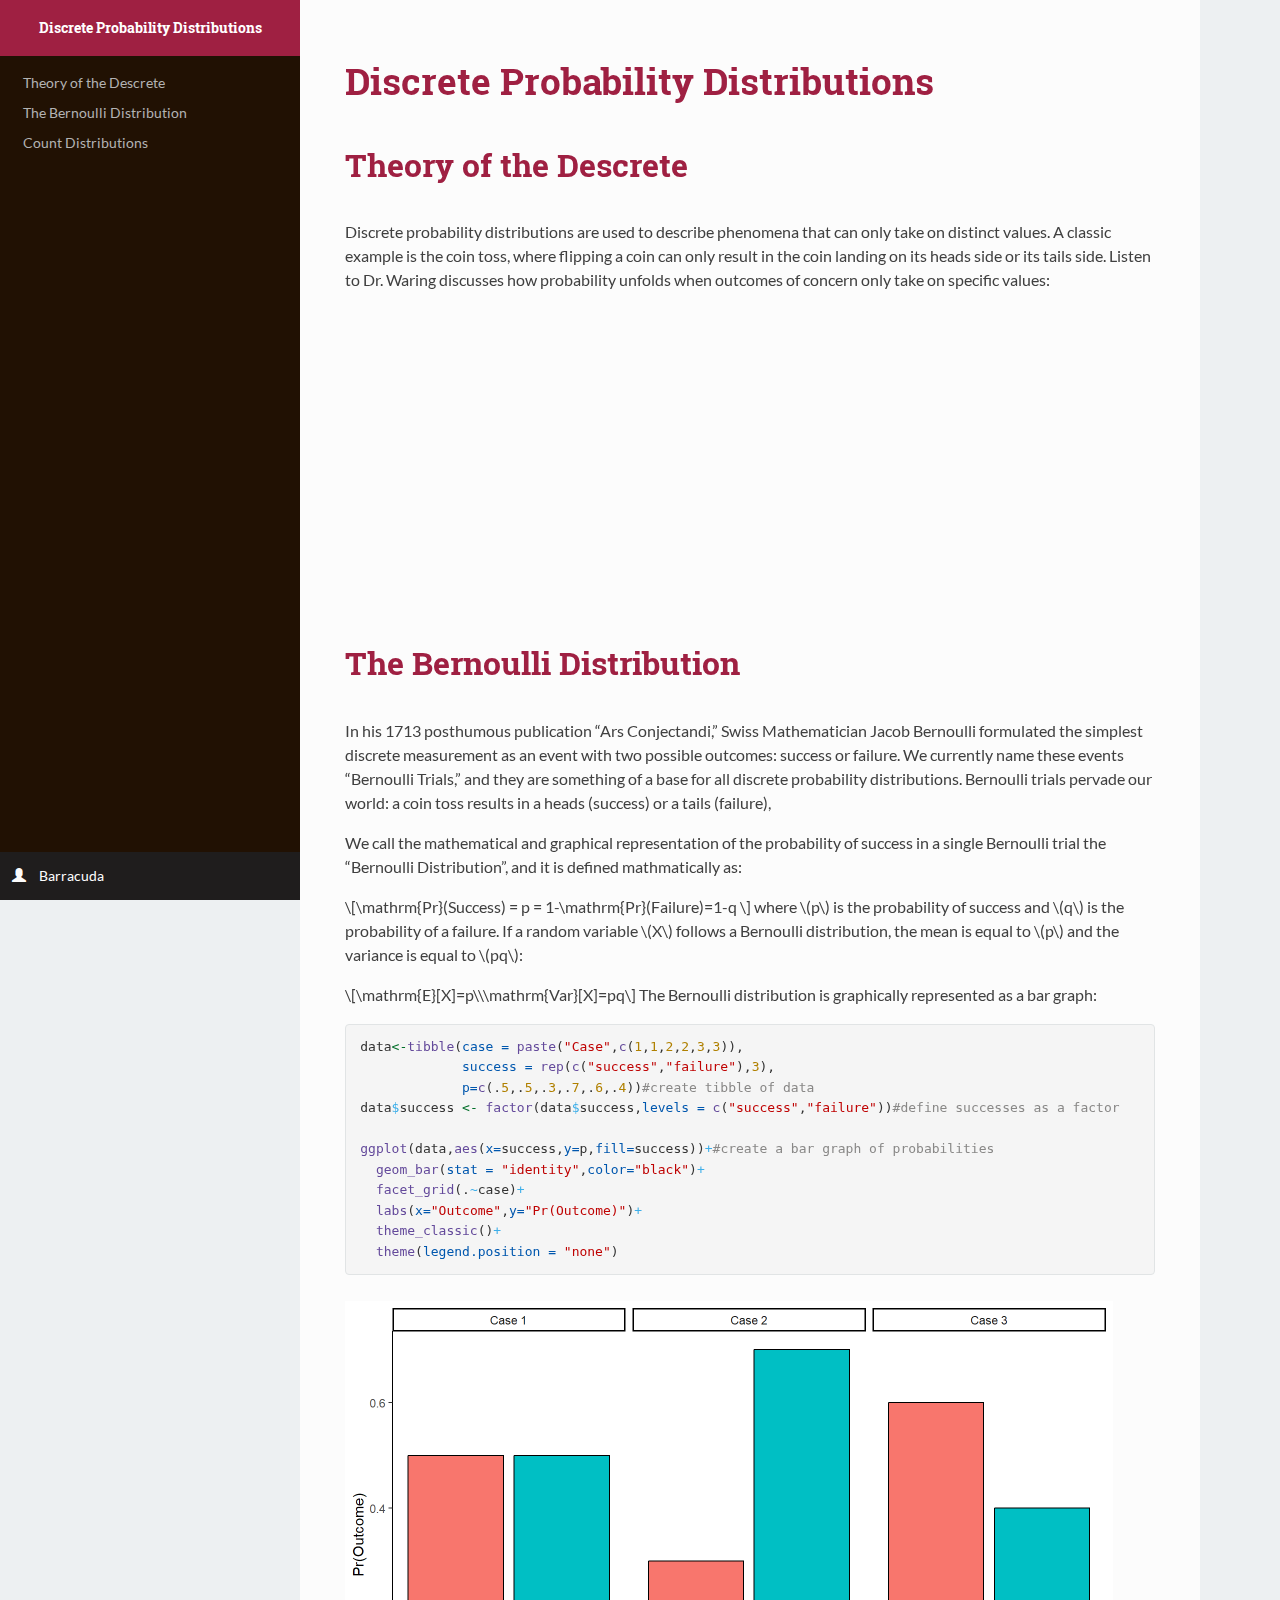
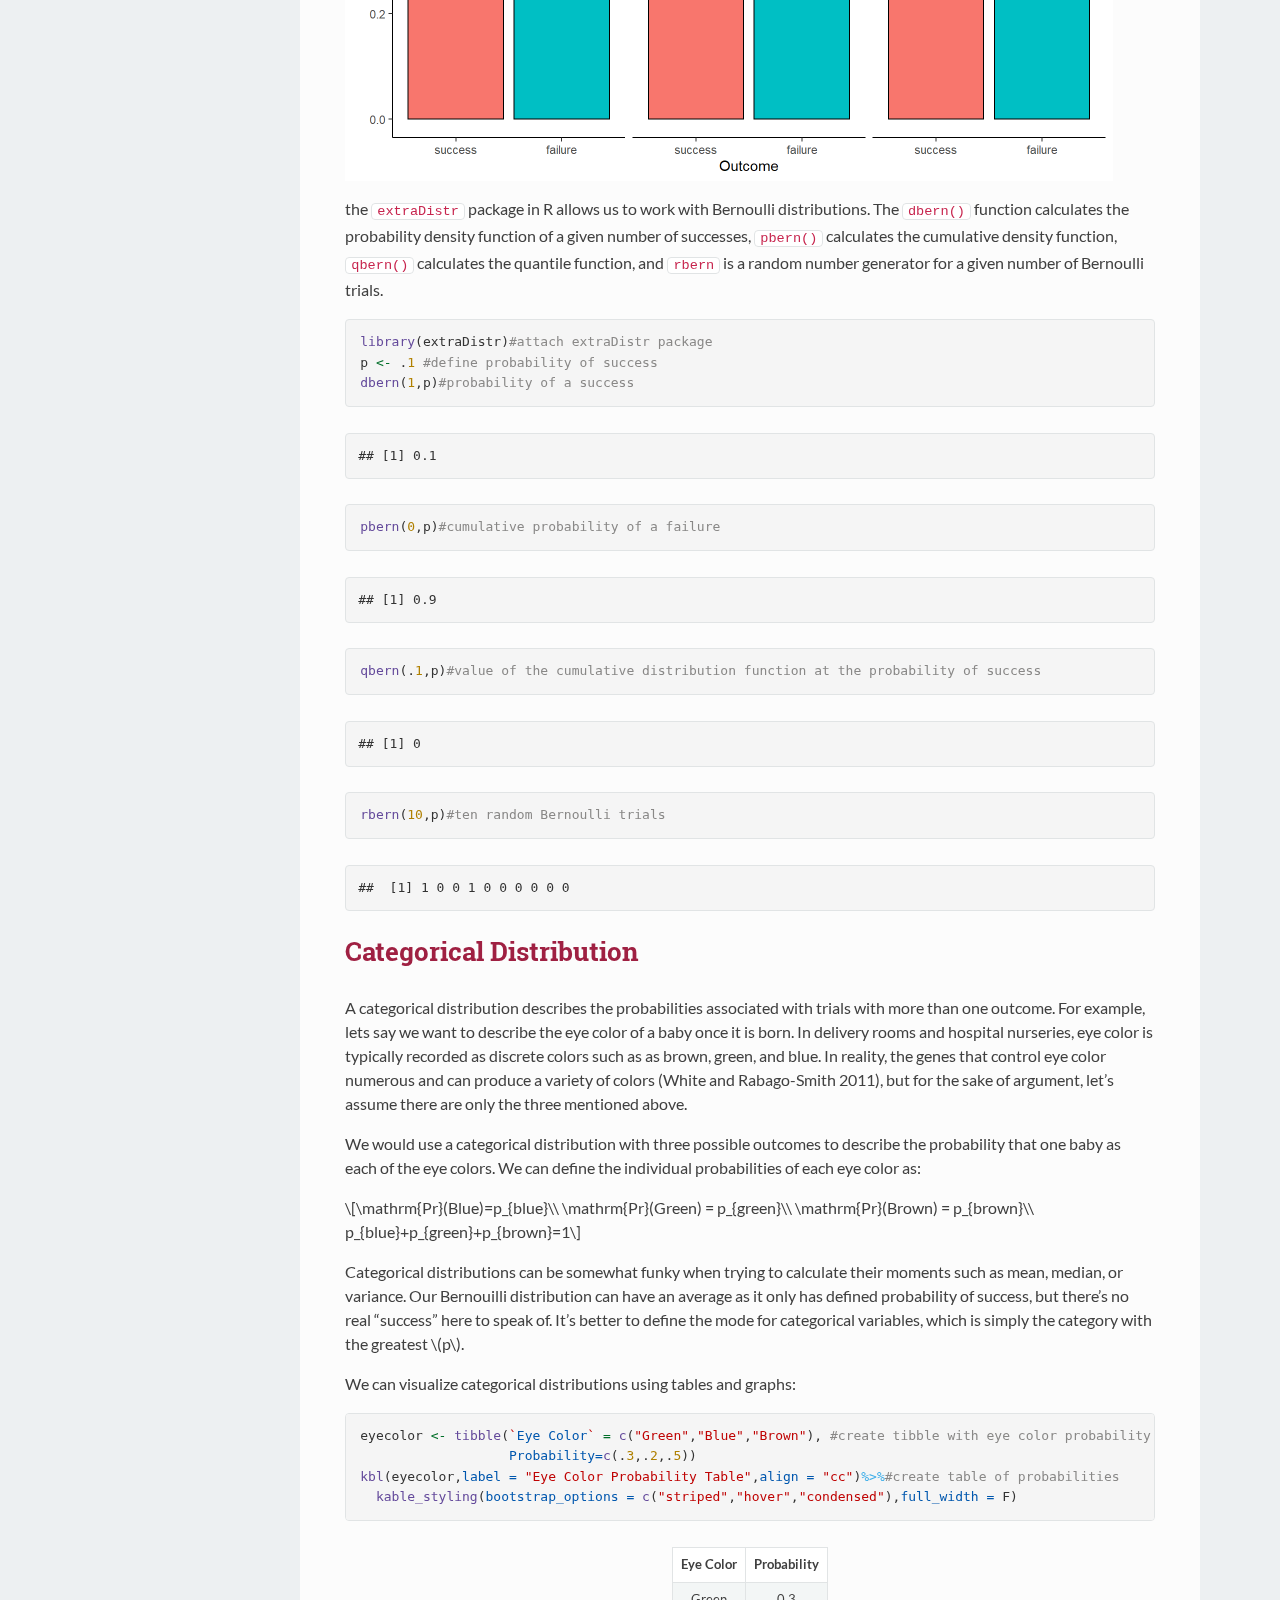
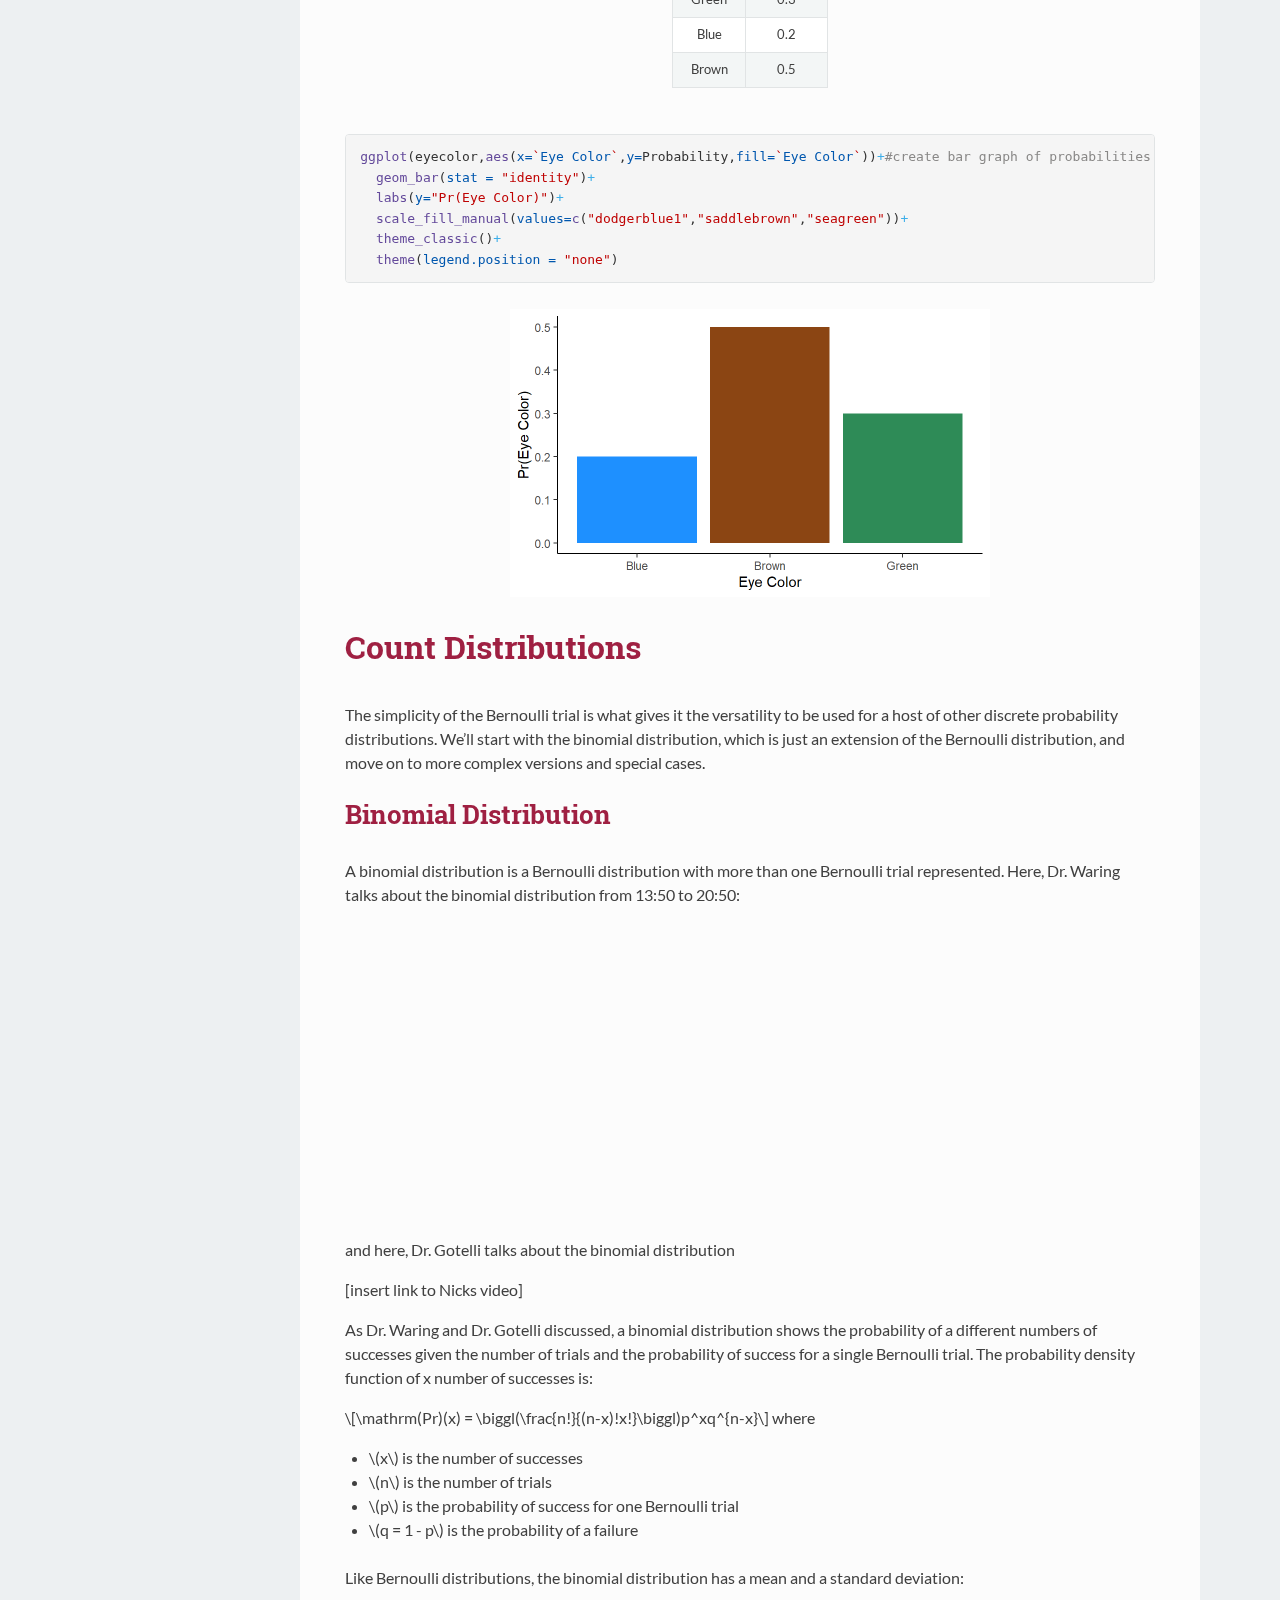
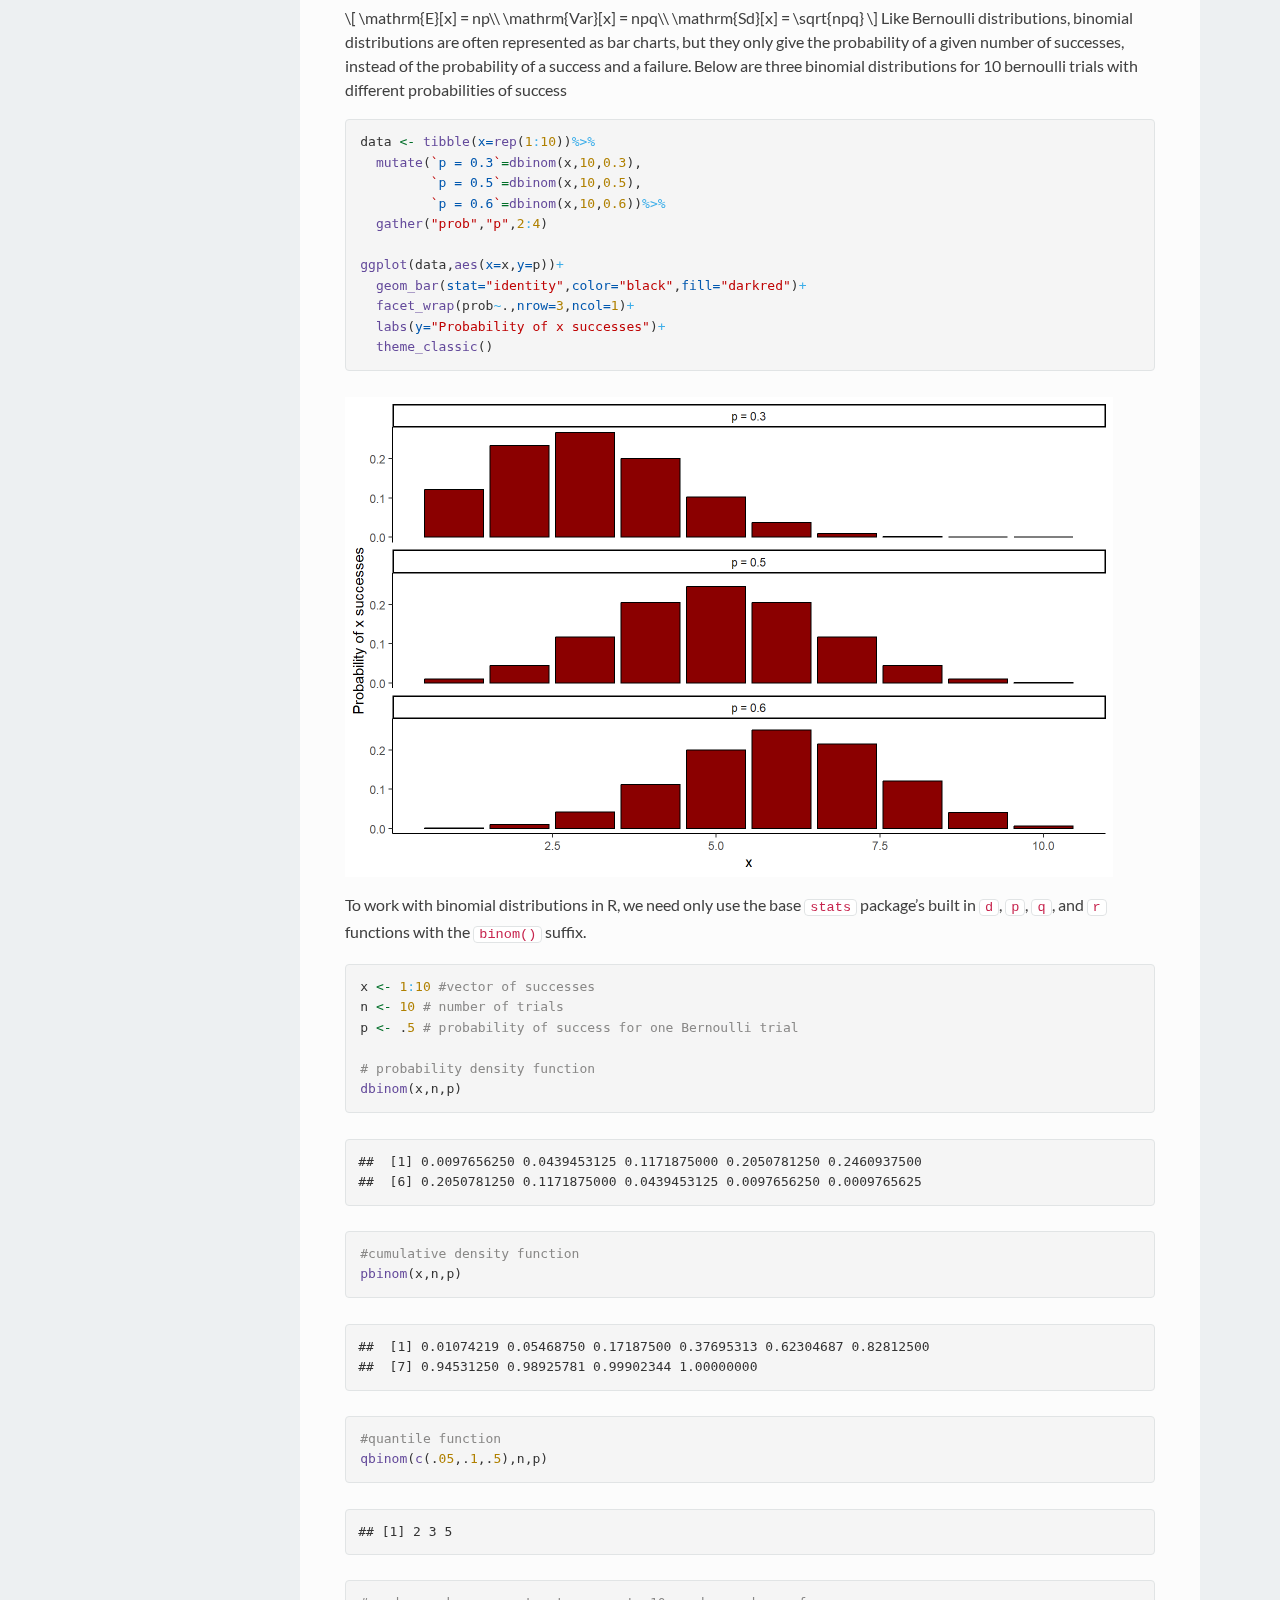
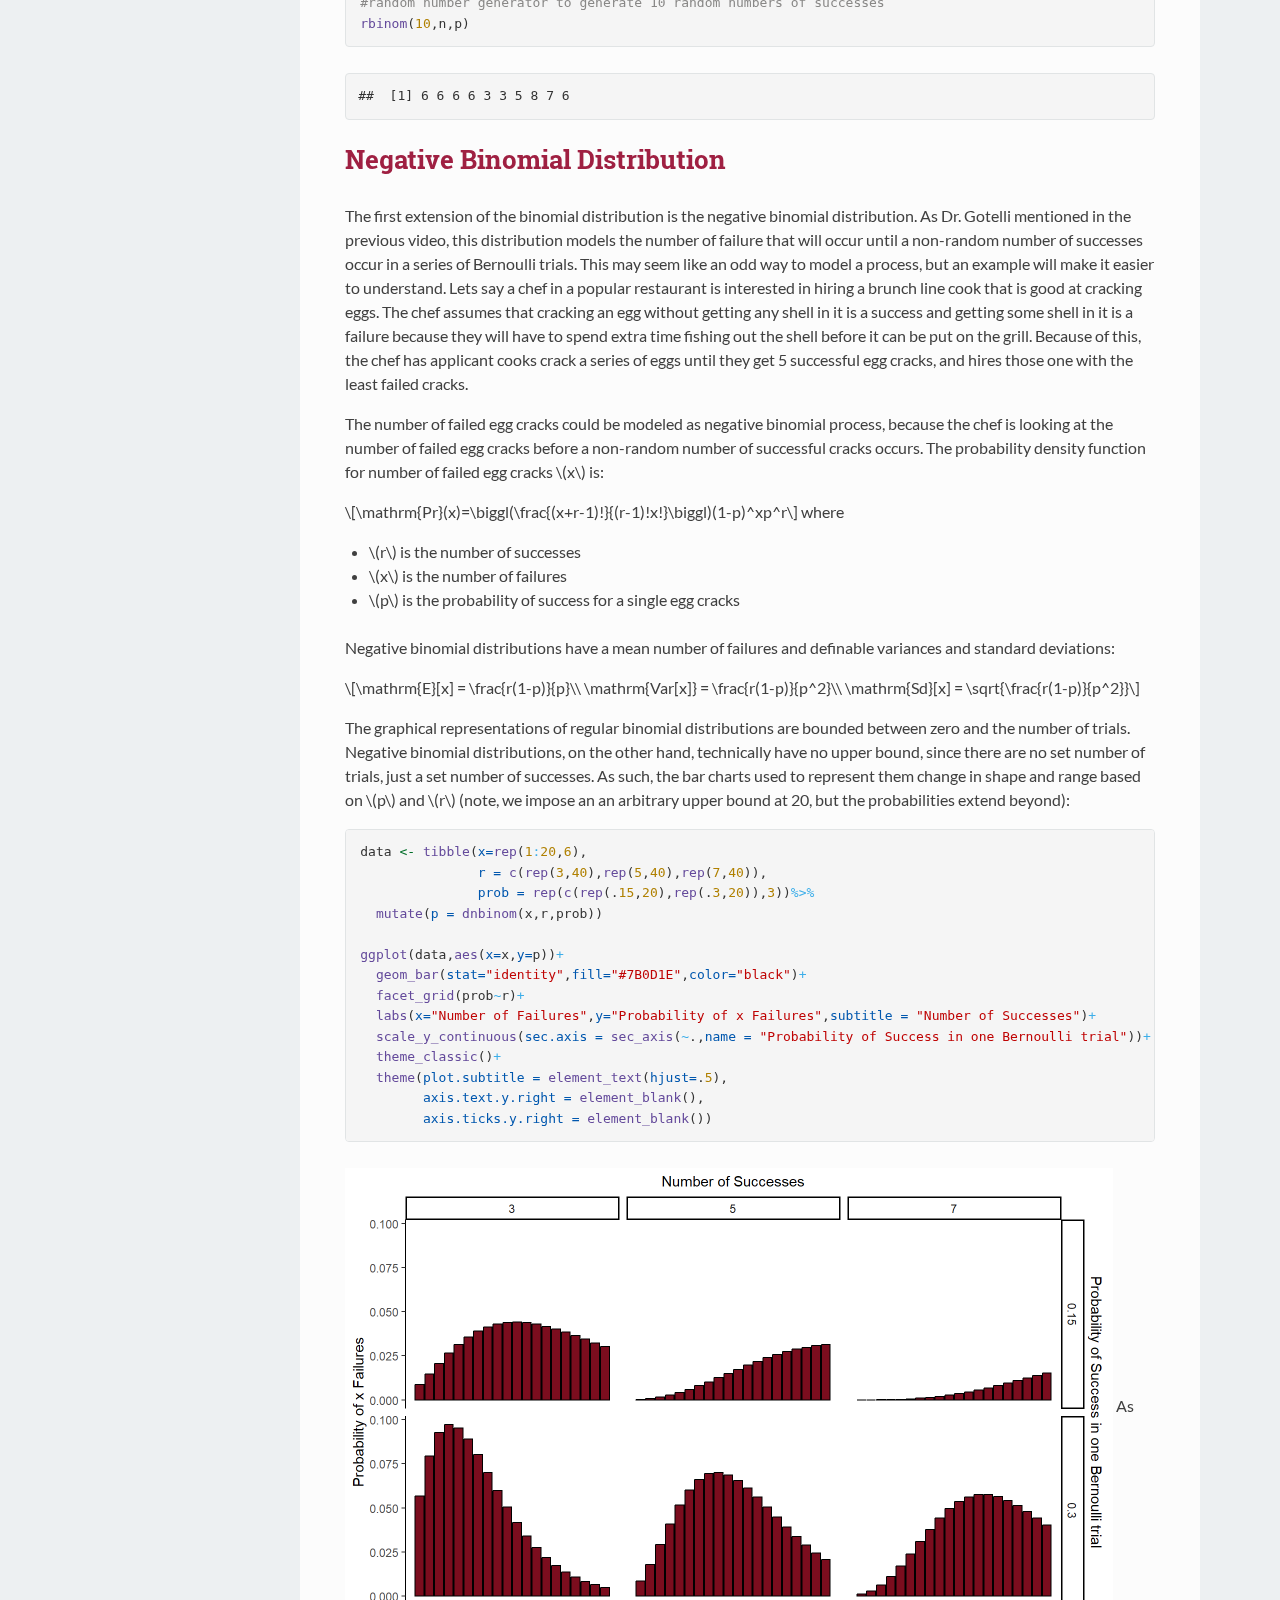
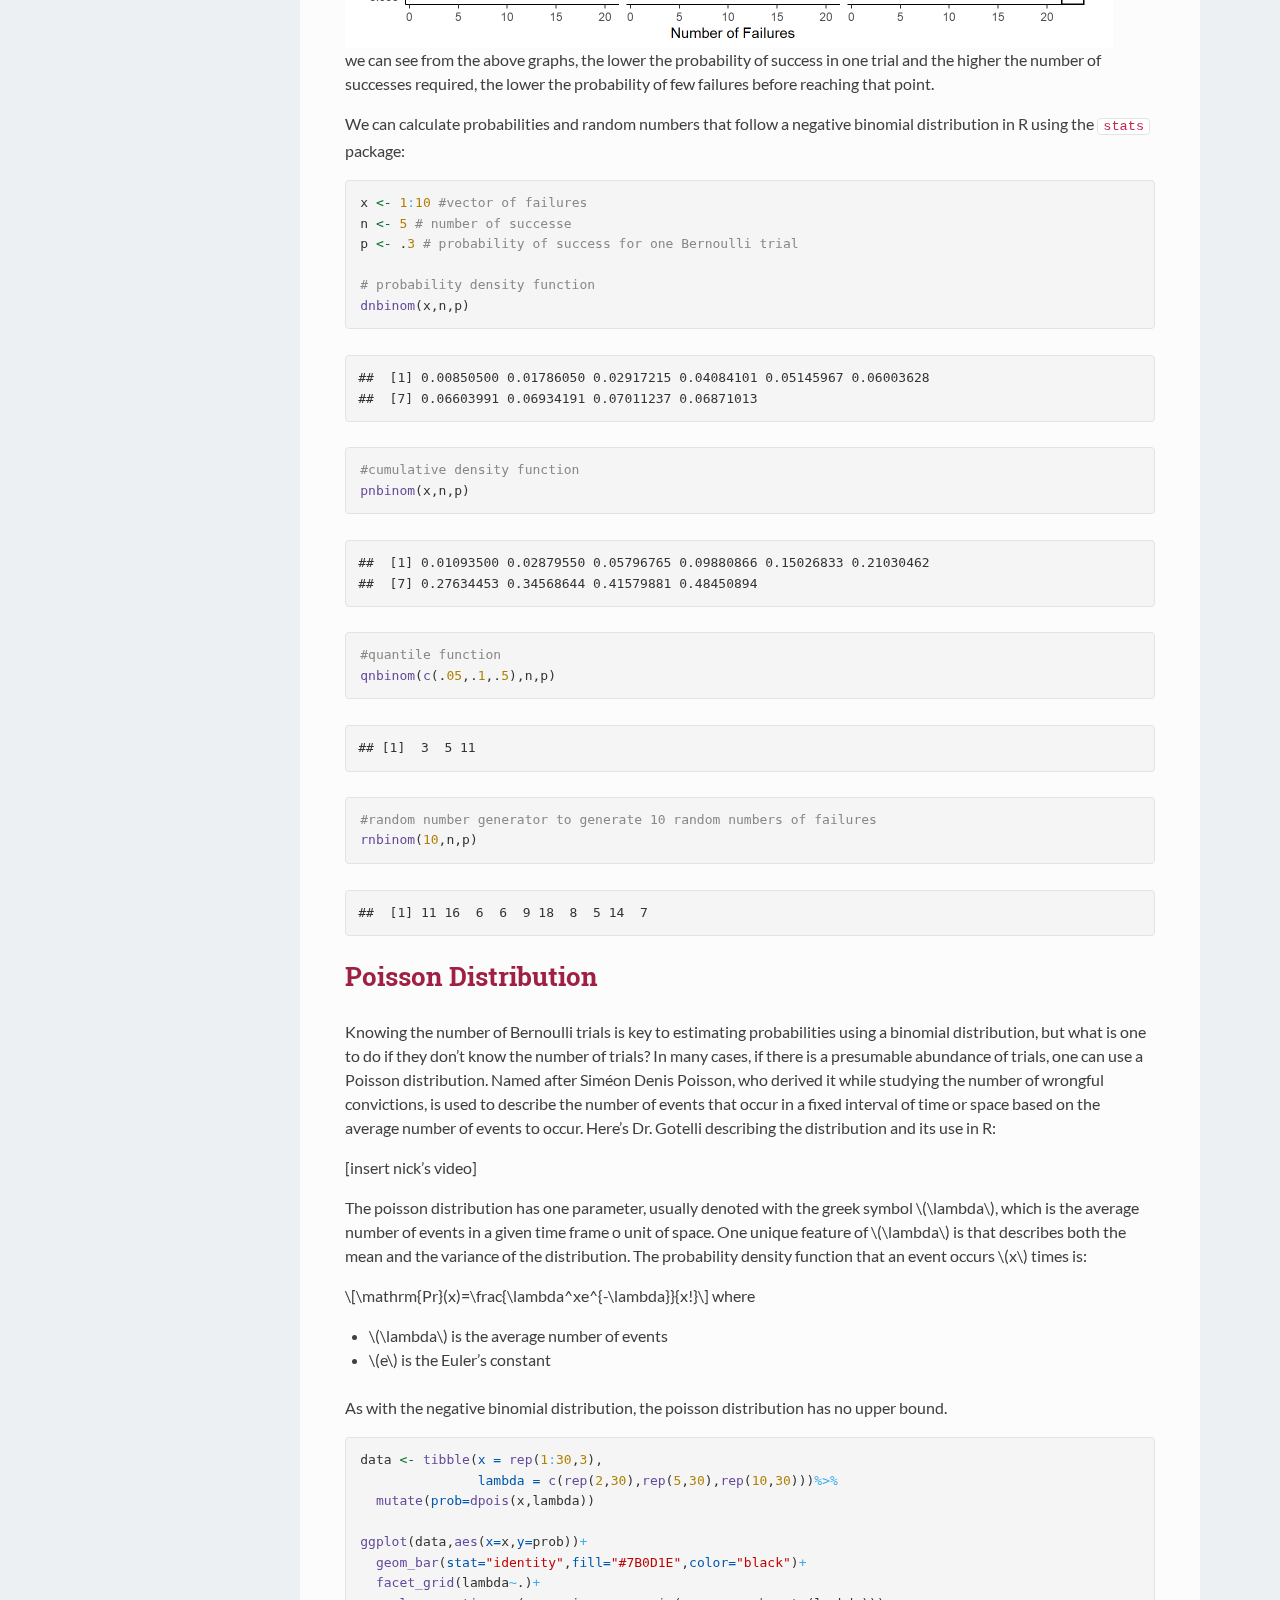
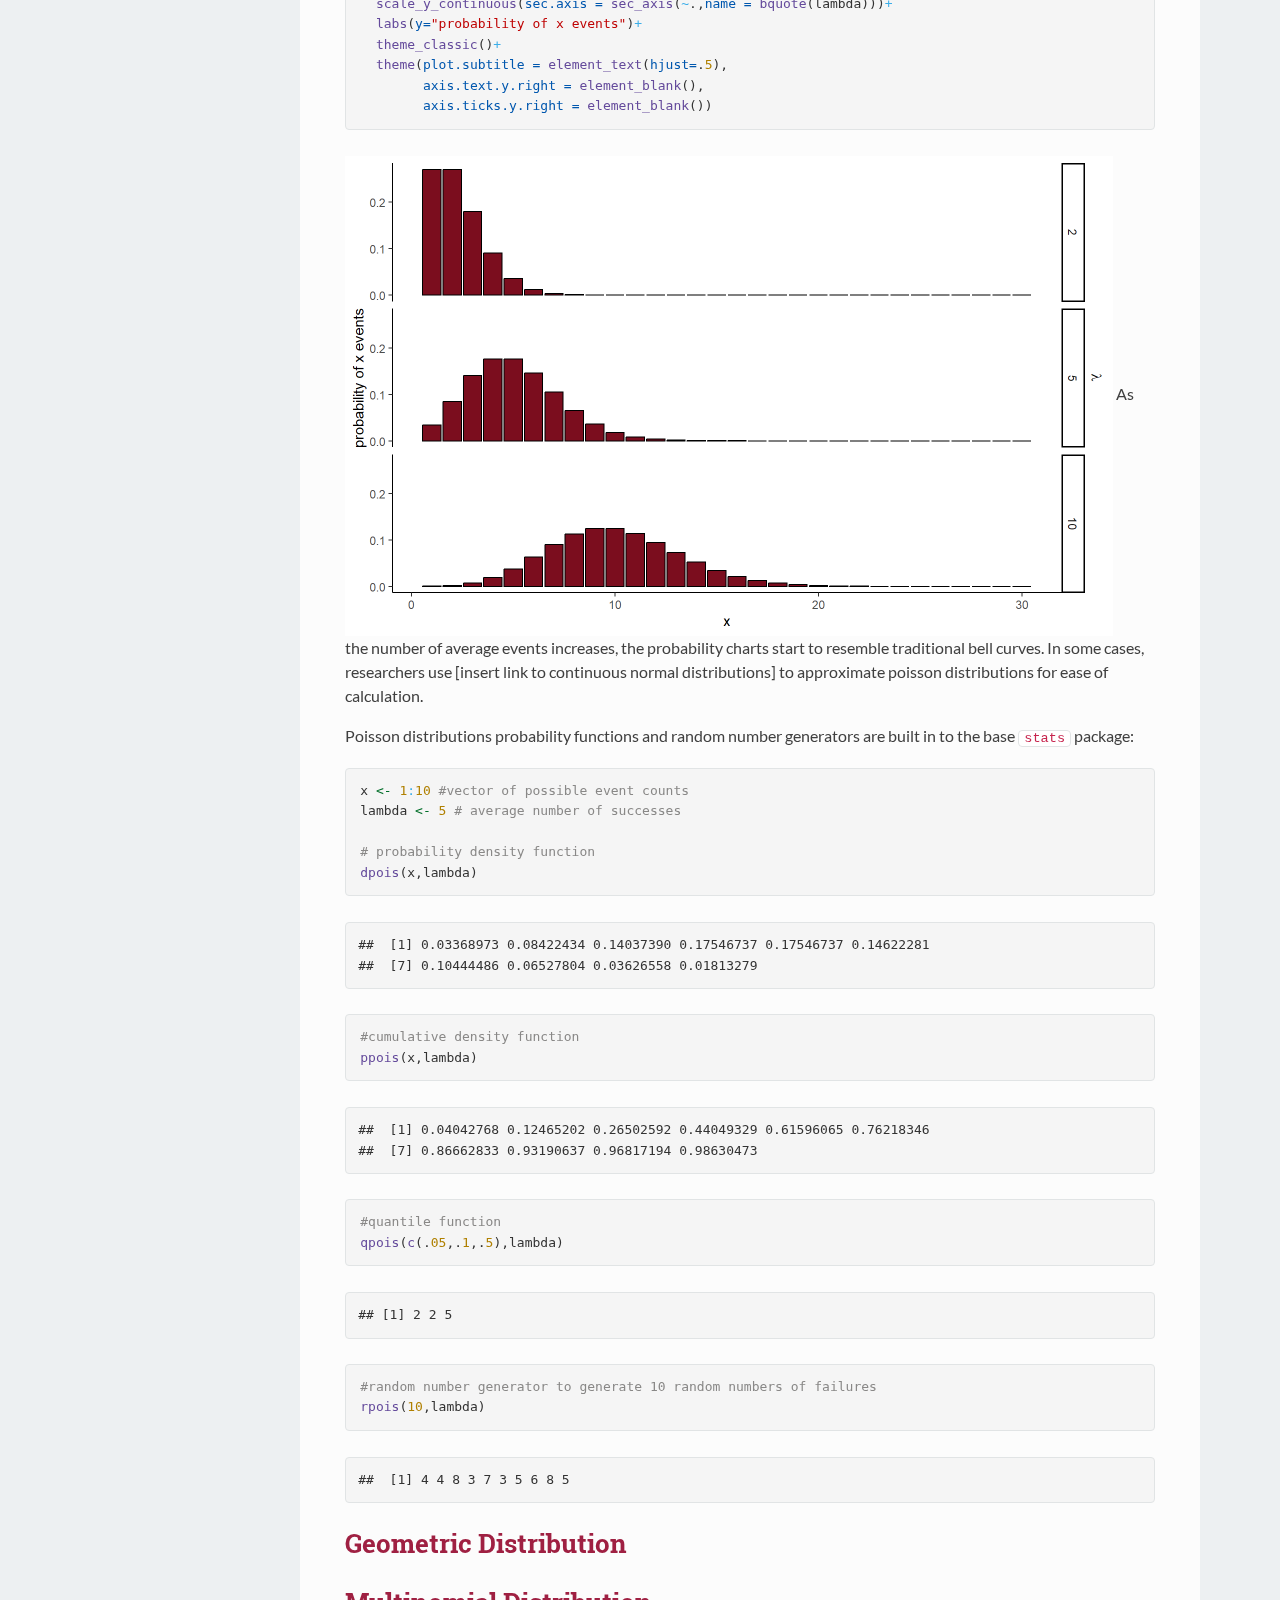
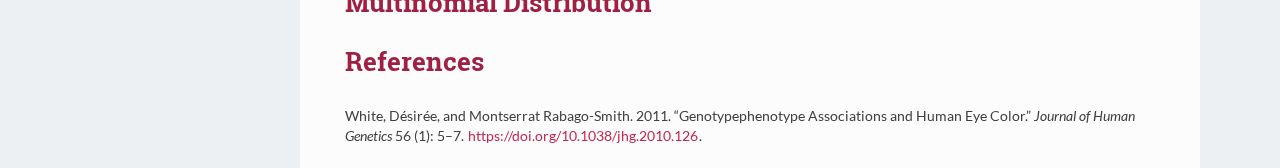
==== commit 0ed625cd: "added poisson & several other distributions" ====
--- a/Analysis/Stats_discrete.html
+++ b/Analysis/Stats_discrete.html
@@ -1521,6 +1521,8 @@
       Distribution</a></li>
       <li><a href="#poisson-distribution" id="toc-poisson-distribution">Poisson Distribution</a></li>
       <li><a href="#geometric-distribution" id="toc-geometric-distribution">Geometric Distribution</a></li>
+      <li><a href="#multinomial-distribution" id="toc-multinomial-distribution">Multinomial
+      Distribution</a></li>
       <li><a href="#references" id="toc-references">References</a></li>
       </ul></li>
       </ul>
@@ -1557,15 +1559,18 @@
 </div>
 <div id="the-bernoulli-distribution" class="section level1">
 <h1>The Bernoulli Distribution</h1>
-<p>The simplest discrete probability distribution is the Bernoulli
-distribution, named for the Swiss Mathematician Jacob Bernoulli. In his
-1713 posthumous publication “Ars Conjectandi,” Bernoulli described an
-event (now called a Bernoulli Trial) with two possible outcomes: success
-or failure. A coin toss is a classic example of a Bernoulli Trial</p>
-<p>The Bernoulli distribution describes the probability of success for a
-single Bernoulli trial:</p>
+<p>In his 1713 posthumous publication “Ars Conjectandi,” Swiss
+Mathematician Jacob Bernoulli formulated the simplest discrete
+measurement as an event with two possible outcomes: success or failure.
+We currently name these events “Bernoulli Trials,” and they are
+something of a base for all discrete probability distributions.
+Bernoulli trials pervade our world: a coin toss results in a heads
+(success) or a tails (failure),</p>
+<p>We call the mathematical and graphical representation of the
+probability of success in a single Bernoulli trial the “Bernoulli
+Distribution”, and it is defined mathmatically as:</p>
 <p><span class="math display">\[\mathrm{Pr}(Success) = p =
-1-\mathrm{Pr}(Success)=1-q \]</span> where <span class="math inline">\(p\)</span> is the probability of success and <span class="math inline">\(q\)</span> is the probability of a failure. If a
+1-\mathrm{Pr}(Failure)=1-q \]</span> where <span class="math inline">\(p\)</span> is the probability of success and <span class="math inline">\(q\)</span> is the probability of a failure. If a
 random variable <span class="math inline">\(X\)</span> follows a
 Bernoulli distribution, the mean is equal to <span class="math inline">\(p\)</span> and the variance is equal to <span class="math inline">\(pq\)</span>:</p>
 <p><span class="math display">\[\mathrm{E}[X]=p\\\mathrm{Var}[X]=pq\]</span> The
@@ -1589,11 +1594,16 @@
 <code>qbern()</code> calculates the quantile function, and
 <code>rbern</code> is a random number generator for a given number of
 Bernoulli trials.</p>
-<p>The Bernoulli distribution, or rather the Bernoulli trial, is
-something of a base for all other discrete probability distributions.
-From the single trial, we can expand into multiple trials to look at
-count distributions, but first, let’s expand the trial to explore when
-there are more than just two outcomes.</p>
+<div class="sourceCode" id="cb2"><pre class="sourceCode r"><code class="sourceCode r"><span id="cb2-1"><a href="#cb2-1" aria-hidden="true" tabindex="-1"></a><span class="fu">library</span>(extraDistr)<span class="co">#attach extraDistr package</span></span>
+<span id="cb2-2"><a href="#cb2-2" aria-hidden="true" tabindex="-1"></a>p <span class="ot">&lt;-</span> .<span class="dv">1</span> <span class="co">#define probability of success</span></span>
+<span id="cb2-3"><a href="#cb2-3" aria-hidden="true" tabindex="-1"></a><span class="fu">dbern</span>(<span class="dv">1</span>,p)<span class="co">#probability of a success</span></span></code></pre></div>
+<pre><code>## [1] 0.1</code></pre>
+<div class="sourceCode" id="cb4"><pre class="sourceCode r"><code class="sourceCode r"><span id="cb4-1"><a href="#cb4-1" aria-hidden="true" tabindex="-1"></a><span class="fu">pbern</span>(<span class="dv">0</span>,p)<span class="co">#cumulative probability of a failure</span></span></code></pre></div>
+<pre><code>## [1] 0.9</code></pre>
+<div class="sourceCode" id="cb6"><pre class="sourceCode r"><code class="sourceCode r"><span id="cb6-1"><a href="#cb6-1" aria-hidden="true" tabindex="-1"></a><span class="fu">qbern</span>(.<span class="dv">1</span>,p)<span class="co">#value of the cumulative distribution function at the probability of success</span></span></code></pre></div>
+<pre><code>## [1] 0</code></pre>
+<div class="sourceCode" id="cb8"><pre class="sourceCode r"><code class="sourceCode r"><span id="cb8-1"><a href="#cb8-1" aria-hidden="true" tabindex="-1"></a><span class="fu">rbern</span>(<span class="dv">10</span>,p)<span class="co">#ten random Bernoulli trials</span></span></code></pre></div>
+<pre><code>##  [1] 1 0 0 1 0 0 0 0 0 0</code></pre>
 <div id="categorical-distribution" class="section level2">
 <h2>Categorical Distribution</h2>
 <p>A categorical distribution describes the probabilities associated
@@ -1618,10 +1628,10 @@
 simply the category with the greatest <span class="math inline">\(p\)</span>.</p>
 <p>We can visualize categorical distributions using tables and
 graphs:</p>
-<div class="sourceCode" id="cb2"><pre class="sourceCode r"><code class="sourceCode r"><span id="cb2-1"><a href="#cb2-1" aria-hidden="true" tabindex="-1"></a>eyecolor <span class="ot">&lt;-</span> <span class="fu">tibble</span>(<span class="st">`</span><span class="at">Eye Color</span><span class="st">`</span> <span class="ot">=</span> <span class="fu">c</span>(<span class="st">&quot;Green&quot;</span>,<span class="st">&quot;Blue&quot;</span>,<span class="st">&quot;Brown&quot;</span>), <span class="co">#create tibble with eye color probability information</span></span>
-<span id="cb2-2"><a href="#cb2-2" aria-hidden="true" tabindex="-1"></a>                   <span class="at">Probability=</span><span class="fu">c</span>(.<span class="dv">3</span>,.<span class="dv">2</span>,.<span class="dv">5</span>))</span>
-<span id="cb2-3"><a href="#cb2-3" aria-hidden="true" tabindex="-1"></a><span class="fu">kbl</span>(eyecolor,<span class="at">label =</span> <span class="st">&quot;Eye Color Probability Table&quot;</span>,<span class="at">align =</span> <span class="st">&quot;cc&quot;</span>)<span class="sc">%&gt;%</span><span class="co">#create table of probabilities</span></span>
-<span id="cb2-4"><a href="#cb2-4" aria-hidden="true" tabindex="-1"></a>  <span class="fu">kable_styling</span>(<span class="at">bootstrap_options =</span> <span class="fu">c</span>(<span class="st">&quot;striped&quot;</span>,<span class="st">&quot;hover&quot;</span>,<span class="st">&quot;condensed&quot;</span>),<span class="at">full_width =</span> F)</span></code></pre></div>
+<div class="sourceCode" id="cb10"><pre class="sourceCode r"><code class="sourceCode r"><span id="cb10-1"><a href="#cb10-1" aria-hidden="true" tabindex="-1"></a>eyecolor <span class="ot">&lt;-</span> <span class="fu">tibble</span>(<span class="st">`</span><span class="at">Eye Color</span><span class="st">`</span> <span class="ot">=</span> <span class="fu">c</span>(<span class="st">&quot;Green&quot;</span>,<span class="st">&quot;Blue&quot;</span>,<span class="st">&quot;Brown&quot;</span>), <span class="co">#create tibble with eye color probability information</span></span>
+<span id="cb10-2"><a href="#cb10-2" aria-hidden="true" tabindex="-1"></a>                   <span class="at">Probability=</span><span class="fu">c</span>(.<span class="dv">3</span>,.<span class="dv">2</span>,.<span class="dv">5</span>))</span>
+<span id="cb10-3"><a href="#cb10-3" aria-hidden="true" tabindex="-1"></a><span class="fu">kbl</span>(eyecolor,<span class="at">label =</span> <span class="st">&quot;Eye Color Probability Table&quot;</span>,<span class="at">align =</span> <span class="st">&quot;cc&quot;</span>)<span class="sc">%&gt;%</span><span class="co">#create table of probabilities</span></span>
+<span id="cb10-4"><a href="#cb10-4" aria-hidden="true" tabindex="-1"></a>  <span class="fu">kable_styling</span>(<span class="at">bootstrap_options =</span> <span class="fu">c</span>(<span class="st">&quot;striped&quot;</span>,<span class="st">&quot;hover&quot;</span>,<span class="st">&quot;condensed&quot;</span>),<span class="at">full_width =</span> F)</span></code></pre></div>
 <table class="table table-striped table-hover table-condensed" style="width: auto !important; margin-left: auto; margin-right: auto;">
 <thead>
 <tr>
@@ -1660,28 +1670,247 @@
 </tr>
 </tbody>
 </table>
-<div class="sourceCode" id="cb3"><pre class="sourceCode r"><code class="sourceCode r"><span id="cb3-1"><a href="#cb3-1" aria-hidden="true" tabindex="-1"></a><span class="fu">ggplot</span>(eyecolor,<span class="fu">aes</span>(<span class="at">x=</span><span class="st">`</span><span class="at">Eye Color</span><span class="st">`</span>,<span class="at">y=</span>Probability,<span class="at">fill=</span><span class="st">`</span><span class="at">Eye Color</span><span class="st">`</span>))<span class="sc">+</span><span class="co">#create bar graph of probabilities</span></span>
-<span id="cb3-2"><a href="#cb3-2" aria-hidden="true" tabindex="-1"></a>  <span class="fu">geom_bar</span>(<span class="at">stat =</span> <span class="st">&quot;identity&quot;</span>)<span class="sc">+</span></span>
-<span id="cb3-3"><a href="#cb3-3" aria-hidden="true" tabindex="-1"></a>  <span class="fu">labs</span>(<span class="at">y=</span><span class="st">&quot;Pr(Eye Color)&quot;</span>)<span class="sc">+</span></span>
-<span id="cb3-4"><a href="#cb3-4" aria-hidden="true" tabindex="-1"></a>  <span class="fu">scale_fill_manual</span>(<span class="at">values=</span><span class="fu">c</span>(<span class="st">&quot;dodgerblue1&quot;</span>,<span class="st">&quot;saddlebrown&quot;</span>,<span class="st">&quot;seagreen&quot;</span>))<span class="sc">+</span></span>
-<span id="cb3-5"><a href="#cb3-5" aria-hidden="true" tabindex="-1"></a>  <span class="fu">theme_classic</span>()<span class="sc">+</span></span>
-<span id="cb3-6"><a href="#cb3-6" aria-hidden="true" tabindex="-1"></a>  <span class="fu">theme</span>(<span class="at">legend.position =</span> <span class="st">&quot;none&quot;</span>)</span></code></pre></div>
+<div class="sourceCode" id="cb11"><pre class="sourceCode r"><code class="sourceCode r"><span id="cb11-1"><a href="#cb11-1" aria-hidden="true" tabindex="-1"></a><span class="fu">ggplot</span>(eyecolor,<span class="fu">aes</span>(<span class="at">x=</span><span class="st">`</span><span class="at">Eye Color</span><span class="st">`</span>,<span class="at">y=</span>Probability,<span class="at">fill=</span><span class="st">`</span><span class="at">Eye Color</span><span class="st">`</span>))<span class="sc">+</span><span class="co">#create bar graph of probabilities</span></span>
+<span id="cb11-2"><a href="#cb11-2" aria-hidden="true" tabindex="-1"></a>  <span class="fu">geom_bar</span>(<span class="at">stat =</span> <span class="st">&quot;identity&quot;</span>)<span class="sc">+</span></span>
+<span id="cb11-3"><a href="#cb11-3" aria-hidden="true" tabindex="-1"></a>  <span class="fu">labs</span>(<span class="at">y=</span><span class="st">&quot;Pr(Eye Color)&quot;</span>)<span class="sc">+</span></span>
+<span id="cb11-4"><a href="#cb11-4" aria-hidden="true" tabindex="-1"></a>  <span class="fu">scale_fill_manual</span>(<span class="at">values=</span><span class="fu">c</span>(<span class="st">&quot;dodgerblue1&quot;</span>,<span class="st">&quot;saddlebrown&quot;</span>,<span class="st">&quot;seagreen&quot;</span>))<span class="sc">+</span></span>
+<span id="cb11-5"><a href="#cb11-5" aria-hidden="true" tabindex="-1"></a>  <span class="fu">theme_classic</span>()<span class="sc">+</span></span>
+<span id="cb11-6"><a href="#cb11-6" aria-hidden="true" tabindex="-1"></a>  <span class="fu">theme</span>(<span class="at">legend.position =</span> <span class="st">&quot;none&quot;</span>)</span></code></pre></div>
 <p><img src="[data-uri]" width="480" style="display: block; margin: auto;" /></p>
 </div>
 </div>
 <div id="count-distributions" class="section level1">
 <h1>Count Distributions</h1>
+<p>The simplicity of the Bernoulli trial is what gives it the
+versatility to be used for a host of other discrete probability
+distributions. We’ll start with the binomial distribution, which is just
+an extension of the Bernoulli distribution, and move on to more complex
+versions and special cases.</p>
 <div id="binomial-distribution" class="section level2">
 <h2>Binomial Distribution</h2>
+<p>A binomial distribution is a Bernoulli distribution with more than
+one Bernoulli trial represented. Here, Dr. Waring talks about the
+binomial distribution from 13:50 to 20:50:</p>
+<div class="vembedr">
+<div>
+<iframe src="https://www.youtube.com/embed/fc_VxxK10ps" width="533" height="300" frameborder="0" allowfullscreen data-external="1"></iframe>
+</div>
+</div>
+<p>and here, Dr. Gotelli talks about the binomial distribution</p>
+<p>[insert link to Nicks video]</p>
+<p>As Dr. Waring and Dr. Gotelli discussed, a binomial distribution
+shows the probability of a different numbers of successes given the
+number of trials and the probability of success for a single Bernoulli
+trial. The probability density function of x number of successes is:</p>
+<p><span class="math display">\[\mathrm(Pr)(x) =
+\biggl(\frac{n!}{(n-x)!x!}\biggl)p^xq^{n-x}\]</span> where</p>
+<ul>
+<li><span class="math inline">\(x\)</span> is the number of
+successes</li>
+<li><span class="math inline">\(n\)</span> is the number of trials</li>
+<li><span class="math inline">\(p\)</span> is the probability of success
+for one Bernoulli trial</li>
+<li><span class="math inline">\(q = 1 - p\)</span> is the probability of
+a failure</li>
+</ul>
+<p>Like Bernoulli distributions, the binomial distribution has a mean
+and a standard deviation:</p>
+<p><span class="math display">\[
+\mathrm{E}[x] = np\\
+\mathrm{Var}[x] = npq\\
+\mathrm{Sd}[x] = \sqrt{npq}
+\]</span> Like Bernoulli distributions, binomial distributions are often
+represented as bar charts, but they only give the probability of a given
+number of successes, instead of the probability of a success and a
+failure. Below are three binomial distributions for 10 bernoulli trials
+with different probabilities of success</p>
+<div class="sourceCode" id="cb12"><pre class="sourceCode r"><code class="sourceCode r"><span id="cb12-1"><a href="#cb12-1" aria-hidden="true" tabindex="-1"></a>data <span class="ot">&lt;-</span> <span class="fu">tibble</span>(<span class="at">x=</span><span class="fu">rep</span>(<span class="dv">1</span><span class="sc">:</span><span class="dv">10</span>))<span class="sc">%&gt;%</span></span>
+<span id="cb12-2"><a href="#cb12-2" aria-hidden="true" tabindex="-1"></a>  <span class="fu">mutate</span>(<span class="st">`</span><span class="at">p = 0.3</span><span class="st">`</span><span class="ot">=</span><span class="fu">dbinom</span>(x,<span class="dv">10</span>,<span class="fl">0.3</span>),</span>
+<span id="cb12-3"><a href="#cb12-3" aria-hidden="true" tabindex="-1"></a>         <span class="st">`</span><span class="at">p = 0.5</span><span class="st">`</span><span class="ot">=</span><span class="fu">dbinom</span>(x,<span class="dv">10</span>,<span class="fl">0.5</span>),</span>
+<span id="cb12-4"><a href="#cb12-4" aria-hidden="true" tabindex="-1"></a>         <span class="st">`</span><span class="at">p = 0.6</span><span class="st">`</span><span class="ot">=</span><span class="fu">dbinom</span>(x,<span class="dv">10</span>,<span class="fl">0.6</span>))<span class="sc">%&gt;%</span></span>
+<span id="cb12-5"><a href="#cb12-5" aria-hidden="true" tabindex="-1"></a>  <span class="fu">gather</span>(<span class="st">&quot;prob&quot;</span>,<span class="st">&quot;p&quot;</span>,<span class="dv">2</span><span class="sc">:</span><span class="dv">4</span>)</span>
+<span id="cb12-6"><a href="#cb12-6" aria-hidden="true" tabindex="-1"></a></span>
+<span id="cb12-7"><a href="#cb12-7" aria-hidden="true" tabindex="-1"></a><span class="fu">ggplot</span>(data,<span class="fu">aes</span>(<span class="at">x=</span>x,<span class="at">y=</span>p))<span class="sc">+</span></span>
+<span id="cb12-8"><a href="#cb12-8" aria-hidden="true" tabindex="-1"></a>  <span class="fu">geom_bar</span>(<span class="at">stat=</span><span class="st">&quot;identity&quot;</span>,<span class="at">color=</span><span class="st">&quot;black&quot;</span>,<span class="at">fill=</span><span class="st">&quot;darkred&quot;</span>)<span class="sc">+</span></span>
+<span id="cb12-9"><a href="#cb12-9" aria-hidden="true" tabindex="-1"></a>  <span class="fu">facet_wrap</span>(prob<span class="sc">~</span>.,<span class="at">nrow=</span><span class="dv">3</span>,<span class="at">ncol=</span><span class="dv">1</span>)<span class="sc">+</span></span>
+<span id="cb12-10"><a href="#cb12-10" aria-hidden="true" tabindex="-1"></a>  <span class="fu">labs</span>(<span class="at">y=</span><span class="st">&quot;Probability of x successes&quot;</span>)<span class="sc">+</span></span>
+<span id="cb12-11"><a href="#cb12-11" aria-hidden="true" tabindex="-1"></a>  <span class="fu">theme_classic</span>()</span></code></pre></div>
+<p><img src="[data-uri]" width="768" /></p>
+<p>To work with binomial distributions in R, we need only use the base
+<code>stats</code> package’s built in <code>d</code>, <code>p</code>,
+<code>q</code>, and <code>r</code> functions with the
+<code>binom()</code> suffix.</p>
+<div class="sourceCode" id="cb13"><pre class="sourceCode r"><code class="sourceCode r"><span id="cb13-1"><a href="#cb13-1" aria-hidden="true" tabindex="-1"></a>x <span class="ot">&lt;-</span> <span class="dv">1</span><span class="sc">:</span><span class="dv">10</span> <span class="co">#vector of successes</span></span>
+<span id="cb13-2"><a href="#cb13-2" aria-hidden="true" tabindex="-1"></a>n <span class="ot">&lt;-</span> <span class="dv">10</span> <span class="co"># number of trials</span></span>
+<span id="cb13-3"><a href="#cb13-3" aria-hidden="true" tabindex="-1"></a>p <span class="ot">&lt;-</span> .<span class="dv">5</span> <span class="co"># probability of success for one Bernoulli trial</span></span>
+<span id="cb13-4"><a href="#cb13-4" aria-hidden="true" tabindex="-1"></a></span>
+<span id="cb13-5"><a href="#cb13-5" aria-hidden="true" tabindex="-1"></a><span class="co"># probability density function</span></span>
+<span id="cb13-6"><a href="#cb13-6" aria-hidden="true" tabindex="-1"></a><span class="fu">dbinom</span>(x,n,p)</span></code></pre></div>
+<pre><code>##  [1] 0.0097656250 0.0439453125 0.1171875000 0.2050781250 0.2460937500
+##  [6] 0.2050781250 0.1171875000 0.0439453125 0.0097656250 0.0009765625</code></pre>
+<div class="sourceCode" id="cb15"><pre class="sourceCode r"><code class="sourceCode r"><span id="cb15-1"><a href="#cb15-1" aria-hidden="true" tabindex="-1"></a><span class="co">#cumulative density function</span></span>
+<span id="cb15-2"><a href="#cb15-2" aria-hidden="true" tabindex="-1"></a><span class="fu">pbinom</span>(x,n,p)</span></code></pre></div>
+<pre><code>##  [1] 0.01074219 0.05468750 0.17187500 0.37695313 0.62304687 0.82812500
+##  [7] 0.94531250 0.98925781 0.99902344 1.00000000</code></pre>
+<div class="sourceCode" id="cb17"><pre class="sourceCode r"><code class="sourceCode r"><span id="cb17-1"><a href="#cb17-1" aria-hidden="true" tabindex="-1"></a><span class="co">#quantile function</span></span>
+<span id="cb17-2"><a href="#cb17-2" aria-hidden="true" tabindex="-1"></a><span class="fu">qbinom</span>(<span class="fu">c</span>(.<span class="dv">05</span>,.<span class="dv">1</span>,.<span class="dv">5</span>),n,p)</span></code></pre></div>
+<pre><code>## [1] 2 3 5</code></pre>
+<div class="sourceCode" id="cb19"><pre class="sourceCode r"><code class="sourceCode r"><span id="cb19-1"><a href="#cb19-1" aria-hidden="true" tabindex="-1"></a><span class="co">#random number generator to generate 10 random numbers of successes</span></span>
+<span id="cb19-2"><a href="#cb19-2" aria-hidden="true" tabindex="-1"></a><span class="fu">rbinom</span>(<span class="dv">10</span>,n,p)</span></code></pre></div>
+<pre><code>##  [1] 6 6 6 6 3 3 5 8 7 6</code></pre>
 </div>
 <div id="negative-binomial-distribution" class="section level2">
 <h2>Negative Binomial Distribution</h2>
+<p>The first extension of the binomial distribution is the negative
+binomial distribution. As Dr. Gotelli mentioned in the previous video,
+this distribution models the number of failure that will occur until a
+non-random number of successes occur in a series of Bernoulli trials.
+This may seem like an odd way to model a process, but an example will
+make it easier to understand. Lets say a chef in a popular restaurant is
+interested in hiring a brunch line cook that is good at cracking eggs.
+The chef assumes that cracking an egg without getting any shell in it is
+a success and getting some shell in it is a failure because they will
+have to spend extra time fishing out the shell before it can be put on
+the grill. Because of this, the chef has applicant cooks crack a series
+of eggs until they get 5 successful egg cracks, and hires those one with
+the least failed cracks.</p>
+<p>The number of failed egg cracks could be modeled as negative binomial
+process, because the chef is looking at the number of failed egg cracks
+before a non-random number of successful cracks occurs. The probability
+density function for number of failed egg cracks <span class="math inline">\(x\)</span> is:</p>
+<p><span class="math display">\[\mathrm{Pr}(x)=\biggl(\frac{(x+r-1)!}{(r-1)!x!}\biggl)(1-p)^xp^r\]</span>
+where</p>
+<ul>
+<li><span class="math inline">\(r\)</span> is the number of
+successes</li>
+<li><span class="math inline">\(x\)</span> is the number of
+failures</li>
+<li><span class="math inline">\(p\)</span> is the probability of success
+for a single egg cracks</li>
+</ul>
+<p>Negative binomial distributions have a mean number of failures and
+definable variances and standard deviations:</p>
+<p><span class="math display">\[\mathrm{E}[x] = \frac{r(1-p)}{p}\\
+\mathrm{Var[x]} = \frac{r(1-p)}{p^2}\\
+\mathrm{Sd}[x] = \sqrt{\frac{r(1-p)}{p^2}}\]</span></p>
+<p>The graphical representations of regular binomial distributions are
+bounded between zero and the number of trials. Negative binomial
+distributions, on the other hand, technically have no upper bound, since
+there are no set number of trials, just a set number of successes. As
+such, the bar charts used to represent them change in shape and range
+based on <span class="math inline">\(p\)</span> and <span class="math inline">\(r\)</span> (note, we impose an an arbitrary upper
+bound at 20, but the probabilities extend beyond):</p>
+<div class="sourceCode" id="cb21"><pre class="sourceCode r"><code class="sourceCode r"><span id="cb21-1"><a href="#cb21-1" aria-hidden="true" tabindex="-1"></a>data <span class="ot">&lt;-</span> <span class="fu">tibble</span>(<span class="at">x=</span><span class="fu">rep</span>(<span class="dv">1</span><span class="sc">:</span><span class="dv">20</span>,<span class="dv">6</span>),</span>
+<span id="cb21-2"><a href="#cb21-2" aria-hidden="true" tabindex="-1"></a>               <span class="at">r =</span> <span class="fu">c</span>(<span class="fu">rep</span>(<span class="dv">3</span>,<span class="dv">40</span>),<span class="fu">rep</span>(<span class="dv">5</span>,<span class="dv">40</span>),<span class="fu">rep</span>(<span class="dv">7</span>,<span class="dv">40</span>)),</span>
+<span id="cb21-3"><a href="#cb21-3" aria-hidden="true" tabindex="-1"></a>               <span class="at">prob =</span> <span class="fu">rep</span>(<span class="fu">c</span>(<span class="fu">rep</span>(.<span class="dv">15</span>,<span class="dv">20</span>),<span class="fu">rep</span>(.<span class="dv">3</span>,<span class="dv">20</span>)),<span class="dv">3</span>))<span class="sc">%&gt;%</span></span>
+<span id="cb21-4"><a href="#cb21-4" aria-hidden="true" tabindex="-1"></a>  <span class="fu">mutate</span>(<span class="at">p =</span> <span class="fu">dnbinom</span>(x,r,prob))</span>
+<span id="cb21-5"><a href="#cb21-5" aria-hidden="true" tabindex="-1"></a></span>
+<span id="cb21-6"><a href="#cb21-6" aria-hidden="true" tabindex="-1"></a><span class="fu">ggplot</span>(data,<span class="fu">aes</span>(<span class="at">x=</span>x,<span class="at">y=</span>p))<span class="sc">+</span></span>
+<span id="cb21-7"><a href="#cb21-7" aria-hidden="true" tabindex="-1"></a>  <span class="fu">geom_bar</span>(<span class="at">stat=</span><span class="st">&quot;identity&quot;</span>,<span class="at">fill=</span><span class="st">&quot;#7B0D1E&quot;</span>,<span class="at">color=</span><span class="st">&quot;black&quot;</span>)<span class="sc">+</span></span>
+<span id="cb21-8"><a href="#cb21-8" aria-hidden="true" tabindex="-1"></a>  <span class="fu">facet_grid</span>(prob<span class="sc">~</span>r)<span class="sc">+</span></span>
+<span id="cb21-9"><a href="#cb21-9" aria-hidden="true" tabindex="-1"></a>  <span class="fu">labs</span>(<span class="at">x=</span><span class="st">&quot;Number of Failures&quot;</span>,<span class="at">y=</span><span class="st">&quot;Probability of x Failures&quot;</span>,<span class="at">subtitle =</span> <span class="st">&quot;Number of Successes&quot;</span>)<span class="sc">+</span></span>
+<span id="cb21-10"><a href="#cb21-10" aria-hidden="true" tabindex="-1"></a>  <span class="fu">scale_y_continuous</span>(<span class="at">sec.axis =</span> <span class="fu">sec_axis</span>(<span class="sc">~</span>.,<span class="at">name =</span> <span class="st">&quot;Probability of Success in one Bernoulli trial&quot;</span>))<span class="sc">+</span></span>
+<span id="cb21-11"><a href="#cb21-11" aria-hidden="true" tabindex="-1"></a>  <span class="fu">theme_classic</span>()<span class="sc">+</span></span>
+<span id="cb21-12"><a href="#cb21-12" aria-hidden="true" tabindex="-1"></a>  <span class="fu">theme</span>(<span class="at">plot.subtitle =</span> <span class="fu">element_text</span>(<span class="at">hjust=</span>.<span class="dv">5</span>),</span>
+<span id="cb21-13"><a href="#cb21-13" aria-hidden="true" tabindex="-1"></a>        <span class="at">axis.text.y.right =</span> <span class="fu">element_blank</span>(),</span>
+<span id="cb21-14"><a href="#cb21-14" aria-hidden="true" tabindex="-1"></a>        <span class="at">axis.ticks.y.right =</span> <span class="fu">element_blank</span>())</span></code></pre></div>
+<p><img src="[data-uri]" width="768" />
+As we can see from the above graphs, the lower the probability of
+success in one trial and the higher the number of successes required,
+the lower the probability of few failures before reaching that
+point.</p>
+<p>We can calculate probabilities and random numbers that follow a
+negative binomial distribution in R using the <code>stats</code>
+package:</p>
+<div class="sourceCode" id="cb22"><pre class="sourceCode r"><code class="sourceCode r"><span id="cb22-1"><a href="#cb22-1" aria-hidden="true" tabindex="-1"></a>x <span class="ot">&lt;-</span> <span class="dv">1</span><span class="sc">:</span><span class="dv">10</span> <span class="co">#vector of failures</span></span>
+<span id="cb22-2"><a href="#cb22-2" aria-hidden="true" tabindex="-1"></a>n <span class="ot">&lt;-</span> <span class="dv">5</span> <span class="co"># number of successe</span></span>
+<span id="cb22-3"><a href="#cb22-3" aria-hidden="true" tabindex="-1"></a>p <span class="ot">&lt;-</span> .<span class="dv">3</span> <span class="co"># probability of success for one Bernoulli trial</span></span>
+<span id="cb22-4"><a href="#cb22-4" aria-hidden="true" tabindex="-1"></a></span>
+<span id="cb22-5"><a href="#cb22-5" aria-hidden="true" tabindex="-1"></a><span class="co"># probability density function</span></span>
+<span id="cb22-6"><a href="#cb22-6" aria-hidden="true" tabindex="-1"></a><span class="fu">dnbinom</span>(x,n,p)</span></code></pre></div>
+<pre><code>##  [1] 0.00850500 0.01786050 0.02917215 0.04084101 0.05145967 0.06003628
+##  [7] 0.06603991 0.06934191 0.07011237 0.06871013</code></pre>
+<div class="sourceCode" id="cb24"><pre class="sourceCode r"><code class="sourceCode r"><span id="cb24-1"><a href="#cb24-1" aria-hidden="true" tabindex="-1"></a><span class="co">#cumulative density function</span></span>
+<span id="cb24-2"><a href="#cb24-2" aria-hidden="true" tabindex="-1"></a><span class="fu">pnbinom</span>(x,n,p)</span></code></pre></div>
+<pre><code>##  [1] 0.01093500 0.02879550 0.05796765 0.09880866 0.15026833 0.21030462
+##  [7] 0.27634453 0.34568644 0.41579881 0.48450894</code></pre>
+<div class="sourceCode" id="cb26"><pre class="sourceCode r"><code class="sourceCode r"><span id="cb26-1"><a href="#cb26-1" aria-hidden="true" tabindex="-1"></a><span class="co">#quantile function</span></span>
+<span id="cb26-2"><a href="#cb26-2" aria-hidden="true" tabindex="-1"></a><span class="fu">qnbinom</span>(<span class="fu">c</span>(.<span class="dv">05</span>,.<span class="dv">1</span>,.<span class="dv">5</span>),n,p)</span></code></pre></div>
+<pre><code>## [1]  3  5 11</code></pre>
+<div class="sourceCode" id="cb28"><pre class="sourceCode r"><code class="sourceCode r"><span id="cb28-1"><a href="#cb28-1" aria-hidden="true" tabindex="-1"></a><span class="co">#random number generator to generate 10 random numbers of failures </span></span>
+<span id="cb28-2"><a href="#cb28-2" aria-hidden="true" tabindex="-1"></a><span class="fu">rnbinom</span>(<span class="dv">10</span>,n,p)</span></code></pre></div>
+<pre><code>##  [1] 11 16  6  6  9 18  8  5 14  7</code></pre>
 </div>
 <div id="poisson-distribution" class="section level2">
 <h2>Poisson Distribution</h2>
+<p>Knowing the number of Bernoulli trials is key to estimating
+probabilities using a binomial distribution, but what is one to do if
+they don’t know the number of trials? In many cases, if there is a
+presumable abundance of trials, one can use a Poisson distribution.
+Named after Siméon Denis Poisson, who derived it while studying the
+number of wrongful convictions, is used to describe the number of events
+that occur in a fixed interval of time or space based on the average
+number of events to occur. Here’s Dr. Gotelli describing the
+distribution and its use in R:</p>
+<p>[insert nick’s video]</p>
+<p>The poisson distribution has one parameter, usually denoted with the
+greek symbol <span class="math inline">\(\lambda\)</span>, which is the
+average number of events in a given time frame o unit of space. One
+unique feature of <span class="math inline">\(\lambda\)</span> is that
+describes both the mean and the variance of the distribution. The
+probability density function that an event occurs <span class="math inline">\(x\)</span> times is:</p>
+<p><span class="math display">\[\mathrm{Pr}(x)=\frac{\lambda^xe^{-\lambda}}{x!}\]</span>
+where</p>
+<ul>
+<li><span class="math inline">\(\lambda\)</span> is the average number
+of events</li>
+<li><span class="math inline">\(e\)</span> is the Euler’s constant</li>
+</ul>
+<p>As with the negative binomial distribution, the poisson distribution
+has no upper bound.</p>
+<div class="sourceCode" id="cb30"><pre class="sourceCode r"><code class="sourceCode r"><span id="cb30-1"><a href="#cb30-1" aria-hidden="true" tabindex="-1"></a>data <span class="ot">&lt;-</span> <span class="fu">tibble</span>(<span class="at">x =</span> <span class="fu">rep</span>(<span class="dv">1</span><span class="sc">:</span><span class="dv">30</span>,<span class="dv">3</span>),</span>
+<span id="cb30-2"><a href="#cb30-2" aria-hidden="true" tabindex="-1"></a>               <span class="at">lambda =</span> <span class="fu">c</span>(<span class="fu">rep</span>(<span class="dv">2</span>,<span class="dv">30</span>),<span class="fu">rep</span>(<span class="dv">5</span>,<span class="dv">30</span>),<span class="fu">rep</span>(<span class="dv">10</span>,<span class="dv">30</span>)))<span class="sc">%&gt;%</span></span>
+<span id="cb30-3"><a href="#cb30-3" aria-hidden="true" tabindex="-1"></a>  <span class="fu">mutate</span>(<span class="at">prob=</span><span class="fu">dpois</span>(x,lambda))</span>
+<span id="cb30-4"><a href="#cb30-4" aria-hidden="true" tabindex="-1"></a></span>
+<span id="cb30-5"><a href="#cb30-5" aria-hidden="true" tabindex="-1"></a><span class="fu">ggplot</span>(data,<span class="fu">aes</span>(<span class="at">x=</span>x,<span class="at">y=</span>prob))<span class="sc">+</span></span>
+<span id="cb30-6"><a href="#cb30-6" aria-hidden="true" tabindex="-1"></a>  <span class="fu">geom_bar</span>(<span class="at">stat=</span><span class="st">&quot;identity&quot;</span>,<span class="at">fill=</span><span class="st">&quot;#7B0D1E&quot;</span>,<span class="at">color=</span><span class="st">&quot;black&quot;</span>)<span class="sc">+</span></span>
+<span id="cb30-7"><a href="#cb30-7" aria-hidden="true" tabindex="-1"></a>  <span class="fu">facet_grid</span>(lambda<span class="sc">~</span>.)<span class="sc">+</span></span>
+<span id="cb30-8"><a href="#cb30-8" aria-hidden="true" tabindex="-1"></a>  <span class="fu">scale_y_continuous</span>(<span class="at">sec.axis =</span> <span class="fu">sec_axis</span>(<span class="sc">~</span>.,<span class="at">name =</span> <span class="fu">bquote</span>(lambda)))<span class="sc">+</span></span>
+<span id="cb30-9"><a href="#cb30-9" aria-hidden="true" tabindex="-1"></a>  <span class="fu">labs</span>(<span class="at">y=</span><span class="st">&quot;probability of x events&quot;</span>)<span class="sc">+</span></span>
+<span id="cb30-10"><a href="#cb30-10" aria-hidden="true" tabindex="-1"></a>  <span class="fu">theme_classic</span>()<span class="sc">+</span></span>
+<span id="cb30-11"><a href="#cb30-11" aria-hidden="true" tabindex="-1"></a>  <span class="fu">theme</span>(<span class="at">plot.subtitle =</span> <span class="fu">element_text</span>(<span class="at">hjust=</span>.<span class="dv">5</span>),</span>
+<span id="cb30-12"><a href="#cb30-12" aria-hidden="true" tabindex="-1"></a>        <span class="at">axis.text.y.right =</span> <span class="fu">element_blank</span>(),</span>
+<span id="cb30-13"><a href="#cb30-13" aria-hidden="true" tabindex="-1"></a>        <span class="at">axis.ticks.y.right =</span> <span class="fu">element_blank</span>())</span></code></pre></div>
+<p><img src="[data-uri]" width="768" />
+As the number of average events increases, the probability charts start
+to resemble traditional bell curves. In some cases, researchers use
+[insert link to continuous normal distributions] to approximate poisson
+distributions for ease of calculation.</p>
+<p>Poisson distributions probability functions and random number
+generators are built in to the base <code>stats</code> package:</p>
+<div class="sourceCode" id="cb31"><pre class="sourceCode r"><code class="sourceCode r"><span id="cb31-1"><a href="#cb31-1" aria-hidden="true" tabindex="-1"></a>x <span class="ot">&lt;-</span> <span class="dv">1</span><span class="sc">:</span><span class="dv">10</span> <span class="co">#vector of possible event counts</span></span>
+<span id="cb31-2"><a href="#cb31-2" aria-hidden="true" tabindex="-1"></a>lambda <span class="ot">&lt;-</span> <span class="dv">5</span> <span class="co"># average number of successes</span></span>
+<span id="cb31-3"><a href="#cb31-3" aria-hidden="true" tabindex="-1"></a></span>
+<span id="cb31-4"><a href="#cb31-4" aria-hidden="true" tabindex="-1"></a><span class="co"># probability density function</span></span>
+<span id="cb31-5"><a href="#cb31-5" aria-hidden="true" tabindex="-1"></a><span class="fu">dpois</span>(x,lambda)</span></code></pre></div>
+<pre><code>##  [1] 0.03368973 0.08422434 0.14037390 0.17546737 0.17546737 0.14622281
+##  [7] 0.10444486 0.06527804 0.03626558 0.01813279</code></pre>
+<div class="sourceCode" id="cb33"><pre class="sourceCode r"><code class="sourceCode r"><span id="cb33-1"><a href="#cb33-1" aria-hidden="true" tabindex="-1"></a><span class="co">#cumulative density function</span></span>
+<span id="cb33-2"><a href="#cb33-2" aria-hidden="true" tabindex="-1"></a><span class="fu">ppois</span>(x,lambda)</span></code></pre></div>
+<pre><code>##  [1] 0.04042768 0.12465202 0.26502592 0.44049329 0.61596065 0.76218346
+##  [7] 0.86662833 0.93190637 0.96817194 0.98630473</code></pre>
+<div class="sourceCode" id="cb35"><pre class="sourceCode r"><code class="sourceCode r"><span id="cb35-1"><a href="#cb35-1" aria-hidden="true" tabindex="-1"></a><span class="co">#quantile function</span></span>
+<span id="cb35-2"><a href="#cb35-2" aria-hidden="true" tabindex="-1"></a><span class="fu">qpois</span>(<span class="fu">c</span>(.<span class="dv">05</span>,.<span class="dv">1</span>,.<span class="dv">5</span>),lambda)</span></code></pre></div>
+<pre><code>## [1] 2 2 5</code></pre>
+<div class="sourceCode" id="cb37"><pre class="sourceCode r"><code class="sourceCode r"><span id="cb37-1"><a href="#cb37-1" aria-hidden="true" tabindex="-1"></a><span class="co">#random number generator to generate 10 random numbers of failures </span></span>
+<span id="cb37-2"><a href="#cb37-2" aria-hidden="true" tabindex="-1"></a><span class="fu">rpois</span>(<span class="dv">10</span>,lambda)</span></code></pre></div>
+<pre><code>##  [1] 4 4 8 3 7 3 5 6 8 5</code></pre>
 </div>
 <div id="geometric-distribution" class="section level2">
 <h2>Geometric Distribution</h2>
+</div>
+<div id="multinomial-distribution" class="section level2">
+<h2>Multinomial Distribution</h2>
 </div>
 <div id="references" class="section level2 unnumbered">
 <h2 class="unnumbered">References</h2>
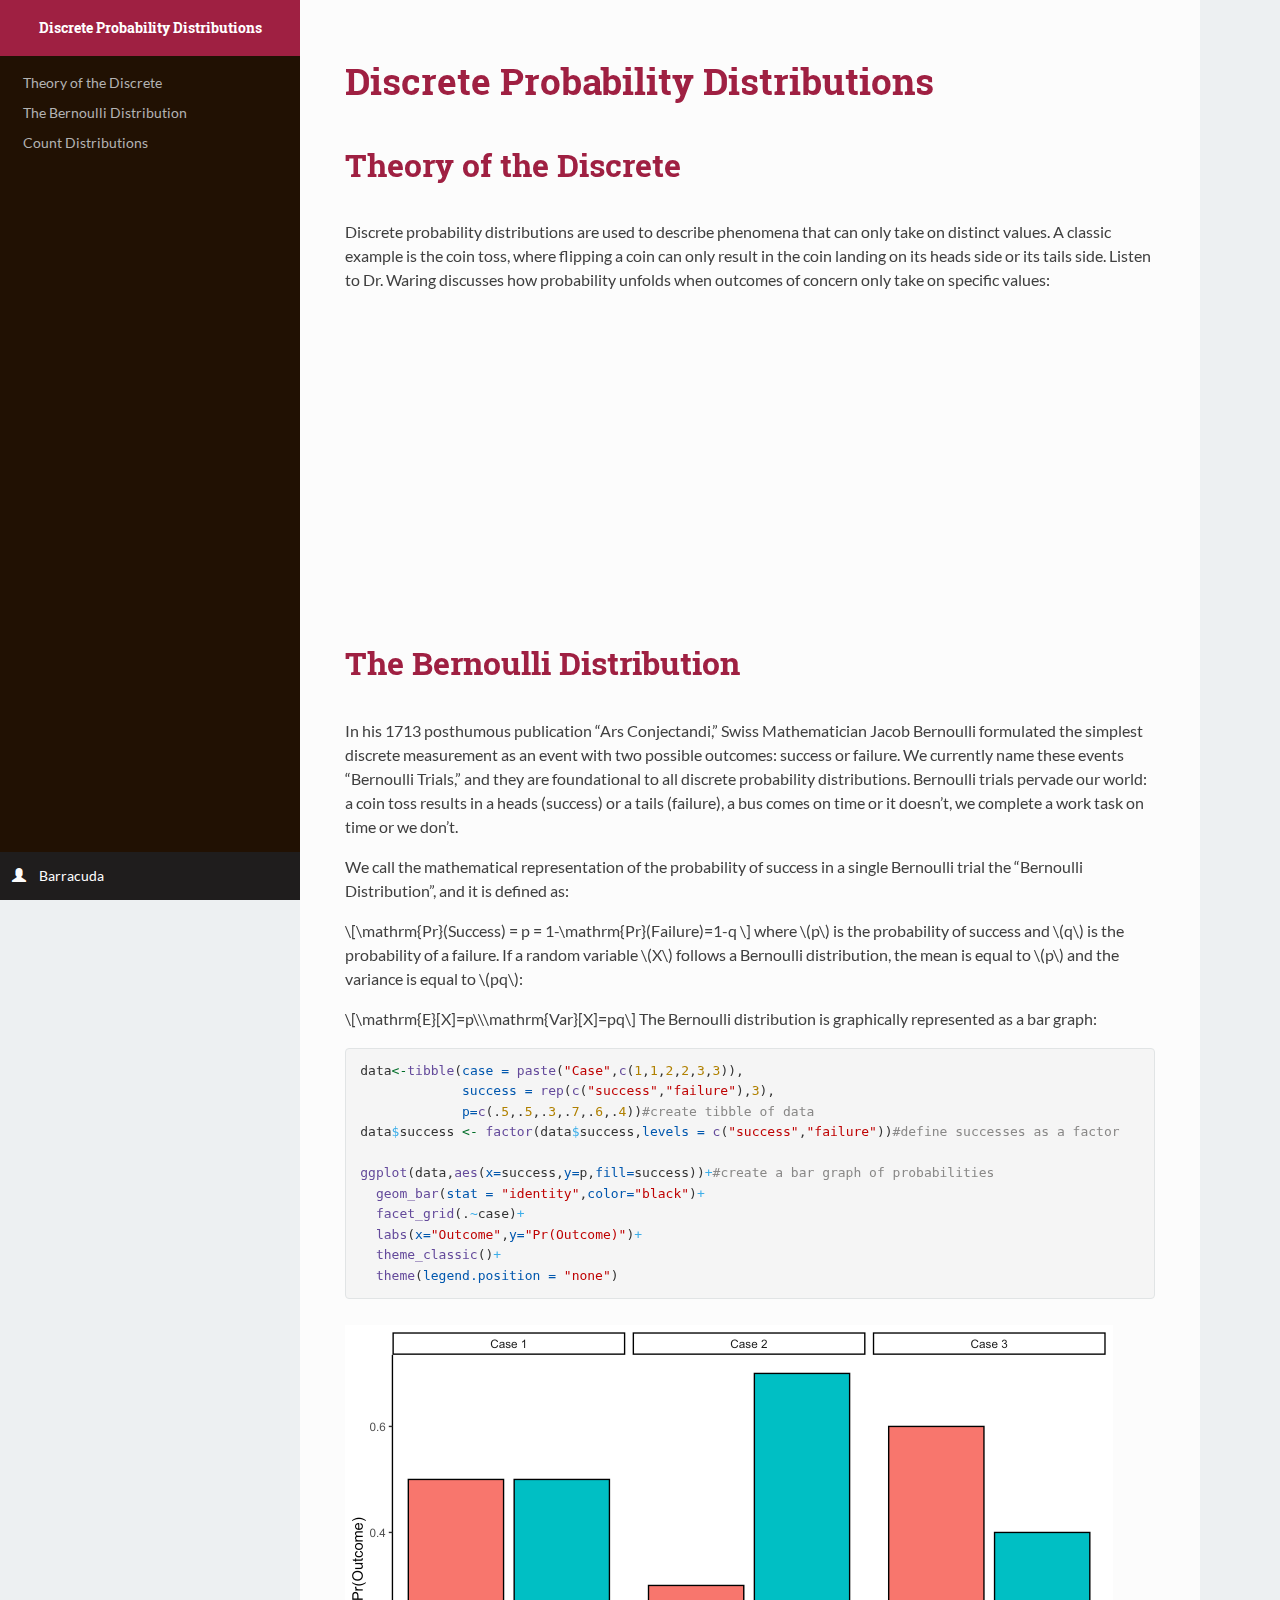
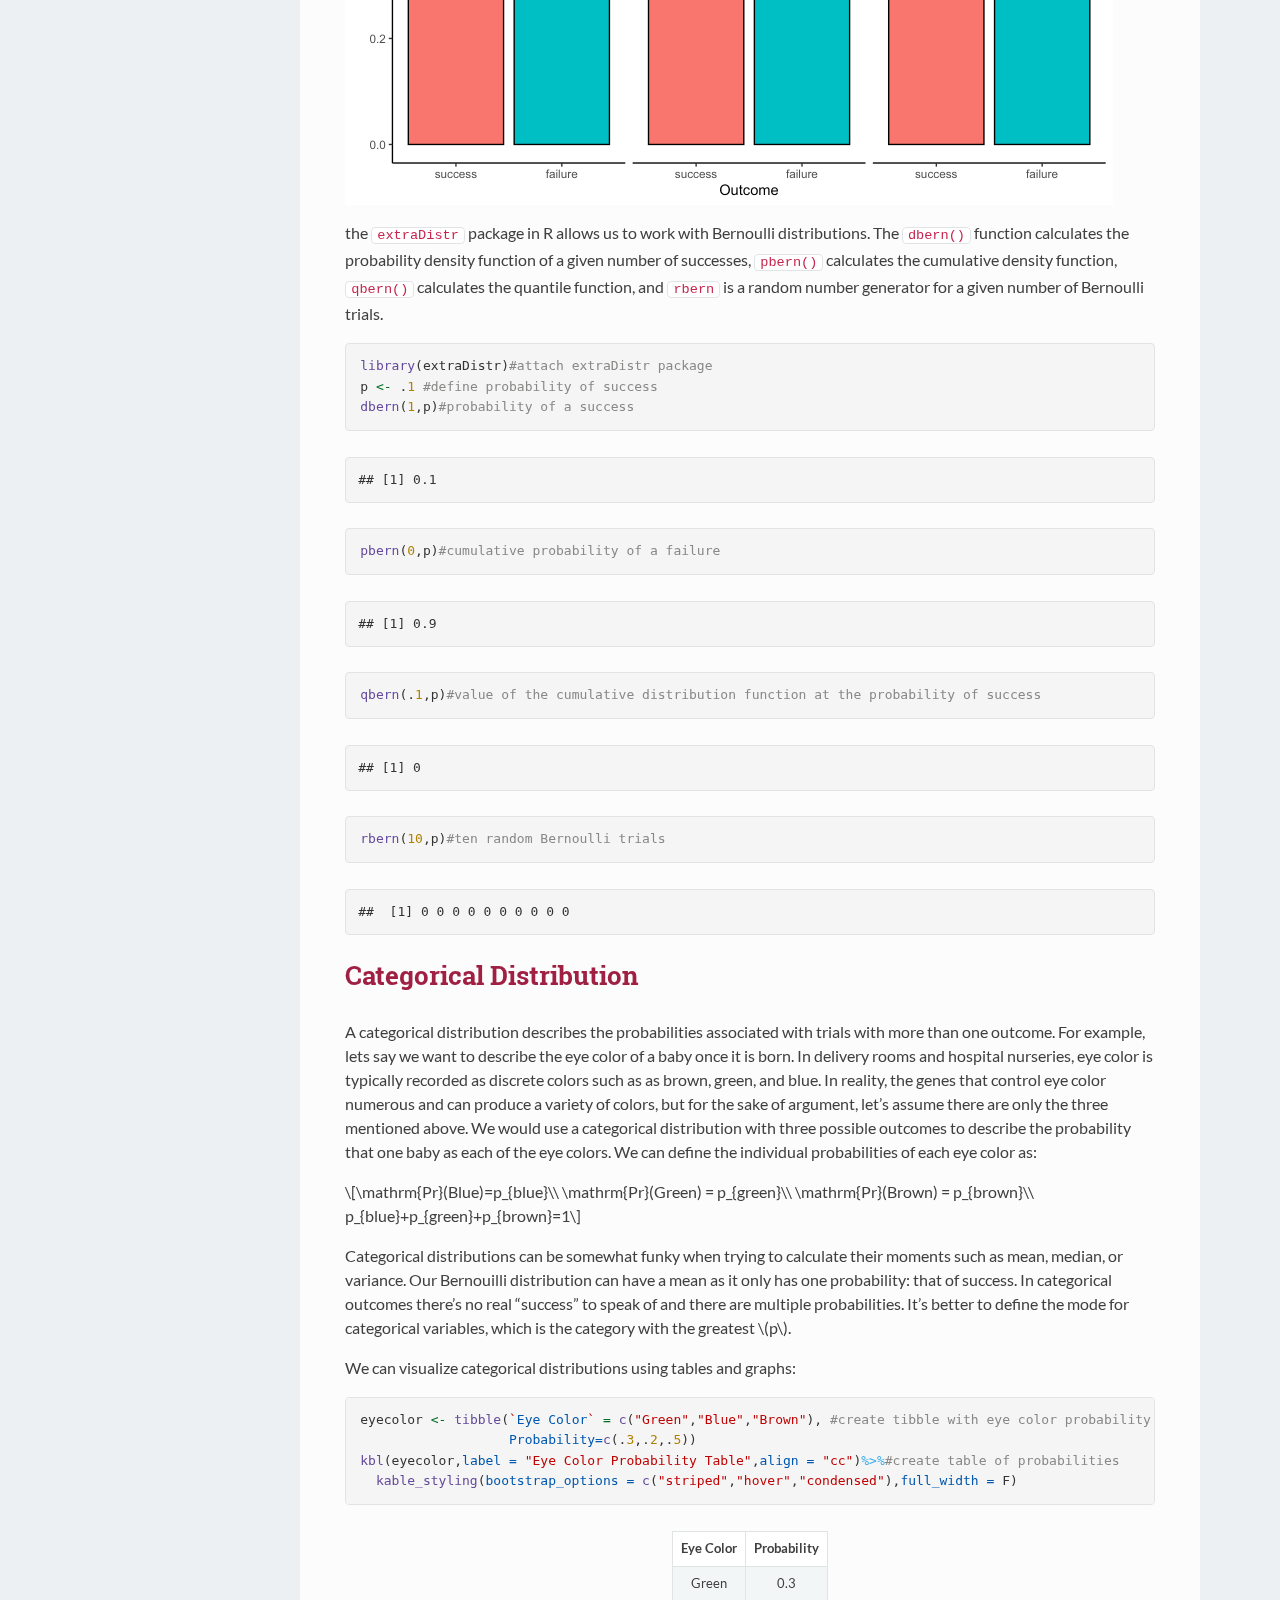
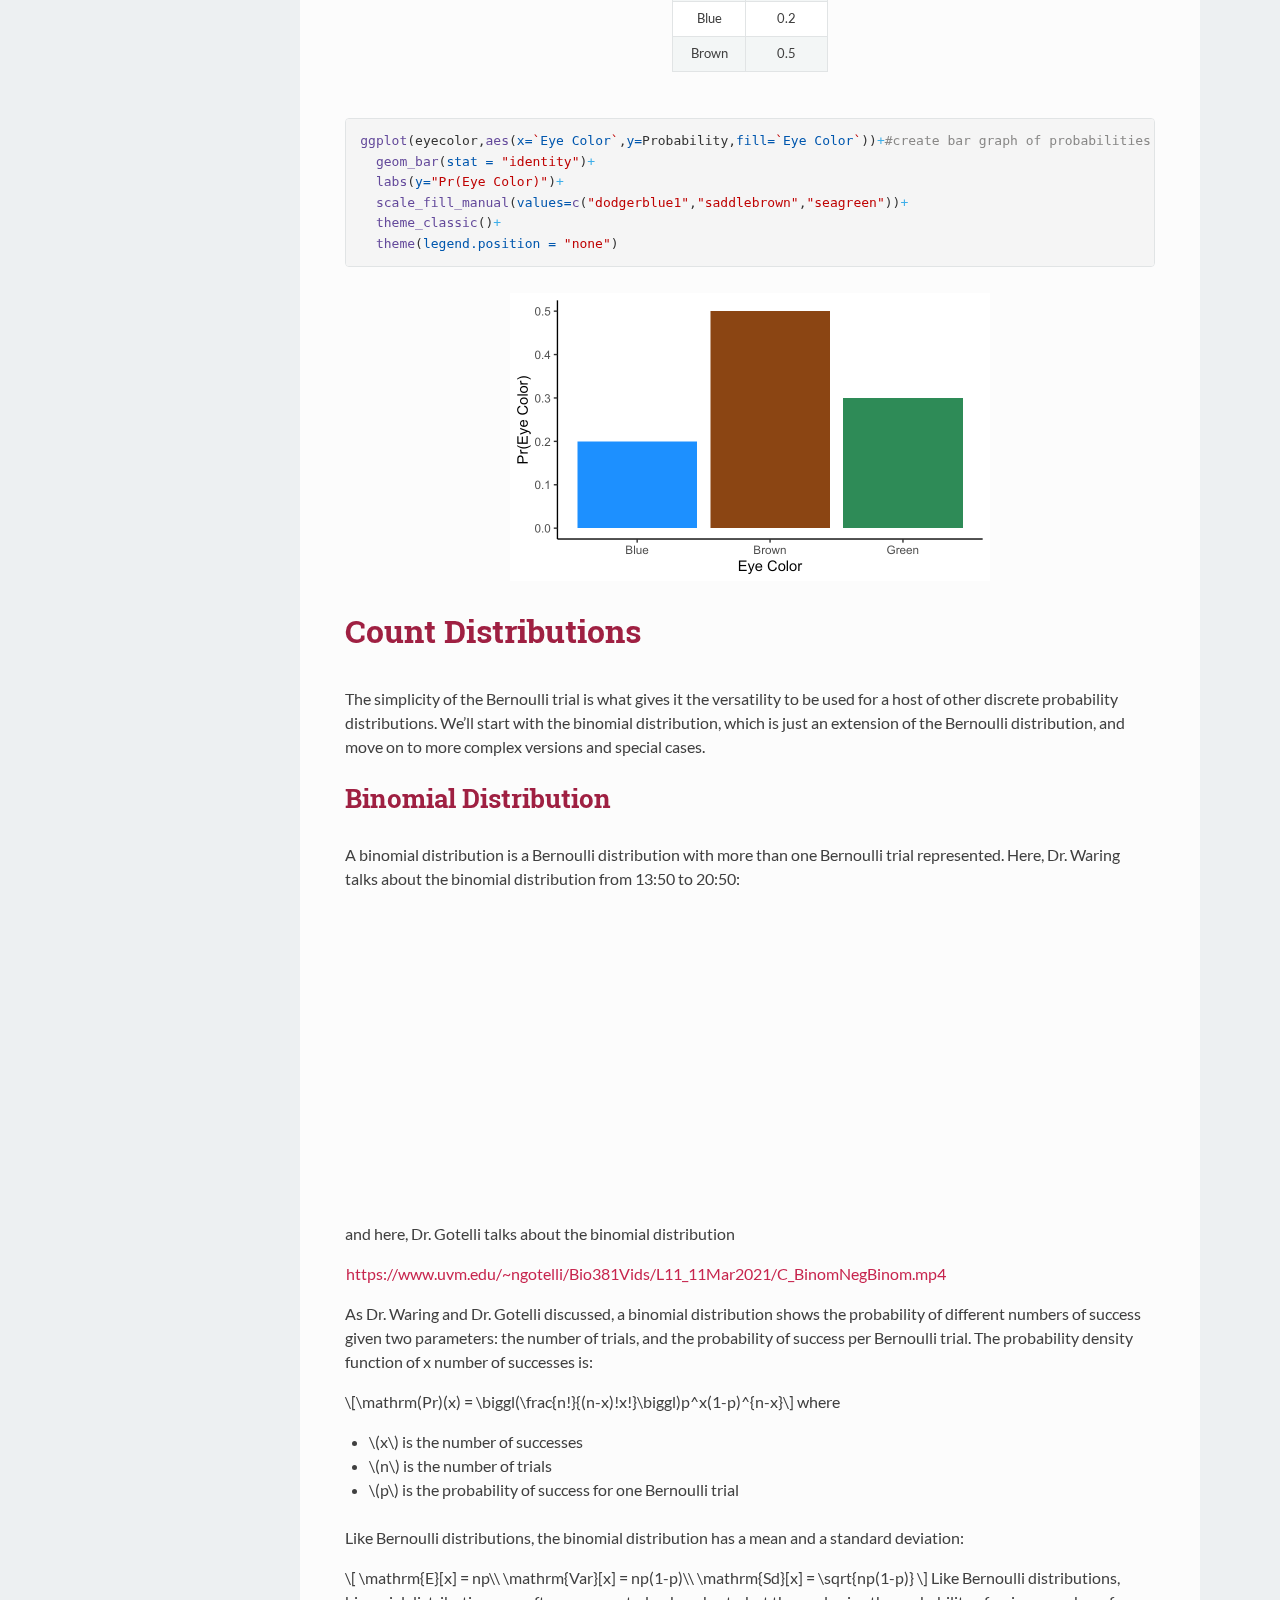
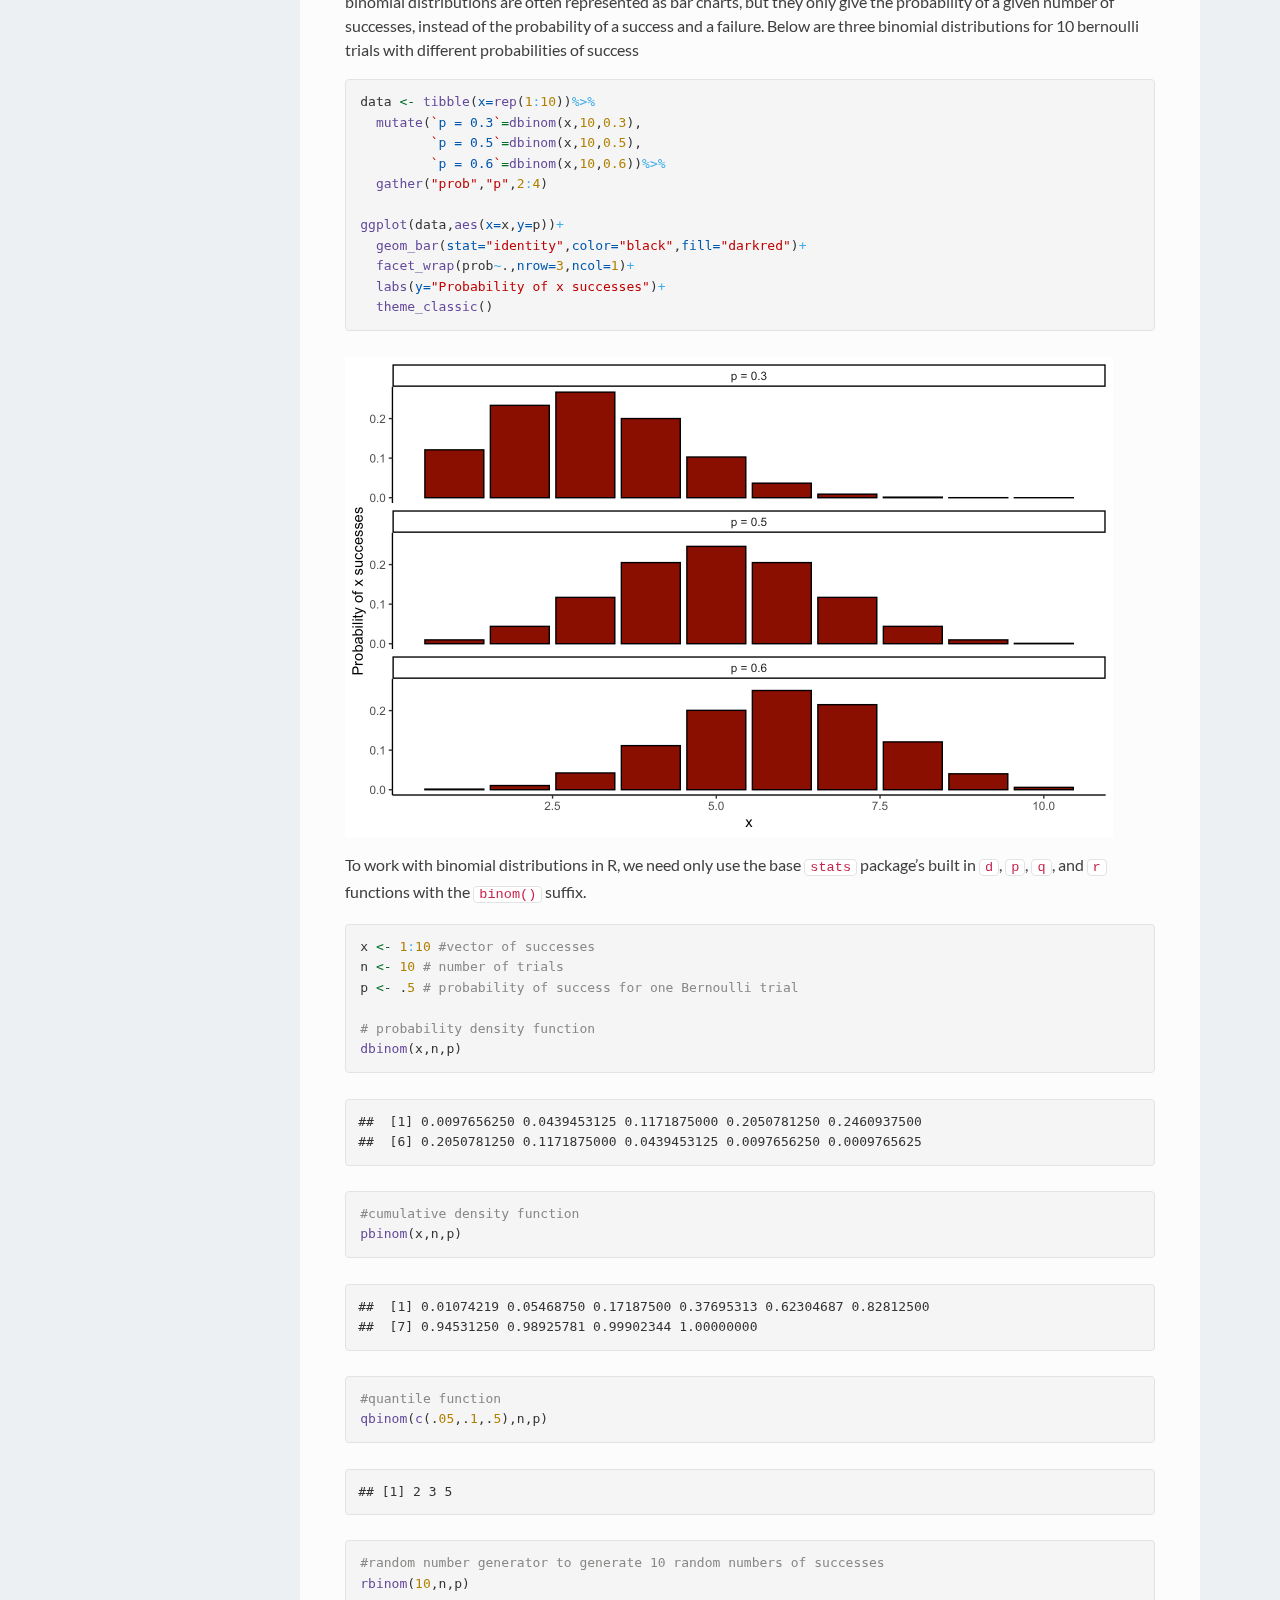
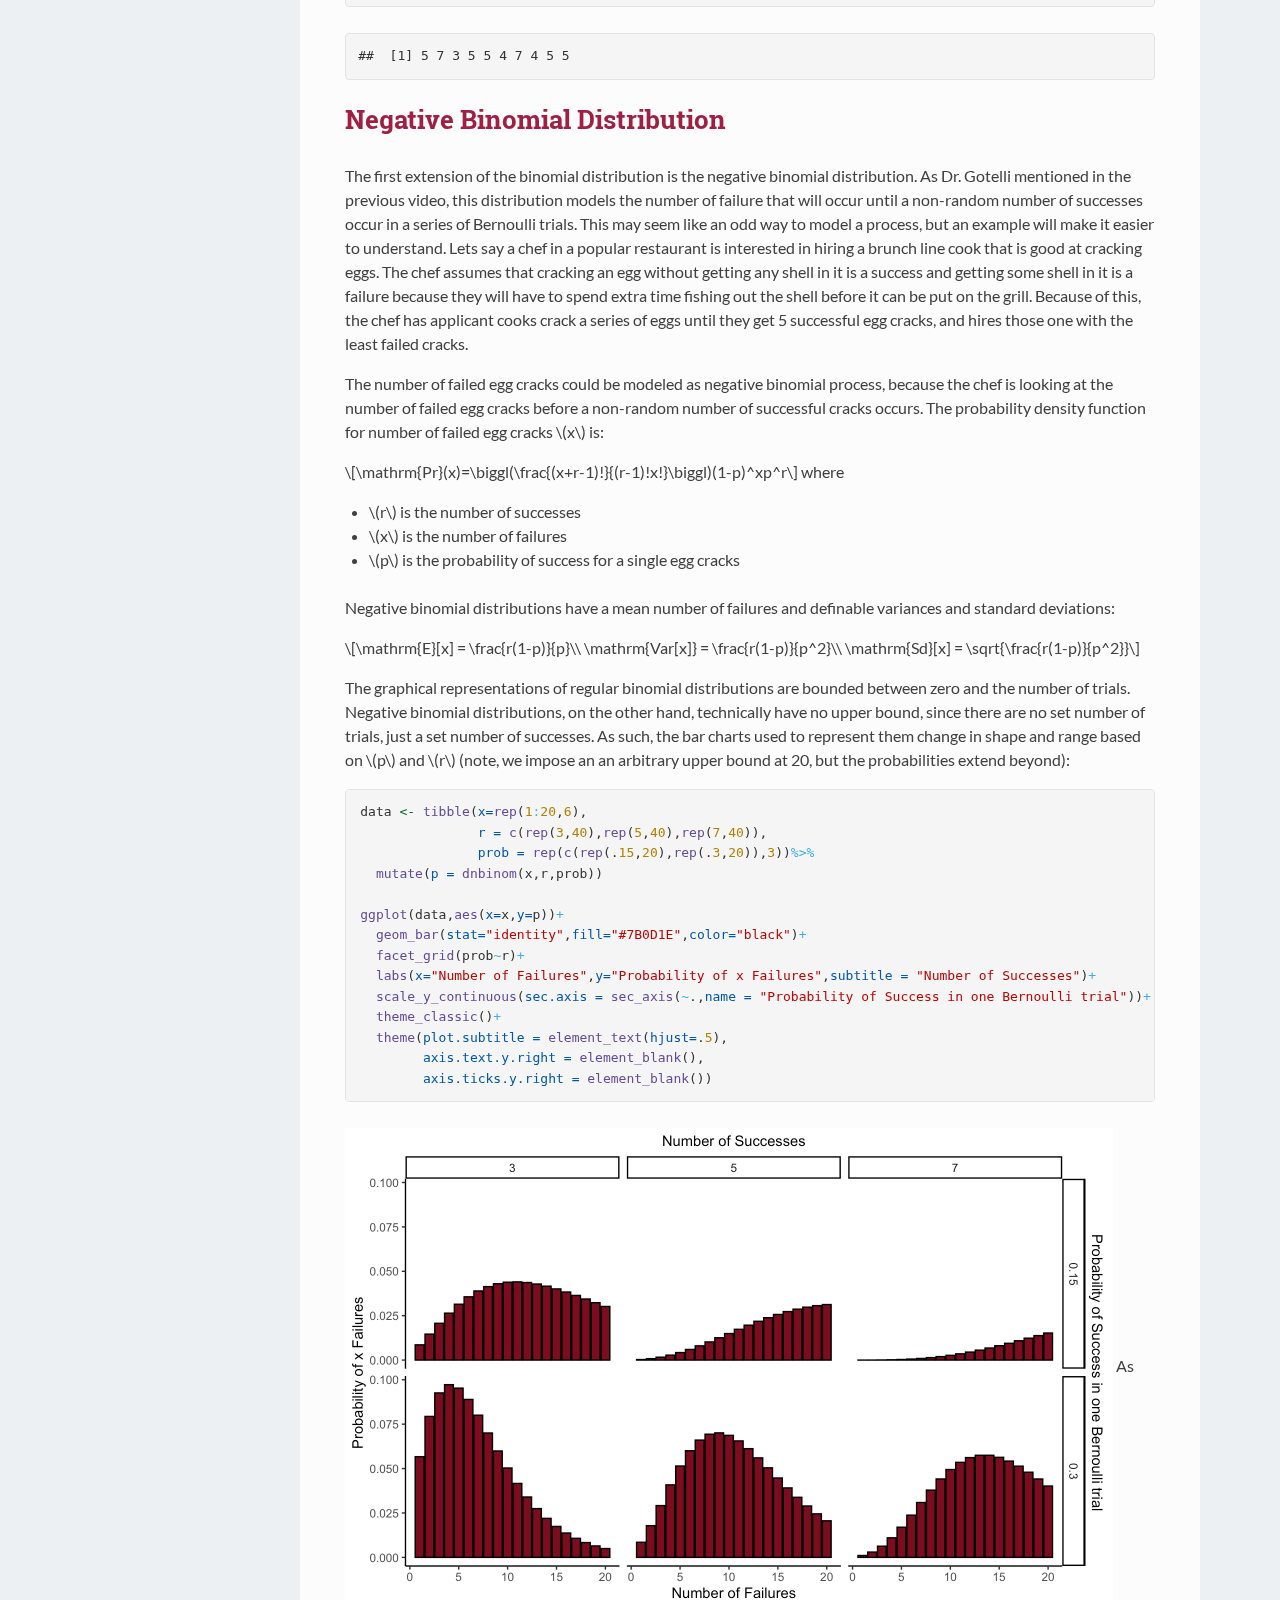
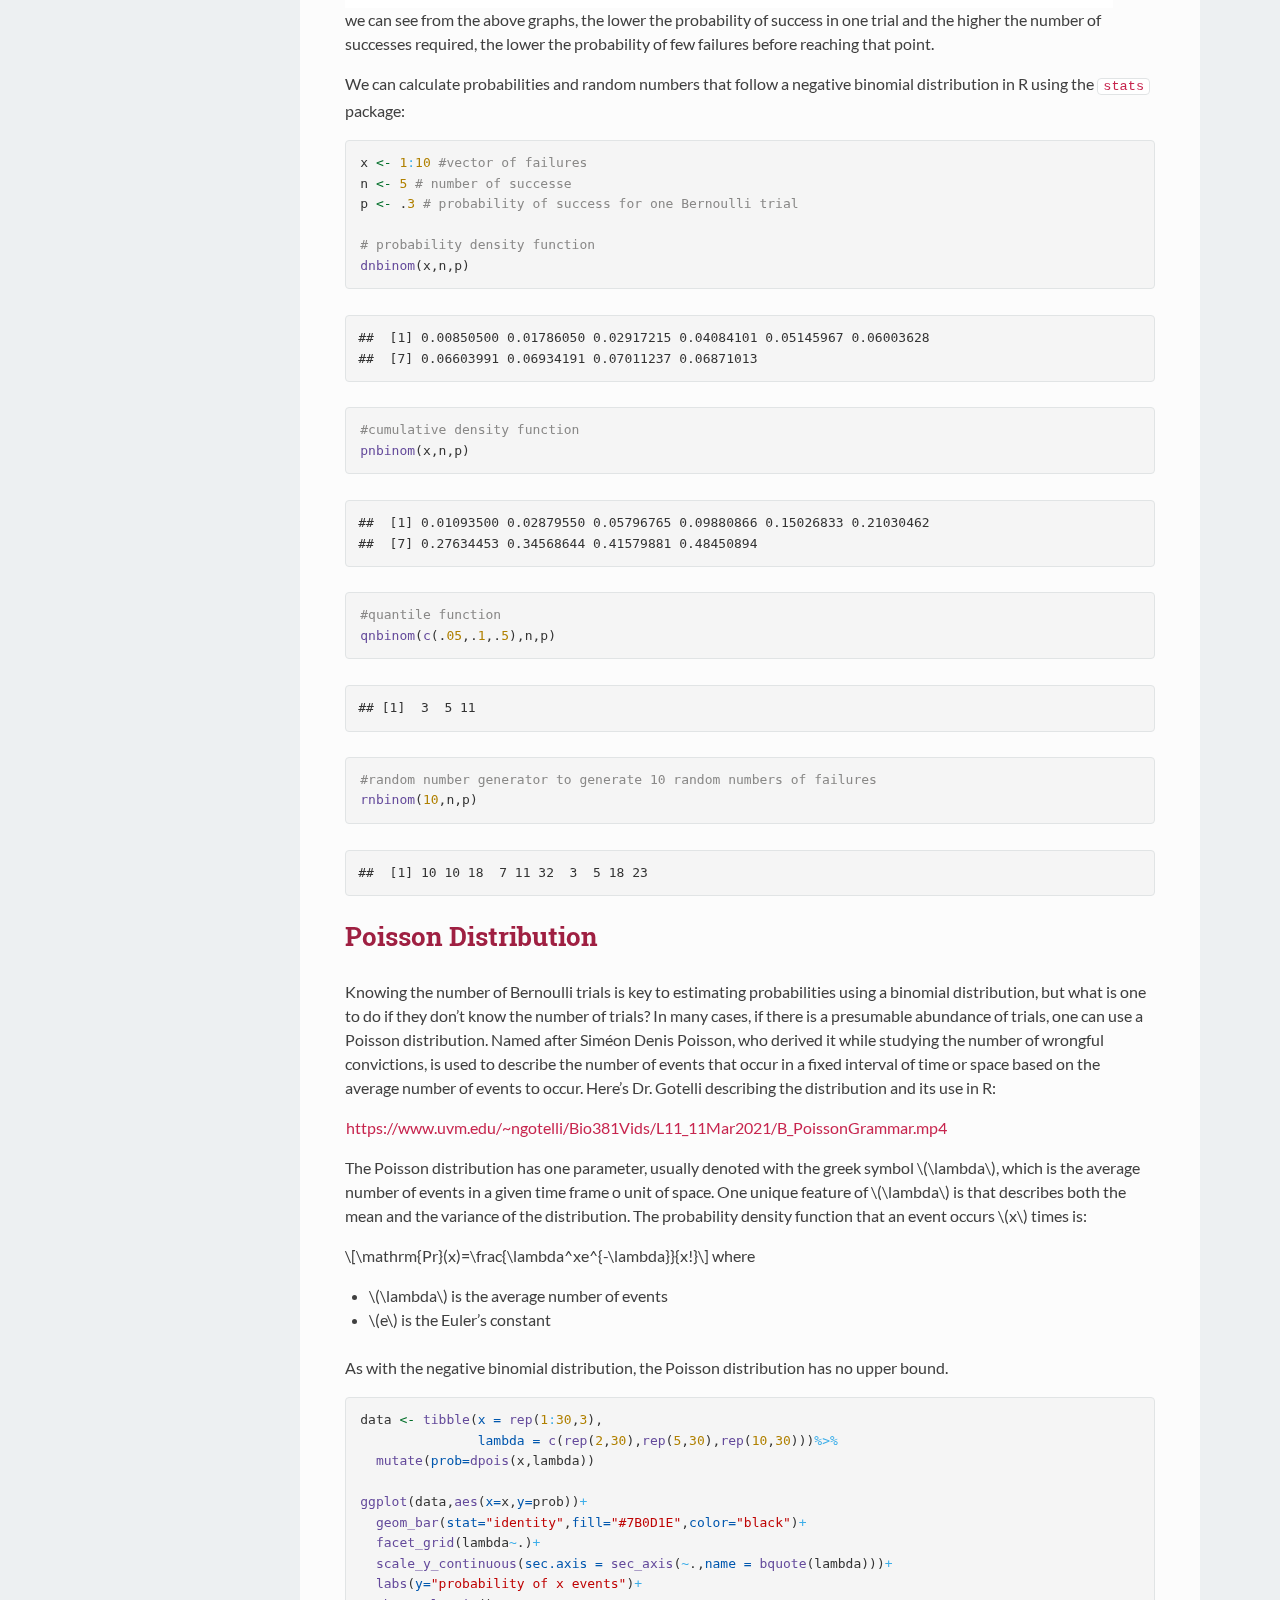
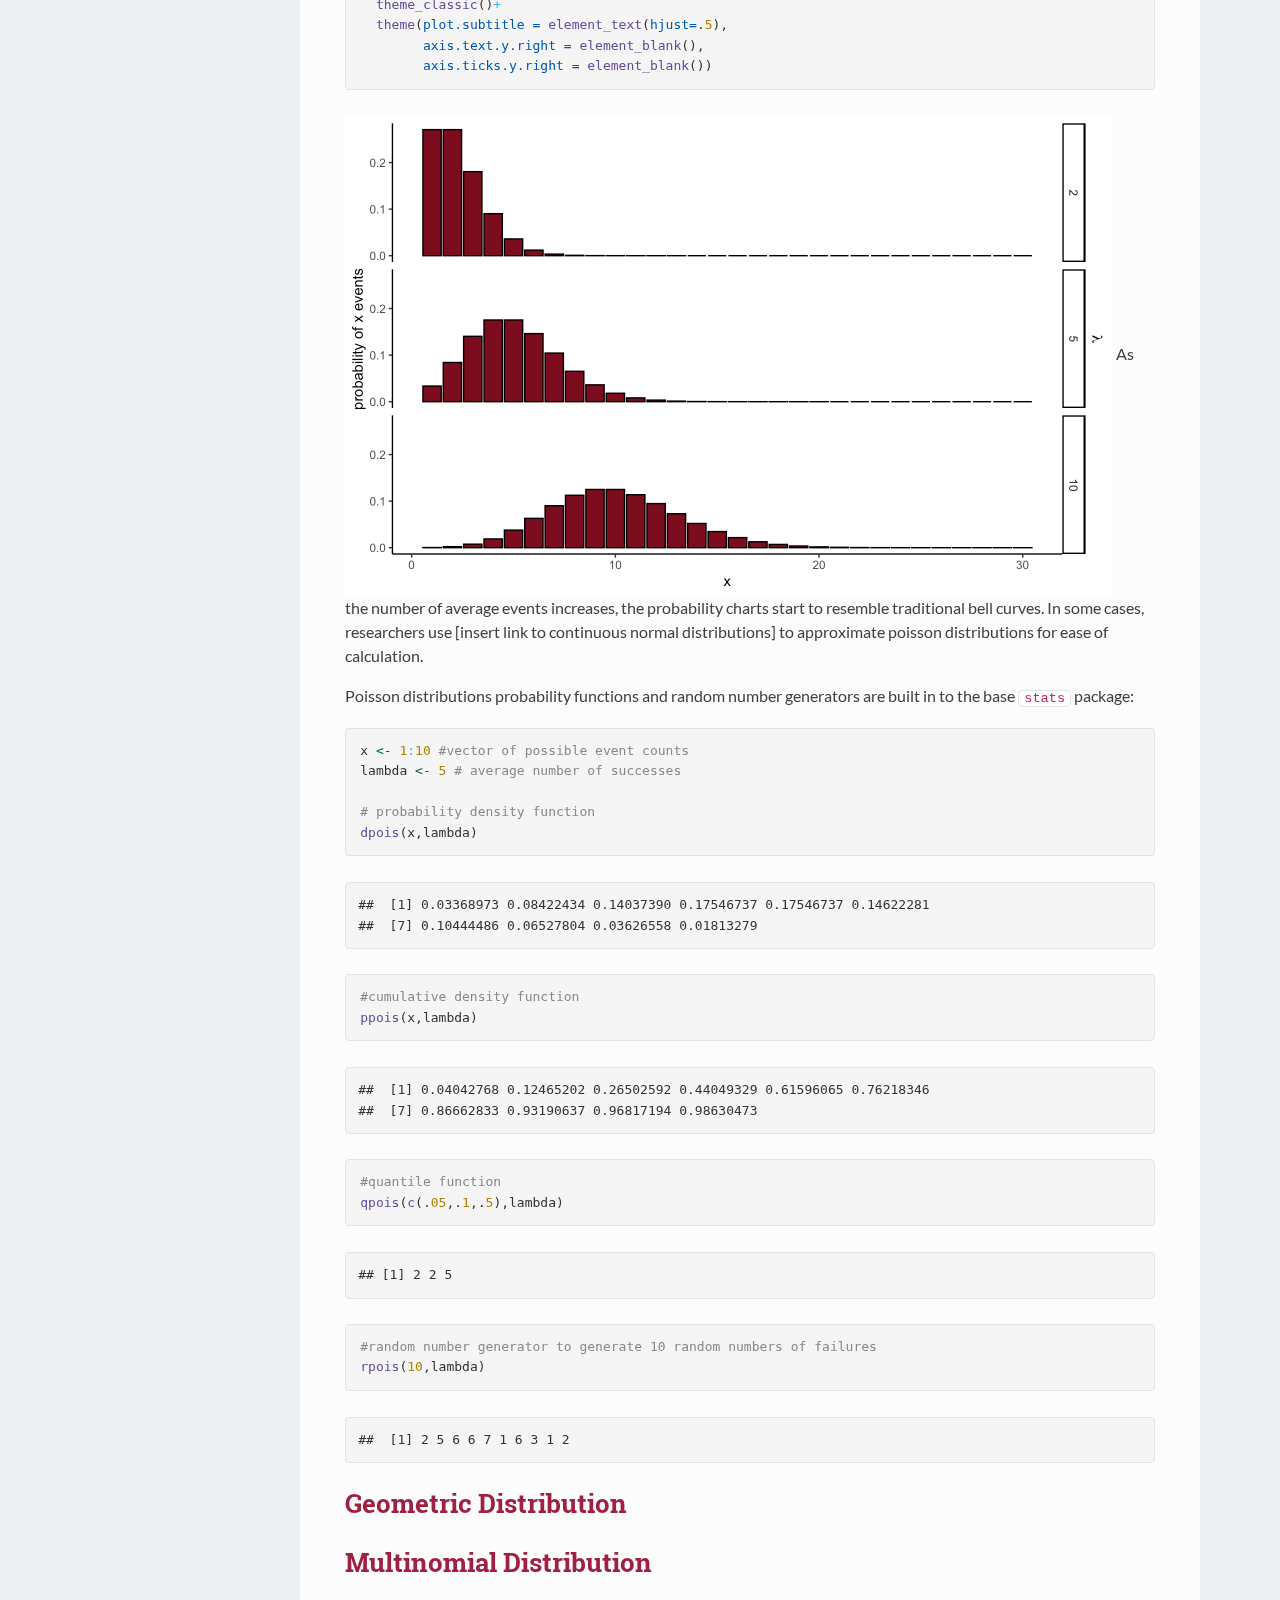
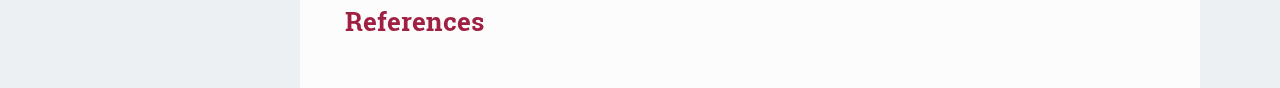
==== commit cbcaba1e: "add to stats and test lecture notes" ====
--- a/Analysis/Stats_discrete.html
+++ b/Analysis/Stats_discrete.html
@@ -1508,7 +1508,7 @@
     <h2><a href="#content">Discrete Probability Distributions</a></h2>
     <div id="toc">
       <ul>
-      <li><a href="#theory-of-the-descrete" id="toc-theory-of-the-descrete">Theory of the Descrete</a></li>
+      <li><a href="#theory-of-the-discrete" id="toc-theory-of-the-discrete">Theory of the Discrete</a></li>
       <li><a href="#the-bernoulli-distribution" id="toc-the-bernoulli-distribution">The Bernoulli Distribution</a>
       <ul>
       <li><a href="#categorical-distribution" id="toc-categorical-distribution">Categorical
@@ -1543,8 +1543,8 @@
 .row {display: flex;}
 .column {flex: 50%;}
 </style>
-<div id="theory-of-the-descrete" class="section level1">
-<h1>Theory of the Descrete</h1>
+<div id="theory-of-the-discrete" class="section level1">
+<h1>Theory of the Discrete</h1>
 <p>Discrete probability distributions are used to describe phenomena
 that can only take on distinct values. A classic example is the coin
 toss, where flipping a coin can only result in the coin landing on its
@@ -1563,30 +1563,31 @@
 Mathematician Jacob Bernoulli formulated the simplest discrete
 measurement as an event with two possible outcomes: success or failure.
 We currently name these events “Bernoulli Trials,” and they are
-something of a base for all discrete probability distributions.
-Bernoulli trials pervade our world: a coin toss results in a heads
-(success) or a tails (failure),</p>
-<p>We call the mathematical and graphical representation of the
-probability of success in a single Bernoulli trial the “Bernoulli
-Distribution”, and it is defined mathmatically as:</p>
+foundational to all discrete probability distributions. Bernoulli trials
+pervade our world: a coin toss results in a heads (success) or a tails
+(failure), a bus comes on time or it doesn’t, we complete a work task on
+time or we don’t.</p>
+<p>We call the mathematical representation of the probability of success
+in a single Bernoulli trial the “Bernoulli Distribution”, and it is
+defined as:</p>
 <p><span class="math display">\[\mathrm{Pr}(Success) = p =
 1-\mathrm{Pr}(Failure)=1-q \]</span> where <span class="math inline">\(p\)</span> is the probability of success and <span class="math inline">\(q\)</span> is the probability of a failure. If a
 random variable <span class="math inline">\(X\)</span> follows a
 Bernoulli distribution, the mean is equal to <span class="math inline">\(p\)</span> and the variance is equal to <span class="math inline">\(pq\)</span>:</p>
 <p><span class="math display">\[\mathrm{E}[X]=p\\\mathrm{Var}[X]=pq\]</span> The
 Bernoulli distribution is graphically represented as a bar graph:</p>
-<div class="sourceCode" id="cb1"><pre class="sourceCode r"><code class="sourceCode r"><span id="cb1-1"><a href="#cb1-1" aria-hidden="true" tabindex="-1"></a>data<span class="ot">&lt;-</span><span class="fu">tibble</span>(<span class="at">case =</span> <span class="fu">paste</span>(<span class="st">&quot;Case&quot;</span>,<span class="fu">c</span>(<span class="dv">1</span>,<span class="dv">1</span>,<span class="dv">2</span>,<span class="dv">2</span>,<span class="dv">3</span>,<span class="dv">3</span>)),</span>
-<span id="cb1-2"><a href="#cb1-2" aria-hidden="true" tabindex="-1"></a>             <span class="at">success =</span> <span class="fu">rep</span>(<span class="fu">c</span>(<span class="st">&quot;success&quot;</span>,<span class="st">&quot;failure&quot;</span>),<span class="dv">3</span>),</span>
-<span id="cb1-3"><a href="#cb1-3" aria-hidden="true" tabindex="-1"></a>             <span class="at">p=</span><span class="fu">c</span>(.<span class="dv">5</span>,.<span class="dv">5</span>,.<span class="dv">3</span>,.<span class="dv">7</span>,.<span class="dv">6</span>,.<span class="dv">4</span>))<span class="co">#create tibble of data</span></span>
-<span id="cb1-4"><a href="#cb1-4" aria-hidden="true" tabindex="-1"></a>data<span class="sc">$</span>success <span class="ot">&lt;-</span> <span class="fu">factor</span>(data<span class="sc">$</span>success,<span class="at">levels =</span> <span class="fu">c</span>(<span class="st">&quot;success&quot;</span>,<span class="st">&quot;failure&quot;</span>))<span class="co">#define successes as a factor</span></span>
-<span id="cb1-5"><a href="#cb1-5" aria-hidden="true" tabindex="-1"></a></span>
-<span id="cb1-6"><a href="#cb1-6" aria-hidden="true" tabindex="-1"></a><span class="fu">ggplot</span>(data,<span class="fu">aes</span>(<span class="at">x=</span>success,<span class="at">y=</span>p,<span class="at">fill=</span>success))<span class="sc">+</span><span class="co">#create a bar graph of probabilities</span></span>
-<span id="cb1-7"><a href="#cb1-7" aria-hidden="true" tabindex="-1"></a>  <span class="fu">geom_bar</span>(<span class="at">stat =</span> <span class="st">&quot;identity&quot;</span>,<span class="at">color=</span><span class="st">&quot;black&quot;</span>)<span class="sc">+</span></span>
-<span id="cb1-8"><a href="#cb1-8" aria-hidden="true" tabindex="-1"></a>  <span class="fu">facet_grid</span>(.<span class="sc">~</span>case)<span class="sc">+</span></span>
-<span id="cb1-9"><a href="#cb1-9" aria-hidden="true" tabindex="-1"></a>  <span class="fu">labs</span>(<span class="at">x=</span><span class="st">&quot;Outcome&quot;</span>,<span class="at">y=</span><span class="st">&quot;Pr(Outcome)&quot;</span>)<span class="sc">+</span></span>
-<span id="cb1-10"><a href="#cb1-10" aria-hidden="true" tabindex="-1"></a>  <span class="fu">theme_classic</span>()<span class="sc">+</span></span>
-<span id="cb1-11"><a href="#cb1-11" aria-hidden="true" tabindex="-1"></a>  <span class="fu">theme</span>(<span class="at">legend.position =</span> <span class="st">&quot;none&quot;</span>)</span></code></pre></div>
-<p><img src="[data-uri]" width="768" /></p>
+<div class="sourceCode" id="cb1"><pre class="sourceCode r"><code class="sourceCode r"><span id="cb1-1"><a href="#cb1-1" tabindex="-1"></a>data<span class="ot">&lt;-</span><span class="fu">tibble</span>(<span class="at">case =</span> <span class="fu">paste</span>(<span class="st">&quot;Case&quot;</span>,<span class="fu">c</span>(<span class="dv">1</span>,<span class="dv">1</span>,<span class="dv">2</span>,<span class="dv">2</span>,<span class="dv">3</span>,<span class="dv">3</span>)),</span>
+<span id="cb1-2"><a href="#cb1-2" tabindex="-1"></a>             <span class="at">success =</span> <span class="fu">rep</span>(<span class="fu">c</span>(<span class="st">&quot;success&quot;</span>,<span class="st">&quot;failure&quot;</span>),<span class="dv">3</span>),</span>
+<span id="cb1-3"><a href="#cb1-3" tabindex="-1"></a>             <span class="at">p=</span><span class="fu">c</span>(.<span class="dv">5</span>,.<span class="dv">5</span>,.<span class="dv">3</span>,.<span class="dv">7</span>,.<span class="dv">6</span>,.<span class="dv">4</span>))<span class="co">#create tibble of data</span></span>
+<span id="cb1-4"><a href="#cb1-4" tabindex="-1"></a>data<span class="sc">$</span>success <span class="ot">&lt;-</span> <span class="fu">factor</span>(data<span class="sc">$</span>success,<span class="at">levels =</span> <span class="fu">c</span>(<span class="st">&quot;success&quot;</span>,<span class="st">&quot;failure&quot;</span>))<span class="co">#define successes as a factor</span></span>
+<span id="cb1-5"><a href="#cb1-5" tabindex="-1"></a></span>
+<span id="cb1-6"><a href="#cb1-6" tabindex="-1"></a><span class="fu">ggplot</span>(data,<span class="fu">aes</span>(<span class="at">x=</span>success,<span class="at">y=</span>p,<span class="at">fill=</span>success))<span class="sc">+</span><span class="co">#create a bar graph of probabilities</span></span>
+<span id="cb1-7"><a href="#cb1-7" tabindex="-1"></a>  <span class="fu">geom_bar</span>(<span class="at">stat =</span> <span class="st">&quot;identity&quot;</span>,<span class="at">color=</span><span class="st">&quot;black&quot;</span>)<span class="sc">+</span></span>
+<span id="cb1-8"><a href="#cb1-8" tabindex="-1"></a>  <span class="fu">facet_grid</span>(.<span class="sc">~</span>case)<span class="sc">+</span></span>
+<span id="cb1-9"><a href="#cb1-9" tabindex="-1"></a>  <span class="fu">labs</span>(<span class="at">x=</span><span class="st">&quot;Outcome&quot;</span>,<span class="at">y=</span><span class="st">&quot;Pr(Outcome)&quot;</span>)<span class="sc">+</span></span>
+<span id="cb1-10"><a href="#cb1-10" tabindex="-1"></a>  <span class="fu">theme_classic</span>()<span class="sc">+</span></span>
+<span id="cb1-11"><a href="#cb1-11" tabindex="-1"></a>  <span class="fu">theme</span>(<span class="at">legend.position =</span> <span class="st">&quot;none&quot;</span>)</span></code></pre></div>
+<p><img src="[data-uri]" width="768" /></p>
 <p>the <code>extraDistr</code> package in R allows us to work with
 Bernoulli distributions. The <code>dbern()</code> function calculates
 the probability density function of a given number of successes,
@@ -1594,16 +1595,16 @@
 <code>qbern()</code> calculates the quantile function, and
 <code>rbern</code> is a random number generator for a given number of
 Bernoulli trials.</p>
-<div class="sourceCode" id="cb2"><pre class="sourceCode r"><code class="sourceCode r"><span id="cb2-1"><a href="#cb2-1" aria-hidden="true" tabindex="-1"></a><span class="fu">library</span>(extraDistr)<span class="co">#attach extraDistr package</span></span>
-<span id="cb2-2"><a href="#cb2-2" aria-hidden="true" tabindex="-1"></a>p <span class="ot">&lt;-</span> .<span class="dv">1</span> <span class="co">#define probability of success</span></span>
-<span id="cb2-3"><a href="#cb2-3" aria-hidden="true" tabindex="-1"></a><span class="fu">dbern</span>(<span class="dv">1</span>,p)<span class="co">#probability of a success</span></span></code></pre></div>
+<div class="sourceCode" id="cb2"><pre class="sourceCode r"><code class="sourceCode r"><span id="cb2-1"><a href="#cb2-1" tabindex="-1"></a><span class="fu">library</span>(extraDistr)<span class="co">#attach extraDistr package</span></span>
+<span id="cb2-2"><a href="#cb2-2" tabindex="-1"></a>p <span class="ot">&lt;-</span> .<span class="dv">1</span> <span class="co">#define probability of success</span></span>
+<span id="cb2-3"><a href="#cb2-3" tabindex="-1"></a><span class="fu">dbern</span>(<span class="dv">1</span>,p)<span class="co">#probability of a success</span></span></code></pre></div>
 <pre><code>## [1] 0.1</code></pre>
-<div class="sourceCode" id="cb4"><pre class="sourceCode r"><code class="sourceCode r"><span id="cb4-1"><a href="#cb4-1" aria-hidden="true" tabindex="-1"></a><span class="fu">pbern</span>(<span class="dv">0</span>,p)<span class="co">#cumulative probability of a failure</span></span></code></pre></div>
+<div class="sourceCode" id="cb4"><pre class="sourceCode r"><code class="sourceCode r"><span id="cb4-1"><a href="#cb4-1" tabindex="-1"></a><span class="fu">pbern</span>(<span class="dv">0</span>,p)<span class="co">#cumulative probability of a failure</span></span></code></pre></div>
 <pre><code>## [1] 0.9</code></pre>
-<div class="sourceCode" id="cb6"><pre class="sourceCode r"><code class="sourceCode r"><span id="cb6-1"><a href="#cb6-1" aria-hidden="true" tabindex="-1"></a><span class="fu">qbern</span>(.<span class="dv">1</span>,p)<span class="co">#value of the cumulative distribution function at the probability of success</span></span></code></pre></div>
+<div class="sourceCode" id="cb6"><pre class="sourceCode r"><code class="sourceCode r"><span id="cb6-1"><a href="#cb6-1" tabindex="-1"></a><span class="fu">qbern</span>(.<span class="dv">1</span>,p)<span class="co">#value of the cumulative distribution function at the probability of success</span></span></code></pre></div>
 <pre><code>## [1] 0</code></pre>
-<div class="sourceCode" id="cb8"><pre class="sourceCode r"><code class="sourceCode r"><span id="cb8-1"><a href="#cb8-1" aria-hidden="true" tabindex="-1"></a><span class="fu">rbern</span>(<span class="dv">10</span>,p)<span class="co">#ten random Bernoulli trials</span></span></code></pre></div>
-<pre><code>##  [1] 1 0 0 1 0 0 0 0 0 0</code></pre>
+<div class="sourceCode" id="cb8"><pre class="sourceCode r"><code class="sourceCode r"><span id="cb8-1"><a href="#cb8-1" tabindex="-1"></a><span class="fu">rbern</span>(<span class="dv">10</span>,p)<span class="co">#ten random Bernoulli trials</span></span></code></pre></div>
+<pre><code>##  [1] 0 0 0 0 0 0 0 0 0 0</code></pre>
 <div id="categorical-distribution" class="section level2">
 <h2>Categorical Distribution</h2>
 <p>A categorical distribution describes the probabilities associated
@@ -1611,27 +1612,28 @@
 describe the eye color of a baby once it is born. In delivery rooms and
 hospital nurseries, eye color is typically recorded as discrete colors
 such as as brown, green, and blue. In reality, the genes that control
-eye color numerous and can produce a variety of colors <span class="citation">(White and Rabago-Smith 2011)</span>, but for the sake
-of argument, let’s assume there are only the three mentioned above.</p>
-<p>We would use a categorical distribution with three possible outcomes
-to describe the probability that one baby as each of the eye colors. We
-can define the individual probabilities of each eye color as:</p>
+eye color numerous and can produce a variety of colors, but for the sake
+of argument, let’s assume there are only the three mentioned above. We
+would use a categorical distribution with three possible outcomes to
+describe the probability that one baby as each of the eye colors. We can
+define the individual probabilities of each eye color as:</p>
 <p><span class="math display">\[\mathrm{Pr}(Blue)=p_{blue}\\
 \mathrm{Pr}(Green) = p_{green}\\
 \mathrm{Pr}(Brown) = p_{brown}\\
 p_{blue}+p_{green}+p_{brown}=1\]</span></p>
 <p>Categorical distributions can be somewhat funky when trying to
 calculate their moments such as mean, median, or variance. Our
-Bernouilli distribution can have an average as it only has defined
-probability of success, but there’s no real “success” here to speak of.
-It’s better to define the mode for categorical variables, which is
-simply the category with the greatest <span class="math inline">\(p\)</span>.</p>
+Bernouilli distribution can have a mean as it only has one probability:
+that of success. In categorical outcomes there’s no real “success” to
+speak of and there are multiple probabilities. It’s better to define the
+mode for categorical variables, which is the category with the greatest
+<span class="math inline">\(p\)</span>.</p>
 <p>We can visualize categorical distributions using tables and
 graphs:</p>
-<div class="sourceCode" id="cb10"><pre class="sourceCode r"><code class="sourceCode r"><span id="cb10-1"><a href="#cb10-1" aria-hidden="true" tabindex="-1"></a>eyecolor <span class="ot">&lt;-</span> <span class="fu">tibble</span>(<span class="st">`</span><span class="at">Eye Color</span><span class="st">`</span> <span class="ot">=</span> <span class="fu">c</span>(<span class="st">&quot;Green&quot;</span>,<span class="st">&quot;Blue&quot;</span>,<span class="st">&quot;Brown&quot;</span>), <span class="co">#create tibble with eye color probability information</span></span>
-<span id="cb10-2"><a href="#cb10-2" aria-hidden="true" tabindex="-1"></a>                   <span class="at">Probability=</span><span class="fu">c</span>(.<span class="dv">3</span>,.<span class="dv">2</span>,.<span class="dv">5</span>))</span>
-<span id="cb10-3"><a href="#cb10-3" aria-hidden="true" tabindex="-1"></a><span class="fu">kbl</span>(eyecolor,<span class="at">label =</span> <span class="st">&quot;Eye Color Probability Table&quot;</span>,<span class="at">align =</span> <span class="st">&quot;cc&quot;</span>)<span class="sc">%&gt;%</span><span class="co">#create table of probabilities</span></span>
-<span id="cb10-4"><a href="#cb10-4" aria-hidden="true" tabindex="-1"></a>  <span class="fu">kable_styling</span>(<span class="at">bootstrap_options =</span> <span class="fu">c</span>(<span class="st">&quot;striped&quot;</span>,<span class="st">&quot;hover&quot;</span>,<span class="st">&quot;condensed&quot;</span>),<span class="at">full_width =</span> F)</span></code></pre></div>
+<div class="sourceCode" id="cb10"><pre class="sourceCode r"><code class="sourceCode r"><span id="cb10-1"><a href="#cb10-1" tabindex="-1"></a>eyecolor <span class="ot">&lt;-</span> <span class="fu">tibble</span>(<span class="st">`</span><span class="at">Eye Color</span><span class="st">`</span> <span class="ot">=</span> <span class="fu">c</span>(<span class="st">&quot;Green&quot;</span>,<span class="st">&quot;Blue&quot;</span>,<span class="st">&quot;Brown&quot;</span>), <span class="co">#create tibble with eye color probability information</span></span>
+<span id="cb10-2"><a href="#cb10-2" tabindex="-1"></a>                   <span class="at">Probability=</span><span class="fu">c</span>(.<span class="dv">3</span>,.<span class="dv">2</span>,.<span class="dv">5</span>))</span>
+<span id="cb10-3"><a href="#cb10-3" tabindex="-1"></a><span class="fu">kbl</span>(eyecolor,<span class="at">label =</span> <span class="st">&quot;Eye Color Probability Table&quot;</span>,<span class="at">align =</span> <span class="st">&quot;cc&quot;</span>)<span class="sc">%&gt;%</span><span class="co">#create table of probabilities</span></span>
+<span id="cb10-4"><a href="#cb10-4" tabindex="-1"></a>  <span class="fu">kable_styling</span>(<span class="at">bootstrap_options =</span> <span class="fu">c</span>(<span class="st">&quot;striped&quot;</span>,<span class="st">&quot;hover&quot;</span>,<span class="st">&quot;condensed&quot;</span>),<span class="at">full_width =</span> F)</span></code></pre></div>
 <table class="table table-striped table-hover table-condensed" style="width: auto !important; margin-left: auto; margin-right: auto;">
 <thead>
 <tr>
@@ -1670,13 +1672,13 @@
 </tr>
 </tbody>
 </table>
-<div class="sourceCode" id="cb11"><pre class="sourceCode r"><code class="sourceCode r"><span id="cb11-1"><a href="#cb11-1" aria-hidden="true" tabindex="-1"></a><span class="fu">ggplot</span>(eyecolor,<span class="fu">aes</span>(<span class="at">x=</span><span class="st">`</span><span class="at">Eye Color</span><span class="st">`</span>,<span class="at">y=</span>Probability,<span class="at">fill=</span><span class="st">`</span><span class="at">Eye Color</span><span class="st">`</span>))<span class="sc">+</span><span class="co">#create bar graph of probabilities</span></span>
-<span id="cb11-2"><a href="#cb11-2" aria-hidden="true" tabindex="-1"></a>  <span class="fu">geom_bar</span>(<span class="at">stat =</span> <span class="st">&quot;identity&quot;</span>)<span class="sc">+</span></span>
-<span id="cb11-3"><a href="#cb11-3" aria-hidden="true" tabindex="-1"></a>  <span class="fu">labs</span>(<span class="at">y=</span><span class="st">&quot;Pr(Eye Color)&quot;</span>)<span class="sc">+</span></span>
-<span id="cb11-4"><a href="#cb11-4" aria-hidden="true" tabindex="-1"></a>  <span class="fu">scale_fill_manual</span>(<span class="at">values=</span><span class="fu">c</span>(<span class="st">&quot;dodgerblue1&quot;</span>,<span class="st">&quot;saddlebrown&quot;</span>,<span class="st">&quot;seagreen&quot;</span>))<span class="sc">+</span></span>
-<span id="cb11-5"><a href="#cb11-5" aria-hidden="true" tabindex="-1"></a>  <span class="fu">theme_classic</span>()<span class="sc">+</span></span>
-<span id="cb11-6"><a href="#cb11-6" aria-hidden="true" tabindex="-1"></a>  <span class="fu">theme</span>(<span class="at">legend.position =</span> <span class="st">&quot;none&quot;</span>)</span></code></pre></div>
-<p><img src="[data-uri]" width="480" style="display: block; margin: auto;" /></p>
+<div class="sourceCode" id="cb11"><pre class="sourceCode r"><code class="sourceCode r"><span id="cb11-1"><a href="#cb11-1" tabindex="-1"></a><span class="fu">ggplot</span>(eyecolor,<span class="fu">aes</span>(<span class="at">x=</span><span class="st">`</span><span class="at">Eye Color</span><span class="st">`</span>,<span class="at">y=</span>Probability,<span class="at">fill=</span><span class="st">`</span><span class="at">Eye Color</span><span class="st">`</span>))<span class="sc">+</span><span class="co">#create bar graph of probabilities</span></span>
+<span id="cb11-2"><a href="#cb11-2" tabindex="-1"></a>  <span class="fu">geom_bar</span>(<span class="at">stat =</span> <span class="st">&quot;identity&quot;</span>)<span class="sc">+</span></span>
+<span id="cb11-3"><a href="#cb11-3" tabindex="-1"></a>  <span class="fu">labs</span>(<span class="at">y=</span><span class="st">&quot;Pr(Eye Color)&quot;</span>)<span class="sc">+</span></span>
+<span id="cb11-4"><a href="#cb11-4" tabindex="-1"></a>  <span class="fu">scale_fill_manual</span>(<span class="at">values=</span><span class="fu">c</span>(<span class="st">&quot;dodgerblue1&quot;</span>,<span class="st">&quot;saddlebrown&quot;</span>,<span class="st">&quot;seagreen&quot;</span>))<span class="sc">+</span></span>
+<span id="cb11-5"><a href="#cb11-5" tabindex="-1"></a>  <span class="fu">theme_classic</span>()<span class="sc">+</span></span>
+<span id="cb11-6"><a href="#cb11-6" tabindex="-1"></a>  <span class="fu">theme</span>(<span class="at">legend.position =</span> <span class="st">&quot;none&quot;</span>)</span></code></pre></div>
+<p><img src="[data-uri]